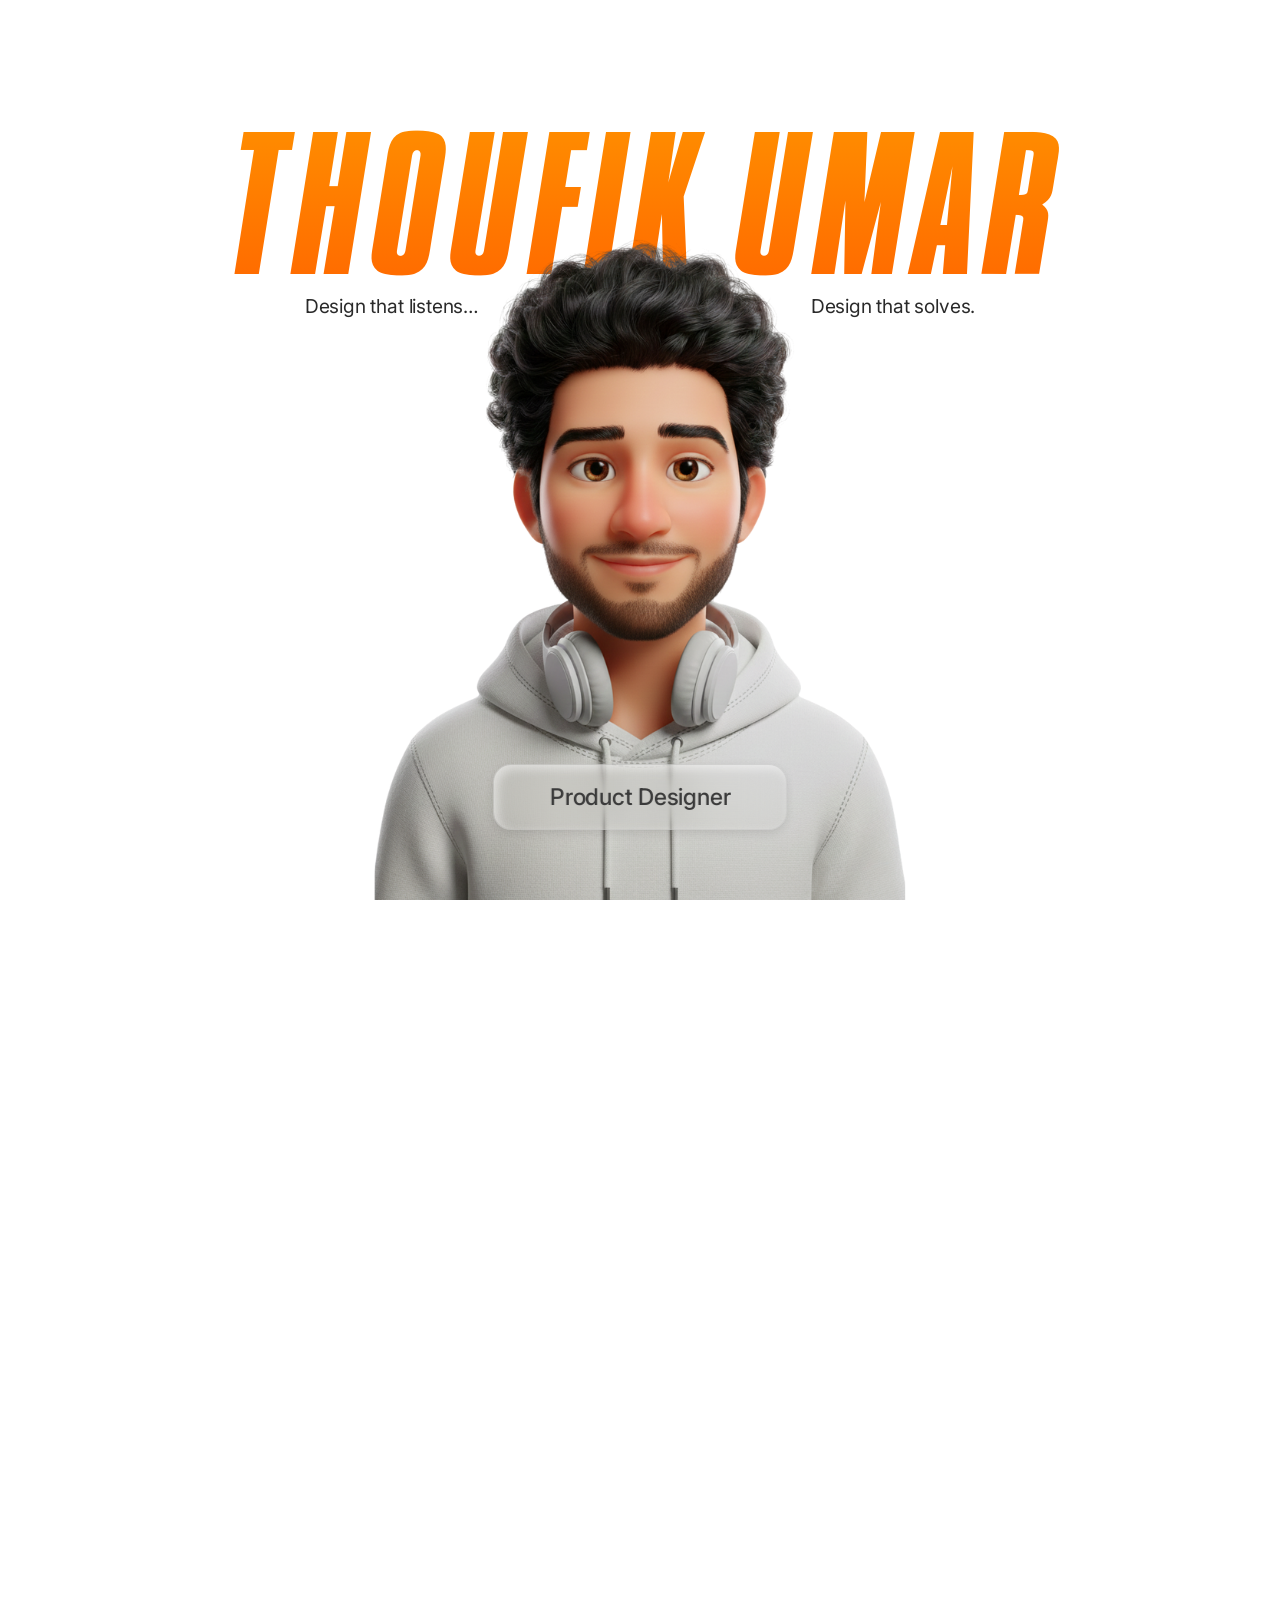
==== index.html @ 966cf832 "first commit" ====
<!DOCTYPE html>
<html lang="en">

<head>
    <meta charset="UTF-8">
    <meta name="viewport" content="width=device-width, initial-scale=1.0">
    <title>Thoufik Umar | Product Designer</title>
    <meta name="description"
        content="Thoufik Umar - Product Designer portfolio showcasing design work and creative projects.">
    <link rel="preconnect" href="https://fonts.googleapis.com">
    <link rel="preconnect" href="https://fonts.gstatic.com" crossorigin>
    <link
        href="https://fonts.googleapis.com/css2?family=Inter:wght@400;500;600&family=Manrope:wght@300;500;600&display=swap"
        rel="stylesheet">
    <link rel="stylesheet" href="styles.css">
</head>

<body>
    <section class="hero">
        <!-- LAYER 1: Base Background Content (z-index: 1) -->
        <div class="hero-background">
            <h1 class="hero-name">THOUFIK UMAR</h1>
            <div class="philosophy-container">
                <span class="philosophy-left">Design that listens…</span>
                <span class="philosophy-right">Design that solves.</span>
            </div>
        </div>

        <!-- LAYER 2: Avatar Content (z-index: 2) -->
        <div class="hero-avatar">
            <img src="assets/design_assets/hero_section_img/dphero.png" alt="Thoufik Umar Avatar">
        </div>

        <!-- LAYER 3: Role Pill (z-index: 3) -->
        <div class="role-pill">
            <span>Product Designer</span>
        </div>
    </section>

    <!-- ABOUT SECTION -->
    <section class="about" id="about">
        <div class="about-cards">
            <!-- Card 1: Who am I? -->
            <div class="about-card" data-card="whoami">
                <div class="card-collapsed">
                    <h2 class="card-heading">Who<br>am<br>I?</h2>
                    <p class="card-subtext">The story<br>behind me</p>
                    <button class="card-expand-btn" aria-label="Expand Who am I">
                        <svg width="24" height="24" viewBox="0 0 24 24" fill="none">
                            <path d="M7 17L17 7M17 7H7M17 7V17" stroke="currentColor" stroke-width="2"
                                stroke-linecap="round" stroke-linejoin="round" />
                        </svg>
                    </button>
                </div>
                <div class="card-expanded">
                    <div class="expanded-content">
                        <h3 class="expanded-heading">Who am I?</h3>
                        <p class="expanded-text">I'm a self-taught product designer who believes great design starts
                            with listening. My journey began with curiosity—tinkering with interfaces, studying user
                            behavior, and finding beauty in functional simplicity.</p>
                        <span class="expanded-hashtag">#QuietCuriosity</span>
                    </div>
                    <div class="expanded-image">
                        <img src="assets/design_assets/about_section_img/who_am_i.png" alt="Who am I illustration">
                    </div>
                    <button class="card-collapse-btn" aria-label="Collapse">
                        <svg width="24" height="24" viewBox="0 0 24 24" fill="none">
                            <path d="M18 6L6 18M6 6L18 18" stroke="currentColor" stroke-width="2"
                                stroke-linecap="round" />
                        </svg>
                    </button>
                </div>
            </div>

            <!-- Card 2: What I do? -->
            <div class="about-card" data-card="whatido">
                <div class="card-collapsed">
                    <h2 class="card-heading">What<br>I<br>do?</h2>
                    <p class="card-subtext">My design focus</p>
                    <button class="card-expand-btn" aria-label="Expand What I do">
                        <svg width="24" height="24" viewBox="0 0 24 24" fill="none">
                            <path d="M7 17L17 7M17 7H7M17 7V17" stroke="currentColor" stroke-width="2"
                                stroke-linecap="round" stroke-linejoin="round" />
                        </svg>
                    </button>
                </div>
                <div class="card-expanded">
                    <div class="expanded-content">
                        <h3 class="expanded-heading">What I do?</h3>
                        <p class="expanded-text">I focus on designing end-to-end user experiences—from research and
                            wireframing to high-fidelity prototypes. My skills span UI/UX design, interaction design,
                            and translating complex problems into purposeful solutions.</p>
                        <span class="expanded-hashtag">#DesignWithPurpose</span>
                    </div>
                    <div class="expanded-image">
                        <img src="assets/design_assets/about_section_img/what_i_do.png" alt="What I do illustration">
                    </div>
                    <button class="card-collapse-btn" aria-label="Collapse">
                        <svg width="24" height="24" viewBox="0 0 24 24" fill="none">
                            <path d="M18 6L6 18M6 6L18 18" stroke="currentColor" stroke-width="2"
                                stroke-linecap="round" />
                        </svg>
                    </button>
                </div>
            </div>

            <!-- Card 3: How I Work? -->
            <div class="about-card" data-card="howiwork">
                <div class="card-collapsed">
                    <h2 class="card-heading">How<br>I<br>Work?</h2>
                    <p class="card-subtext">Approach<br>& process</p>
                    <button class="card-expand-btn" aria-label="Expand How I Work">
                        <svg width="24" height="24" viewBox="0 0 24 24" fill="none">
                            <path d="M7 17L17 7M17 7H7M17 7V17" stroke="currentColor" stroke-width="2"
                                stroke-linecap="round" stroke-linejoin="round" />
                        </svg>
                    </button>
                </div>
                <div class="card-expanded">
                    <div class="expanded-content">
                        <h3 class="expanded-heading">How I Work?</h3>
                        <p class="expanded-text">I believe in collaborative, iterative design. I start with deep
                            listening, move into structured exploration, and refine through continuous feedback. Every
                            project is a partnership built on clarity and open communication.</p>
                        <span class="expanded-hashtag">#StructuredCreativity</span>
                    </div>
                    <div class="expanded-image">
                        <img src="assets/design_assets/about_section_img/how_i_work.png" alt="How I Work illustration">
                    </div>
                    <button class="card-collapse-btn" aria-label="Collapse">
                        <svg width="24" height="24" viewBox="0 0 24 24" fill="none">
                            <path d="M18 6L6 18M6 6L18 18" stroke="currentColor" stroke-width="2"
                                stroke-linecap="round" />
                        </svg>
                    </button>
                </div>
            </div>

            <!-- Card 4: Why me Fits? -->
            <div class="about-card" data-card="whymefits">
                <div class="card-collapsed">
                    <h2 class="card-heading">Why<br>Me<br>Fits?</h2>
                    <p class="card-subtext">What sets<br>me apart</p>
                    <button class="card-expand-btn" aria-label="Expand Why me Fits">
                        <svg width="24" height="24" viewBox="0 0 24 24" fill="none">
                            <path d="M7 17L17 7M17 7H7M17 7V17" stroke="currentColor" stroke-width="2"
                                stroke-linecap="round" stroke-linejoin="round" />
                        </svg>
                    </button>
                </div>
                <div class="card-expanded">
                    <div class="expanded-content">
                        <h3 class="expanded-heading">Why me Fits?</h3>
                        <p class="expanded-text">I bring reliability, creative problem-solving, and a genuine care for
                            craft. I'm not just designing screens—I'm invested in building products that truly serve
                            users and align with business goals.</p>
                        <span class="expanded-hashtag">#ReliablePartner</span>
                    </div>
                    <div class="expanded-image">
                        <img src="assets/design_assets/about_section_img/why_me_fits.png"
                            alt="Why me Fits illustration">
                    </div>
                    <button class="card-collapse-btn" aria-label="Collapse">
                        <svg width="24" height="24" viewBox="0 0 24 24" fill="none">
                            <path d="M18 6L6 18M6 6L18 18" stroke="currentColor" stroke-width="2"
                                stroke-linecap="round" />
                        </svg>
                    </button>
                </div>
            </div>
        </div>
    </section>

    <!-- NAVIGATION GATE SECTION -->
    <section class="nav-gate" id="nav-gate">
        <!-- Case Studies - Primary path (top-left) -->
        <a href="#case-studies" class="nav-gate-link nav-gate-case-studies" data-navigate="case-studies">
            <h2 class="nav-gate-heading">CASE STUDIES</h2>
            <span class="nav-gate-icon">
                <svg width="50" height="50" viewBox="0 0 24 24" fill="none">
                    <path d="M7 17L17 7M17 7H7M17 7V17" stroke="currentColor" stroke-width="2" stroke-linecap="round"
                        stroke-linejoin="round" />
                </svg>
            </span>
        </a>

        <!-- Supporting text with line -->
        <div class="nav-gate-divider">
            <div class="nav-gate-divider-line"></div>
            <p class="nav-gate-subtext">
                Selected works demonstrating problem awareness, constraint-driven thinking, and purposeful design.
            </p>
        </div>

        <!-- Projects - Secondary path (bottom-right) -->
        <a href="#projects" class="nav-gate-link nav-gate-projects" data-navigate="projects">
            <span class="nav-gate-icon">
                <svg width="50" height="50" viewBox="0 0 24 24" fill="none">
                    <path d="M7 17L17 7M17 7H7M17 7V17" stroke="currentColor" stroke-width="2" stroke-linecap="round"
                        stroke-linejoin="round" />
                </svg>
            </span>
            <h2 class="nav-gate-heading">PROJECTS</h2>
        </a>
    </section>

    <!-- MY PROJECTS LIST VIEW (D-04) -->
    <section class="projects-view" id="projects-view" style="display: none;">
        <header class="projects-header">
            <button class="projects-back-btn" id="projects-back-btn" aria-label="Go back to Home">
                <svg width="40" height="40" viewBox="0 0 40 40" fill="none">
                    <circle cx="20" cy="20" r="19" stroke="black" stroke-width="1.5" />
                    <path d="M24 20H16M16 20L20 24M16 20L20 16" stroke="black" stroke-width="1.5" stroke-linecap="round"
                        stroke-linejoin="round" />
                </svg>
            </button>
            <h1 class="projects-page-title">My Projects</h1>
        </header>

        <div class="projects-list-container">
            <!-- Project 1 -->
            <div class="project-item" data-project-id="smartmeet-ui">
                <div class="project-badge">1</div>
                <div class="project-info">
                    <h2 class="project-item-title">SmartMeet App UI Screens</h2>
                    <p class="project-item-desc">A dual-role meeting scheduler built for students and faculty.</p>
                    <div class="project-divider"></div>
                </div>
            </div>

            <!-- Project 2 -->
            <div class="project-item" data-project-id="teshart">
                <div class="project-badge">2</div>
                <div class="project-info">
                    <h2 class="project-item-title">Teshart – Art Order Management App</h2>
                    <p class="project-item-desc">A mobile app for artists to track orders, payments, and performance.
                    </p>
                    <div class="project-divider"></div>
                </div>
            </div>

            <!-- Project 3 -->
            <div class="project-item" data-project-id="walley">
                <div class="project-badge">3</div>
                <div class="project-info">
                    <h2 class="project-item-title">Walley – Personal Finance App</h2>
                    <p class="project-item-desc">A mobile app for expenses, splits, and calm money awareness.</p>
                    <div class="project-divider"></div>
                </div>
            </div>

            <!-- Project 4 -->
            <div class="project-item" data-project-id="tshirt">
                <div class="project-badge">4</div>
                <div class="project-info">
                    <h2 class="project-item-title">T-Shirt Design Projects</h2>
                    <p class="project-item-desc">Concept-led apparel designs built around typography and identity.</p>
                    <div class="project-divider"></div>
                </div>
            </div>
        </div>
    </section>

    <!-- PROJECT FULL VIEW: SMARTMEET (D-04.1) -->
    <section class="project-detail-view" id="project-full-view-smartmeet" style="display: none;">
        <header class="project-detail-header">
            <button class="project-detail-back-btn" id="project-smartmeet-back-btn"
                aria-label="Go back to Projects List">
                <svg width="40" height="40" viewBox="0 0 40 40" fill="none">
                    <circle cx="20" cy="20" r="19" stroke="black" stroke-width="1.5" />
                    <path d="M24 20H16M16 20L20 24M16 20L20 16" stroke="black" stroke-width="1.5" stroke-linecap="round"
                        stroke-linejoin="round" />
                </svg>
            </button>
            <h1 class="project-detail-page-title">My Projects</h1>
        </header>

        <div class="project-intro">
            <h2 class="project-detail-name">SmartMeet Application</h2>
            <p class="project-detail-desc">A dual-role meeting scheduler built for students and faculty.</p>
        </div>

        <div class="core-flow-section">
            <h3 class="detail-section-title">Core Flow</h3>
            <p class="detail-section-subtext">To understand the full flow, view the detailed case study.</p>
            <button class="detail-cta-btn" id="smartmeet-view-case-study">View Full Case Study &rarr;</button>
        </div>

        <div class="ui-screens-section">
            <h3 class="detail-section-title">UI Screens</h3>
            <p class="detail-section-subtext">Key screens mapped to user needs</p>

            <div class="ui-screens-list">
                <!-- Refined UI Screen Block -->
                <div class="ui-screen-block reveal-on-scroll">
                    <div class="ui-screen-image">
                        <img src="assets/design_assets/smartmeet_img/1.png" alt="SmartMeet Screen 1">
                    </div>
                    <div class="ui-screen-content">
                        <ul class="ui-bullets">
                            <li>
                                <svg class="check-icon" width="16" height="16" viewBox="0 0 16 16" fill="none">
                                    <path d="M13.3334 4L6.00008 11.3333L2.66675 8" stroke="#4CAF50" stroke-width="2"
                                        stroke-linecap="round" stroke-linejoin="round" />
                                </svg>
                                Today’s meeting clarity
                            </li>
                            <li>
                                <svg class="check-icon" width="16" height="16" viewBox="0 0 16 16" fill="none">
                                    <path d="M13.3334 4L6.00008 11.3333L2.66675 8" stroke="#4CAF50" stroke-width="2"
                                        stroke-linecap="round" stroke-linejoin="round" />
                                </svg>
                                Instant status overview
                            </li>
                        </ul>
                    </div>
                </div>
                <!-- Decorative Circle Node -->
                <div class="ui-screen-node reveal-on-scroll"></div>

            </div>
        </div>

        <div class="insight-section">
            <h3 class="detail-section-title">UX Insight</h3>
            <p class="insight-text">Reducing uncertainty in academic meeting workflows.</p>
        </div>
    </section>

    <!-- CASE STUDIES LIST VIEW -->
    <section class="case-studies-view" id="case-studies-view">
        <h1 class="cs-page-title">CASE STUDIES</h1>

        <div class="cs-timeline">
            <!-- Timeline Connector Layer (Background - bounded to content) -->
            <div class="timeline-layer" aria-hidden="true">
                <svg class="timeline-svg" viewBox="0 0 321 918" fill="none" preserveAspectRatio="xMidYMid meet"
                    xmlns="http://www.w3.org/2000/svg">
                    <path
                        d="M14.518 1.51698C14.5081 0.682103 15.1821 0 16.0171 0C16.8387 0 17.5072 0.661282 17.5162 1.48283L20 229L22.2346 437.268C22.3817 450.97 33.5307 462 47.2332 462H162.5H279C292.807 462 304 473.193 304 487V917C304 917.552 303.552 918 303 918C302.448 918 302 917.552 302 917V863V805V691V488.971C302 475.164 290.807 463.971 277 463.971H44.7054C31.0139 463.971 19.8694 452.958 19.7072 439.267L14.518 1.51698Z"
                        fill="#F2F2F2" />
                    <ellipse cx="18" cy="25.9602" rx="17.5" ry="19.3321" fill="white" stroke="#F2F2F2" />
                    <path d="M17.425 31.4657V22.6382L15.4 23.8757V21.8807L17.425 20.6657H19.27V31.4657H17.425Z"
                        fill="#616161" />
                    <ellipse cx="303" cy="543.332" rx="17.5" ry="19.3321" fill="white" stroke="#F2F2F2" />
                    <path
                        d="M300.25 548.822V547.247L304.87 543.13C305.23 542.81 305.48 542.507 305.62 542.222C305.76 541.937 305.83 541.662 305.83 541.397C305.83 541.037 305.753 540.717 305.598 540.437C305.443 540.152 305.228 539.927 304.953 539.762C304.683 539.597 304.37 539.515 304.015 539.515C303.64 539.515 303.308 539.602 303.018 539.777C302.733 539.947 302.51 540.175 302.35 540.46C302.19 540.745 302.115 541.052 302.125 541.382H300.265C300.265 540.662 300.425 540.035 300.745 539.5C301.07 538.965 301.515 538.55 302.08 538.255C302.65 537.96 303.308 537.812 304.053 537.812C304.743 537.812 305.363 537.967 305.913 538.277C306.463 538.582 306.895 539.007 307.21 539.552C307.525 540.092 307.683 540.715 307.683 541.42C307.683 541.935 307.613 542.367 307.473 542.717C307.333 543.067 307.123 543.39 306.843 543.685C306.568 543.98 306.225 544.307 305.815 544.667L302.538 547.57L302.373 547.12H307.683V548.822H300.25Z"
                        fill="#616161" />
                </svg>
            </div>
            <!-- Case Study 1: SmartMeet -->
            <article class="cs-item cs-item-left">
                <div class="cs-visual">
                    <div class="cs-folder">
                        <div class="cs-folder-tab"></div>
                        <div class="cs-folder-body">
                            <h3 class="cs-folder-title">SmartMeet</h3>
                            <p class="cs-folder-subtitle">Personal Case Study - Mobile</p>
                        </div>
                    </div>
                </div>

                <div class="cs-connector">
                    <span class="cs-number">1</span>
                    <div class="cs-line"></div>
                </div>

                <div class="cs-content">
                    <span class="cs-time">Jul 2025</span>
                    <h2 class="cs-title">Student–Faculty Appointment Scheduling</h2>
                    <p class="cs-description">Helping students and faculty schedule meetings without uncertainty or
                        waiting</p>
                    <span class="cs-role">UX / UI Designer</span>

                    <div class="cs-actions">
                        <button class="cs-btn cs-btn-secondary" data-action="preview" data-case="smartmeet">
                            Preview
                            <svg width="16" height="16" viewBox="0 0 24 24" fill="none">
                                <path d="M5 12H19M19 12L12 5M19 12L12 19" stroke="currentColor" stroke-width="2"
                                    stroke-linecap="round" stroke-linejoin="round" />
                            </svg>
                        </button>
                        <button class="cs-btn cs-btn-primary" data-action="view-full" data-case="smartmeet">
                            View Full Case Study
                            <svg width="16" height="16" viewBox="0 0 24 24" fill="none">
                                <path d="M5 12H19M19 12L12 5M19 12L12 19" stroke="currentColor" stroke-width="2"
                                    stroke-linecap="round" stroke-linejoin="round" />
                            </svg>
                        </button>
                    </div>
                </div>
            </article>

            <!-- Timeline Curve -->
            <div class="cs-timeline-curve"></div>

            <!-- Case Study 2: Uber -->
            <article class="cs-item cs-item-right">
                <div class="cs-content">
                    <span class="cs-time">Current</span>
                    <h2 class="cs-title">Uber Driver Confirmation Fix</h2>
                    <p class="cs-description">Reducing user uncertainty during the driver-finding stage of ride booking
                    </p>
                    <span class="cs-role">UX Case Study</span>

                    <div class="cs-actions">
                        <button class="cs-btn cs-btn-secondary" data-action="preview" data-case="uber">
                            Preview
                            <svg width="16" height="16" viewBox="0 0 24 24" fill="none">
                                <path d="M5 12H19M19 12L12 5M19 12L12 19" stroke="currentColor" stroke-width="2"
                                    stroke-linecap="round" stroke-linejoin="round" />
                            </svg>
                        </button>
                        <button class="cs-btn cs-btn-primary" data-action="view-full" data-case="uber">
                            UX problem exploration
                            <svg width="16" height="16" viewBox="0 0 24 24" fill="none">
                                <path d="M5 12H19M19 12L12 5M19 12L12 19" stroke="currentColor" stroke-width="2"
                                    stroke-linecap="round" stroke-linejoin="round" />
                            </svg>
                        </button>
                    </div>
                </div>

                <div class="cs-connector">
                    <span class="cs-number">2</span>
                    <div class="cs-line"></div>
                </div>

                <div class="cs-visual">
                    <div class="cs-folder">
                        <div class="cs-folder-tab"></div>
                        <div class="cs-folder-body">
                            <h3 class="cs-folder-title">Uber</h3>
                            <p class="cs-folder-subtitle">Concept Redesign - Mobile</p>
                        </div>
                    </div>
                </div>
            </article>
        </div>

        <!-- Back Button -->
        <button class="cs-back-btn" id="cs-back-btn">
            <svg width="24" height="24" viewBox="0 0 24 24" fill="none">
                <path d="M19 12H5M5 12L12 19M5 12L12 5" stroke="currentColor" stroke-width="2" stroke-linecap="round"
                    stroke-linejoin="round" />
            </svg>
        </button>
    </section>

    <!-- SMARTMEET PREVIEW SCREEN -->
    <section class="preview-screen" id="smartmeet-preview">
        <!-- Header -->
        <h1 class="preview-header">CASE STUDY 1</h1>

        <!-- Project Identity -->
        <div class="preview-identity">
            <h2 class="preview-project-name">SmartMeet</h2>
            <p class="preview-descriptor">Student–Faculty Appointment Scheduling App</p>
        </div>

        <!-- Problem Section -->
        <div class="preview-section">
            <h3 class="preview-section-title">Problem:</h3>
            <p class="preview-section-content">
                Students and faculty face uncertainty when trying to schedule appointments. Without a structured system,
                students often wait outside offices unsure if faculty are available, while faculty struggle to manage
                unscheduled drop-ins alongside their planned work.
            </p>
        </div>

        <!-- What I Did Section -->
        <div class="preview-section">
            <h3 class="preview-section-title">What I Did:</h3>
            <ul class="preview-list">
                <li>Designed a confirmation-based appointment flow</li>
                <li>Removed fixed time selection to reduce friction</li>
                <li>Built clarity around request status and responses</li>
            </ul>
        </div>

        <!-- Outcome Section -->
        <div class="preview-section">
            <h3 class="preview-section-title">Outcome:</h3>
            <p class="preview-section-content">
                The app reduced in-person waiting by giving students visibility into faculty availability. Faculty
                gained control over their schedules while students received clear confirmation of their requests.
            </p>
        </div>

        <!-- Mockup Preview -->
        <div class="preview-mockups">
            <div class="preview-mockup-container">
                <img src="assets/design_assets/smartmeet_img/cs1_sm1.png" alt="SmartMeet Screen 1"
                    class="preview-mockup preview-mockup-left">
                <img src="assets/design_assets/smartmeet_img/cs1_sm2.png" alt="SmartMeet Screen 2"
                    class="preview-mockup preview-mockup-center">
                <img src="assets/design_assets/smartmeet_img/cs1_sm3.png" alt="SmartMeet Screen 3"
                    class="preview-mockup preview-mockup-right">
            </div>
        </div>

        <!-- Gradient Overlay + CTA (Fixed Bottom) -->
        <div class="preview-gradient-overlay">
            <div class="preview-cta">
                <button class="preview-cta-btn" data-action="view-full-case" data-case="smartmeet">
                    View Full Case Study
                    <svg width="16" height="16" viewBox="0 0 24 24" fill="none">
                        <path d="M5 12H19M19 12L12 5M19 12L12 19" stroke="currentColor" stroke-width="2"
                            stroke-linecap="round" stroke-linejoin="round" />
                    </svg>
                </button>
                <p class="preview-cta-subtext">View screens and detailed workflow</p>
            </div>
        </div>

        <!-- Back Button -->
        <button class="preview-back-btn" id="preview-back-btn">
            <svg width="24" height="24" viewBox="0 0 24 24" fill="none">
                <path d="M19 12H5M5 12L12 19M5 12L12 5" stroke="currentColor" stroke-width="2" stroke-linecap="round"
                    stroke-linejoin="round" />
            </svg>
        </button>
    </section>


    <!-- UBER PREVIEW SCREEN -->
    <section class="preview-screen" id="uber-preview">
        <!-- Header -->
        <h1 class="preview-header">CASE STUDY 2</h1>

        <!-- Project Identity -->
        <div class="preview-identity">
            <h2 class="preview-project-name">Uber - Driver Confirmation Flow</h2>
            <p class="preview-descriptor">UX Problem Exploration - In Progress</p>
        </div>

        <!-- Problem Section -->
        <div class="preview-section">
            <h3 class="preview-section-title">Problem:</h3>
            <p class="preview-section-content">
                Users experience prolonged loading on the "Finding nearby drivers" screen with no feedback, leading to
                confusion, frustration, and app abandonment.
            </p>
        </div>

        <!-- What I Did Section -->
        <div class="preview-section">
            <h3 class="preview-section-title">What I Did:</h3>
            <ul class="preview-list">
                <li>Conducted user interviews with frequent ride-hailing users</li>
                <li>Analyzed app reviews and online discussions for recurring pain points</li>
                <li>Identified lack of feedback, timeout handling, and fallback responses</li>
            </ul>
        </div>

        <!-- Current Status Section -->
        <div class="preview-section">
            <h3 class="preview-section-title">Current Status:</h3>
            <p class="preview-section-content">
                This case study is an ongoing exploration focused on problem framing and flow ideation. Visual design
                and validation are currently in progress.
            </p>
        </div>

        <!-- Mockup Preview (Placeholders) -->
        <div class="preview-mockups">
            <div class="preview-mockup-container">
                <img src="assets/design_assets/smartmeet_img/cs1_sm1.png" alt="Uber Screen 1"
                    class="preview-mockup preview-mockup-left" style="opacity: 0.5; filter: grayscale(100%);">
                <img src="assets/design_assets/smartmeet_img/cs1_sm2.png" alt="Uber Screen 2"
                    class="preview-mockup preview-mockup-center" style="opacity: 1.0; filter: grayscale(100%);">
                <img src="assets/design_assets/smartmeet_img/cs1_sm3.png" alt="Uber Screen 3"
                    class="preview-mockup preview-mockup-right" style="opacity: 0.5; filter: grayscale(100%);">
            </div>
        </div>

        <!-- Gradient Overlay + CTA (Fixed Bottom) -->
        <div class="preview-gradient-overlay">
            <div class="preview-cta">
                <button class="preview-cta-btn" data-action="view-full-case" data-case="uber">
                    View Full Case Study
                    <svg width="16" height="16" viewBox="0 0 24 24" fill="none">
                        <path d="M5 12H19M19 12L12 5M19 12L12 19" stroke="currentColor" stroke-width="2"
                            stroke-linecap="round" stroke-linejoin="round" />
                    </svg>
                </button>
                <p class="preview-cta-subtext">View screens and detailed workflow</p>
            </div>
        </div>

        <!-- Back Button -->
        <button class="preview-back-btn" id="uber-preview-back-btn">
            <svg width="24" height="24" viewBox="0 0 24 24" fill="none">
                <path d="M19 12H5M5 12L12 19M5 12L12 5" stroke="currentColor" stroke-width="2" stroke-linecap="round"
                    stroke-linejoin="round" />
            </svg>
        </button>
    </section>

    <!-- FULL CASE STUDY VIEW (SMARTMEET) -->
    <section class="cs-full-view" id="full-case-study-smartmeet" style="display: none;">

        <!-- BLOCK 01: FIXED TOP NAVIGATION -->
        <header class="cs-fixed-header">
            <button class="cs-header-back-btn" id="cs-full-back-btn">
                <svg width="24" height="24" viewBox="0 0 24 24" fill="none">
                    <path d="M19 12H5M5 12L12 19M5 12L12 5" stroke="currentColor" stroke-width="2"
                        stroke-linecap="round" stroke-linejoin="round" />
                </svg>
            </button>

            <h1 class="cs-header-title">CASE STUDY 1</h1>

            <nav class="cs-progress-nav">
                <a href="#cs-overview" class="cs-progress-link active">Overview</a>
                <a href="#cs-problem" class="cs-progress-link">Problem</a>
                <a href="#cs-process" class="cs-progress-link">Process</a>
                <a href="#cs-design" class="cs-progress-link">Design</a>
                <a href="#cs-validation" class="cs-progress-link">Validation</a>
                <a href="#cs-outcome" class="cs-progress-link">Outcome</a>
            </nav>
        </header>

        <div class="cs-content-container">

            <!-- BLOCK 02 & 03: IDENTITY & META -->
            <div class="cs-intro-block" id="cs-overview">
                <div class="cs-identity-left">
                    <h2 class="cs-project-title">SmartMeet</h2>
                    <h3 class="cs-project-subtitle">Student–Faculty Appointment Scheduling App</h3>
                    <p class="cs-project-desc">Reducing uncertainty and waiting in academic meetings.</p>
                </div>

                <div class="cs-meta-right">
                    <ul class="cs-meta-list">
                        <li>UX / UI Designer</li>
                        <li>Mobile App</li>
                        <li>Nov 2024</li>
                        <li>Personal Case Study</li>
                    </ul>
                </div>
            </div>

            <!-- BLOCK 04: OVERVIEW -->
            <div class="cs-text-section">
                <h3 class="cs-section-heading">Overview</h3>
                <p class="cs-body-text">
                    SmartMeet is a scheduling platform that allows students to request and manage faculty meetings
                    without uncertainty, long waits, or manual coordination.
                </p>
            </div>

            <!-- BLOCK 05: PROBLEM -->
            <div class="cs-text-section" id="cs-problem">
                <h3 class="cs-section-heading">The problem</h3>
                <p class="cs-body-text">
                    Students struggled to meet faculty due to unclear availability and unstructured communication.
                </p>
            </div>

            <!-- BLOCK 06: WHY IT MATTERS -->
            <div class="cs-split-block">
                <div class="cs-split-content">
                    <h3 class="cs-section-heading">Why it matters ?</h3>
                    <ul class="cs-split-list">
                        <li>Wasted time – <span>Unclear faculty availability</span></li>
                        <li>Missed meetings – <span>Lack of confirmation flow</span></li>
                        <li>Anxiety around follow-ups – <span>No status visibility</span></li>
                    </ul>
                </div>
                <div class="cs-split-visual">
                    <img src="assets/design_assets/smartmeet_img/whyitmatters.png" alt="Why it matters illustration">
                </div>
            </div>

            <!-- BLOCK 07: WHO IT IMPACTS -->
            <div class="cs-split-block">
                <div class="cs-split-content">
                    <h3 class="cs-section-heading">Who it impacts ?</h3>
                    <ul class="cs-split-list">
                        <li>Students seeking guidance – <span>Unstructured meeting requests</span></li>
                        <li>Faculty managing requests – <span>Overlapping, unmanaged schedules</span></li>
                    </ul>
                </div>
                <div class="cs-split-visual">
                    <img src="assets/design_assets/smartmeet_img/whoitimpacts.png" alt="Who it impacts illustration">
                </div>
            </div>

            <!-- BLOCK 08: EXISTING APPROACHES -->
            <div class="cs-text-section" id="cs-existing-approaches">
                <h3 class="cs-section-heading">Existing Approaches</h3>

                <div class="cs-stats-container">
                    <!-- Left Column: The Ways Used -->
                    <div class="cs-stats-left">
                        <h4 class="cs-stats-subheading">The Ways used</h4>
                        <div class="cs-bars-wrapper" id="cs-bars-container">
                            <!-- Bars will be injected via JS -->
                        </div>
                    </div>

                    <!-- Right Column: Chances of a Successful Meet -->
                    <div class="cs-stats-right">
                        <h4 class="cs-stats-subheading">Chances of a Successful Meet</h4>

                        <div class="cs-circle-wrapper">
                            <div class="cs-circle-chart">
                                <svg class="cs-circle-svg" viewBox="0 0 200 200">
                                    <circle class="cs-circle-bg" cx="100" cy="100" r="90" />
                                    <circle class="cs-circle-progress" cx="100" cy="100" r="90" />
                                </svg>
                                <div class="cs-circle-content">
                                    <span class="cs-circle-percentage">0%</span>
                                    <span class="cs-circle-label">Meets were Successful</span>
                                </div>
                            </div>

                            <div class="cs-legend" id="cs-legend-container">
                                <!-- Legend items injected via JS -->
                            </div>
                        </div>
                    </div>
                </div>
            </div>
        </div>

        <!-- BLOCK 09: IDEATION & PROCESS -->
        <div class="cs-text-section" id="cs-process">
            <h3 class="cs-section-heading">Ideation & Process</h3>

            <div class="cs-process-cols">
                <!-- Left Column -->
                <div class="cs-process-col">
                    <h4 class="cs-process-subheading">How I approached it</h4>
                    <ul class="cs-process-list">
                        <li>Observed real student behavior</li>
                        <li>Studied existing scheduling patterns</li>
                        <li>Focused on reducing decision friction</li>
                    </ul>
                </div>

                <!-- Right Column -->
                <div class="cs-process-col">
                    <h4 class="cs-process-subheading">Key decisions Made</h4>
                    <ul class="cs-process-list">
                        <li>Removed fixed-time requirement</li>
                        <li>Made faculty the final confirmer</li>
                        <li>Prioritized status visibility</li>
                    </ul>
                </div>
            </div>
        </div>

        <!-- BLOCK 10: DESIGN EXECUTION -->
        <div class="cs-text-section" id="cs-design">
            <!-- Header spanning full width -->
            <h3 class="cs-section-heading">Design Execution</h3>
            <p class="cs-execution-subtext">Overall App is summarized to 3 main steps:</p>


            <div class="cs-exec-grid">
                <!-- Row 1: Mockups (Horizontal) -->
                <div class="cs-exec-col-mockups">
                    <div class="cs-mockup-wrapper">
                        <img src="assets/design_assets/smartmeet_img/cs1_sm1.png" alt="Step 1 Mockup"
                            class="cs-exec-mockup">
                    </div>
                    <div class="cs-mockup-wrapper">
                        <img src="assets/design_assets/smartmeet_img/cs1_sm2.png" alt="Step 2 Mockup"
                            class="cs-exec-mockup">
                    </div>
                    <div class="cs-mockup-wrapper">
                        <img src="assets/design_assets/smartmeet_img/cs1_sm3.png" alt="Step 3 Mockup"
                            class="cs-exec-mockup">
                    </div>
                </div>

                <!-- Row 2: Timeline (Horizontal) -->
                <div class="cs-exec-timeline-horizontal">
                    <div class="cs-timeline-track-horz"></div>
                    <div class="cs-timeline-wrapper">
                        <div class="cs-timeline-node-horz">1</div>
                    </div>
                    <div class="cs-timeline-wrapper">
                        <div class="cs-timeline-node-horz">2</div>
                    </div>
                    <div class="cs-timeline-wrapper">
                        <div class="cs-timeline-node-horz">3</div>
                    </div>
                </div>

                <!-- Row 3: Content (Horizontal Labels) -->
                <div class="cs-exec-row-content">
                    <div class="cs-content-wrapper">
                        <div class="cs-label-group">
                            <h4 class="cs-exec-label">New meeting request</h4>
                            <p class="cs-exec-sublabel">A Student can..</p>
                            <ul class="cs-exec-step-bullets">
                                <li>Search faculty – Apply filters</li>
                                <li>Choose reason for the meet</li>
                                <li>See Preview Card</li>
                                <li>Submit Request</li>
                            </ul>
                        </div>
                    </div>
                    <div class="cs-content-wrapper">
                        <div class="cs-label-group">
                            <h4 class="cs-exec-label">Faculty Receives the Request</h4>
                            <p class="cs-exec-sublabel">A Faculty can</p>
                            <ul class="cs-exec-step-bullets">
                                <li>View urgent, pending, and new requests</li>
                                <li>View today’s meetings</li>
                                <li>Set time & venue for the meet</li>
                            </ul>
                        </div>
                    </div>
                    <div class="cs-content-wrapper">
                        <div class="cs-label-group">
                            <h4 class="cs-exec-label">Student gets Notified</h4>
                            <p class="cs-exec-sublabel">A Student gets</p>
                            <ul class="cs-exec-step-bullets">
                                <li>Meeting scheduled details</li>
                                <li>Timely reminders</li>
                                <li>Option to cancel the meet</li>
                            </ul>
                        </div>
                    </div>
                </div>
            </div>
        </div>

        <!-- BLOCK 11: USABILITY TESTING -->
        <div class="cs-text-section" id="cs-validation">
            <h3 class="cs-usability-heading">Usability Testing & Validation</h3>
            <div class="cs-usability-group">
                <p class="cs-usability-question">Who tested it ?</p>
                <p class="cs-usability-description">Tested with a small group of college students and faculty members.
                </p>
            </div>
            <div class="cs-usability-group">
                <p class="cs-usability-question">What I observed ?</p>
                <p class="cs-usability-description">Early tests showed confusion around request status and response
                    expectations, especially after sending a meeting request.</p>
            </div>
            <div class="cs-usability-group">
                <p class="cs-usability-question">What changed ?</p>
                <p class="cs-usability-description">I introduced clearer status indicators, confirmation messages, and
                    improved feedback after faculty actions.</p>
            </div>
        </div>


        <!-- BLOCK 12: FINAL OUTCOME -->
        <div class="cs-outcome-section" id="cs-outcome">
            <div class="cs-outcome-container">
                <h3 class="cs-outcome-title">Final Outcome – The solution focused on clarity, not control.</h3>
                <ul class="cs-outcome-bullets">
                    <li>Reduced unnecessary in-person visits</li>
                    <li>Improved clarity around meeting status</li>
                    <li>Positive feedback from test users</li>
                </ul>
                <div class="cs-cta-row">
                    <h2 class="cs-cta-text">I’m glad you reached here !</h2>
                    <a href="#" class="cs-cta-button" id="next-case-study-btn">View Next Case Study</a>
                </div>
            </div>
        </div>

        </div>
    </section>

    <script src="script.js"></script>
</body>

</html>
---- styles.css ----
/* =============================================
   DESIGNER HERO SECTION - Screen 01
   Desktop Target: 1440px viewport
   Layer Model: Building Layer 1 First
   ============================================= */

/* CSS Reset & Base */
*,
*::before,
*::after {
    margin: 0;
    padding: 0;
    box-sizing: border-box;
}

html,
body {
    width: 100%;
    height: 100%;
    overflow-x: hidden;
}

body {
    font-family: 'Inter', -apple-system, BlinkMacSystemFont, sans-serif;
    background-color: #ffffff;
    color: #1a1a1a;
}

/* Custom Font for Hero Name */
@font-face {
    font-family: 'Designer';
    src: url('assets/fonts/designer.otf') format('opentype');
    font-weight: 900;
    font-style: italic;
    font-display: swap;
}

/* =============================================
   HERO SECTION - Container
   ============================================= */
.hero {
    position: relative;
    width: 100%;
    min-height: 100vh;
    display: flex;
    flex-direction: column;
    align-items: center;
    justify-content: flex-start;
    overflow: hidden;
}

/* =============================================
   LAYER 1: Base Background Content
   z-index: 1
   ============================================= */
.hero-background {
    position: relative;
    z-index: 1;
    width: 100%;
    display: flex;
    flex-direction: column;
    align-items: center;
    padding-top: 14vh;
}

/* Primary Name Text */
.hero-name {
    font-family: 'Designer', 'Inter', sans-serif;
    font-size: clamp(95px, 13.5vw, 195px);
    font-weight: 900;
    font-style: italic;
    letter-spacing: 0.03em;
    text-transform: uppercase;
    text-align: center;
    line-height: 0.9;
    white-space: nowrap;
    width: 100vw;
    max-width: none;
    /* Warm orange gradient matching design */
    background: linear-gradient(180deg, #FF8C00 0%, #FF6B00 100%);
    -webkit-background-clip: text;
    -webkit-text-fill-color: transparent;
    background-clip: text;
}

/* Philosophy Container */
.philosophy-container {
    display: flex;
    justify-content: center;
    align-items: center;
    gap: clamp(200px, 26vw, 400px);
    margin-top: 12px;
    width: 100%;
}

/* Philosophy Text - Left Node */
.philosophy-left {
    font-size: clamp(18px, 1.5vw, 24px);
    font-weight: 400;
    color: #2a2a2a;
    letter-spacing: -0.01em;
}

/* Philosophy Text - Right Node */
.philosophy-right {
    font-size: clamp(18px, 1.5vw, 24px);
    font-weight: 400;
    color: #2a2a2a;
    letter-spacing: -0.01em;
}

.philosophy-right strong {
    font-weight: 600;
}

/* =============================================
   LAYER 2: Avatar Content
   z-index: 2
   ============================================= */
.hero-avatar {
    position: absolute;
    z-index: 2;
    top: 4vh;
    bottom: 0;
    left: 50%;
    transform: translateX(-50%);
    display: flex;
    justify-content: center;
    align-items: flex-end;
    /* Animation on initial load */
    animation: avatarFadeIn 400ms ease-out forwards;
}

.hero-avatar img {
    width: auto;
    height: 125%;
    max-width: none;
    object-fit: contain;
    object-position: bottom center;
}

/* Avatar Animation */
@keyframes avatarFadeIn {
    0% {
        opacity: 0;
        transform: translateX(-50%) translateY(12px);
    }

    100% {
        opacity: 1;
        transform: translateX(-50%) translateY(0);
    }
}

/* =============================================
   LAYER 3: Role Pill
   z-index: 3
   ============================================= */
.role-pill {
    position: absolute;
    z-index: 3;
    bottom: calc(10vh - 20px);
    left: 50%;
    transform: translateX(-50%);
    /* Glass effect */
    background: rgba(255, 255, 255, 0.05);
    backdrop-filter: blur(20px);
    -webkit-backdrop-filter: blur(20px);
    border: 1px solid rgba(200, 200, 200, 0.35);
    border-radius: 18px;
    padding: 18px 56px;
    box-shadow: 0px 3px 10px rgba(0, 0, 0, 0.1), inset 4px 4px 10px rgba(255, 255, 255, 0.5);
    /* Animation - delayed after avatar */
    animation: pillFadeIn 350ms ease-out 400ms forwards;
    opacity: 0;
}

.role-pill span {
    font-size: clamp(20px, 1.8vw, 28px);
    font-weight: 500;
    color: #3a3a3a;
    letter-spacing: -0.01em;
}

/* Role Pill Animation */
@keyframes pillFadeIn {
    0% {
        opacity: 0;
        transform: translateX(-50%) scale(0.96);
    }

    100% {
        opacity: 1;
        transform: translateX(-50%) scale(1);
    }
}

/* =============================================
   ABOUT SECTION
   ============================================= */
.about {
    width: 100%;
    min-height: 100vh;
    padding: 80px 60px;
    background-color: #ffffff;
}

.about-cards {
    display: flex;
    justify-content: center;
    gap: 0;
    min-height: 638px;
    max-width: 1440px;
    margin: 0 auto;
}

/* =============================================
   COLLAPSED STATE - CARD STYLING
   ============================================= */
.about-card {
    width: 299px;
    height: 638px;
    position: relative;
    background: #ffffff;
    border-radius: 0;
    overflow: hidden;
    transition: all 0.6s cubic-bezier(0.4, 0, 0.2, 1), opacity 0.5s ease;
    box-shadow: -4px 0px 25px rgba(0, 0, 0, 0.1);
    flex-shrink: 0;
}

.about-card.is-hidden {
    width: 0;
    opacity: 0;
    overflow: hidden;
    padding: 0;
    margin: 0;
    flex-shrink: 1;
}

.card-collapsed {
    display: flex;
    flex-direction: column;
    justify-content: space-between;
    height: 100%;
    padding: 40px 32px;
    opacity: 1;
    transition: opacity 0.2s ease;
    background: #ffffff;
}

.about-card.is-expanded .card-collapsed {
    opacity: 0;
    pointer-events: none;
    position: absolute;
}

.card-heading {
    font-family: 'Manrope', sans-serif;
    font-size: 70px;
    font-weight: 600;
    line-height: 109px;
    letter-spacing: 0.5%;
    color: #616161;
    margin: 0;
}

.card-subtext {
    font-family: 'Manrope', sans-serif;
    font-size: 40px;
    font-weight: 400;
    line-height: 55px;
    letter-spacing: 0.5%;
    color: #616161;
    margin: 24px 0;
}

.card-expand-btn {
    width: 48px;
    height: 48px;
    border-radius: 50%;
    background: #1a1a1a;
    color: #fff;
    border: none;
    cursor: pointer;
    display: flex;
    align-items: center;
    justify-content: center;
    align-self: flex-end;
    transition: transform 0.2s ease, background 0.2s ease;
}

.card-expand-btn:hover {
    transform: scale(1.05);
    background: #333;
}

/* =============================================
   EXPANDED STATE - CARD STYLING
   ============================================= */
.card-expanded {
    display: none;
    height: 100%;
    padding: 40px;
    opacity: 0;
    transition: opacity 0.5s cubic-bezier(0.4, 0, 0.2, 1) 0.15s;
}

.about-card.is-expanded .card-expanded {
    display: grid;
    grid-template-columns: 1fr 1fr;
    gap: 40px;
    align-items: center;
    opacity: 1;
}

.about-card.is-expanded {
    flex: 4;
    transition: all 0.6s cubic-bezier(0.4, 0, 0.2, 1);
}

.expanded-content {
    display: flex;
    flex-direction: column;
    justify-content: center;
    height: 100%;
}

.expanded-heading {
    font-family: 'Manrope', sans-serif;
    font-size: 60px;
    font-weight: 600;
    letter-spacing: 0.5%;
    color: #616161;
    margin: 0 0 24px 0;
}

.expanded-text {
    font-family: 'Manrope', sans-serif;
    font-size: 25px;
    font-weight: 500;
    letter-spacing: 0.5%;
    color: rgba(97, 97, 97, 0.6);
    line-height: 1.5;
    margin: 0 0 32px 0;
    max-width: 528px;
}

.expanded-hashtag {
    font-family: 'Manrope', sans-serif;
    font-size: 25px;
    font-weight: 300;
    letter-spacing: 0.5%;
    color: #616161;
    font-style: normal;
}

.expanded-image {
    display: flex;
    align-items: center;
    justify-content: center;
    height: 100%;
}

.expanded-image img {
    max-width: 100%;
    max-height: 100%;
    object-fit: contain;
    border-radius: 12px;
}

/* Specific positioning for What I do image */
.about-card[data-card="whatido"] .expanded-image {
    position: relative;
    display: flex;
    align-items: center;
    justify-content: center;
    height: 100%;
    min-height: 400px;
}

.about-card[data-card="whatido"] .expanded-image img {
    position: absolute;
    top: 50%;
    left: 50%;
    transform: translate(-50%, -50%);
    max-width: 90%;
    max-height: 95%;
    object-fit: contain;
}

/* Specific positioning for Who am I image */
.about-card[data-card="whoami"] .expanded-image {
    position: relative;
    display: flex;
    align-items: center;
    justify-content: center;
    height: 100%;
}

.about-card[data-card="whoami"] .expanded-image img {
    position: absolute;
    top: 50%;
    left: 50%;
    transform: translate(-50%, -50%);
    max-width: 90%;
    max-height: 90%;
    object-fit: contain;
}

/* Specific positioning for How I Work image */
.about-card[data-card="howiwork"] .expanded-image {
    position: relative;
    display: flex;
    align-items: center;
    justify-content: center;
    height: 100%;
}

.about-card[data-card="howiwork"] .expanded-image img {
    position: absolute;
    top: 50%;
    left: 50%;
    transform: translate(-50%, -50%);
    max-width: 90%;
    max-height: 90%;
    object-fit: contain;
}

/* Specific positioning for Why Me Fits image */
.about-card[data-card="whymefits"] .expanded-image {
    position: relative;
    display: flex;
    align-items: center;
    justify-content: center;
    height: 100%;
}

.about-card[data-card="whymefits"] .expanded-image img {
    position: absolute;
    top: 50%;
    left: 50%;
    transform: translate(-50%, -50%);
    max-width: 90%;
    max-height: 90%;
    object-fit: contain;
}

.card-collapse-btn {
    position: absolute;
    top: 24px;
    right: 24px;
    width: 40px;
    height: 40px;
    border-radius: 50%;
    background: rgba(0, 0, 0, 0.1);
    color: #1a1a1a;
    border: none;
    cursor: pointer;
    display: flex;
    align-items: center;
    justify-content: center;
    opacity: 0;
    transition: opacity 0.2s ease, background 0.2s ease;
}

.about-card.is-expanded .card-collapse-btn {
    opacity: 1;
}

.card-collapse-btn:hover {
    background: rgba(0, 0, 0, 0.15);
}

/* =============================================
   NAVIGATION GATE SECTION - Screen 03
   ============================================= */
.nav-gate {
    position: relative;
    width: 100%;
    min-height: 100vh;
    background-color: #ffffff;
    display: flex;
    flex-direction: column;
    justify-content: center;
    align-items: center;
    padding: 80px 120px;
    overflow: hidden;
}

/* Decorative Diagonal Lines - REMOVED */
.nav-gate-line {
    display: none;
}

/* Navigation Links - Shared Styles */
.nav-gate-link {
    display: flex;
    align-items: center;
    gap: 24px;
    text-decoration: none;
    cursor: pointer;
    transition: opacity 0.3s ease;
}

.nav-gate-link:hover {
    opacity: 0.7;
}

/* Navigation Icon */
.nav-gate-icon {
    display: flex;
    align-items: center;
    justify-content: center;
    width: 50px;
    height: 50px;
    color: #1a1a1a;
    transition: transform 0.3s ease;
}

.nav-gate-icon svg {
    width: 50px;
    height: 50px;
}

/* Case Studies icon - rotate 180deg on hover */
.nav-gate-case-studies:hover .nav-gate-icon {
    transform: rotate(180deg);
}

/* Projects icon - rotate -90deg on hover */
.nav-gate-projects:hover .nav-gate-icon {
    transform: rotate(-90deg);
}

/* Navigation Headings */
.nav-gate-heading {
    font-family: 'Manrope', sans-serif;
    font-size: clamp(80px, 10vw, 140px);
    font-weight: 700;
    letter-spacing: -0.02em;
    color: #1a1a1a;
    margin: 0;
    text-transform: uppercase;
}

/* Case Studies - Top Left Position */
.nav-gate-case-studies {
    align-self: flex-start;
    margin-bottom: 20px;
}

/* Divider with Line */
.nav-gate-divider {
    position: relative;
    width: calc(100% + 240px);
    margin-left: -120px;
    margin-right: -120px;
    padding: 0 16px;
    display: flex;
    justify-content: center;
    align-items: center;
    margin-top: 40px;
    margin-bottom: 100px;
}

.nav-gate-divider-line {
    position: absolute;
    left: 151px;
    right: 151px;
    top: 50%;
    height: 0.5px;
    background-color: #c0c0c0;
}

/* Supporting Text */
.nav-gate-subtext {
    font-family: 'Manrope', sans-serif;
    font-size: clamp(16px, 1.4vw, 22px);
    font-weight: 400;
    color: #666666;
    letter-spacing: 0.01em;
    line-height: 1.5;
    max-width: 700px;
    text-align: center;
    background-color: #ffffff;
    padding: 0 40px;
    position: relative;
    z-index: 1;
    margin: 0;
}

/* Projects - Bottom Right Position */
.nav-gate-projects {
    align-self: flex-end;
    margin-right: 48px;
}

/* Case Studies - Position adjustment */
.nav-gate-case-studies {
    margin-left: 48px;
}

/* =============================================
   CASE STUDIES LIST VIEW - Screen 04
   ============================================= */
.case-studies-view {
    display: none;
    position: relative;
    width: 100%;
    height: 100vh;
    max-height: 100vh;
    background-color: #ffffff;
    padding: 20px 80px 40px;
    opacity: 0;
    overflow: hidden;
    transition: opacity 0.35s cubic-bezier(0.4, 0, 0.2, 1);
}

.case-studies-view.is-visible {
    display: block;
    opacity: 1;
}

/* Page Title */
.cs-page-title {
    font-family: 'Manrope', sans-serif;
    font-size: clamp(48px, 6vw, 72px);
    font-weight: 700;
    letter-spacing: -0.02em;
    color: #1a1a1a;
    text-align: center;
    margin: 0 0 40px 0;
    text-transform: uppercase;
}

/* Timeline Container */
.cs-timeline {
    max-width: 1200px;
    margin: 0 auto;
    position: relative;
}

/* Case Study Item */
.cs-item {
    display: grid;
    grid-template-columns: 1fr auto 1fr;
    gap: 40px;
    align-items: center;
    margin-bottom: 40px;
}

/* Visual Block - Folder Style */
.cs-visual {
    display: flex;
    justify-content: center;
}

.cs-item-left .cs-visual {
    justify-content: center;
    padding-left: 55px;
}

.cs-item-right .cs-visual {
    justify-content: center;
    padding-right: 55px;
}

.cs-folder {
    width: 280px;
    height: 264px;
    position: relative;
    filter: drop-shadow(0 8px 24px rgba(0, 0, 0, 0.08));
}

.cs-folder-tab {
    position: absolute;
    top: 0;
    left: 0;
    width: 100px;
    height: 17px;
    background: linear-gradient(135deg, #e8e8e8 0%, #d4d4d4 100%);
    border-radius: 8px 8px 0 0;
}

.cs-folder-body {
    position: absolute;
    top: 20px;
    left: 0;
    right: 0;
    bottom: 0;
    background: linear-gradient(180deg, #f5f5f5 0%, #e8e8e8 100%);
    border-radius: 16px;
    padding: 120px 24px 24px;
    display: flex;
    flex-direction: column;
    justify-content: flex-end;
}

.cs-folder-title {
    font-family: 'Manrope', sans-serif;
    font-size: 28px;
    font-weight: 600;
    color: #4a4a4a;
    margin: 0 0 8px 0;
}

.cs-folder-subtitle {
    font-family: 'Manrope', sans-serif;
    font-size: 14px;
    font-weight: 400;
    color: #888888;
    margin: 0;
}

/* Connector / Timeline */
.cs-connector {
    display: flex;
    flex-direction: column;
    align-items: center;
    gap: 8px;
}

.cs-number {
    display: none;
}

.cs-line {
    display: none;
}

/* Timeline Curve */
.cs-timeline-curve {
    display: none;
}

/* Content Block */
.cs-content {
    max-width: 400px;
}

.cs-item-left .cs-content {
    text-align: left;
}

.cs-item-right .cs-content {
    text-align: right;
    margin-left: auto;
}

.cs-time {
    font-family: 'Manrope', sans-serif;
    font-size: 16px;
    font-weight: 400;
    color: #888888;
    display: block;
    margin-bottom: 12px;
}

.cs-title {
    font-family: 'Manrope', sans-serif;
    font-size: clamp(20px, 2vw, 28px);
    font-weight: 700;
    color: #1a1a1a;
    margin: 0 0 16px 0;
    line-height: 1.3;
}

.cs-description {
    font-family: 'Manrope', sans-serif;
    font-size: 16px;
    font-weight: 400;
    color: #666666;
    line-height: 1.6;
    margin: 0 0 16px 0;
}

.cs-role {
    font-family: 'Manrope', sans-serif;
    font-size: 14px;
    font-weight: 500;
    color: #888888;
    display: block;
    margin-bottom: 24px;
}

/* Action Buttons */
.cs-actions {
    display: flex;
    flex-direction: row;
    width: 100%;
    gap: 16px;
}

.cs-item-right .cs-actions {
    justify-content: flex-end;
}

.cs-btn {
    flex: 1;
    display: inline-flex;
    align-items: center;
    justify-content: center;
    gap: 8px;
    padding: 12px 20px;
    border-radius: 24px;
    font-family: 'Manrope', sans-serif;
    font-size: 14px;
    font-weight: 500;
    cursor: pointer;
    transition: all 0.2s ease;
}

.cs-btn-primary {
    background-color: #4a4a4a;
    color: #ffffff;
    border: none;
}

.cs-btn-primary:hover {
    background-color: #333333;
}

.cs-btn-secondary {
    background-color: transparent;
    color: #4a4a4a;
    border: 1px solid #d0d0d0;
}

.cs-btn-secondary:hover {
    background-color: #f5f5f5;
    border-color: #aaaaaa;
}

/* Back Button */
.cs-back-btn {
    position: fixed;
    bottom: 40px;
    right: 40px;
    width: 56px;
    height: 56px;
    border-radius: 50%;
    background-color: #ffffff;
    border: 1px solid #e0e0e0;
    color: #1a1a1a;
    cursor: pointer;
    display: flex;
    align-items: center;
    justify-content: center;
    box-shadow: 0 4px 12px rgba(0, 0, 0, 0.1);
    transition: all 0.2s ease;
}

.cs-back-btn:hover {
    background-color: #f5f5f5;
    box-shadow: 0 6px 16px rgba(0, 0, 0, 0.15);
}

/* =============================================
   TIMELINE CONNECTOR LAYER (Background Layer)
   Bounded to .cs-timeline container, not viewport
   ============================================= */
.timeline-layer {
    position: absolute;
    top: 0;
    left: 50%;
    transform: translateX(-50%);
    width: 321px;
    height: 100%;
    z-index: 0;
    pointer-events: none;
}

.timeline-svg {
    width: 100%;
    height: 100%;
    /* Let SVG scale naturally to fit container height */
}

/* Number Nodes */
.timeline-node {
    fill: transparent;
    stroke: #c0c0c0;
    stroke-width: 1;
}

.timeline-node-text {
    font-family: 'Manrope', sans-serif;
    font-size: 14px;
    font-weight: 500;
    fill: #999999;
    text-anchor: middle;
    dominant-baseline: middle;
}

/* Connecting Path */
.timeline-path {
    fill: none;
    stroke: #c0c0c0;
    stroke-width: 1;
    stroke-dasharray: 1000;
    stroke-dashoffset: 1000;
    animation: timeline-reveal 0.6s ease-out forwards;
}

@keyframes timeline-reveal {
    to {
        stroke-dashoffset: 0;
    }
}

/* =============================================
   PREVIEW SCREEN - SmartMeet
   ============================================= */
/* =============================================
   PREVIEW SCREEN - SmartMeet
   Fixed Viewport, No Scroll
   ============================================= */
.preview-screen {
    display: none;
    position: relative;
    width: 100%;
    height: 100vh;
    overflow: hidden;
    background-color: #ffffff;
    padding: 30px 120px 0;
    opacity: 0;
    transition: opacity 0.35s cubic-bezier(0.4, 0, 0.2, 1);
    flex-direction: column;
}

.preview-screen.is-visible {
    display: flex;
    opacity: 1;
}

/* Header */
.preview-header {
    font-family: 'Manrope', sans-serif;
    font-size: clamp(24px, 3vw, 32px);
    font-weight: 700;
    letter-spacing: -0.02em;
    color: #1a1a1a;
    text-align: center;
    margin: 0 0 24px 0;
    text-transform: uppercase;
    flex-shrink: 0;
}

/* Project Identity */
.preview-identity {
    max-width: 800px;
    margin: 0 auto 24px;
    text-align: left;
    flex-shrink: 0;
}

.preview-project-name {
    font-family: 'Manrope', sans-serif;
    font-size: clamp(24px, 3vw, 32px);
    font-weight: 700;
    color: #1a1a1a;
    margin: 0 0 4px 0;
}

.preview-descriptor {
    font-family: 'Manrope', sans-serif;
    font-size: 16px;
    font-weight: 400;
    color: #666666;
    margin: 0;
}

/* Content Sections */
.preview-section {
    max-width: 800px;
    margin: 0 auto 20px;
    flex-shrink: 0;
}

.preview-section-title {
    font-family: 'Manrope', sans-serif;
    font-size: 14px;
    font-weight: 600;
    color: #888888;
    margin: 0 0 8px 0;
    text-transform: uppercase;
    letter-spacing: 0.05em;
}

.preview-section-content {
    font-family: 'Manrope', sans-serif;
    font-size: 15px;
    font-weight: 400;
    color: #4a4a4a;
    line-height: 1.6;
    margin: 0;
}

/* Bullet List */
.preview-list {
    font-family: 'Manrope', sans-serif;
    font-size: 15px;
    font-weight: 400;
    color: #4a4a4a;
    line-height: 1.6;
    margin: 0;
    padding-left: 20px;
}

.preview-list li {
    margin-bottom: 4px;
}

/* Mockup Preview */
.preview-mockups {
    margin: auto auto 0;
    display: flex;
    justify-content: center;
    margin-bottom: -40px;
    /* Tuck slightly */
    flex-shrink: 1;
    z-index: 1;
}

.preview-mockup-container {
    display: flex;
    align-items: flex-end;
    justify-content: center;
    gap: -40px;
    position: relative;
    transform: scale(0.9);
    /* Slight scale down to fit */
    transform-origin: bottom center;
}

.preview-mockup {
    width: 140px;
    /* Slightly smaller base size */
    height: auto;
    border-radius: 16px;
    box-shadow: 0 8px 32px rgba(0, 0, 0, 0.12);
}

.preview-mockup-left {
    transform: translateX(20px) rotate(-5deg);
    z-index: 1;
}

.preview-mockup-center {
    z-index: 3;
    transform: scale(1.1);
}

.preview-mockup-right {
    transform: translateX(-20px) rotate(5deg);
    z-index: 2;
}

/* Gradient Overlay & CTA */
.preview-gradient-overlay {
    position: absolute;
    bottom: 0;
    left: 0;
    width: 100%;
    height: 250px;
    background: linear-gradient(to bottom, rgba(255, 255, 255, 0) 0%, rgba(255, 255, 255, 1) 60%, rgba(255, 255, 255, 1) 100%);
    display: flex;
    align-items: flex-end;
    justify-content: center;
    padding-bottom: 40px;
    z-index: 10;
    pointer-events: none;
}

.preview-cta {
    text-align: center;
    pointer-events: auto;
    /* Re-enable clicks */
}

.preview-cta-btn {
    display: inline-flex;
    align-items: center;
    justify-content: center;
    gap: 10px;
    padding: 16px 32px;
    background-color: #1a1a1a;
    color: #ffffff;
    border: none;
    border-radius: 32px;
    font-family: 'Manrope', sans-serif;
    font-size: 16px;
    font-weight: 500;
    cursor: pointer;
    transition: all 0.2s ease;
    box-shadow: 0 4px 20px rgba(0, 0, 0, 0.15);
}

.preview-cta-btn:hover {
    background-color: #333333;
    transform: translateY(-2px);
    box-shadow: 0 8px 24px rgba(0, 0, 0, 0.2);
}

.preview-cta-subtext {
    font-family: 'Manrope', sans-serif;
    font-size: 14px;
    font-weight: 400;
    color: #888888;
    margin: 12px 0 0 0;
}

/* Back Button */
.preview-back-btn {
    position: fixed;
    bottom: 40px;
    left: 40px;
    width: 56px;
    height: 56px;
    border-radius: 50%;
    background-color: #ffffff;
    border: 1px solid #e0e0e0;
    color: #1a1a1a;
    cursor: pointer;
    display: flex;
    align-items: center;
    justify-content: center;
    box-shadow: 0 4px 12px rgba(0, 0, 0, 0.1);
    transition: all 0.2s ease;
    z-index: 30;
    /* Ensure on top */
}

.preview-back-btn:hover {
    background-color: #f5f5f5;
    box-shadow: 0 6px 16px rgba(0, 0, 0, 0.15);
}

/* =============================================
   FULL CASE STUDY VIEW - SmartMeet
   Block 01: Fixed Header & Intro
   ============================================= */
.cs-full-view {
    display: none;
    position: fixed;
    top: 0;
    left: 0;
    width: 100%;
    height: 100vh;
    background-color: #ffffff;
    z-index: 100;
    overflow-y: auto;
    overflow-x: hidden;
    scroll-behavior: smooth;
    opacity: 0;
    transition: opacity 0.4s ease;
}

.cs-full-view.is-visible {
    display: block;
    opacity: 1;
}

/* Fixed Header */
/* Fixed Header */
.cs-fixed-header {
    position: fixed;
    top: 30px;
    left: 50%;
    transform: translateX(-50%);
    width: fit-content;
    min-width: 600px;
    height: auto;
    display: flex;
    flex-direction: column;
    align-items: center;
    justify-content: center;
    background: transparent;
    padding: 0;
    z-index: 1000;
}

.cs-header-back-btn {
    position: absolute;
    left: -100px;
    /* Position relative to centered header */
    top: 50%;
    transform: translateY(-50%);
    width: 48px;
    height: 48px;
    border-radius: 50%;
    border: 1px solid #000000;
    background: transparent;
    cursor: pointer;
    display: flex;
    align-items: center;
    justify-content: center;
    color: #1a1a1a;
    transition: all 0.2s;
}

.cs-header-back-btn:hover {
    background-color: #f5f5f5;
}

.cs-header-title {
    font-family: 'Manrope', sans-serif;
    font-size: 32px;
    font-weight: 500;
    color: #000000;
    margin: 0 0 16px 0;
    text-align: center;
}

.cs-progress-nav {
    display: flex;
    gap: 0;
    background-color: #ffffff;
    padding: 4px;
    border-radius: 30px;
    border: 1px solid #e0e0e0;
    box-shadow: 0 2px 10px rgba(0, 0, 0, 0.02);
}

.cs-progress-link {
    font-family: 'Manrope', sans-serif;
    font-size: 14px;
    /* Smaller, cleaner */
    font-weight: 500;
    color: #666666;
    text-decoration: none;
    padding: 8px 20px;
    border-radius: 20px;
    transition: all 0.3s ease;
}

.cs-progress-link.active {
    background-color: #000000;
    color: #ffffff;
    border-radius: 20px;
}

/* Content Container */
.cs-content-container {
    padding-top: 220px;
    /* Increased for taller stacked header space */
    width: 100%;
    max-width: 1200px;
    /* Tighter width for editorial feel */
    margin: 0 auto;
    padding-left: 60px;
    padding-right: 60px;
    padding-bottom: 200px;
}

/* Identity & Meta Block */
.cs-intro-block {
    display: flex;
    justify-content: space-between;
    align-items: flex-start;
    margin-bottom: 80px;
    /* Reduced margin */
    gap: 60px;
    padding-top: 20px;
}

.cs-identity-left {
    flex: 1;
}

.cs-project-title {
    font-family: 'Manrope', sans-serif;
    font-size: 50px;
    font-weight: 600;
    color: #000000;
    margin: 0 0 12px 0;
    /* Tighter spacing */
}

.cs-project-subtitle {
    font-family: 'Manrope', sans-serif;
    font-size: 28px;
    /* Reduced from 35px */
    font-weight: 600;
    color: #000000;
    margin: 0 0 12px 0;
    /* Tighter spacing */
}

.cs-project-desc {
    font-family: 'Manrope', sans-serif;
    font-size: 24px;
    /* Reduced from 30px */
    font-weight: 600;
    color: rgba(0, 0, 0, 0.6);
    margin: 0;
    max-width: 700px;
}

.cs-meta-right {
    flex: 0 0 280px;
    text-align: left;
    padding-top: 8px;
    /* Visual alignment with title baseline */
}

.cs-meta-list {
    list-style: none;
    padding: 0;
    margin: 0;
}

.cs-meta-list li {
    font-family: 'Manrope', sans-serif;
    font-size: 20px;
    /* Reduced size */
    font-weight: 600;
    color: rgba(0, 0, 0, 0.6);
    margin-bottom: 6px;
    line-height: 1.4;
    display: flex;
    align-items: center;
    justify-content: flex-start;
    gap: 8px;
}

.cs-meta-list li::before {
    content: '';
    display: block;
    width: 4px;
    height: 4px;
    background-color: #000000;
    border-radius: 50%;
    opacity: 0.4;
}

/* Text Sections */
.cs-text-section {
    margin-bottom: 60px;
    /* Tighter spacing between sections */
    max-width: 800px;
    /* Reading width */
}

.cs-section-heading {
    font-family: 'Manrope', sans-serif;
    font-size: 24px;
    /* Significantly smaller per reference */
    font-weight: 500;
    color: #000000;
    margin: 0 0 16px 0;
}

.cs-body-text {
    font-family: 'Manrope', sans-serif;
    font-size: 20px;
    /* Reduced for better reading density */
    font-weight: 400;
    color: #4a4a4a;
    /* Slightly softer black */
    line-height: 1.6;
    /* Increased breathing room */
    margin: 0;
}

/* =============================================
   SPLIT BLOCKS - Why it Matters / Who it Impacts
   ============================================= */
.cs-split-block {
    display: flex;
    justify-content: space-between;
    align-items: center;
    /* Vertically centered */
    gap: 40px;
    margin-bottom: 60px;
    width: 100%;
    max-width: 1100px;
}

.cs-split-content {
    flex: 1;
    max-width: 600px;
}

.cs-split-visual {
    flex: 0 0 350px;
    display: flex;
    justify-content: center;
    align-items: center;
}

.cs-split-visual img {
    width: 100%;
    max-width: 300px;
    /* Fixed size assumption */
    height: auto;
    border-radius: 24px;
    /* Rounded corners */
    object-fit: contain;
}

.cs-split-list {
    list-style-type: disc;
    padding-left: 24px;
    margin: 0;
}

.cs-split-list li {
    font-family: 'Manrope', sans-serif;
    font-weight: 600;
    /* Semibold */
    font-size: 20px;
    /* Same as body bullets */
    color: rgba(0, 0, 0, 0.6);
    /* 60% opacity */
    line-height: 1.6;
    /* Relaxed */
    margin-bottom: 12px;
}

.cs-split-list li span {
    font-weight: 400;
    /* Regular */
}

.cs-split-list li::marker {
    color: rgba(0, 0, 0, 0.6);
}

/* =============================================
   EXISTING APPROACHES - Data Viz
   ============================================= */
#cs-existing-approaches {
    margin-bottom: 30px;
    /* Reduced to 50% */
}

.cs-stats-container {
    display: flex;
    justify-content: space-between;
    align-items: flex-start;
    gap: 60px;
    margin-top: 40px;
}

.cs-stats-left {
    flex: 1.2;
    /* ~60% */
}

.cs-stats-right {
    flex: 0.8;
    /* ~40% */
    transform: translateX(232px);
}

.cs-stats-subheading {
    font-family: 'Manrope', sans-serif;
    font-size: 20px;
    font-weight: 500;
    color: rgba(0, 0, 0, 0.8);
    margin: 0 0 32px 0;
}

/* Horizontal Bars */
.cs-bar-row {
    margin-bottom: 24px;
}

.cs-bar-label {
    font-family: 'Manrope', sans-serif;
    font-size: 16px;
    font-weight: 400;
    color: rgba(0, 0, 0, 0.7);
    margin-bottom: 8px;
    display: block;
}

.cs-bar-wrapper {
    display: flex;
    align-items: center;
    gap: 12px;
}

.cs-bar-track {
    width: 100%;
    height: 8px;
    background-color: #E6E6E6;
    border-radius: 4px;
    overflow: hidden;
    flex: 1;
    /* Take available space */
}

.cs-bar-fill {
    height: 100%;
    border-radius: 4px;
    width: 0%;
    /* Start at 0 for animation */
    transition: width 1.2s cubic-bezier(0.22, 1, 0.36, 1);
}

.cs-bar-value {
    font-family: 'Manrope', sans-serif;
    font-size: 13px;
    /* 12-14px range */
    font-weight: 400;
    color: rgba(0, 0, 0, 0.6);
    min-width: 30px;
    /* Prevent jitter */
}

/* Circular Chart */
.cs-circle-wrapper {
    display: flex;
    align-items: center;
    gap: 32px;
}

.cs-circle-chart {
    position: relative;
    width: 210px;
    /* Increased by ~30% */
    height: 210px;
}

.cs-circle-svg {
    transform: rotate(-90deg);
    width: 100%;
    height: 100%;
}

.cs-circle-bg {
    fill: none;
    stroke: #E6E6E6;
    stroke-width: 12;
    /* Thicker stroke matching visual */
}

.cs-circle-progress {
    fill: none;
    stroke-width: 12;
    stroke-linecap: round;
    stroke-dasharray: 565;
    /* 2 * PI * 90 */
    stroke-dashoffset: 565;
    /* Start full offset (empty) */
    transition: stroke-dashoffset 1.2s cubic-bezier(0.22, 1, 0.36, 1);
}

.cs-circle-content {
    position: absolute;
    top: 50%;
    left: 50%;
    transform: translate(-50%, -50%);
    text-align: center;
    width: 100%;
    /* Ensure centering works for block text */
}

.cs-circle-percentage {
    display: block;
    font-family: 'Manrope', sans-serif;
    font-size: 42px;
    /* Increased from 32px */
    font-weight: 600;
    color: #000000;
    line-height: 1;
    margin-bottom: 4px;
}

.cs-circle-label {
    display: block;
    font-family: 'Manrope', sans-serif;
    font-size: 12px;
    /* Explicit 12px */
    font-weight: 400;
    /* Regular */
    color: rgba(0, 0, 0, 0.6);
    /* Implicit 60% opacity based on gray color used before, or explicit? User said "color #0000..." for BARS. For circle, just "manrope, regular, size of 12px". I'll use soft black. */
    white-space: normal;
    /* Allow wrap if needed, though short */
}

/* Legend */
.cs-legend {
    display: flex;
    flex-direction: column;
    gap: 12px;
}

.cs-legend-item {
    display: flex;
    align-items: center;
    gap: 10px;
    font-family: 'Manrope', sans-serif;
    font-size: 14px;
    color: #4a4a4a;
}

.cs-legend-dot {
    width: 10px;
    height: 10px;
    border-radius: 50%;
}

.cs-legend-val {
    margin-left: auto;
    /* Push to right */
    font-weight: 600;
    color: #000000;
    padding-left: 12px;
}

/* =============================================
   IDEATION & PROCESS
   ============================================= */
#cs-process {
    margin-top: -170px;
    /* Moved up 200px from 30px */
}

#cs-process .cs-section-heading {
    padding-left: 213px;
    /* 193px + 20px */
}

.cs-process-cols {
    display: grid;
    grid-template-columns: 1fr 1fr;
    gap: 120px;
    /* Increased by 100% from 60px */
    margin-top: 0;
    /* logic moved to container #cs-ideation */
    width: 100%;
    align-items: center;
    /* Vertically align columns */
    padding-left: 213px;
    /* 223px - 10px */
}

.cs-process-subheading {
    font-family: 'Manrope', sans-serif;
    font-size: 20px;
    font-weight: 500;
    color: rgba(0, 0, 0, 0.8);
    margin: 0 0 24px 0;
    letter-spacing: -0.01em;
}

.cs-process-list {
    list-style-type: none;
    /* Custom bullets */
    padding: 0;
    margin: 0;
}

.cs-process-list li {
    font-family: 'Manrope', sans-serif;
    font-size: 20px;
    font-weight: 400;
    color: rgba(0, 0, 0, 0.6);
    line-height: 1.7;
    margin-bottom: 12px;
    display: flex;
    align-items: flex-start;
    gap: 12px;
    position: relative;
    white-space: nowrap;
    /* Prevent wrapping */
}

.cs-process-list li::before {
    content: '○';
    /* Hollow circle bullet */
    font-size: 16px;
    line-height: 1.7;
    color: rgba(0, 0, 0, 0.6);
    flex-shrink: 0;
}

@media (max-width: 768px) {
    .cs-process-cols {
        grid-template-columns: 1fr;
        gap: 40px;
    }
}

/* =============================================
   DESIGN EXECUTION
   ============================================= */
#cs-design {
    margin-top: 60px;
    position: relative;
    width: 100%;
    margin-bottom: 28px;
    /* Further reduced by 30% from 40px */
    padding-left: 0;
    max-width: 1440px;
    margin-left: auto;
    margin-right: auto;
}

#cs-design .cs-section-heading {
    margin-left: 165px;
    font-size: 24px;
    font-weight: 500;
    letter-spacing: -1px;
    color: #000000;
    margin-bottom: 24px;
}

.cs-execution-subtext {
    margin-left: 165px;
    font-family: 'Manrope', sans-serif;
    font-size: 18px;
    font-weight: 600;
    color: rgba(0, 0, 0, 0.6);
    margin-bottom: 28px;
    /* Further reduced by 30% from 40px */
}

#cs-validation {
    padding-top: 18px;
    /* Further reduced by 30% from 26px */
    padding-left: 218px;
    width: 100%;
}

.cs-usability-group {
    padding-bottom: 30px;
    /* Spacing between groups */
}

.cs-usability-heading {
    font-family: 'Manrope', sans-serif;
    font-size: 24px;
    font-weight: 500;
    letter-spacing: -1px;
    color: #000000;
    padding-bottom: 20px;
    margin: 0;
    text-align: left;
}

.cs-usability-question {
    font-family: 'Manrope', sans-serif;
    font-size: 18px;
    font-weight: 600;
    color: rgba(0, 0, 0, 1.0);
    /* Changed from 0.6 to 100% opacity */
    padding-bottom: 5px;
    /* Reduced from 15 to make room for description */
    margin: 0;
    text-align: left;
}

.cs-usability-description {
    padding-left: 30px;
    /* Additional left padding */
    font-family: 'Manrope', sans-serif;
    font-size: 16px;
    font-weight: 400;
    color: rgba(0, 0, 0, 0.6);
    /* Description usually has lower emphasis */
    margin: 0;
    text-align: left;
    padding-bottom: 5px;
    /* Reduced to 5px as per request */
}

/* BLOCK 12: FINAL OUTCOME */
.cs-outcome-section {
    background-color: #FFFFFF;
    width: 100%;
    margin-top: 80px;
    /* Standard section spacing */
    padding-bottom: 120px;
}

.cs-outcome-container {
    max-width: 960px;
    margin-left: 198px;
    /* 168px + 30px additional padding */
    text-align: left;
}

.cs-outcome-title {
    font-family: 'Manrope', sans-serif;
    font-size: 24px;
    font-weight: 600;
    color: #000000;
    letter-spacing: -1px;
    padding-top: 60px;
    margin: 0;
}

.cs-outcome-bullets {
    list-style: none;
    padding: 0;
    margin: 20px 0 0 0;
    /* 20px gap below title */
    display: flex;
    flex-direction: column;
    gap: 14px;
    /* 14px gap between bullets */
}

.cs-outcome-bullets li {
    font-family: 'Manrope', sans-serif;
    font-size: 20px;
    font-weight: 400;
    color: rgba(0, 0, 0, 0.6);
    letter-spacing: -1px;
    position: relative;
    padding-left: 1.25em;
}

.cs-outcome-bullets li::before {
    content: "•";
    position: absolute;
    left: 0;
    color: rgba(0, 0, 0, 0.6);
}

.cs-cta-row {
    margin-top: 60px;
    display: flex;
    justify-content: space-between;
    align-items: center;
}

.cs-cta-text {
    font-family: 'Manrope', sans-serif;
    font-size: 28px;
    font-weight: 600;
    color: #000000;
    letter-spacing: -1px;
    margin: 0;
}

.cs-cta-button {
    text-decoration: none;
    font-family: 'Manrope', sans-serif;
    font-size: 16px;
    font-weight: 600;
    color: #FFFFFF;
    background-color: #000000;
    padding: 12px 20px;
    border-radius: 999px;
    display: inline-block;
}

.cs-cta-button:hover {
    opacity: 0.8;
}

/* 3-Column Grid Layout */
.cs-exec-grid {
    display: grid;
    grid-template-columns: minmax(300px, 420px) 120px 1fr;
    gap: 0;
    width: 100%;
    max-width: 1200px;
    margin: 0 auto;
    align-items: start;
    position: relative;
}

/* Column 1: Mockups */
/* Column 1: Mockups (Now Horizontal Row) */
.cs-exec-col-mockups {
    grid-column: 1 / -1;
    /* Span full width */
    display: flex;
    flex-direction: row;
    /* Horizontal alignment */
    justify-content: space-between;
    /* Equal spacing */
    align-items: center;
    gap: 40px;
    padding-top: 20px;
}

.cs-mockup-wrapper {
    width: auto;
    /* Allow shrink */
    display: flex;
    justify-content: center;
    position: relative;
    flex: 1;
    /* Distribute space */
}

.cs-exec-mockup {
    width: 100%;
    max-width: 225px;
    /* 300px * 0.75 = 225px */
    height: auto;
    border-radius: 20px;
    box-shadow: 0px 20px 40px rgba(0, 0, 0, 0.1);
    /* Initial state for animation */
    opacity: 1;
    transform: translateY(0);
    transition: opacity 0.8s ease, transform 0.8s ease;
}

/* Row 2: Timeline (Horizontal) */
.cs-exec-timeline-horizontal {
    grid-column: 1 / -1;
    display: flex;
    flex-direction: row;
    justify-content: space-between;
    align-items: flex-start;
    gap: 40px;
    /* Same gap as mockups */
    position: relative;
    padding-top: 40px;
    margin-bottom: 60px;
}

.cs-timeline-wrapper {
    flex: 1;
    /* Match mockup wrappers */
    display: flex;
    justify-content: center;
    position: relative;
    z-index: 1;
}

.cs-timeline-node-horz {
    width: 40px;
    height: 40px;
    border-radius: 50%;
    background-color: #FFFFFF;
    border: 2px solid #E6E6E6;
    display: flex;
    justify-content: center;
    align-items: center;
    font-family: 'Manrope', sans-serif;
    font-size: 18px;
    font-weight: 600;
    color: #1a1a1a;
    z-index: 2;
}

.cs-timeline-track-horz {
    position: absolute;
    top: 59px;
    /* Centered relative to node height (40px) + padding-top (40px). Center = 40+20=60. 2px height -> 59px. */
    left: 0;
    right: 0;
    height: 2px;
    background-color: #E6E6E6;
    z-index: 0;
}

/* Row 3: Content (Horizontal) */
.cs-exec-row-content {
    grid-column: 1 / -1;
    display: flex;
    flex-direction: row;
    justify-content: space-between;
    align-items: flex-start;
    gap: 40px;
    /* Same gap */
    margin-bottom: 80px;
}

.cs-content-wrapper {
    flex: 1;
    display: flex;
    justify-content: center;
    /* Center the block relative to the column */
}

/* Reuse existing .cs-step-block styles, but maybe adjust width if needed */
.cs-step-block {
    width: 100%;
    max-width: 300px;
    /* Limit width for readability, similar to mockups */
    text-align: left;
    /* Keep text left aligned inside the block */
}

.cs-exec-label {
    font-family: 'Manrope', sans-serif;
    font-size: 24px;
    font-weight: 600;
    /* Semibold */
    color: #000000;
    letter-spacing: -1px;
    margin: 0;
    text-align: left;
    /* Left align */
}

.cs-label-group {
    display: flex;
    flex-direction: column;
    align-items: flex-start;
    /* Left align flex items */
}

.cs-exec-sublabel {
    font-family: 'Manrope', sans-serif;
    font-size: 20px;
    font-weight: 600;
    /* Semibold */
    color: #000000;
    opacity: 0.6;
    margin: 0;
    padding-top: 15px;
    /* User request */
    text-align: left;
    /* Left align */
}

.cs-exec-step-bullets {
    padding: 0;
    margin: 15px 0 0 0;
    list-style: none;
    text-align: left;
    /* Left align */
}

.cs-exec-step-bullets li {
    font-family: 'Manrope', sans-serif;
    font-size: 16px;
    /* Reduced to 16px */
    font-weight: 400;
    /* Regular */
    color: #000000;
    opacity: 0.6;
    /* Added 60% opacity */
    margin-bottom: 8px;
}

/* Specific Node Positioning - Calculated to align with Mockup Centers
   Mockup approx height is ~600-800px depending on scaling. 
   Assuming consistent stack. 
   We will use Flex/Grid gap logic or simple nth-child positioning if height is fluid.
   Better approach: Use sticky positioning or just let JS align them? 
   User said "Timeline nodes ... aligned horizontally with Center of interaction".
   
   SIMPLER PURE CSS APPROACH: 
   The mockups define the flow. 
   Actually, the Node should probably be IN the grid row if we did row-based grid. 
   But user asked for Column-based Grid.
   
   We'll use CSS spacing to match the Mockup gap. 
   If Mockup wrapper is flexible height, this is tricky specifically in CSS only without subgrid.
   However, we can assume the images correspond to the steps.
   
   Let's use `calc` based on typical mockup aspect ratio?
   Or better: Change layout to distinct ROWS?
   User asked: "COLUMN 1 ..., COLUMN 2 ..., COLUMN 3 ...".
   But visual alignment is row-based.
   
   Safe bet: Use simple top offsets percentages or calc if we know the size.
   Images are variable.
   
   Alternative: Make .cs-exec-grid have 3 rows?
   No, user specifically described "COLUMN 1 (Left - Mockups)... Vertically stack 3 mockups".
   
   I will use `top` percentages for nodes as a close approximation, or standard spacing if images are uniform height.
   Images are cs1_sm1.png (709x1439). They are uniform.
   
   Let's assume the mockups render at a consistent height (e.g. 600px).
   Gap is 64px.
   Center of 1st = 300px.
   Center of 2nd = 600 + 64 + 300 = 964px.
   Center of 3rd = 600 + 64 + 600 + 64 + 300 = 1628px.
   
   Since images are responsive, pixel values fail.
   
   REVISED STRATEGY for Timeline Dots:
   I will put the dots inside the HTML structure next to the mockups or use JS to align them perfectly if CSS fails.
   But to respect "3 Column Grid" request strictly:
   I'll set the Timeline Col to `display: flex; flex-direction: column; justify-content: space-between; padding: [half-mockup-height] 0`.
*/
.cs-exec-col-timeline {
    display: flex;
    flex-direction: column;
    align-items: center;
    padding-top: 0;
}

/* We need to match the mockups exactly. 
   Since `.cs-exec-col-mockups` has `gap: 64px`.
   We'll make the discrete nodes match that spacing.
*/
.cs-timeline-node {
    position: relative;
    /* Not absolute */
    left: auto;
    transform: none;
    margin-bottom: 64px;

    /* Matches mockup gap */
    /* Add top spacing to align with first mockup center.
       Mockup max-height is variable. 
       Let's try to center strictly by making the nodes flex items with large vertical padding 
       that matches the mockup height? No.
       
       Let's use a Grid for the ITEMS effectively, even if defined as columns.
       Actually, `display: grid` on the container allows strictly aligned rows if we simply put items in order:
       M1 T1 C1
       M2 T2 C2
       M3 T3 C3
       
       User said: "COLUMN 1... Stack 3 mockups. COLUMN 2... Timeline. COLUMN 3... Content".
       This implies the HTML structure I wrote (Columns).
       
       If I stick to 3 separate container columns, alignment is hard responsive-wise.
       I will use CSS Grid `display: contents` or just make the `.cs-exec-grid` 
       actually be the container of the ITEMS directly, and style them to LOOK like columns 
       but physically be 3x3 cells.
       
       BUT I already wrote the HTML with 3 wrapper divs.
       
       Correction: I will use `display: flex` on the timeline nodes with `height` matching the mockups?
       Images are `width: 100%`. Height varies by width.
       
       Solution: 
       I will set `.cs-timeline-node` to have `flex: 0 0 auto` and use `margin-top` calculated or large.
       
       Actually, the most robust way with the current HTML is to make `.cs-exec-col-timeline` 
       Use `justify-content: space-around` or similar? No.
       
       I will add a helper class `.cs-node-spacer` or simply rely on the fact that if I give the nodes 
       `height: calc(mockup-height + gap)` effectively, it works.
       
       Let's try a tricky Grid Hack on the PARENT CSS?
       No, `subgrid` isn't fully supported everywhere properly.
       
       I will trust that consistent margins on both Mockup Col and Timeline Col 
       will keep them aligned if images don't load unexpectedly.
       
       Mockups: mb-64px.
       Nodes: mb-something?
       
       Let's align them via `margin-top` on the nodes to push them down to the center.
       Mockup ~ 600px height. Center ~300px.
       Node Top ~ 300px.
       
       Better yet: `cs-timeline-node` wrapper that matches the mockup height exactly?
       
       Let's stick to the simplest visual approximation first.
       Mockups are `max-width: 300px`. Aspect ratio ~0.5. Height ~600px.
       I will give `.cs-timeline-node` a `margin-top: calc(300px - 12px)` roughly? 
       And `margin-bottom: calc(300px + 64px - 12px)`?
       
       Wait, this is fragile.
       
       I'll use a `display: grid` with `grid-template-rows` on the Mockup column 
       and try to match it in Timeline column.
       
       Actually, the USER requested "Layout Structure: Use a 3-column grid layout".
       I can interpret this as the *visual result*.
       I can easily re-write the HTML to be a flat list of 9 items if that guarantees alignment.
       But I just wrote the HTML as 3 columns.
       
       I will style `.cs-mockup-wrapper` to have a consistent aspect ratio height if possible?
       Or, use `display: flex` in the timeline column and spacers.
       
       Let's try this:
       .cs-exec-col-timeline { display: flex; flex-direction: column; }
       .cs-timeline-node-wrapper { height: [matches mockup]; display: flex; align-items: center; justify-content: center; margin-bottom: 64px; }
       
       I need to update HTML to add wrappers or just style the nodes.
       
       Let's assume the user is okay with me adjusting the HTML slightly if needed, 
       BUT I just finished the HTML tool.
       
       I will use `justify-content: space-between` on the timeline content, 
       and ensure the Mockup column has a fixed height total? No.
       
       Let's try standardizing the mockup heights.
       `cs-exec-mockup { height: 600px; object-fit: cover; }`
*/
    .cs-exec-col-timeline {
        display: flex;
        flex-direction: column;
        align-items: center;
        /* To distribute nodes exactly like mockups */
        gap: 64px;
        /* Matches mockup gap */
        padding-top: 0;
    }

    /* We need to position the dots at the CENTER of the mockups.
   If mockup is flow content, we need to push the dot down.
*/
    .cs-timeline-node {
        /* Use margin to separate them */
        /* If we assume mockup is ~600px tall, center is 300px. */
        /* So first node needs top margin of ~300px? */
        /* Let's use a spacer div methodology or relative top. */

        position: relative;
        top: 300px;
        /* Approximately center of 600px mockup */
        /* This implies Mockups are rendered at ~600px height. */
    }

    /* Column 3: Content */
    .cs-exec-col-content {
        display: flex;
        flex-direction: column;
        gap: 30px;
        /* Matches user request */
        padding-top: 250px;
        /* Align text block center with mockup center approximately */
    }

    .cs-step-block {
        min-height: 600px;
        /* Match mockup height for rhythm */
        display: flex;
        flex-direction: column;
        justify-content: center;
    }

    .cs-exec-title {
        font-family: 'Manrope', sans-serif;
        font-size: 35px;
        font-weight: 600;
        /* Semibold */
        color: #1a1a1a;
        letter-spacing: -1px;
        margin-bottom: 35px;
        line-height: 1.2;
    }

    .cs-exec-subtitle {
        font-family: 'Manrope', sans-serif;
        font-size: 30px;
        font-weight: 600;
        /* Semibold */
        color: rgba(0, 0, 0, 0.6);
        /* 60% opacity roughly on black base, or stick to rgba */
        letter-spacing: -1px;
        margin-bottom: 35px;
    }

    .cs-exec-list {
        list-style: none;
        padding: 0;
    }

    .cs-exec-list li {
        font-family: 'Manrope', sans-serif;
        font-size: 30px;
        font-weight: 400;
        /* Regular */
        color: rgba(0, 0, 0, 0.6);
        /* 60% opacity */
        letter-spacing: -1px;
        line-height: 1.5;
        margin-bottom: 12px;
        display: flex;
        align-items: flex-start;
        gap: 16px;
        position: relative;
    }

    .cs-exec-list li::before {
        content: '○';
        font-size: 30px;
        /* Match text size */
        line-height: 1.5;
        color: rgba(0, 0, 0, 0.6);
        flex-shrink: 0;
        width: auto;
        height: auto;
        background-color: transparent;
        border-radius: 0;
    }

    /* Mobile Responsive */
    @media (max-width: 1024px) {
        .cs-exec-grid {
            grid-template-columns: 1fr;
            gap: 60px;
        }

        .cs-exec-col-timeline {
            display: none;
            /* Hide timeline on tablet/mobile */
        }

        .cs-exec-col-mockups {
            display: none;
            /* Hide separate mockups col, maybe interleave them? */
            /* User's request was desktop centric. 
           Mobile usually stacks. 
           I will hide the complex 3-col and show a simplified stack if needed, 
           or just let them stack naturally.
           
           With current HTML (3 separate cols), stacking them means:
           All Mockups -> All Timeline -> All Text. 
           This is bad for mobile reading order.
           
           However, I am instructed to "Use a 3-column grid layout".
           For mobile, I will display: none the timeline 
           and maybe just let mockups and text stack?
           
           Actually, the proper way would be to change HTML to be Item-based grid.
           But I am stuck with the HTML I just wrote (Col-based).
           
           I will simple stack the columns: Mockups first (visuals), then Text.
        */
        }

        .cs-exec-col-mockups {
            display: flex;
        }

        .cs-exec-col-content {
            padding-top: 0;
        }

        .cs-step-block {
            min-height: auto;
            margin-bottom: 40px;
        }
    }
}

/* =============================================
   MY PROJECTS SCREEN (D-04)
   ============================================= */
.projects-view {
    background-color: #FFFFFF;
    min-height: 100vh;
    width: 100%;
    padding: 40px 20px 120px 20px;
    z-index: 900;
    position: relative;
}

.projects-header {
    max-width: 960px;
    margin: 0 auto 80px auto;
    position: relative;
    display: flex;
    justify-content: center;
    align-items: center;
}

.projects-back-btn {
    position: absolute;
    left: 0;
    background: none;
    border: none;
    cursor: pointer;
    padding: 0;
    display: flex;
    align-items: center;
    justify-content: center;
    transition: opacity 0.3s ease;
}

.projects-back-btn:hover {
    opacity: 0.6;
}

.projects-page-title {
    font-family: 'Manrope', sans-serif;
    font-size: 32px;
    font-weight: 600;
    color: #000000;
    letter-spacing: -1px;
    margin: 0;
}

.projects-list-container {
    max-width: 960px;
    margin: 0 auto;
    display: flex;
    flex-direction: column;
}

.project-item {
    display: flex;
    align-items: flex-start;
    gap: 30px;
    padding: 24px 0;
    cursor: pointer;
    transition: opacity 0.3s ease;
    /* Animation base state */
    opacity: 0;
    transform: translateY(20px);
}

.project-item.is-animated {
    opacity: 1;
    transform: translateY(0);
    transition: opacity 0.4s ease, transform 0.4s ease;
}

.project-item:hover {
    opacity: 0.6;
}

.project-badge {
    width: 36px;
    height: 36px;
    border: 1px solid #000000;
    border-radius: 50%;
    display: flex;
    align-items: center;
    justify-content: center;
    font-family: 'Manrope', sans-serif;
    font-size: 18px;
    font-weight: 500;
    color: #000000;
    flex-shrink: 0;
    margin-top: 4px;
}

.project-info {
    flex: 1;
}

.project-item-title {
    font-family: 'Manrope', sans-serif;
    font-size: 24px;
    font-weight: 600;
    color: #000000;
    letter-spacing: -1px;
    margin: 0 0 8px 0;
}

.project-item-desc {
    font-family: 'Manrope', sans-serif;
    font-size: 18px;
    font-weight: 400;
    color: rgba(0, 0, 0, 0.6);
    line-height: 1.4;
    margin: 0;
}

.project-divider {
    height: 1px;
    background-color: rgba(0, 0, 0, 0.2);
    margin-top: 24px;
    width: 100%;
}

/* =============================================
   PROJECT DETAIL VIEW (D-04.1)
   ============================================= */
.project-detail-view {
    background-color: #FFFFFF;
    min-height: 100vh;
    width: 100%;
    padding-bottom: 0;
    z-index: 950;
    position: relative;
}

.project-detail-header {
    max-width: 960px;
    margin: 0 auto;
    padding-top: 32px;
    position: relative;
    display: flex;
    justify-content: center;
    align-items: center;
}

.project-detail-back-btn {
    position: absolute;
    left: 0;
    background: none;
    border: none;
    cursor: pointer;
    padding: 0;
    display: flex;
    align-items: center;
    justify-content: center;
    transition: opacity 0.3s ease;
}

.project-detail-back-btn:hover {
    opacity: 0.6;
}

.project-detail-page-title {
    font-family: 'Manrope', sans-serif;
    font-size: 28px;
    font-weight: 600;
    color: #000000;
    letter-spacing: -1px;
    margin: 0;
    text-align: center;
}

.project-intro {
    text-align: center;
    margin-top: 48px;
    padding: 0 20px;
}

.project-detail-name {
    font-family: 'Manrope', sans-serif;
    font-size: 26px;
    font-weight: 600;
    color: #000000;
    letter-spacing: -1px;
    margin: 0;
}

.project-detail-desc {
    font-family: 'Manrope', sans-serif;
    font-size: 18px;
    font-weight: 400;
    color: rgba(0, 0, 0, 0.6);
    margin: 12px 0 0 0;
}

.core-flow-section {
    text-align: center;
    margin-top: 64px;
    padding: 0 20px;
}

.detail-section-title {
    font-family: 'Manrope', sans-serif;
    font-size: 22px;
    font-weight: 600;
    color: #000000;
    letter-spacing: -1px;
    margin: 0;
}

.detail-section-subtext {
    font-family: 'Manrope', sans-serif;
    font-size: 16px;
    font-weight: 400;
    color: rgba(0, 0, 0, 0.6);
    margin: 8px 0 0 0;
}

.detail-cta-btn {
    background-color: #000000;
    color: #FFFFFF;
    font-family: 'Manrope', sans-serif;
    font-size: 16px;
    font-weight: 600;
    padding: 14px 22px;
    border-radius: 999px;
    border: none;
    cursor: pointer;
    margin-top: 20px;
    transition: opacity 0.3s ease, transform 0.3s ease;
}

.detail-cta-btn:hover {
    opacity: 0.8;
    transform: translateY(-2px);
}

.ui-screens-section {
    text-align: center;
    margin-top: 96px;
}

.ui-screens-list {
    max-width: 1080px;
    margin: 64px auto 0 auto;
    padding: 0 40px;
    display: flex;
    flex-direction: column;
    gap: 120px;
    /* Large vertical spacing */
}

.ui-screen-block {
    display: flex;
    align-items: flex-start;
    /* Align to the top of the content column */
    justify-content: center;
    gap: 30px;
    /* Horizontal gap between image and text */
    width: 100%;
    /* Animation base state */
    opacity: 0;
    transform: translateY(30px);
    transition: opacity 0.8s cubic-bezier(0.16, 1, 0.3, 1), transform 0.8s cubic-bezier(0.16, 1, 0.3, 1);
}

.ui-screen-block.is-visible {
    opacity: 1;
    transform: translateY(0);
}

.zigzag-right {
    flex-direction: row;
}

.zigzag-left {
    flex-direction: row;
}

.ui-screen-image {
    flex: 1;
    max-width: 45%;
    display: flex;
    justify-content: center;
}

.ui-screen-image img {
    width: 100%;
    max-width: 224px;
    /* Reduced original 320px by 30% */
    height: auto;
    /* Maintain aspect ratio */
    border-radius: 24px;
    box-shadow: 0 -2px 15px rgba(0, 0, 0, 0.1);
    /* Precisely as specified x:0, y:-2, blur:15 */
}

.ui-screen-content {
    flex: 1;
    display: flex;
    flex-direction: column;
    align-items: flex-start;
    text-align: left;
    background-color: #ffffff;
    /* Added white fill color */
    padding: 20px;
    /* Added some padding for the background */
    border-radius: 12px;
}

/* Decorative circle node below the screen block */
.ui-screen-node {
    width: 60px;
    height: 60px;
    border-radius: 50%;
    background-color: #ffffff;
    border: 0.5px solid rgba(161, 161, 161, 0.6);
    /* 0.5px grey stroke with 60% opacity */
    margin: 40px auto 0 auto;
    /* Centered under the block and lines */
    display: flex;
    align-items: center;
    justify-content: center;
}

.zigzag-right .ui-screen-content {
    align-items: flex-start;
}

.ui-bullets {
    list-style: none;
    padding: 0;
    margin: 0;
    display: flex;
    flex-direction: column;
    gap: 16px;
}

.ui-bullets li {
    font-family: 'Manrope', sans-serif;
    font-size: 16px;
    font-weight: 500;
    /* Medium */
    color: rgba(0, 0, 0, 0.6);
    line-height: 1.6;
    letter-spacing: normal;
    display: flex;
    align-items: flex-start;
    gap: 12px;
}

.check-icon {
    flex-shrink: 0;
    margin-top: 4px;
}

.insight-section {
    text-align: center;
    margin-top: 120px;
}

.insight-text {
    font-family: 'Manrope', sans-serif;
    font-size: 16px;
    font-weight: 400;
    color: rgba(0, 0, 0, 0.6);
    margin: 12px 0 120px 0;
}

@media (max-width: 768px) {
    .ui-screen-block {
        flex-direction: column !important;
        gap: 40px;
    }

    .ui-screen-image {
        max-width: 80%;
    }

    .ui-screen-content {
        align-items: center !important;
        text-align: center;
    }

    .ui-bullets li {
        justify-content: center;
    }
}
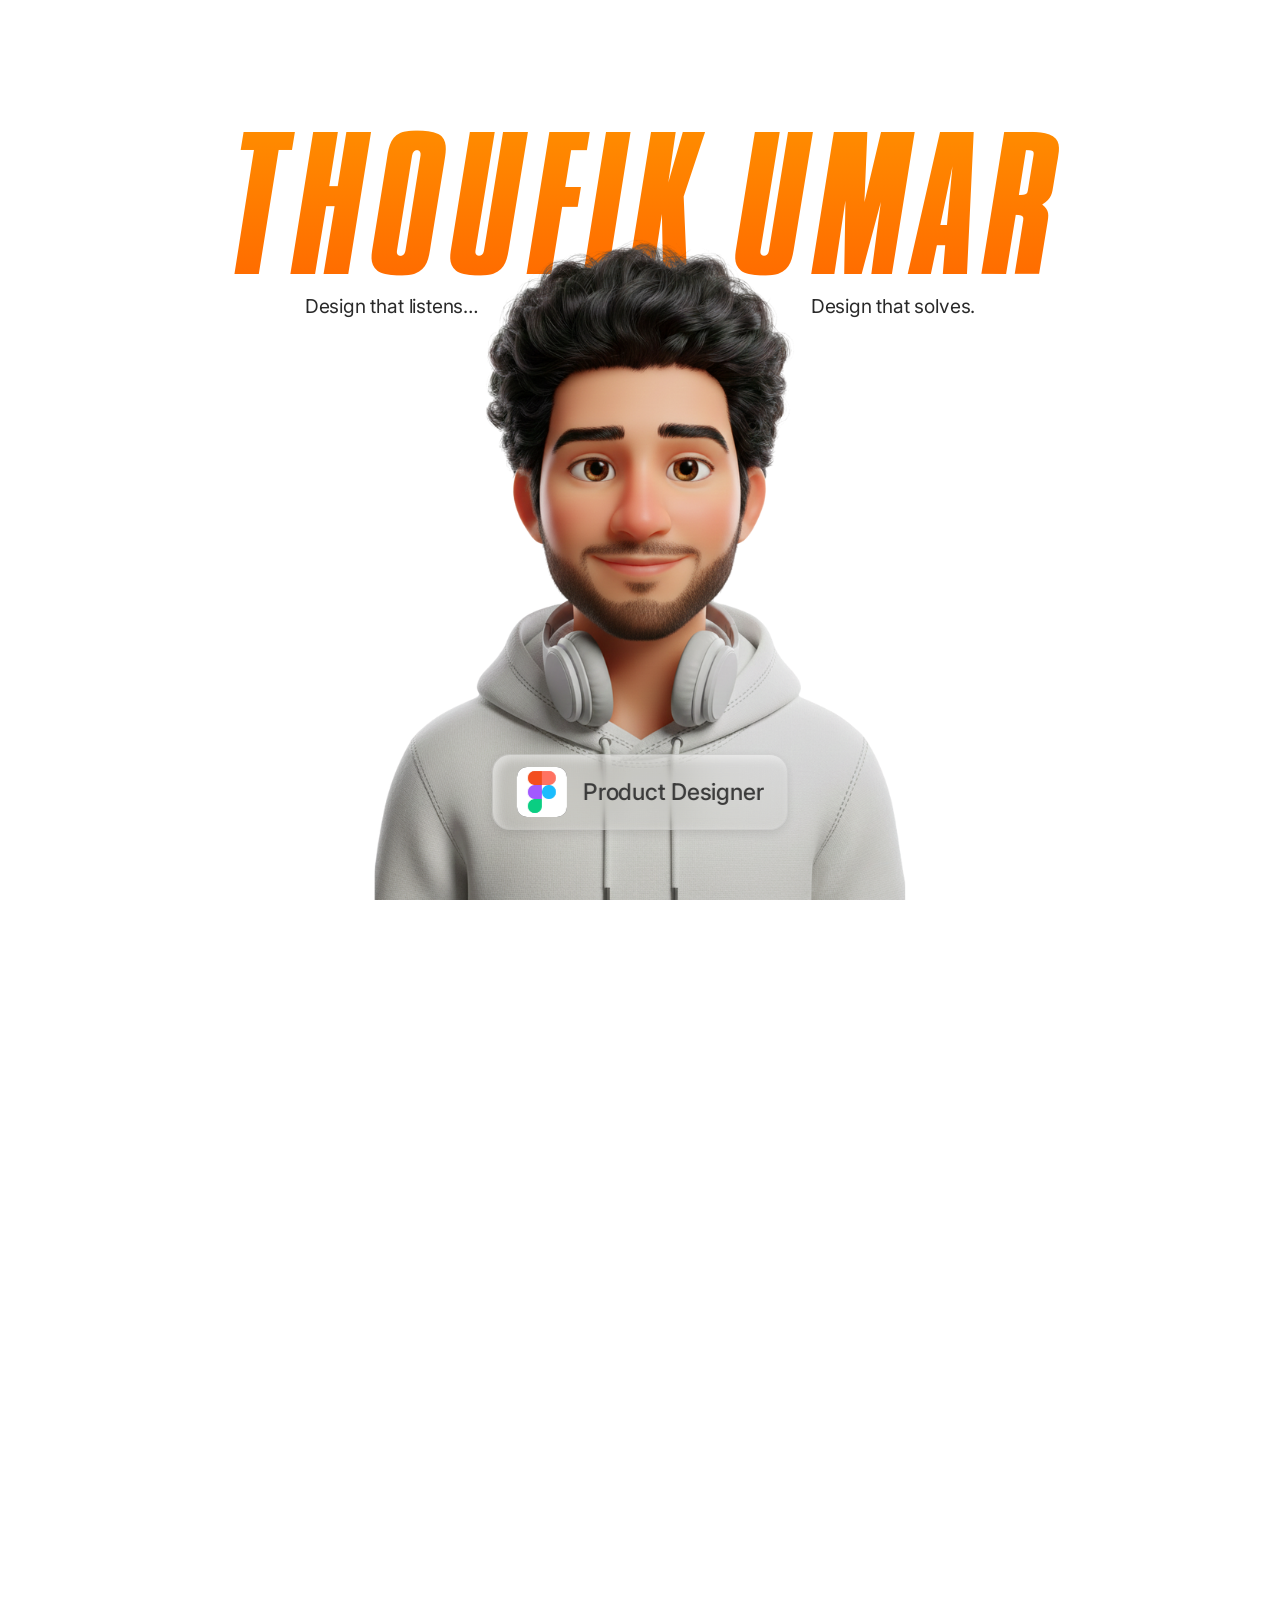
==== commit 4ac6694d: "Design Portfolio Completed" ====
--- a/index.html
+++ b/index.html
@@ -10,7 +10,7 @@
     <link rel="preconnect" href="https://fonts.googleapis.com">
     <link rel="preconnect" href="https://fonts.gstatic.com" crossorigin>
     <link
-        href="https://fonts.googleapis.com/css2?family=Inter:wght@400;500;600&family=Manrope:wght@300;500;600&display=swap"
+        href="https://fonts.googleapis.com/css2?family=Inter:wght@400;500;600&family=Manrope:wght@300;500;600&family=Artifika&family=Orbitron:wght@700&display=swap"
         rel="stylesheet">
     <link rel="stylesheet" href="styles.css">
 </head>
@@ -33,6 +33,10 @@
 
         <!-- LAYER 3: Role Pill (z-index: 3) -->
         <div class="role-pill">
+            <div class="role-icon">
+                <img src="assets/design_assets/hero_section_img/figma_icon.jpg" alt="Figma Icon"
+                    style="width: 100%; height: 100%; object-fit: contain; border-radius: 6px;">
+            </div>
             <span>Product Designer</span>
         </div>
     </section>
@@ -204,6 +208,95 @@
         </a>
     </section>
 
+    <!-- SECTION 1 — Creative Extensions (Gateway) -->
+    <section class="creative-extensions">
+        <h2 class="ce-section-title">Creative Extensions</h2>
+        <div class="ce-container">
+            <!-- CARD 1 — Museum of Art -->
+            <div class="ce-card ce-museum" id="gate-museum">
+                <div class="ce-card-bg">
+                    <img src="assets/design_assets/creative_extension_img/ce1.png" alt="Museum of Art Background">
+                </div>
+                <div class="ce-card-content">
+                    <h2 class="ce-card-title museum-title">Museum<br>of<br>Art</h2>
+                    <button class="ce-explore-btn" id="explore-museum">
+                        <span>Explore</span>
+                        <div class="ce-btn-icon">
+                            <svg width="20" height="20" viewBox="0 0 24 24" fill="none">
+                                <path d="M7 17L17 7M17 7H7M17 7V17" stroke="currentColor" stroke-width="2"
+                                    stroke-linecap="round" stroke-linejoin="round" />
+                            </svg>
+                        </div>
+                    </button>
+                </div>
+            </div>
+
+            <!-- CARD 2 — Flutter Interface Collection -->
+            <div class="ce-card ce-flutter" id="gate-flutter">
+                <div class="ce-card-bg">
+                    <img src="assets/design_assets/creative_extension_img/ce2.png"
+                        alt="Flutter Interface Collection Background">
+                </div>
+                <div class="ce-card-content">
+                    <h2 class="ce-card-title flutter-title">Flutter<br>Interface<br>Collection</h2>
+                    <button class="ce-explore-btn" id="explore-flutter">
+                        <span>Explore</span>
+                        <div class="ce-btn-icon">
+                            <svg width="20" height="20" viewBox="0 0 24 24" fill="none">
+                                <path d="M7 17L17 7M17 7H7M17 7V17" stroke="currentColor" stroke-width="2"
+                                    stroke-linecap="round" stroke-linejoin="round" />
+                            </svg>
+                        </div>
+                    </button>
+                </div>
+            </div>
+        </div>
+    </section>
+
+    <!-- SECTION 2 — Footer (Contact Closure) -->
+    <footer class="site-footer">
+        <div class="footer-container">
+            <h2 class="footer-title">Get in touch</h2>
+            <p class="footer-contact-text">If my work resonates, feel free to reach out.</p>
+            <div class="footer-social-row">
+                <a href="https://www.linkedin.com/in/thoufikumar/" target="_blank" class="footer-social-link"
+                    aria-label="LinkedIn">
+                    <svg width="40" height="40" viewBox="0 0 24 24" fill="none" stroke="#888" stroke-width="1.5"
+                        stroke-linecap="round" stroke-linejoin="round">
+                        <path d="M16 8a6 6 0 0 1 6 6v7h-4v-7a2 2 0 0 0-2-2 2 2 0 0 0-2 2v7h-4v-7a6 6 0 0 1 6-6z"></path>
+                        <rect x="2" y="9" width="4" height="12"></rect>
+                        <circle cx="4" cy="4" r="2"></circle>
+                    </svg>
+                </a>
+                <a href="https://github.com/thoufikumar" target="_blank" class="footer-social-link" aria-label="GitHub">
+                    <svg width="40" height="40" viewBox="0 0 24 24" fill="none" stroke="#888" stroke-width="1.5"
+                        stroke-linecap="round" stroke-linejoin="round">
+                        <path
+                            d="M9 19c-5 1.5-5-2.5-7-3m14 6v-3.87a3.37 3.37 0 0 0-.94-2.61c3.14-.35 6.44-1.54 6.44-7A5.44 5.44 0 0 0 20 4.77 5.07 5.07 0 0 0 19.91 1S18.73.65 16 2.48a13.38 13.38 0 0 0-7 0C6.27.65 5.09 1 5.09 1A5.07 5.07 0 0 0 5 4.77a5.44 5.44 0 0 0-1.5 3.78c0 5.42 3.3 6.61 6.44 7A3.37 3.37 0 0 0 9 18.13V22">
+                        </path>
+                    </svg>
+                </a>
+                <a href="mailto:sjartistic3422@gmail.com" class="footer-social-link" aria-label="Email">
+                    <svg width="40" height="40" viewBox="0 0 24 24" fill="none" stroke="#888" stroke-width="1.5"
+                        stroke-linecap="round" stroke-linejoin="round">
+                        <path d="M4 4h16c1.1 0 2 .9 2 2v12c0 1.1-.9 2-2 2H4c-1.1 0-2-.9-2-2V6c0-1.1.9-2 2-2z"></path>
+                        <polyline points="22,6 12,13 2,6"></polyline>
+                    </svg>
+                </a>
+                <a href="https://www.instagram.com/teshart._/" target="_blank" class="footer-social-link"
+                    aria-label="Instagram">
+                    <svg width="40" height="40" viewBox="0 0 24 24" fill="none" stroke="#888" stroke-width="1.5"
+                        stroke-linecap="round" stroke-linejoin="round">
+                        <rect x="2" y="2" width="20" height="20" rx="5" ry="5"></rect>
+                        <path d="M16 11.37A4 4 0 1 1 12.63 8 4 4 0 0 1 16 11.37z"></path>
+                        <line x1="17.5" y1="6.5" x2="17.51" y2="6.5"></line>
+                    </svg>
+                </a>
+            </div>
+        </div>
+    </footer>
+
+
     <!-- MY PROJECTS LIST VIEW (D-04) -->
     <section class="projects-view" id="projects-view" style="display: none;">
         <header class="projects-header">
@@ -263,73 +356,750 @@
 
     <!-- PROJECT FULL VIEW: SMARTMEET (D-04.1) -->
     <section class="project-detail-view" id="project-full-view-smartmeet" style="display: none;">
-        <header class="project-detail-header">
-            <button class="project-detail-back-btn" id="project-smartmeet-back-btn"
-                aria-label="Go back to Projects List">
-                <svg width="40" height="40" viewBox="0 0 40 40" fill="none">
-                    <circle cx="20" cy="20" r="19" stroke="black" stroke-width="1.5" />
-                    <path d="M24 20H16M16 20L20 24M16 20L20 16" stroke="black" stroke-width="1.5" stroke-linecap="round"
-                        stroke-linejoin="round" />
+        <header class="preview-header-bar">
+            <button class="preview-header-back-btn" id="project-smartmeet-back-btn" aria-label="Back">
+                <svg width="24" height="24" viewBox="0 0 24 24" fill="none">
+                    <path d="M19 12H5M5 12L12 19M5 12L12 5" stroke="currentColor" stroke-width="2"
+                        stroke-linecap="round" stroke-linejoin="round" />
                 </svg>
             </button>
-            <h1 class="project-detail-page-title">My Projects</h1>
+            <h1 class="preview-header">PROJECT 1 - SMARTMEET</h1>
         </header>
 
         <div class="project-intro">
             <h2 class="project-detail-name">SmartMeet Application</h2>
-            <p class="project-detail-desc">A dual-role meeting scheduler built for students and faculty.</p>
+            <p class="project-detail-desc">A dual-role meeting scheduler designed to streamline appointment booking
+                between students and faculty with clear availability, status updates, and structured communication.</p>
         </div>
 
         <div class="core-flow-section">
             <h3 class="detail-section-title">Core Flow</h3>
-            <p class="detail-section-subtext">To understand the full flow, view the detailed case study.</p>
+            <p class="detail-section-subtext">Represents the complete scheduling journey, from raising a meeting request
+                to faculty review, approval, and final confirmation.</p>
             <button class="detail-cta-btn" id="smartmeet-view-case-study">View Full Case Study &rarr;</button>
         </div>
 
         <div class="ui-screens-section">
             <h3 class="detail-section-title">UI Screens</h3>
-            <p class="detail-section-subtext">Key screens mapped to user needs</p>
+            <p class="detail-section-subtext">A set of essential screens mapped to user actions, designed to support
+                smooth navigation and reduce decision friction.</p>
 
             <div class="ui-screens-list">
-                <!-- Refined UI Screen Block -->
-                <div class="ui-screen-block reveal-on-scroll">
-                    <div class="ui-screen-image">
-                        <img src="assets/design_assets/smartmeet_img/1.png" alt="SmartMeet Screen 1">
-                    </div>
-                    <div class="ui-screen-content">
-                        <ul class="ui-bullets">
-                            <li>
-                                <svg class="check-icon" width="16" height="16" viewBox="0 0 16 16" fill="none">
-                                    <path d="M13.3334 4L6.00008 11.3333L2.66675 8" stroke="#4CAF50" stroke-width="2"
-                                        stroke-linecap="round" stroke-linejoin="round" />
-                                </svg>
-                                Today’s meeting clarity
-                            </li>
-                            <li>
-                                <svg class="check-icon" width="16" height="16" viewBox="0 0 16 16" fill="none">
-                                    <path d="M13.3334 4L6.00008 11.3333L2.66675 8" stroke="#4CAF50" stroke-width="2"
-                                        stroke-linecap="round" stroke-linejoin="round" />
-                                </svg>
-                                Instant status overview
-                            </li>
-                        </ul>
-                    </div>
-                </div>
-                <!-- Decorative Circle Node -->
-                <div class="ui-screen-node reveal-on-scroll"></div>
-
-            </div>
+                <!-- UI Screen Block Group 1 -->
+                <div class="ui-screen-block-group">
+                    <!-- UI Screen Block 1 - Left Aligned -->
+                    <div class="ui-screen-highlight-block">
+                        <!-- Layer 1: Anchor Circle -->
+                        <div class="ui-anchor-circle"></div>
+
+                        <!-- Layer 2: Feature Text Lines -->
+                        <div class="ui-feature-text">
+                            <div class="ui-feature-line">
+                                <svg class="ui-tick-icon" width="20" height="20" viewBox="0 0 20 20" fill="none">
+                                    <circle cx="10" cy="10" r="10" fill="#4CAF50" />
+                                    <path d="M14 7L8.5 12.5L6 10" stroke="white" stroke-width="2" stroke-linecap="round"
+                                        stroke-linejoin="round" />
+                                </svg>
+                                <span>Today's meeting clarity</span>
+                            </div>
+                            <div class="ui-feature-line">
+                                <svg class="ui-tick-icon" width="20" height="20" viewBox="0 0 20 20" fill="none">
+                                    <circle cx="10" cy="10" r="10" fill="#4CAF50" />
+                                    <path d="M14 7L8.5 12.5L6 10" stroke="white" stroke-width="2" stroke-linecap="round"
+                                        stroke-linejoin="round" />
+                                </svg>
+                                <span>Instant status overview</span>
+                            </div>
+                        </div>
+
+                        <!-- Layer 3: Mobile Mockup -->
+                        <div class="ui-mockup-container">
+                            <img src="assets/design_assets/smartmeet_img/1.png" alt="SmartMeet UI Screen"
+                                class="ui-mockup-image">
+                        </div>
+
+                        <!-- Layer 4: Numbered Label -->
+                        <div class="ui-number-label">1</div>
+                    </div>
+
+                    <!-- UI Screen Block 2 - Mirrored (Right Aligned) -->
+                    <div class="ui-screen-highlight-block ui-screen-mirrored">
+                        <!-- Layer 1: Anchor Circle -->
+                        <div class="ui-anchor-circle"></div>
+
+                        <!-- Layer 2: Feature Text Lines -->
+                        <div class="ui-feature-text">
+                            <div class="ui-feature-line">
+                                <svg class="ui-tick-icon" width="20" height="20" viewBox="0 0 20 20" fill="none">
+                                    <circle cx="10" cy="10" r="10" fill="#4CAF50" />
+                                    <path d="M14 7L8.5 12.5L6 10" stroke="white" stroke-width="2" stroke-linecap="round"
+                                        stroke-linejoin="round" />
+                                </svg>
+                                <span>Smart faculty filtering</span>
+                            </div>
+                            <div class="ui-feature-line">
+                                <svg class="ui-tick-icon" width="20" height="20" viewBox="0 0 20 20" fill="none">
+                                    <circle cx="10" cy="10" r="10" fill="#4CAF50" />
+                                    <path d="M14 7L8.5 12.5L6 10" stroke="white" stroke-width="2" stroke-linecap="round"
+                                        stroke-linejoin="round" />
+                                </svg>
+                                <span>Guided request flow</span>
+                            </div>
+                        </div>
+
+                        <!-- Layer 3: Mobile Mockup -->
+                        <div class="ui-mockup-container">
+                            <img src="assets/design_assets/smartmeet_img/2.png" alt="SmartMeet UI Screen 2"
+                                class="ui-mockup-image">
+                        </div>
+
+                        <!-- Layer 4: Numbered Label -->
+                        <div class="ui-number-label">2</div>
+                    </div>
+                </div>
+
+                <!-- UI Screen Block Group 2 -->
+                <div class="ui-screen-block-group">
+                    <!-- UI Screen Block 3 - Left Aligned -->
+                    <div class="ui-screen-highlight-block">
+                        <!-- Layer 1: Anchor Circle -->
+                        <div class="ui-anchor-circle"></div>
+
+                        <!-- Layer 2: Feature Text Lines -->
+                        <div class="ui-feature-text">
+                            <div class="ui-feature-line">
+                                <svg class="ui-tick-icon" width="20" height="20" viewBox="0 0 20 20" fill="none">
+                                    <circle cx="10" cy="10" r="10" fill="#4CAF50" />
+                                    <path d="M14 7L8.5 12.5L6 10" stroke="white" stroke-width="2" stroke-linecap="round"
+                                        stroke-linejoin="round" />
+                                </svg>
+                                <span>Urgent requests focus</span>
+                            </div>
+                            <div class="ui-feature-line">
+                                <svg class="ui-tick-icon" width="20" height="20" viewBox="0 0 20 20" fill="none">
+                                    <circle cx="10" cy="10" r="10" fill="#4CAF50" />
+                                    <path d="M14 7L8.5 12.5L6 10" stroke="white" stroke-width="2" stroke-linecap="round"
+                                        stroke-linejoin="round" />
+                                </svg>
+                                <span>Quick accept actions</span>
+                            </div>
+                        </div>
+
+                        <!-- Layer 3: Mobile Mockup -->
+                        <div class="ui-mockup-container">
+                            <img src="assets/design_assets/smartmeet_img/3.png" alt="SmartMeet UI Screen 3"
+                                class="ui-mockup-image">
+                        </div>
+
+                        <!-- Layer 4: Numbered Label -->
+                        <div class="ui-number-label">3</div>
+                    </div>
+
+                    <!-- UI Screen Block 4 - Mirrored (Right Aligned) -->
+                    <div class="ui-screen-highlight-block ui-screen-mirrored">
+                        <!-- Layer 1: Anchor Circle -->
+                        <div class="ui-anchor-circle"></div>
+
+                        <!-- Layer 2: Feature Text Lines -->
+                        <div class="ui-feature-text">
+                            <div class="ui-feature-line">
+                                <svg class="ui-tick-icon" width="20" height="20" viewBox="0 0 20 20" fill="none">
+                                    <circle cx="10" cy="10" r="10" fill="#4CAF50" />
+                                    <path d="M14 7L8.5 12.5L6 10" stroke="white" stroke-width="2" stroke-linecap="round"
+                                        stroke-linejoin="round" />
+                                </svg>
+                                <span>Time-based reminders</span>
+                            </div>
+                            <div class="ui-feature-line">
+                                <svg class="ui-tick-icon" width="20" height="20" viewBox="0 0 20 20" fill="none">
+                                    <circle cx="10" cy="10" r="10" fill="#4CAF50" />
+                                    <path d="M14 7L8.5 12.5L6 10" stroke="white" stroke-width="2" stroke-linecap="round"
+                                        stroke-linejoin="round" />
+                                </svg>
+                                <span>Priority-aware alerts</span>
+                            </div>
+                        </div>
+
+                        <!-- Layer 3: Mobile Mockup -->
+                        <div class="ui-mockup-container">
+                            <img src="assets/design_assets/smartmeet_img/4.png" alt="SmartMeet UI Screen 4"
+                                class="ui-mockup-image">
+                        </div>
+
+                        <!-- Layer 4: Numbered Label -->
+                        <div class="ui-number-label">4</div>
+                    </div>
+                </div>
+
+                <!-- UI Screen Block Group 3 -->
+                <div class="ui-screen-block-group">
+                    <!-- UI Screen Block 5 - Left Aligned -->
+                    <div class="ui-screen-highlight-block">
+                        <!-- Layer 1: Anchor Circle -->
+                        <div class="ui-anchor-circle"></div>
+
+                        <!-- Layer 2: Feature Text Lines -->
+                        <div class="ui-feature-text">
+                            <div class="ui-feature-line">
+                                <svg class="ui-tick-icon" width="20" height="20" viewBox="0 0 20 20" fill="none">
+                                    <circle cx="10" cy="10" r="10" fill="#4CAF50" />
+                                    <path d="M14 7L8.5 12.5L6 10" stroke="white" stroke-width="2" stroke-linecap="round"
+                                        stroke-linejoin="round" />
+                                </svg>
+                                <span>Request status sorting</span>
+                            </div>
+                            <div class="ui-feature-line">
+                                <svg class="ui-tick-icon" width="20" height="20" viewBox="0 0 20 20" fill="none">
+                                    <circle cx="10" cy="10" r="10" fill="#4CAF50" />
+                                    <path d="M14 7L8.5 12.5L6 10" stroke="white" stroke-width="2" stroke-linecap="round"
+                                        stroke-linejoin="round" />
+                                </svg>
+                                <span>Priority-based handling</span>
+                            </div>
+                        </div>
+
+                        <!-- Layer 3: Mobile Mockup -->
+                        <div class="ui-mockup-container">
+                            <img src="assets/design_assets/smartmeet_img/5.png" alt="SmartMeet UI Screen 5"
+                                class="ui-mockup-image">
+                        </div>
+
+                        <!-- Layer 4: Numbered Label -->
+                        <div class="ui-number-label">5</div>
+                    </div>
+
+                    <!-- UI Screen Block 6 - Mirrored (Right Aligned) -->
+                    <div class="ui-screen-highlight-block ui-screen-mirrored">
+                        <!-- Layer 1: Anchor Circle -->
+                        <div class="ui-anchor-circle"></div>
+
+                        <!-- Layer 2: Feature Text Lines -->
+                        <div class="ui-feature-text">
+                            <div class="ui-feature-line">
+                                <svg class="ui-tick-icon" width="20" height="20" viewBox="0 0 20 20" fill="none">
+                                    <circle cx="10" cy="10" r="10" fill="#4CAF50" />
+                                    <path d="M14 7L8.5 12.5L6 10" stroke="white" stroke-width="2" stroke-linecap="round"
+                                        stroke-linejoin="round" />
+                                </svg>
+                                <span>Meeting history timeline</span>
+                            </div>
+                            <div class="ui-feature-line">
+                                <svg class="ui-tick-icon" width="20" height="20" viewBox="0 0 20 20" fill="none">
+                                    <circle cx="10" cy="10" r="10" fill="#4CAF50" />
+                                    <path d="M14 7L8.5 12.5L6 10" stroke="white" stroke-width="2" stroke-linecap="round"
+                                        stroke-linejoin="round" />
+                                </svg>
+                                <span>Past meeting records</span>
+                            </div>
+                        </div>
+
+                        <!-- Layer 3: Mobile Mockup -->
+                        <div class="ui-mockup-container">
+                            <img src="assets/design_assets/smartmeet_img/6.png" alt="SmartMeet UI Screen 6"
+                                class="ui-mockup-image">
+                        </div>
+
+                        <!-- Layer 4: Numbered Label -->
+                        <div class="ui-number-label">6</div>
+                    </div>
+                </div>
+            </div>
+        </div>
         </div>
 
         <div class="insight-section">
             <h3 class="detail-section-title">UX Insight</h3>
-            <p class="insight-text">Reducing uncertainty in academic meeting workflows.</p>
+            <p class="insight-text">Students needed a faster way to request meetings without uncertainty around faculty
+                availability. Clear request states and approval feedback reduced follow-ups and improved scheduling
+                confidence.</p>
+        </div>
+    </section>
+
+    <!-- PROJECT FULL VIEW: TESHART -->
+    <section class="project-detail-view" id="project-full-view-teshart" style="display: none;">
+        <header class="preview-header-bar">
+            <button class="preview-header-back-btn" id="back-to-projects-teshart" aria-label="Back">
+                <svg width="24" height="24" viewBox="0 0 24 24" fill="none">
+                    <path d="M19 12H5M5 12L12 19M5 12L12 5" stroke="currentColor" stroke-width="2"
+                        stroke-linecap="round" stroke-linejoin="round" />
+                </svg>
+            </button>
+            <h1 class="preview-header">PROJECT 2 - TESHART</h1>
+        </header>
+
+        <div class="project-intro">
+            <h2 class="project-detail-name">Teshart Art Order Management</h2>
+            <p class="project-detail-desc">An internal order management application built to organize custom art
+                requests, track payments, and manage order progress efficiently.</p>
+        </div>
+
+        <div class="core-flow-section">
+            <h3 class="detail-section-title">Core Flow</h3>
+            <p class="detail-section-subtext">Demonstrates how art orders move through defined stages, from initial
+                request and approval to completion and delivery.</p>
+            <p class="detail-section-subtext" style="font-size: 14px; opacity: 0.5; margin-top: 8px;">Avatar images are
+                placeholders; actual order images will replace them.</p>
+        </div>
+
+        <div class="ui-screens-section">
+            <h3 class="detail-section-title">UI Screens</h3>
+            <p class="detail-section-subtext">Screens structured to provide quick access to order details, customer
+                information, and payment status.</p>
+
+            <div class="ui-screens-list">
+                <!-- UI Screen Block Group 1 -->
+                <div class="ui-screen-block-group">
+                    <!-- UI Screen Block 1 - Left Aligned -->
+                    <div class="ui-screen-highlight-block">
+                        <div class="ui-anchor-circle"></div>
+                        <div class="ui-feature-text">
+                            <div class="ui-feature-line">
+                                <svg class="ui-tick-icon" width="20" height="20" viewBox="0 0 20 20" fill="none">
+                                    <circle cx="10" cy="10" r="10" fill="#4CAF50" />
+                                    <path d="M14 7L8.5 12.5L6 10" stroke="white" stroke-width="2" stroke-linecap="round"
+                                        stroke-linejoin="round" />
+                                </svg>
+                                <span>Order request states</span>
+                            </div>
+                            <div class="ui-feature-line">
+                                <svg class="ui-tick-icon" width="20" height="20" viewBox="0 0 20 20" fill="none">
+                                    <circle cx="10" cy="10" r="10" fill="#4CAF50" />
+                                    <path d="M14 7L8.5 12.5L6 10" stroke="white" stroke-width="2" stroke-linecap="round"
+                                        stroke-linejoin="round" />
+                                </svg>
+                                <span>Quick status updates</span>
+                            </div>
+                        </div>
+                        <div class="ui-mockup-container">
+                            <img src="assets/design_assets/teshart_proj_screen_img/1.png" alt="Teshart UI Screen 1"
+                                class="ui-mockup-image">
+                        </div>
+                        <div class="ui-number-label">1</div>
+                    </div>
+
+                    <!-- UI Screen Block 2 - Mirrored -->
+                    <div class="ui-screen-highlight-block ui-screen-mirrored">
+                        <div class="ui-anchor-circle"></div>
+                        <div class="ui-feature-text">
+                            <div class="ui-feature-line">
+                                <svg class="ui-tick-icon" width="20" height="20" viewBox="0 0 20 20" fill="none">
+                                    <circle cx="10" cy="10" r="10" fill="#4CAF50" />
+                                    <path d="M14 7L8.5 12.5L6 10" stroke="white" stroke-width="2" stroke-linecap="round"
+                                        stroke-linejoin="round" />
+                                </svg>
+                                <span>Advance payment confirmation</span>
+                            </div>
+                            <div class="ui-feature-line">
+                                <svg class="ui-tick-icon" width="20" height="20" viewBox="0 0 20 20" fill="none">
+                                    <circle cx="10" cy="10" r="10" fill="#4CAF50" />
+                                    <path d="M14 7L8.5 12.5L6 10" stroke="white" stroke-width="2" stroke-linecap="round"
+                                        stroke-linejoin="round" />
+                                </svg>
+                                <span>Error-free payment flow</span>
+                            </div>
+                        </div>
+                        <div class="ui-mockup-container">
+                            <img src="assets/design_assets/teshart_proj_screen_img/2.png" alt="Teshart UI Screen 2"
+                                class="ui-mockup-image">
+                        </div>
+                        <div class="ui-number-label">2</div>
+                    </div>
+                </div>
+
+                <!-- UI Screen Block Group 2 -->
+                <div class="ui-screen-block-group">
+                    <!-- UI Screen Block 3 - Left Aligned -->
+                    <div class="ui-screen-highlight-block">
+                        <div class="ui-anchor-circle"></div>
+                        <div class="ui-feature-text">
+                            <div class="ui-feature-line">
+                                <svg class="ui-tick-icon" width="20" height="20" viewBox="0 0 20 20" fill="none">
+                                    <circle cx="10" cy="10" r="10" fill="#4CAF50" />
+                                    <path d="M14 7L8.5 12.5L6 10" stroke="white" stroke-width="2" stroke-linecap="round"
+                                        stroke-linejoin="round" />
+                                </svg>
+                                <span>Quick status control</span>
+                            </div>
+                            <div class="ui-feature-line">
+                                <svg class="ui-tick-icon" width="20" height="20" viewBox="0 0 20 20" fill="none">
+                                    <circle cx="10" cy="10" r="10" fill="#4CAF50" />
+                                    <path d="M14 7L8.5 12.5L6 10" stroke="white" stroke-width="2" stroke-linecap="round"
+                                        stroke-linejoin="round" />
+                                </svg>
+                                <span>Inline decision actions</span>
+                            </div>
+                        </div>
+                        <div class="ui-mockup-container">
+                            <img src="assets/design_assets/teshart_proj_screen_img/3.png" alt="Teshart UI Screen 3"
+                                class="ui-mockup-image">
+                        </div>
+                        <div class="ui-number-label">3</div>
+                    </div>
+
+                    <!-- UI Screen Block 4 - Mirrored -->
+                    <div class="ui-screen-highlight-block ui-screen-mirrored">
+                        <div class="ui-anchor-circle"></div>
+                        <div class="ui-feature-text">
+                            <div class="ui-feature-line">
+                                <svg class="ui-tick-icon" width="20" height="20" viewBox="0 0 20 20" fill="none">
+                                    <circle cx="10" cy="10" r="10" fill="#4CAF50" />
+                                    <path d="M14 7L8.5 12.5L6 10" stroke="white" stroke-width="2" stroke-linecap="round"
+                                        stroke-linejoin="round" />
+                                </svg>
+                                <span>Order status visibility</span>
+                            </div>
+                            <div class="ui-feature-line">
+                                <svg class="ui-tick-icon" width="20" height="20" viewBox="0 0 20 20" fill="none">
+                                    <circle cx="10" cy="10" r="10" fill="#4CAF50" />
+                                    <path d="M14 7L8.5 12.5L6 10" stroke="white" stroke-width="2" stroke-linecap="round"
+                                        stroke-linejoin="round" />
+                                </svg>
+                                <span>Payment progress clarity</span>
+                            </div>
+                        </div>
+                        <div class="ui-mockup-container">
+                            <img src="assets/design_assets/teshart_proj_screen_img/4.png" alt="Teshart UI Screen 4"
+                                class="ui-mockup-image">
+                        </div>
+                        <div class="ui-number-label">4</div>
+                    </div>
+                </div>
+
+                <!-- UI Screen Block Group 3 -->
+                <div class="ui-screen-block-group">
+                    <!-- UI Screen Block 5 - Left Aligned -->
+                    <div class="ui-screen-highlight-block">
+                        <div class="ui-anchor-circle"></div>
+                        <div class="ui-feature-text">
+                            <div class="ui-feature-line">
+                                <svg class="ui-tick-icon" width="20" height="20" viewBox="0 0 20 20" fill="none">
+                                    <circle cx="10" cy="10" r="10" fill="#4CAF50" />
+                                    <path d="M14 7L8.5 12.5L6 10" stroke="white" stroke-width="2" stroke-linecap="round"
+                                        stroke-linejoin="round" />
+                                </svg>
+                                <span>Completed order records</span>
+                            </div>
+                            <div class="ui-feature-line">
+                                <svg class="ui-tick-icon" width="20" height="20" viewBox="0 0 20 20" fill="none">
+                                    <circle cx="10" cy="10" r="10" fill="#4CAF50" />
+                                    <path d="M14 7L8.5 12.5L6 10" stroke="white" stroke-width="2" stroke-linecap="round"
+                                        stroke-linejoin="round" />
+                                </svg>
+                                <span>Post-order reference</span>
+                            </div>
+                        </div>
+                        <div class="ui-mockup-container">
+                            <img src="assets/design_assets/teshart_proj_screen_img/5.png" alt="Teshart UI Screen 5"
+                                class="ui-mockup-image">
+                        </div>
+                        <div class="ui-number-label">5</div>
+                    </div>
+
+                    <!-- UI Screen Block 6 - Mirrored -->
+                    <div class="ui-screen-highlight-block ui-screen-mirrored">
+                        <div class="ui-anchor-circle"></div>
+                        <div class="ui-feature-text">
+                            <div class="ui-feature-line">
+                                <svg class="ui-tick-icon" width="20" height="20" viewBox="0 0 20 20" fill="none">
+                                    <circle cx="10" cy="10" r="10" fill="#4CAF50" />
+                                    <path d="M14 7L8.5 12.5L6 10" stroke="white" stroke-width="2" stroke-linecap="round"
+                                        stroke-linejoin="round" />
+                                </svg>
+                                <span>Dropped order clarity</span>
+                            </div>
+                            <div class="ui-feature-line">
+                                <svg class="ui-tick-icon" width="20" height="20" viewBox="0 0 20 20" fill="none">
+                                    <circle cx="10" cy="10" r="10" fill="#4CAF50" />
+                                    <path d="M14 7L8.5 12.5L6 10" stroke="white" stroke-width="2" stroke-linecap="round"
+                                        stroke-linejoin="round" />
+                                </svg>
+                                <span>Refund status visibility</span>
+                            </div>
+                        </div>
+                        <div class="ui-mockup-container">
+                            <img src="assets/design_assets/teshart_proj_screen_img/6.png" alt="Teshart UI Screen 6"
+                                class="ui-mockup-image">
+                        </div>
+                        <div class="ui-number-label">6</div>
+                    </div>
+                </div>
+            </div>
+        </div>
+
+        <div class="insight-section">
+            <h3 class="detail-section-title">UX Insight</h3>
+            <p class="insight-text">Artists struggled to track multiple custom orders and payment stages across
+                conversations. A structured order flow improved visibility, reduced manual errors, and simplified client
+                coordination.</p>
+        </div>
+    </section>
+
+    <!-- PROJECT FULL VIEW: WALLEY -->
+    <section class="project-detail-view" id="project-full-view-walley" style="display: none;">
+        <header class="preview-header-bar">
+            <button class="preview-header-back-btn" id="back-to-projects-walley" aria-label="Back">
+                <svg width="24" height="24" viewBox="0 0 24 24" fill="none">
+                    <path d="M19 12H5M5 12L12 19M5 12L12 5" stroke="currentColor" stroke-width="2"
+                        stroke-linecap="round" stroke-linejoin="round" />
+                </svg>
+            </button>
+            <h1 class="preview-header">PROJECT 3 - WALLEY</h1>
+        </header>
+
+        <div class="project-intro">
+            <h2 class="project-detail-name">Walley Application</h2>
+            <p class="project-detail-desc">A personal finance application designed to help users track expenses,
+                understand spending habits, and maintain financial clarity.</p>
+        </div>
+
+        <div class="core-flow-section">
+            <h3 class="detail-section-title">Core Flow</h3>
+            <p class="detail-section-subtext">Outlines the process of adding transactions, categorizing expenses, and
+                reviewing spending summaries over time.</p>
+        </div>
+
+        <div class="ui-screens-section">
+            <h3 class="detail-section-title">UI Screens</h3>
+            <p class="detail-section-subtext">Interfaces designed with clear hierarchy and minimal clutter to help users
+                understand financial data at a glance.</p>
+
+            <div class="ui-screens-list">
+                <!-- UI Screen Block Group 1 -->
+                <div class="ui-screen-block-group">
+                    <!-- UI Screen Block 1 - Left Aligned -->
+                    <div class="ui-screen-highlight-block">
+                        <div class="ui-anchor-circle"></div>
+                        <div class="ui-feature-text">
+                            <div class="ui-feature-line">
+                                <svg class="ui-tick-icon" width="20" height="20" viewBox="0 0 20 20" fill="none">
+                                    <circle cx="10" cy="10" r="10" fill="#4CAF50" />
+                                    <path d="M14 7L8.5 12.5L6 10" stroke="white" stroke-width="2" stroke-linecap="round"
+                                        stroke-linejoin="round" />
+                                </svg>
+                                <span>Personalized financial context</span>
+                            </div>
+                            <div class="ui-feature-line">
+                                <svg class="ui-tick-icon" width="20" height="20" viewBox="0 0 20 20" fill="none">
+                                    <circle cx="10" cy="10" r="10" fill="#4CAF50" />
+                                    <path d="M14 7L8.5 12.5L6 10" stroke="white" stroke-width="2" stroke-linecap="round"
+                                        stroke-linejoin="round" />
+                                </svg>
+                                <span>Relevant insight setup</span>
+                            </div>
+                        </div>
+                        <div class="ui-mockup-container">
+                            <img src="assets/design_assets/walley_proj_screen_img/1.png" alt="Walley UI Screen 1"
+                                class="ui-mockup-image">
+                        </div>
+                        <div class="ui-number-label">1</div>
+                    </div>
+
+                    <!-- UI Screen Block 2 - Mirrored -->
+                    <div class="ui-screen-highlight-block ui-screen-mirrored">
+                        <div class="ui-anchor-circle"></div>
+                        <div class="ui-feature-text">
+                            <div class="ui-feature-line">
+                                <svg class="ui-tick-icon" width="20" height="20" viewBox="0 0 20 20" fill="none">
+                                    <circle cx="10" cy="10" r="10" fill="#4CAF50" />
+                                    <path d="M14 7L8.5 12.5L6 10" stroke="white" stroke-width="2" stroke-linecap="round"
+                                        stroke-linejoin="round" />
+                                </svg>
+                                <span>Manual - automatic entry</span>
+                            </div>
+                            <div class="ui-feature-line">
+                                <svg class="ui-tick-icon" width="20" height="20" viewBox="0 0 20 20" fill="none">
+                                    <circle cx="10" cy="10" r="10" fill="#4CAF50" />
+                                    <path d="M14 7L8.5 12.5L6 10" stroke="white" stroke-width="2" stroke-linecap="round"
+                                        stroke-linejoin="round" />
+                                </svg>
+                                <span>Judgment-free tracking</span>
+                            </div>
+                        </div>
+                        <div class="ui-mockup-container">
+                            <img src="assets/design_assets/walley_proj_screen_img/2.png" alt="Walley UI Screen 2"
+                                class="ui-mockup-image">
+                        </div>
+                        <div class="ui-number-label">2</div>
+                    </div>
+                </div>
+
+                <!-- UI Screen Block Group 2 -->
+                <div class="ui-screen-block-group">
+                    <!-- UI Screen Block 3 - Left Aligned -->
+                    <div class="ui-screen-highlight-block">
+                        <div class="ui-anchor-circle"></div>
+                        <div class="ui-feature-text">
+                            <div class="ui-feature-line">
+                                <svg class="ui-tick-icon" width="20" height="20" viewBox="0 0 20 20" fill="none">
+                                    <circle cx="10" cy="10" r="10" fill="#4CAF50" />
+                                    <path d="M14 7L8.5 12.5L6 10" stroke="white" stroke-width="2" stroke-linecap="round"
+                                        stroke-linejoin="round" />
+                                </svg>
+                                <span>Explainable spending insights</span>
+                            </div>
+                            <div class="ui-feature-line">
+                                <svg class="ui-tick-icon" width="20" height="20" viewBox="0 0 20 20" fill="none">
+                                    <circle cx="10" cy="10" r="10" fill="#4CAF50" />
+                                    <path d="M14 7L8.5 12.5L6 10" stroke="white" stroke-width="2" stroke-linecap="round"
+                                        stroke-linejoin="round" />
+                                </svg>
+                                <span>Behavioral trend awareness</span>
+                            </div>
+                        </div>
+                        <div class="ui-mockup-container">
+                            <img src="assets/design_assets/walley_proj_screen_img/3.png" alt="Walley UI Screen 3"
+                                class="ui-mockup-image">
+                        </div>
+                        <div class="ui-number-label">3</div>
+                    </div>
+
+                    <!-- UI Screen Block 4 - Mirrored -->
+                    <div class="ui-screen-highlight-block ui-screen-mirrored">
+                        <div class="ui-anchor-circle"></div>
+                        <div class="ui-feature-text">
+                            <div class="ui-feature-line">
+                                <svg class="ui-tick-icon" width="20" height="20" viewBox="0 0 20 20" fill="none">
+                                    <circle cx="10" cy="10" r="10" fill="#4CAF50" />
+                                    <path d="M14 7L8.5 12.5L6 10" stroke="white" stroke-width="2" stroke-linecap="round"
+                                        stroke-linejoin="round" />
+                                </svg>
+                                <span>Explain not decide</span>
+                            </div>
+                            <div class="ui-feature-line">
+                                <svg class="ui-tick-icon" width="20" height="20" viewBox="0 0 20 20" fill="none">
+                                    <circle cx="10" cy="10" r="10" fill="#4CAF50" />
+                                    <path d="M14 7L8.5 12.5L6 10" stroke="white" stroke-width="2" stroke-linecap="round"
+                                        stroke-linejoin="round" />
+                                </svg>
+                                <span>You stay in-control</span>
+                            </div>
+                        </div>
+                        <div class="ui-mockup-container">
+                            <img src="assets/design_assets/walley_proj_screen_img/4.png" alt="Walley UI Screen 4"
+                                class="ui-mockup-image">
+                        </div>
+                        <div class="ui-number-label">4</div>
+                    </div>
+                </div>
+
+                <!-- UI Screen Block Group 3 -->
+                <div class="ui-screen-block-group">
+                    <!-- UI Screen Block 5 - Left Aligned -->
+                    <div class="ui-screen-highlight-block">
+                        <div class="ui-anchor-circle"></div>
+                        <div class="ui-feature-text">
+                            <div class="ui-feature-line">
+                                <svg class="ui-tick-icon" width="20" height="20" viewBox="0 0 20 20" fill="none">
+                                    <circle cx="10" cy="10" r="10" fill="#4CAF50" />
+                                    <path d="M14 7L8.5 12.5L6 10" stroke="white" stroke-width="2" stroke-linecap="round"
+                                        stroke-linejoin="round" />
+                                </svg>
+                                <span>Calm financial explanations</span>
+                            </div>
+                            <div class="ui-feature-line">
+                                <svg class="ui-tick-icon" width="20" height="20" viewBox="0 0 20 20" fill="none">
+                                    <circle cx="10" cy="10" r="10" fill="#4CAF50" />
+                                    <path d="M14 7L8.5 12.5L6 10" stroke="white" stroke-width="2" stroke-linecap="round"
+                                        stroke-linejoin="round" />
+                                </svg>
+                                <span>Guidance without judgment</span>
+                            </div>
+                        </div>
+                        <div class="ui-mockup-container">
+                            <img src="assets/design_assets/walley_proj_screen_img/5.png" alt="Walley UI Screen 5"
+                                class="ui-mockup-image">
+                        </div>
+                        <div class="ui-number-label">5</div>
+                    </div>
+
+                    <!-- UI Screen Block 6 - Mirrored -->
+                    <div class="ui-screen-highlight-block ui-screen-mirrored">
+                        <div class="ui-anchor-circle"></div>
+                        <div class="ui-feature-text">
+                            <div class="ui-feature-line">
+                                <svg class="ui-tick-icon" width="20" height="20" viewBox="0 0 20 20" fill="none">
+                                    <circle cx="10" cy="10" r="10" fill="#4CAF50" />
+                                    <path d="M14 7L8.5 12.5L6 10" stroke="white" stroke-width="2" stroke-linecap="round"
+                                        stroke-linejoin="round" />
+                                </svg>
+                                <span>Conflict-free expense splitting</span>
+                            </div>
+                            <div class="ui-feature-line">
+                                <svg class="ui-tick-icon" width="20" height="20" viewBox="0 0 20 20" fill="none">
+                                    <circle cx="10" cy="10" r="10" fill="#4CAF50" />
+                                    <path d="M14 7L8.5 12.5L6 10" stroke="white" stroke-width="2" stroke-linecap="round"
+                                        stroke-linejoin="round" />
+                                </svg>
+                                <span>Relationships over reminders</span>
+                            </div>
+                        </div>
+                        <div class="ui-mockup-container">
+                            <img src="assets/design_assets/walley_proj_screen_img/6.png" alt="Walley UI Screen 6"
+                                class="ui-mockup-image">
+                        </div>
+                        <div class="ui-number-label">6</div>
+                    </div>
+                </div>
+            </div>
+        </div>
+
+        <div class="insight-section">
+            <h3 class="detail-section-title">UX Insight</h3>
+            <p class="insight-text">Users found it difficult to consistently track expenses due to complex financial
+                interfaces. A minimal input flow and clear categorization encouraged regular usage and better spending
+                awareness.</p>
+        </div>
+    </section>
+
+    <!-- PROJECT FULL VIEW: T-SHIRT DESIGNS -->
+    <section class="project-detail-view tshirt-project-view" id="project-full-view-tshirt" style="display: none;">
+        <header class="preview-header-bar">
+            <button class="preview-header-back-btn" id="back-to-projects-tshirt" aria-label="Back">
+                <svg width="24" height="24" viewBox="0 0 24 24" fill="none">
+                    <path d="M19 12H5M5 12L12 19M5 12L12 5" stroke="currentColor" stroke-width="2"
+                        stroke-linecap="round" stroke-linejoin="round" />
+                </svg>
+            </button>
+            <h1 class="preview-header">PROJECT 4 - T-SHIRT DESIGNS</h1>
+        </header>
+
+        <div class="tshirt-content">
+            <!-- <h2 class="tshirt-section-title">T-Shirt Design Projects</h2> (Removed) -->
+            <p class="tshirt-subtitle">Concept-driven apparel focused on typography and identity</p>
+
+            <div class="tshirt-quote-container">
+                <p class="tshirt-quote">"I couldn’t find what I wanted - so I designed it."</p>
+            </div>
+
+            <div class="tshirt-visuals-container">
+                <div class="tshirt-product tshirt-left">
+                    <img src="assets/design_assets/tshirt_proj_img/2.png" alt="T-Shirt Design Left">
+                </div>
+                <div class="tshirt-product tshirt-center">
+                    <img src="assets/design_assets/tshirt_proj_img/1.png" alt="Hoodie Design Center">
+                </div>
+                <div class="tshirt-product tshirt-right">
+                    <img src="assets/design_assets/tshirt_proj_img/3.png" alt="T-Shirt Design Right">
+                </div>
+            </div>
+
+            <div class="tshirt-footer">
+                <p>Conceptual designs created for visual exploration, not commercial release.</p>
+            </div>
         </div>
     </section>
 
     <!-- CASE STUDIES LIST VIEW -->
     <section class="case-studies-view" id="case-studies-view">
-        <h1 class="cs-page-title">CASE STUDIES</h1>
+        <header class="preview-header-bar">
+            <button class="preview-header-back-btn" id="cs-list-back-btn" aria-label="Back to Home">
+                <svg width="24" height="24" viewBox="0 0 24 24" fill="none">
+                    <path d="M19 12H5M5 12L12 19M5 12L12 5" stroke="currentColor" stroke-width="2"
+                        stroke-linecap="round" stroke-linejoin="round" />
+                </svg>
+            </button>
+            <h1 class="preview-header">CASE STUDIES</h1>
+        </header>
 
         <div class="cs-timeline">
             <!-- Timeline Connector Layer (Background - bounded to content) -->
@@ -438,71 +1208,76 @@
             </article>
         </div>
 
-        <!-- Back Button -->
-        <button class="cs-back-btn" id="cs-back-btn">
-            <svg width="24" height="24" viewBox="0 0 24 24" fill="none">
-                <path d="M19 12H5M5 12L12 19M5 12L12 5" stroke="currentColor" stroke-width="2" stroke-linecap="round"
-                    stroke-linejoin="round" />
-            </svg>
-        </button>
     </section>
 
     <!-- SMARTMEET PREVIEW SCREEN -->
     <section class="preview-screen" id="smartmeet-preview">
-        <!-- Header -->
-        <h1 class="preview-header">CASE STUDY 1</h1>
-
-        <!-- Project Identity -->
-        <div class="preview-identity">
-            <h2 class="preview-project-name">SmartMeet</h2>
-            <p class="preview-descriptor">Student–Faculty Appointment Scheduling App</p>
-        </div>
-
-        <!-- Problem Section -->
-        <div class="preview-section">
-            <h3 class="preview-section-title">Problem:</h3>
-            <p class="preview-section-content">
-                Students and faculty face uncertainty when trying to schedule appointments. Without a structured system,
-                students often wait outside offices unsure if faculty are available, while faculty struggle to manage
-                unscheduled drop-ins alongside their planned work.
-            </p>
-        </div>
-
-        <!-- What I Did Section -->
-        <div class="preview-section">
-            <h3 class="preview-section-title">What I Did:</h3>
-            <ul class="preview-list">
-                <li>Designed a confirmation-based appointment flow</li>
-                <li>Removed fixed time selection to reduce friction</li>
-                <li>Built clarity around request status and responses</li>
-            </ul>
-        </div>
-
-        <!-- Outcome Section -->
-        <div class="preview-section">
-            <h3 class="preview-section-title">Outcome:</h3>
-            <p class="preview-section-content">
-                The app reduced in-person waiting by giving students visibility into faculty availability. Faculty
-                gained control over their schedules while students received clear confirmation of their requests.
-            </p>
-        </div>
-
-        <!-- Mockup Preview -->
-        <div class="preview-mockups">
-            <div class="preview-mockup-container">
-                <img src="assets/design_assets/smartmeet_img/cs1_sm1.png" alt="SmartMeet Screen 1"
-                    class="preview-mockup preview-mockup-left">
-                <img src="assets/design_assets/smartmeet_img/cs1_sm2.png" alt="SmartMeet Screen 2"
-                    class="preview-mockup preview-mockup-center">
-                <img src="assets/design_assets/smartmeet_img/cs1_sm3.png" alt="SmartMeet Screen 3"
-                    class="preview-mockup preview-mockup-right">
+        <!-- New Standard Header -->
+        <header class="preview-header-bar">
+            <button class="preview-header-back-btn" id="preview-back-btn" aria-label="Back to Case Studies">
+                <svg width="24" height="24" viewBox="0 0 24 24" fill="none">
+                    <path d="M19 12H5M5 12L12 19M5 12L12 5" stroke="currentColor" stroke-width="2"
+                        stroke-linecap="round" stroke-linejoin="round" />
+                </svg>
+            </button>
+            <h1 class="preview-header">CASE STUDY 1</h1>
+        </header>
+
+        <div class="preview-content-wrapper">
+            <!-- Project Identity -->
+            <div class="preview-identity">
+                <h2 class="preview-project-name">SmartMeet</h2>
+                <p class="preview-descriptor">Student–Faculty Appointment Scheduling App</p>
+            </div>
+
+            <!-- Problem Section -->
+            <div class="preview-section">
+                <h3 class="preview-section-title">Problem:</h3>
+                <p class="preview-section-content">
+                    Students and faculty face uncertainty when trying to schedule appointments. Without a structured
+                    system,
+                    students often wait outside offices unsure if faculty are available, while faculty struggle to
+                    manage
+                    unscheduled drop-ins alongside their planned work.
+                </p>
+            </div>
+
+            <!-- What I Did Section -->
+            <div class="preview-section">
+                <h3 class="preview-section-title">What I Did:</h3>
+                <ul class="preview-list">
+                    <li>Designed a confirmation-based appointment flow</li>
+                    <li>Removed fixed time selection to reduce friction</li>
+                    <li>Built clarity around request status and responses</li>
+                </ul>
+            </div>
+
+            <!-- Outcome Section -->
+            <div class="preview-section">
+                <h3 class="preview-section-title">Outcome:</h3>
+                <p class="preview-section-content">
+                    The app reduced in-person waiting by giving students visibility into faculty availability. Faculty
+                    gained control over their schedules while students received clear confirmation of their requests.
+                </p>
+            </div>
+
+            <!-- Mockup Preview -->
+            <div class="preview-mockups">
+                <div class="preview-mockup-container">
+                    <img src="assets/design_assets/smartmeet_img/cs1_sm1.png" alt="SmartMeet Screen 1"
+                        class="preview-mockup preview-mockup-left">
+                    <img src="assets/design_assets/smartmeet_img/cs1_sm2.png" alt="SmartMeet Screen 2"
+                        class="preview-mockup preview-mockup-center">
+                    <img src="assets/design_assets/smartmeet_img/cs1_sm3.png" alt="SmartMeet Screen 3"
+                        class="preview-mockup preview-mockup-right">
+                </div>
             </div>
         </div>
 
         <!-- Gradient Overlay + CTA (Fixed Bottom) -->
         <div class="preview-gradient-overlay">
             <div class="preview-cta">
-                <button class="preview-cta-btn" data-action="view-full-case" data-case="smartmeet">
+                <button class="preview-cta-btn" data-action="view-full" data-case="smartmeet">
                     View Full Case Study
                     <svg width="16" height="16" viewBox="0 0 24 24" fill="none">
                         <path d="M5 12H19M19 12L12 5M19 12L12 19" stroke="currentColor" stroke-width="2"
@@ -512,72 +1287,76 @@
                 <p class="preview-cta-subtext">View screens and detailed workflow</p>
             </div>
         </div>
-
-        <!-- Back Button -->
-        <button class="preview-back-btn" id="preview-back-btn">
-            <svg width="24" height="24" viewBox="0 0 24 24" fill="none">
-                <path d="M19 12H5M5 12L12 19M5 12L12 5" stroke="currentColor" stroke-width="2" stroke-linecap="round"
-                    stroke-linejoin="round" />
-            </svg>
-        </button>
     </section>
 
 
     <!-- UBER PREVIEW SCREEN -->
     <section class="preview-screen" id="uber-preview">
-        <!-- Header -->
-        <h1 class="preview-header">CASE STUDY 2</h1>
-
-        <!-- Project Identity -->
-        <div class="preview-identity">
-            <h2 class="preview-project-name">Uber - Driver Confirmation Flow</h2>
-            <p class="preview-descriptor">UX Problem Exploration - In Progress</p>
-        </div>
-
-        <!-- Problem Section -->
-        <div class="preview-section">
-            <h3 class="preview-section-title">Problem:</h3>
-            <p class="preview-section-content">
-                Users experience prolonged loading on the "Finding nearby drivers" screen with no feedback, leading to
-                confusion, frustration, and app abandonment.
-            </p>
-        </div>
-
-        <!-- What I Did Section -->
-        <div class="preview-section">
-            <h3 class="preview-section-title">What I Did:</h3>
-            <ul class="preview-list">
-                <li>Conducted user interviews with frequent ride-hailing users</li>
-                <li>Analyzed app reviews and online discussions for recurring pain points</li>
-                <li>Identified lack of feedback, timeout handling, and fallback responses</li>
-            </ul>
-        </div>
-
-        <!-- Current Status Section -->
-        <div class="preview-section">
-            <h3 class="preview-section-title">Current Status:</h3>
-            <p class="preview-section-content">
-                This case study is an ongoing exploration focused on problem framing and flow ideation. Visual design
-                and validation are currently in progress.
-            </p>
-        </div>
-
-        <!-- Mockup Preview (Placeholders) -->
-        <div class="preview-mockups">
-            <div class="preview-mockup-container">
-                <img src="assets/design_assets/smartmeet_img/cs1_sm1.png" alt="Uber Screen 1"
-                    class="preview-mockup preview-mockup-left" style="opacity: 0.5; filter: grayscale(100%);">
-                <img src="assets/design_assets/smartmeet_img/cs1_sm2.png" alt="Uber Screen 2"
-                    class="preview-mockup preview-mockup-center" style="opacity: 1.0; filter: grayscale(100%);">
-                <img src="assets/design_assets/smartmeet_img/cs1_sm3.png" alt="Uber Screen 3"
-                    class="preview-mockup preview-mockup-right" style="opacity: 0.5; filter: grayscale(100%);">
+        <!-- New Standard Header -->
+        <header class="preview-header-bar">
+            <button class="preview-header-back-btn" id="uber-preview-back-btn" aria-label="Back to Case Studies">
+                <svg width="24" height="24" viewBox="0 0 24 24" fill="none">
+                    <path d="M19 12H5M5 12L12 19M5 12L12 5" stroke="currentColor" stroke-width="2"
+                        stroke-linecap="round" stroke-linejoin="round" />
+                </svg>
+            </button>
+            <h1 class="preview-header">CASE STUDY 2</h1>
+        </header>
+
+        <div class="preview-content-wrapper">
+            <!-- Project Identity -->
+            <div class="preview-identity">
+                <h2 class="preview-project-name">Uber - Driver Confirmation Flow</h2>
+                <p class="preview-descriptor">UX Problem Exploration - In Progress</p>
+            </div>
+
+            <!-- Problem Section -->
+            <div class="preview-section">
+                <h3 class="preview-section-title">Problem:</h3>
+                <p class="preview-section-content">
+                    Users experience prolonged loading on the "Finding nearby drivers" screen with no feedback, leading
+                    to
+                    confusion, frustration, and app abandonment.
+                </p>
+            </div>
+
+            <!-- What I Did Section -->
+            <div class="preview-section">
+                <h3 class="preview-section-title">What I Did:</h3>
+                <ul class="preview-list">
+                    <li>Conducted user interviews with frequent ride-hailing users</li>
+                    <li>Analyzed app reviews and online discussions for recurring pain points</li>
+                    <li>Identified lack of feedback, timeout handling, and fallback responses</li>
+                </ul>
+            </div>
+
+            <!-- Current Status Section -->
+            <div class="preview-section">
+                <h3 class="preview-section-title">Current Status:</h3>
+                <p class="preview-section-content">
+                    This case study is an ongoing exploration focused on problem framing and flow ideation. Visual
+                    design
+                    and validation are currently in progress.
+                </p>
+            </div>
+
+            <!-- Mockup Preview (Placeholders) -->
+            <div class="preview-mockups">
+                <div class="preview-mockup-container">
+                    <img src="assets/design_assets/smartmeet_img/cs1_sm1.png" alt="Uber Screen 1"
+                        class="preview-mockup preview-mockup-left" style="opacity: 0.5; filter: grayscale(100%);">
+                    <img src="assets/design_assets/smartmeet_img/cs1_sm2.png" alt="Uber Screen 2"
+                        class="preview-mockup preview-mockup-center" style="opacity: 1.0; filter: grayscale(100%);">
+                    <img src="assets/design_assets/smartmeet_img/cs1_sm3.png" alt="Uber Screen 3"
+                        class="preview-mockup preview-mockup-right" style="opacity: 0.5; filter: grayscale(100%);">
+                </div>
             </div>
         </div>
 
         <!-- Gradient Overlay + CTA (Fixed Bottom) -->
         <div class="preview-gradient-overlay">
             <div class="preview-cta">
-                <button class="preview-cta-btn" data-action="view-full-case" data-case="uber">
+                <button class="preview-cta-btn" data-action="view-full" data-case="uber">
                     View Full Case Study
                     <svg width="16" height="16" viewBox="0 0 24 24" fill="none">
                         <path d="M5 12H19M19 12L12 5M19 12L12 19" stroke="currentColor" stroke-width="2"
@@ -587,29 +1366,21 @@
                 <p class="preview-cta-subtext">View screens and detailed workflow</p>
             </div>
         </div>
-
-        <!-- Back Button -->
-        <button class="preview-back-btn" id="uber-preview-back-btn">
-            <svg width="24" height="24" viewBox="0 0 24 24" fill="none">
-                <path d="M19 12H5M5 12L12 19M5 12L12 5" stroke="currentColor" stroke-width="2" stroke-linecap="round"
-                    stroke-linejoin="round" />
-            </svg>
-        </button>
     </section>
 
+    <!-- FULL CASE STUDY VIEW (SMARTMEET) -->
     <!-- FULL CASE STUDY VIEW (SMARTMEET) -->
     <section class="cs-full-view" id="full-case-study-smartmeet" style="display: none;">
 
         <!-- BLOCK 01: FIXED TOP NAVIGATION -->
-        <header class="cs-fixed-header">
-            <button class="cs-header-back-btn" id="cs-full-back-btn">
+        <header class="preview-header-bar cs-fixed-header">
+            <button class="preview-header-back-btn cs-header-back-btn" id="cs-full-back-btn" aria-label="Back">
                 <svg width="24" height="24" viewBox="0 0 24 24" fill="none">
                     <path d="M19 12H5M5 12L12 19M5 12L12 5" stroke="currentColor" stroke-width="2"
                         stroke-linecap="round" stroke-linejoin="round" />
                 </svg>
             </button>
-
-            <h1 class="cs-header-title">CASE STUDY 1</h1>
+            <h1 class="preview-header">CASE STUDY 1</h1>
 
             <nav class="cs-progress-nav">
                 <a href="#cs-overview" class="cs-progress-link active">Overview</a>
@@ -870,6 +1641,245 @@
         </div>
     </section>
 
+    <!-- FULL CASE STUDY VIEW (UBER) [DUPLICATED] -->
+    <section class="cs-full-view" id="full-case-study-uber" style="display: none;">
+
+        <!-- BLOCK 01: FIXED TOP NAVIGATION -->
+        <header class="preview-header-bar cs-fixed-header">
+            <button class="preview-header-back-btn cs-header-back-btn" id="uber-cs-full-back-btn" aria-label="Back">
+                <svg width="24" height="24" viewBox="0 0 24 24" fill="none">
+                    <path d="M19 12H5M5 12L12 19M5 12L12 5" stroke="currentColor" stroke-width="2"
+                        stroke-linecap="round" stroke-linejoin="round" />
+                </svg>
+            </button>
+            <h1 class="preview-header">CASE STUDY 2</h1>
+
+            <nav class="cs-progress-nav">
+                <a href="#uber-overview" class="cs-progress-link active">Overview</a>
+                <a href="#uber-problem" class="cs-progress-link">Problem</a>
+                <a href="#uber-process" class="cs-progress-link">Process</a>
+                <a href="#uber-design" class="cs-progress-link">Design</a>
+                <a href="#uber-validation" class="cs-progress-link">Validation</a>
+                <a href="#uber-outcome" class="cs-progress-link">Outcome</a>
+            </nav>
+        </header>
+
+        <div class="cs-content-container">
+
+            <!-- BLOCK 02 & 03: IDENTITY & META -->
+            <div class="cs-intro-block" id="uber-overview">
+                <div class="cs-identity-left">
+                    <h2 class="cs-project-title">Uber - Driver Confirmation Flow</h2>
+                    <h3 class="cs-project-subtitle">UX Problem Exploration - In Progress</h3>
+                    <p class="cs-project-desc">Reducing user uncertainty during the driver-finding stage of ride
+                        booking.</p>
+                </div>
+
+                <div class="cs-meta-right">
+                    <ul class="cs-meta-list">
+                        <li>UX Researcher</li>
+                        <li>Mobile App</li>
+                        <li>Feb 2025</li>
+                        <li>Concept Exploration</li>
+                    </ul>
+                </div>
+            </div>
+
+            <!-- BLOCK 04: OVERVIEW -->
+            <div class="cs-text-section">
+                <h3 class="cs-section-heading">Overview</h3>
+                <p class="cs-body-text">
+                    This case study explores the friction users experience while waiting for driver confirmation in the
+                    Uber app, specifically focusing on the "Finding nearby drivers" state.
+                </p>
+            </div>
+
+            <!-- BLOCK 05: PROBLEM -->
+            <div class="cs-text-section" id="uber-problem">
+                <h3 class="cs-section-heading">The problem</h3>
+                <p class="cs-body-text">
+                    Users experience prolonged loading on the "Finding nearby drivers" screen with no feedback, leading
+                    to
+                    confusion, frustration, and app abandonment.
+                </p>
+            </div>
+
+            <!-- BLOCK 06: WHY IT MATTERS -->
+            <div class="cs-split-block">
+                <div class="cs-split-content">
+                    <h3 class="cs-section-heading">Why it matters ?</h3>
+                    <ul class="cs-split-list">
+                        <li>High Drop-off – <span>Users cancel due to perceived inactivity</span></li>
+                        <li>Brand Trust – <span>Lack of transparency reduces confidence</span></li>
+                        <li>Anxiety – <span>No feedback on search progress</span></li>
+                    </ul>
+                </div>
+                <div class="cs-split-visual">
+                    <img src="assets/design_assets/smartmeet_img/whyitmatters.png" alt="Uber Why it matters"
+                        style="filter: grayscale(100%);">
+                </div>
+            </div>
+
+            <!-- BLOCK 07: WHO IT IMPACTS -->
+            <div class="cs-split-block">
+                <div class="cs-split-content">
+                    <h3 class="cs-section-heading">Who it impacts ?</h3>
+                    <ul class="cs-split-list">
+                        <li>Time-sensitive users – <span>Need immediate assurance</span></li>
+                        <li>New app users – <span>Unfamiliar with long wait times</span></li>
+                    </ul>
+                </div>
+                <div class="cs-split-visual">
+                    <img src="assets/design_assets/smartmeet_img/whoitimpacts.png" alt="Uber Who it impacts"
+                        style="filter: grayscale(100%);">
+                </div>
+            </div>
+
+            <!-- BLOCK 08: EXISTING APPROACHES -->
+            <div class="cs-text-section" id="uber-existing-approaches">
+                <h3 class="cs-section-heading">Existing Approaches</h3>
+                <p class="cs-body-text">
+                    Current ride-hailing apps mostly rely on a generic spinning loader or a map with moving dots, which
+                    often fails to communicate the actual difficulty or progress of the search.
+                </p>
+            </div>
+        </div>
+
+        <!-- BLOCK 09: IDEATION & PROCESS -->
+        <div class="cs-text-section" id="uber-process">
+            <h3 class="cs-section-heading">Ideation & Process</h3>
+
+            <div class="cs-process-cols">
+                <!-- Left Column -->
+                <div class="cs-process-col">
+                    <h4 class="cs-process-subheading">How I approached it</h4>
+                    <ul class="cs-process-list">
+                        <li>Conducted 5 user interviews</li>
+                        <li>Analyzed 50+ App Store reviews</li>
+                        <li>Mapped out current emotional journey</li>
+                    </ul>
+                </div>
+
+                <!-- Right Column -->
+                <div class="cs-process-col">
+                    <h4 class="cs-process-subheading">Key insights found</h4>
+                    <ul class="cs-process-list">
+                        <li>Lack of feedback = App failure</li>
+                        <li>Timeouts are too abrupt</li>
+                        <li>Visual cues are too generic</li>
+                    </ul>
+                </div>
+            </div>
+        </div>
+
+        <!-- BLOCK 10: DESIGN EXECUTION -->
+        <div class="cs-text-section" id="uber-design">
+            <!-- Header spanning full width -->
+            <h3 class="cs-section-heading">Design Execution</h3>
+            <p class="cs-execution-subtext">Process is currently in progress (ideation phase):</p>
+
+
+            <div class="cs-exec-grid">
+                <!-- Row 1: Mockups (Horizontal) -->
+                <div class="cs-exec-col-mockups">
+                    <div class="cs-mockup-wrapper">
+                        <img src="assets/design_assets/smartmeet_img/cs1_sm1.png" alt="Uber Step 1"
+                            class="cs-exec-mockup" style="opacity: 0.5; filter: grayscale(100%);">
+                    </div>
+                    <div class="cs-mockup-wrapper">
+                        <img src="assets/design_assets/smartmeet_img/cs1_sm2.png" alt="Uber Step 2"
+                            class="cs-exec-mockup" style="opacity: 0.8; filter: grayscale(100%);">
+                    </div>
+                    <div class="cs-mockup-wrapper">
+                        <img src="assets/design_assets/smartmeet_img/cs1_sm3.png" alt="Uber Step 3"
+                            class="cs-exec-mockup" style="opacity: 0.5; filter: grayscale(100%);">
+                    </div>
+                </div>
+
+                <!-- Row 2: Timeline (Horizontal) -->
+                <div class="cs-exec-timeline-horizontal">
+                    <div class="cs-timeline-track-horz"></div>
+                    <div class="cs-timeline-wrapper">
+                        <div class="cs-timeline-node-horz">1</div>
+                    </div>
+                    <div class="cs-timeline-wrapper">
+                        <div class="cs-timeline-node-horz">2</div>
+                    </div>
+                    <div class="cs-timeline-wrapper">
+                        <div class="cs-timeline-node-horz">3</div>
+                    </div>
+                </div>
+
+                <!-- Row 3: Content (Horizontal Labels) -->
+                <div class="cs-exec-row-content">
+                    <div class="cs-content-wrapper">
+                        <div class="cs-label-group">
+                            <h4 class="cs-exec-label">Problem Framing</h4>
+                            <p class="cs-exec-sublabel">Defining the gap..</p>
+                            <ul class="cs-exec-step-bullets">
+                                <li>Research synthesis</li>
+                                <li>Persona creation</li>
+                                <li>Journey mapping</li>
+                            </ul>
+                        </div>
+                    </div>
+                    <div class="cs-content-wrapper">
+                        <div class="cs-label-group">
+                            <h4 class="cs-exec-label">Flow Ideation</h4>
+                            <p class="cs-exec-sublabel">Exploring solutions</p>
+                            <ul class="cs-exec-step-bullets">
+                                <li>Wireframing feedback cues</li>
+                                <li>Testing progress states</li>
+                                <li>Refining timeout logic</li>
+                            </ul>
+                        </div>
+                    </div>
+                    <div class="cs-content-wrapper">
+                        <div class="cs-label-group">
+                            <h4 class="cs-exec-label">Visual Design</h4>
+                            <p class="cs-exec-sublabel">In Progress</p>
+                            <ul class="cs-exec-step-bullets">
+                                <li>High-fidelity mockups</li>
+                                <li>Micro-interactions</li>
+                                <li>Accessibility review</li>
+                            </ul>
+                        </div>
+                    </div>
+                </div>
+            </div>
+        </div>
+
+        <!-- BLOCK 11: USABILITY TESTING -->
+        <div class="cs-text-section" id="uber-validation">
+            <h3 class="cs-usability-heading">Validation Plan</h3>
+            <div class="cs-usability-group">
+                <p class="cs-usability-question">Status</p>
+                <p class="cs-usability-description">Validation phase to be scheduled after high-fidelity prototyping.
+                </p>
+            </div>
+        </div>
+
+
+        <!-- BLOCK 12: FINAL OUTCOME -->
+        <div class="cs-outcome-section" id="uber-outcome">
+            <div class="cs-outcome-container">
+                <h3 class="cs-outcome-title">Outcome – Ongoing exploration focused on problem framing and flow
+                    ideation.</h3>
+                <ul class="cs-outcome-bullets">
+                    <li>Comprehensive problem analysis</li>
+                    <li>Evidence-based flow redesign</li>
+                    <li>Foundation for visual execution</li>
+                </ul>
+                <div class="cs-cta-row">
+                    <h2 class="cs-cta-text">I’m glad you reached here !</h2>
+                    <a href="#" class="cs-cta-button" id="uber-next-case-study-btn">View Next Case Study</a>
+                </div>
+            </div>
+        </div>
+
+        </div>
+    </section>
+
     <script src="script.js"></script>
 </body>
 
--- a/styles.css
+++ b/styles.css
@@ -168,7 +168,12 @@
     -webkit-backdrop-filter: blur(20px);
     border: 1px solid rgba(200, 200, 200, 0.35);
     border-radius: 18px;
-    padding: 18px 56px;
+    padding: 12px 24px;
+    /* Adjusted padding for layout */
+    display: flex;
+    align-items: center;
+    gap: 16px;
+    /* Space between icon and text */
     box-shadow: 0px 3px 10px rgba(0, 0, 0, 0.1), inset 4px 4px 10px rgba(255, 255, 255, 0.5);
     /* Animation - delayed after avatar */
     animation: pillFadeIn 350ms ease-out 400ms forwards;
@@ -180,6 +185,22 @@
     font-weight: 500;
     color: #3a3a3a;
     letter-spacing: -0.01em;
+}
+
+.role-icon {
+    width: 50px;
+    height: 50px;
+    background-color: #2c2c2c;
+    /* Dark background for icon container */
+    border-radius: 10px;
+    /* 10px corner radius */
+    display: flex;
+    align-items: center;
+    justify-content: center;
+    padding: 0;
+    /* Removed padding for full image fit */
+    overflow: hidden;
+    /* Ensure image respects border radius */
 }
 
 /* Role Pill Animation */
@@ -635,6 +656,11 @@
 }
 
 /* Timeline Container */
+/* Case Studies View Container */
+.case-studies-view {
+    padding-top: 140px;
+}
+
 .cs-timeline {
     max-width: 1200px;
     margin: 0 auto;
@@ -923,7 +949,7 @@
     height: 100vh;
     overflow: hidden;
     background-color: #ffffff;
-    padding: 30px 120px 0;
+    padding: 140px 120px 0;
     opacity: 0;
     transition: opacity 0.35s cubic-bezier(0.4, 0, 0.2, 1);
     flex-direction: column;
@@ -934,23 +960,46 @@
     opacity: 1;
 }
 
-/* Header */
+/* Header Bar */
+.preview-header-bar {
+    width: 100%;
+    max-width: 1200px;
+    margin: 0 auto;
+    padding: 60px 0 40px;
+    display: flex;
+    justify-content: flex-start;
+    align-items: center;
+    position: relative;
+    z-index: 20;
+}
+
 .preview-header {
     font-family: 'Manrope', sans-serif;
-    font-size: clamp(24px, 3vw, 32px);
+    font-size: clamp(21.6px, 2.7vw, 28.8px);
+    /* Reduced 10% from 24px-32px */
     font-weight: 700;
     letter-spacing: -0.02em;
     color: #1a1a1a;
+    text-transform: uppercase;
+    margin: 0;
+    flex: 1;
     text-align: center;
-    margin: 0 0 24px 0;
-    text-transform: uppercase;
-    flex-shrink: 0;
+}
+
+.preview-content-wrapper {
+    display: flex;
+    flex-direction: column;
+    width: 100%;
+    transform: translateY(-10px);
+    /* Move 10px upward */
 }
 
 /* Project Identity */
 .preview-identity {
-    max-width: 800px;
-    margin: 0 auto 24px;
+    max-width: 1300px;
+    margin: 0 0 24px 0;
+    padding-left: 50px;
+    /* Additional Padding */
     text-align: left;
     flex-shrink: 0;
 }
@@ -973,8 +1022,10 @@
 
 /* Content Sections */
 .preview-section {
-    max-width: 800px;
-    margin: 0 auto 20px;
+    max-width: 1300px;
+    margin: 0 0 20px 0;
+    padding-left: 50px;
+    /* Additional Padding */
     flex-shrink: 0;
 }
 
@@ -1111,30 +1162,25 @@
     margin: 12px 0 0 0;
 }
 
-/* Back Button */
-.preview-back-btn {
-    position: fixed;
-    bottom: 40px;
-    left: 40px;
-    width: 56px;
-    height: 56px;
+/* Standard Circular Back Button (Preview) */
+.preview-header-back-btn {
+    width: 40px;
+    height: 40px;
     border-radius: 50%;
-    background-color: #ffffff;
-    border: 1px solid #e0e0e0;
+    border: 1.5px solid #000000;
+    background: transparent;
+    cursor: pointer;
+    display: flex;
+    align-items: center;
+    justify-content: center;
     color: #1a1a1a;
-    cursor: pointer;
-    display: flex;
-    align-items: center;
-    justify-content: center;
-    box-shadow: 0 4px 12px rgba(0, 0, 0, 0.1);
-    transition: all 0.2s ease;
-    z-index: 30;
-    /* Ensure on top */
-}
-
-.preview-back-btn:hover {
+    transition: all 0.2s;
+    position: absolute;
+    left: 200px;
+}
+
+.preview-header-back-btn:hover {
     background-color: #f5f5f5;
-    box-shadow: 0 6px 16px rgba(0, 0, 0, 0.15);
 }
 
 /* =============================================
@@ -1163,45 +1209,49 @@
 }
 
 /* Fixed Header */
-/* Fixed Header */
 .cs-fixed-header {
     position: fixed;
-    top: 30px;
-    left: 50%;
-    transform: translateX(-50%);
-    width: fit-content;
-    min-width: 600px;
+    top: 0;
+    left: 0;
+    width: 100%;
     height: auto;
-    display: flex;
-    flex-direction: column;
-    align-items: center;
-    justify-content: center;
-    background: transparent;
-    padding: 0;
+    /* Allow preview-header-bar padding to define height */
+    background-color: #ffffff;
     z-index: 1000;
+    border-bottom: 1px solid #f0f0f0;
+    transform: none;
+    padding: 20px 40px !important;
+    /* Allow full width */
+    max-width: none !important;
+}
+
+/* Specific Fix for Full Case Study View (Prevents wrapping) */
+.cs-fixed-header .preview-header {
+    white-space: nowrap;
+    /* Prevent title from breaking into multiple lines */
+    padding-left: 0;
+    /* Reset extra padding since container is full width */
+    text-align: center;
+}
+
+/* Match list view centering by keeping flex: 1 on header */
+.cs-fixed-header .preview-header {
+    flex: 1;
+    text-align: center;
+    padding-left: 25px;
+    /* Adjusted to 25px (20px + 5px) as requested */
+}
+
+/* Nav on right, balanced by back button on left */
+.cs-fixed-header .cs-progress-nav {
+    margin-right: 40px;
+    z-index: 21;
 }
 
 .cs-header-back-btn {
-    position: absolute;
-    left: -100px;
-    /* Position relative to centered header */
-    top: 50%;
-    transform: translateY(-50%);
-    width: 48px;
-    height: 48px;
-    border-radius: 50%;
-    border: 1px solid #000000;
-    background: transparent;
-    cursor: pointer;
-    display: flex;
-    align-items: center;
-    justify-content: center;
-    color: #1a1a1a;
-    transition: all 0.2s;
-}
-
-.cs-header-back-btn:hover {
-    background-color: #f5f5f5;
+    margin-left: 25px;
+    /* Reduced by 15px from 40px */
+    z-index: 21;
 }
 
 .cs-header-title {
@@ -1243,8 +1293,8 @@
 
 /* Content Container */
 .cs-content-container {
-    padding-top: 220px;
-    /* Increased for taller stacked header space */
+    padding-top: 130px;
+    /* Reduced by additional 30% from 180px */
     width: 100%;
     max-width: 1200px;
     /* Tighter width for editorial feel */
@@ -1290,12 +1340,14 @@
 
 .cs-project-desc {
     font-family: 'Manrope', sans-serif;
-    font-size: 24px;
-    /* Reduced from 30px */
-    font-weight: 600;
+    font-size: 16px;
+    /* Standardized to matching usability testing */
+    font-weight: 400;
+    /* Standardized */
     color: rgba(0, 0, 0, 0.6);
     margin: 0;
     max-width: 700px;
+    line-height: 1.6;
 }
 
 .cs-meta-right {
@@ -1346,21 +1398,21 @@
 .cs-section-heading {
     font-family: 'Manrope', sans-serif;
     font-size: 24px;
-    /* Significantly smaller per reference */
-    font-weight: 500;
+    font-weight: 600;
+    /* Standardized to 600 weight */
     color: #000000;
     margin: 0 0 16px 0;
+    letter-spacing: -1px;
 }
 
 .cs-body-text {
     font-family: 'Manrope', sans-serif;
-    font-size: 20px;
-    /* Reduced for better reading density */
+    font-size: 16px;
+    /* Standardized to matching usability testing */
     font-weight: 400;
-    color: #4a4a4a;
-    /* Slightly softer black */
+    color: rgba(0, 0, 0, 0.6);
+    /* Standardized softness */
     line-height: 1.6;
-    /* Increased breathing room */
     margin: 0;
 }
 
@@ -1410,8 +1462,8 @@
     font-family: 'Manrope', sans-serif;
     font-weight: 600;
     /* Semibold */
-    font-size: 20px;
-    /* Same as body bullets */
+    font-size: 17px;
+    /* Reduced by 15% from 20px */
     color: rgba(0, 0, 0, 0.6);
     /* 60% opacity */
     line-height: 1.6;
@@ -1658,7 +1710,8 @@
 
 .cs-process-list li {
     font-family: 'Manrope', sans-serif;
-    font-size: 20px;
+    font-size: 17px;
+    /* Reduced by 15% from 20px */
     font-weight: 400;
     color: rgba(0, 0, 0, 0.6);
     line-height: 1.7;
@@ -1722,12 +1775,22 @@
 }
 
 #cs-validation {
+    margin-top: -60px;
+    /* Adjusted from -75px to move 15px downward */
     padding-top: 18px;
     /* Further reduced by 30% from 26px */
     padding-left: 218px;
     width: 100%;
 }
 
+#uber-validation {
+    margin-top: -60px;
+    /* Adjusted from -75px to move 15px downward */
+    padding-top: 18px;
+    padding-left: 218px;
+    width: 100%;
+}
+
 .cs-usability-group {
     padding-bottom: 30px;
     /* Spacing between groups */
@@ -1736,7 +1799,8 @@
 .cs-usability-heading {
     font-family: 'Manrope', sans-serif;
     font-size: 24px;
-    font-weight: 500;
+    font-weight: 600;
+    /* Standardized to 600 */
     letter-spacing: -1px;
     color: #000000;
     padding-bottom: 20px;
@@ -1774,9 +1838,10 @@
 .cs-outcome-section {
     background-color: #FFFFFF;
     width: 100%;
-    margin-top: 80px;
-    /* Standard section spacing */
-    padding-bottom: 120px;
+    margin-top: -55px;
+    /* Adjusted from 5px to move 20px upward */
+    padding-bottom: 70px;
+    /* Standardized to 70px */
 }
 
 .cs-outcome-container {
@@ -1809,10 +1874,12 @@
 
 .cs-outcome-bullets li {
     font-family: 'Manrope', sans-serif;
-    font-size: 20px;
+    font-size: 16.8px;
+    /* Increased by 5% from 16px */
     font-weight: 400;
     color: rgba(0, 0, 0, 0.6);
-    letter-spacing: -1px;
+    letter-spacing: -0.9px;
+    /* Increased by 0.5% from -1px */
     position: relative;
     padding-left: 1.25em;
 }
@@ -1914,9 +1981,11 @@
     justify-content: space-between;
     align-items: flex-start;
     gap: 40px;
-    /* Same gap as mockups */
-    position: relative;
-    padding-top: 40px;
+    /* Same gap    width: 100%; */
+    position: relative;
+    overflow: hidden;
+    /* Lock scroll explicitly */
+    padding-top: 110px;
     margin-bottom: 60px;
 }
 
@@ -2062,7 +2131,7 @@
    Images are variable.
    
    Alternative: Make .cs-exec-grid have 3 rows?
-   No, user specifically described "COLUMN 1 (Left - Mockups)... Vertically stack 3 mockups".
+   No, user specifically described "COLUMN 1... Stack 3 mockups. COLUMN 2... Timeline. COLUMN 3... Content".
    
    I will use `top` percentages for nodes as a close approximation, or standard spacing if images are uniform height.
    Images are cs1_sm1.png (709x1439). They are uniform.
@@ -2084,217 +2153,117 @@
     display: flex;
     flex-direction: column;
     align-items: center;
+    /* To distribute nodes exactly like mockups */
+    gap: 64px;
+    /* Matches mockup gap */
     padding-top: 0;
 }
 
-/* We need to match the mockups exactly. 
-   Since `.cs-exec-col-mockups` has `gap: 64px`.
-   We'll make the discrete nodes match that spacing.
+/* We need to position the dots at the CENTER of the mockups.
+   If mockup is flow content, we need to push the dot down.
 */
 .cs-timeline-node {
-    position: relative;
-    /* Not absolute */
-    left: auto;
-    transform: none;
-    margin-bottom: 64px;
-
-    /* Matches mockup gap */
-    /* Add top spacing to align with first mockup center.
-       Mockup max-height is variable. 
-       Let's try to center strictly by making the nodes flex items with large vertical padding 
-       that matches the mockup height? No.
-       
-       Let's use a Grid for the ITEMS effectively, even if defined as columns.
-       Actually, `display: grid` on the container allows strictly aligned rows if we simply put items in order:
-       M1 T1 C1
-       M2 T2 C2
-       M3 T3 C3
-       
-       User said: "COLUMN 1... Stack 3 mockups. COLUMN 2... Timeline. COLUMN 3... Content".
-       This implies the HTML structure I wrote (Columns).
-       
-       If I stick to 3 separate container columns, alignment is hard responsive-wise.
-       I will use CSS Grid `display: contents` or just make the `.cs-exec-grid` 
-       actually be the container of the ITEMS directly, and style them to LOOK like columns 
-       but physically be 3x3 cells.
-       
-       BUT I already wrote the HTML with 3 wrapper divs.
-       
-       Correction: I will use `display: flex` on the timeline nodes with `height` matching the mockups?
-       Images are `width: 100%`. Height varies by width.
-       
-       Solution: 
-       I will set `.cs-timeline-node` to have `flex: 0 0 auto` and use `margin-top` calculated or large.
-       
-       Actually, the most robust way with the current HTML is to make `.cs-exec-col-timeline` 
-       Use `justify-content: space-around` or similar? No.
-       
-       I will add a helper class `.cs-node-spacer` or simply rely on the fact that if I give the nodes 
-       `height: calc(mockup-height + gap)` effectively, it works.
-       
-       Let's try a tricky Grid Hack on the PARENT CSS?
-       No, `subgrid` isn't fully supported everywhere properly.
-       
-       I will trust that consistent margins on both Mockup Col and Timeline Col 
-       will keep them aligned if images don't load unexpectedly.
-       
-       Mockups: mb-64px.
-       Nodes: mb-something?
-       
-       Let's align them via `margin-top` on the nodes to push them down to the center.
-       Mockup ~ 600px height. Center ~300px.
-       Node Top ~ 300px.
-       
-       Better yet: `cs-timeline-node` wrapper that matches the mockup height exactly?
-       
-       Let's stick to the simplest visual approximation first.
-       Mockups are `max-width: 300px`. Aspect ratio ~0.5. Height ~600px.
-       I will give `.cs-timeline-node` a `margin-top: calc(300px - 12px)` roughly? 
-       And `margin-bottom: calc(300px + 64px - 12px)`?
-       
-       Wait, this is fragile.
-       
-       I'll use a `display: grid` with `grid-template-rows` on the Mockup column 
-       and try to match it in Timeline column.
-       
-       Actually, the USER requested "Layout Structure: Use a 3-column grid layout".
-       I can interpret this as the *visual result*.
-       I can easily re-write the HTML to be a flat list of 9 items if that guarantees alignment.
-       But I just wrote the HTML as 3 columns.
-       
-       I will style `.cs-mockup-wrapper` to have a consistent aspect ratio height if possible?
-       Or, use `display: flex` in the timeline column and spacers.
-       
-       Let's try this:
-       .cs-exec-col-timeline { display: flex; flex-direction: column; }
-       .cs-timeline-node-wrapper { height: [matches mockup]; display: flex; align-items: center; justify-content: center; margin-bottom: 64px; }
-       
-       I need to update HTML to add wrappers or just style the nodes.
-       
-       Let's assume the user is okay with me adjusting the HTML slightly if needed, 
-       BUT I just finished the HTML tool.
-       
-       I will use `justify-content: space-between` on the timeline content, 
-       and ensure the Mockup column has a fixed height total? No.
-       
-       Let's try standardizing the mockup heights.
-       `cs-exec-mockup { height: 600px; object-fit: cover; }`
-*/
+    /* Use margin to separate them */
+    /* If we assume mockup is ~600px tall, center is 300px. */
+    /* So first node needs top margin of ~300px? */
+    /* Let's use a spacer div methodology or relative top. */
+
+    position: relative;
+    top: 300px;
+    /* Approximately center of 600px mockup */
+    /* This implies Mockups are rendered at ~600px height. */
+}
+
+/* Column 3: Content */
+.cs-exec-col-content {
+    display: flex;
+    flex-direction: column;
+    gap: 30px;
+    /* Matches user request */
+    padding-top: 250px;
+    /* Align text block center with mockup center approximately */
+}
+
+.cs-step-block {
+    min-height: 600px;
+    /* Match mockup height for rhythm */
+    display: flex;
+    flex-direction: column;
+    justify-content: center;
+}
+
+.cs-exec-title {
+    font-family: 'Manrope', sans-serif;
+    font-size: 35px;
+    font-weight: 600;
+    /* Semibold */
+    color: #1a1a1a;
+    letter-spacing: -1px;
+    margin-bottom: 35px;
+    line-height: 1.2;
+}
+
+.cs-exec-subtitle {
+    font-family: 'Manrope', sans-serif;
+    font-size: 30px;
+    font-weight: 600;
+    /* Semibold */
+    color: rgba(0, 0, 0, 0.6);
+    /* 60% opacity roughly on black base, or stick to rgba */
+    letter-spacing: -1px;
+    margin-bottom: 35px;
+}
+
+.cs-exec-list {
+    list-style: none;
+    padding: 0;
+}
+
+.cs-exec-list li {
+    font-family: 'Manrope', sans-serif;
+    font-size: 30px;
+    font-weight: 400;
+    /* Regular */
+    color: rgba(0, 0, 0, 0.6);
+    /* 60% opacity */
+    letter-spacing: -1px;
+    line-height: 1.5;
+    margin-bottom: 12px;
+    display: flex;
+    align-items: flex-start;
+    gap: 16px;
+    position: relative;
+}
+
+.cs-exec-list li::before {
+    content: '○';
+    font-size: 30px;
+    /* Match text size */
+    line-height: 1.5;
+    color: rgba(0, 0, 0, 0.6);
+    flex-shrink: 0;
+    width: auto;
+    height: auto;
+    background-color: transparent;
+    border-radius: 0;
+}
+
+/* Mobile Responsive */
+@media (max-width: 1024px) {
+    .cs-exec-grid {
+        grid-template-columns: 1fr;
+        gap: 60px;
+    }
+
     .cs-exec-col-timeline {
-        display: flex;
-        flex-direction: column;
-        align-items: center;
-        /* To distribute nodes exactly like mockups */
-        gap: 64px;
-        /* Matches mockup gap */
-        padding-top: 0;
+        display: none;
+        /* Hide timeline on tablet/mobile */
     }
 
-    /* We need to position the dots at the CENTER of the mockups.
-   If mockup is flow content, we need to push the dot down.
-*/
-    .cs-timeline-node {
-        /* Use margin to separate them */
-        /* If we assume mockup is ~600px tall, center is 300px. */
-        /* So first node needs top margin of ~300px? */
-        /* Let's use a spacer div methodology or relative top. */
-
-        position: relative;
-        top: 300px;
-        /* Approximately center of 600px mockup */
-        /* This implies Mockups are rendered at ~600px height. */
-    }
-
-    /* Column 3: Content */
-    .cs-exec-col-content {
-        display: flex;
-        flex-direction: column;
-        gap: 30px;
-        /* Matches user request */
-        padding-top: 250px;
-        /* Align text block center with mockup center approximately */
-    }
-
-    .cs-step-block {
-        min-height: 600px;
-        /* Match mockup height for rhythm */
-        display: flex;
-        flex-direction: column;
-        justify-content: center;
-    }
-
-    .cs-exec-title {
-        font-family: 'Manrope', sans-serif;
-        font-size: 35px;
-        font-weight: 600;
-        /* Semibold */
-        color: #1a1a1a;
-        letter-spacing: -1px;
-        margin-bottom: 35px;
-        line-height: 1.2;
-    }
-
-    .cs-exec-subtitle {
-        font-family: 'Manrope', sans-serif;
-        font-size: 30px;
-        font-weight: 600;
-        /* Semibold */
-        color: rgba(0, 0, 0, 0.6);
-        /* 60% opacity roughly on black base, or stick to rgba */
-        letter-spacing: -1px;
-        margin-bottom: 35px;
-    }
-
-    .cs-exec-list {
-        list-style: none;
-        padding: 0;
-    }
-
-    .cs-exec-list li {
-        font-family: 'Manrope', sans-serif;
-        font-size: 30px;
-        font-weight: 400;
-        /* Regular */
-        color: rgba(0, 0, 0, 0.6);
-        /* 60% opacity */
-        letter-spacing: -1px;
-        line-height: 1.5;
-        margin-bottom: 12px;
-        display: flex;
-        align-items: flex-start;
-        gap: 16px;
-        position: relative;
-    }
-
-    .cs-exec-list li::before {
-        content: '○';
-        font-size: 30px;
-        /* Match text size */
-        line-height: 1.5;
-        color: rgba(0, 0, 0, 0.6);
-        flex-shrink: 0;
-        width: auto;
-        height: auto;
-        background-color: transparent;
-        border-radius: 0;
-    }
-
-    /* Mobile Responsive */
-    @media (max-width: 1024px) {
-        .cs-exec-grid {
-            grid-template-columns: 1fr;
-            gap: 60px;
-        }
-
-        .cs-exec-col-timeline {
-            display: none;
-            /* Hide timeline on tablet/mobile */
-        }
-
-        .cs-exec-col-mockups {
-            display: none;
-            /* Hide separate mockups col, maybe interleave them? */
-            /* User's request was desktop centric. 
+    .cs-exec-col-mockups {
+        display: none;
+        /* Hide separate mockups col, maybe interleave them? */
+        /* User's request was desktop centric. 
            Mobile usually stacks. 
            I will hide the complex 3-col and show a simplified stack if needed, 
            or just let them stack naturally.
@@ -2312,20 +2281,19 @@
            
            I will simple stack the columns: Mockups first (visuals), then Text.
         */
-        }
-
-        .cs-exec-col-mockups {
-            display: flex;
-        }
-
-        .cs-exec-col-content {
-            padding-top: 0;
-        }
-
-        .cs-step-block {
-            min-height: auto;
-            margin-bottom: 40px;
-        }
+    }
+
+    .cs-exec-col-mockups {
+        display: flex;
+    }
+
+    .cs-exec-col-content {
+        padding-top: 0;
+    }
+
+    .cs-step-block {
+        min-height: auto;
+        margin-bottom: 40px;
     }
 }
 
@@ -2334,11 +2302,12 @@
    ============================================= */
 .projects-view {
     background-color: #FFFFFF;
-    min-height: 100vh;
+    height: 100vh;
     width: 100%;
     padding: 40px 20px 120px 20px;
     z-index: 900;
     position: relative;
+    overflow: hidden;
 }
 
 .projects-header {
@@ -2460,33 +2429,92 @@
     padding-bottom: 0;
     z-index: 950;
     position: relative;
+    font-family: 'Manrope', sans-serif;
+    /* Forced for all content */
+}
+
+.project-detail-view *,
+.project-detail-view h1,
+.project-detail-view h2,
+.project-detail-view h3,
+.project-detail-view p,
+.project-detail-view span,
+.project-detail-view li {
+    font-family: 'Manrope', sans-serif !important;
 }
 
 .project-detail-header {
-    max-width: 960px;
-    margin: 0 auto;
-    padding-top: 32px;
-    position: relative;
-    display: flex;
-    justify-content: center;
-    align-items: center;
-}
-
-.project-detail-back-btn {
+    width: 100%;
+    padding: 32px 0 0 200px;
+    /* Left align with 200px padding */
+    position: relative;
+    display: flex;
+    justify-content: flex-start;
+    /* Aligned left */
+    align-items: center;
+    gap: 0;
+}
+
+.project-detail-back-btn,
+.back-btn {
     position: absolute;
     left: 0;
-    background: none;
-    border: none;
+    width: 40px;
+    height: 40px;
+    border-radius: 50%;
+    border: 1.5px solid #000000;
+    background: transparent;
     cursor: pointer;
+    display: flex;
+    align-items: center;
+    justify-content: center;
+    transition: opacity 0.3s ease;
     padding: 0;
-    display: flex;
-    align-items: center;
-    justify-content: center;
-    transition: opacity 0.3s ease;
-}
-
-.project-detail-back-btn:hover {
+}
+
+.project-detail-back-btn:hover,
+.back-btn:hover {
     opacity: 0.6;
+}
+
+/* Standardized Header Bar for Projects */
+.preview-header-bar {
+    display: flex;
+    justify-content: center;
+    align-items: center;
+    position: fixed;
+    /* Fixed positioning */
+    top: 0;
+    left: 0;
+    width: 100%;
+    background-color: #ffffff;
+    /* White fill for efficiency */
+    z-index: 1000;
+    padding: 20px 200px;
+    /* Standard padding with 200px sides */
+}
+
+/* Generic Header Padding (Preview Screens & Case Studies) */
+.preview-header-bar .preview-header {
+    padding-left: 300px;
+    /* Default 300px */
+}
+
+/* Specific Override for Project Full View (+50px) */
+.project-detail-view .preview-header {
+    padding-left: 350px;
+    /* 300px + 50px = 350px */
+}
+
+/* Specific Fix for Full Case Study View (Prevents wrapping) */
+.cs-fixed-header .preview-header {
+    white-space: nowrap;
+    /* Prevent title from breaking into multiple lines */
+}
+
+/* Add padding to container to prevent content hiding behind fixed header */
+.project-detail-view {
+    padding-top: 140px;
 }
 
 .project-detail-page-title {
@@ -2501,7 +2529,8 @@
 
 .project-intro {
     text-align: center;
-    margin-top: 48px;
+    margin-top: 30px;
+    /* Reduced by 50px from 80px */
     padding: 0 20px;
 }
 
@@ -2520,11 +2549,14 @@
     font-weight: 400;
     color: rgba(0, 0, 0, 0.6);
     margin: 12px 0 0 0;
+    padding: 0 200px;
+    /* Added 200px padding */
 }
 
 .core-flow-section {
     text-align: center;
-    margin-top: 64px;
+    margin-top: 80px;
+    /* Standardized spacing */
     padding: 0 20px;
 }
 
@@ -2566,7 +2598,8 @@
 
 .ui-screens-section {
     text-align: center;
-    margin-top: 96px;
+    margin-top: 80px;
+    /* Standardized spacing */
 }
 
 .ui-screens-list {
@@ -2685,7 +2718,10 @@
 
 .insight-section {
     text-align: center;
-    margin-top: 120px;
+    margin-top: -40px;
+    /* Moved up 40px (0px -> -40px) */
+    padding: 0 200px;
+    /* Added 200px left/right padding */
 }
 
 .insight-text {
@@ -2693,7 +2729,199 @@
     font-size: 16px;
     font-weight: 400;
     color: rgba(0, 0, 0, 0.6);
-    margin: 12px 0 120px 0;
+    margin: 12px 0 100px 0;
+}
+
+/* =============================================
+   T-SHIRT DESIGN PROJECTS SCREEN
+   ============================================= */
+
+.tshirt-project-view {
+    background-color: #FFFFFF;
+    height: 100vh;
+    /* Unscrollable as per request */
+    width: 100%;
+    position: relative;
+    /* Lock scroll */
+    padding-top: 110px;
+    /* Reduced from 140px to tighten gap */
+}
+
+.tshirt-content {
+    max-width: 1200px;
+    margin: 0 auto;
+    padding: 0 32px 64px 32px;
+    /* Top padding reduced to 0 (was 64px) for 70% total gap reduction */
+    text-align: center;
+}
+
+/* Typography */
+.tshirt-section-title {
+    font-family: 'Manrope', sans-serif;
+    font-size: 48px;
+    font-weight: 700;
+    color: #000000;
+    margin-bottom: 16px;
+    letter-spacing: -0.5px;
+}
+
+.tshirt-subtitle {
+    font-family: 'Manrope', sans-serif;
+    font-size: 18px;
+    font-weight: 400;
+    color: rgba(0, 0, 0, 0.6);
+    margin-bottom: 45px;
+    /* Reduced by 20% from 56px */
+}
+
+/* Quote Container */
+.tshirt-quote-container {
+    margin: 0 auto 56px auto;
+    /* Reduced by 20% from 70px */
+    max-width: 800px;
+}
+
+.tshirt-quote {
+    font-family: 'Manrope', sans-serif;
+    font-size: 28px;
+    font-weight: 500;
+    color: #000000;
+    font-style: italic;
+    line-height: 1.5;
+    opacity: 0;
+    transform: translateY(20px);
+}
+
+/* Product Visuals Container */
+.tshirt-visuals-container {
+    position: relative;
+    width: 100%;
+    height: 480px;
+    height: 350px;
+    /* Reduced height further (480->350px) to tighten layout */
+    margin: -40px auto 10px auto;
+    /* Reduced margin-bottom (28->10px) to pull footer up */
+    display: flex;
+    align-items: center;
+    justify-content: center;
+}
+
+.tshirt-product {
+    position: absolute;
+    transition: all 0.3s ease;
+}
+
+.tshirt-product img {
+    width: auto;
+    height: auto;
+    max-width: 100%;
+    display: block;
+    border-radius: 30px;
+    outline: 1px solid #FFFFFF;
+    outline-offset: -1px;
+}
+
+/* Center Hoodie - Primary Focus */
+.tshirt-center img {
+    height: 300px;
+    /* Reduced by additional 25% from 400px */
+}
+
+.tshirt-center {
+    z-index: 3;
+    opacity: 0;
+    transform: translateY(15px);
+    /* Moved up: 30px -> 15px (Y-15px) */
+}
+
+.tshirt-left {
+    left: 24%;
+    /* Moved out by 4% (28->24%) to shift ~10-15px away from center */
+    z-index: 1;
+    opacity: 0;
+    transform: translateY(15px) translateX(-20px);
+    /* Moved up: 30px -> 15px (Y-15px) */
+}
+
+.tshirt-left img {
+    height: 300px;
+    /* Matched to center image height */
+    transform: rotate(-8deg);
+}
+
+.tshirt-right {
+    right: 24%;
+    /* Moved out by 4% (28->24%) to shift ~10-15px away from center */
+    z-index: 1;
+    opacity: 0;
+    transform: translateY(15px) translateX(20px);
+    /* Moved up: 30px -> 15px (Y-15px) */
+}
+
+.tshirt-right img {
+    height: 300px;
+    /* Matched to center image height */
+    transform: rotate(8deg);
+}
+
+/* Footer */
+.tshirt-footer {
+    margin-top: 0px;
+    /* Reduced from 20px to 0 to minimize scroll risk */
+}
+
+.tshirt-footer p {
+    font-family: 'Manrope', sans-serif;
+    font-size: 14px;
+    font-weight: 400;
+    color: rgba(0, 0, 0, 0.5);
+    font-style: italic;
+}
+
+/* =============================================
+   TRANSITION ANIMATIONS
+   ============================================= */
+
+/* Entry Transition - Fade in + Translate Up */
+@keyframes tshirtFadeInUp {
+    from {
+        opacity: 0;
+        transform: translateY(20px);
+    }
+
+    to {
+        opacity: 1;
+        transform: translateY(0);
+    }
+}
+
+/* Quote Animation */
+.tshirt-quote.animate-in {
+    animation: tshirtFadeInUp 600ms ease-out forwards;
+}
+
+/* Product Sequential Animations */
+.tshirt-center.animate-in {
+    animation: tshirtFadeInUp 600ms ease-out 200ms forwards;
+}
+
+.tshirt-left.animate-in {
+    animation: tshirtFadeInUp 600ms ease-out 400ms forwards;
+}
+
+.tshirt-right.animate-in {
+    animation: tshirtFadeInUp 600ms ease-out 600ms forwards;
+}
+
+/* View Transition Classes */
+.tshirt-view-entering {
+    animation: tshirtFadeInUp 500ms ease-in-out forwards;
+}
+
+.tshirt-view-exiting {
+    opacity: 0.8;
+    transform: translateY(-16px);
+    transition: all 500ms ease-in-out;
 }
 
 @media (max-width: 768px) {
@@ -2714,4 +2942,364 @@
     .ui-bullets li {
         justify-content: center;
     }
+}
+
+/* =============================================
+   UI SCREEN HIGHLIGHT BLOCK - LAYERED COMPOSITION
+   ============================================= */
+
+/* Container for the entire block */
+.ui-screen-highlight-block {
+    position: relative;
+    width: 100%;
+    height: 440px;
+    margin: 80px 0;
+    padding-left: 200px;
+    /* No background, no card, no shadow */
+}
+
+/* Layer 1: Anchor Circle (Structural Base) */
+.ui-anchor-circle {
+    position: absolute;
+    width: 200px;
+    height: 200px;
+    border-radius: 50%;
+    background-color: #FFFFFF;
+    border: 2px solid rgba(207, 202, 202, 0.5);
+    top: 0;
+    left: 87px;
+    z-index: 1;
+}
+
+/* Layer 2: Feature Text Lines */
+.ui-feature-text {
+    position: absolute;
+    top: 30px;
+    left: 260px;
+    z-index: 2;
+    display: flex;
+    flex-direction: column;
+    gap: 16px;
+}
+
+.ui-feature-line {
+    display: flex;
+    align-items: center;
+    gap: 12px;
+    background-color: #FFFFFF;
+    padding: 12px 24px 12px 12px;
+    border-radius: 4px;
+}
+
+.ui-tick-icon {
+    flex-shrink: 0;
+    width: 20px;
+    height: 20px;
+}
+
+.ui-feature-line span {
+    font-family: 'Inter', sans-serif;
+    font-size: 16px;
+    font-weight: 500;
+    color: #000000;
+    white-space: nowrap;
+    letter-spacing: -0.01em;
+}
+
+
+/* Layer 3: Mobile Mockup (Primary Visual Focus) */
+.ui-mockup-container {
+    position: absolute;
+    top: 0;
+    left: 0;
+    z-index: 3;
+}
+
+.ui-mockup-image {
+    width: auto;
+    height: 420px;
+    object-fit: contain;
+    display: block;
+    filter: drop-shadow(0 2px 15px rgba(0, 0, 0, 0.1));
+}
+
+/* Layer 4: Numbered Label (Glass Morphism) */
+.ui-number-label {
+    position: absolute;
+    top: -15px;
+    left: 85px;
+    width: 30px;
+    height: 30px;
+    border-radius: 50%;
+    background-color: rgba(255, 255, 255, 0.2);
+    backdrop-filter: blur(15px);
+    -webkit-backdrop-filter: blur(15px);
+    border: 1px solid #D9D9D9;
+    z-index: 4;
+    display: flex;
+    align-items: center;
+    justify-content: center;
+    font-family: 'Inter', sans-serif;
+    font-size: 14px;
+    font-weight: 600;
+    color: rgba(151, 151, 151, 0.6);
+}
+
+/* =============================================
+   MIRRORED UI SCREEN BLOCK - RIGHT ALIGNED
+   ============================================= */
+
+.ui-screen-mirrored {
+    padding-left: 0;
+    padding-right: 200px;
+    margin-top: -380px;
+}
+
+.ui-screen-mirrored .ui-mockup-container {
+    left: auto;
+    right: 0;
+}
+
+.ui-screen-mirrored .ui-anchor-circle {
+    left: auto;
+    right: 90px;
+}
+
+.ui-screen-mirrored .ui-feature-text {
+    left: auto;
+    right: 275px;
+    top: calc(50% - 130px);
+    transform: translateY(-50%);
+}
+
+.ui-screen-mirrored .ui-number-label {
+    left: auto;
+    right: 85px;
+}
+
+/* Section Container Styling */
+.ui-screens-section {
+    background-color: #FFFFFF;
+    padding: 60px 40px 25px 40px;
+    /* Bottom padding reduced by 30% (36px -> 25px) */
+    margin-top: -10px;
+}
+
+.ui-screens-list {
+    /* Container for blocks - currently holds one */
+    width: 100%;
+}
+
+/* UI Screen Block Group Wrapper */
+.ui-screen-block-group {
+    margin-bottom: 0;
+}
+
+.ui-screen-block-group:first-child {
+    margin-top: -25px;
+}
+
+.ui-screen-block-group:nth-child(2),
+.ui-screen-block-group:nth-child(3) {
+    margin-top: -300px;
+}
+
+.ui-screen-block-group:last-child {
+    margin-bottom: 0;
+}
+
+/* =============================================
+   SECTION 1 — CREATIVE EXTENSIONS (GATEWAY)
+   ============================================= */
+.creative-extensions {
+    background-color: #ffffff;
+    padding: 120px 40px 160px 40px;
+    width: 100%;
+    margin-top: -100px;
+    /* Moved up 100px as requested */
+}
+
+.ce-section-title {
+    font-family: 'Inter', sans-serif;
+    font-size: 64px;
+    font-weight: 600;
+    color: #000000;
+    text-align: center;
+    margin-bottom: 80px;
+}
+
+.ce-container {
+    max-width: 960px;
+    /* Reduced by 20% from 1200px */
+    margin: 0 auto;
+    display: flex;
+    gap: 40px;
+}
+
+.ce-card {
+    flex: 1;
+    position: relative;
+    aspect-ratio: 1 / 1;
+    border-radius: 30px;
+    overflow: hidden;
+    cursor: pointer;
+    transition: transform 0.3s ease;
+}
+
+/* Card Noise Effect */
+.ce-card::after {
+    content: "";
+    position: absolute;
+    top: 0;
+    left: 0;
+    width: 100%;
+    height: 100%;
+    background-image: url("data:image/svg+xml,%3Csvg viewBox='0 0 200 200' xmlns='http://www.w3.org/2000/svg'%3E%3Cfilter id='noiseFilter'%3E%3CfeTurbulence type='fractalNoise' baseFrequency='0.65' numOctaves='3' stitchTiles='stitch'/%3E%3C/filter%3E%3Crect width='100%25' height='100%25' filter='url(%23noiseFilter)'/%3E%3C/svg%3E");
+    opacity: 0.05;
+    z-index: 2;
+    pointer-events: none;
+}
+
+.ce-card:hover {
+    transform: translateY(-8px);
+}
+
+.ce-museum {
+    background: linear-gradient(135deg, #FFA574 0%, #F9B590 32%, #FF9F6B 100%);
+}
+
+.ce-flutter {
+    background: linear-gradient(135deg, #823EFF 0%, #DDA5FF 100%);
+}
+
+.ce-card-bg {
+    position: absolute;
+    bottom: 0;
+    right: 0;
+    width: 80%;
+    height: 80%;
+    z-index: 1;
+    opacity: 0.9;
+}
+
+.ce-card-bg img {
+    width: 100%;
+    height: 100%;
+    object-fit: contain;
+    object-position: bottom right;
+}
+
+.ce-card-content {
+    position: relative;
+    z-index: 2;
+    width: 100%;
+    height: 100%;
+    padding: 40px;
+    display: flex;
+    flex-direction: column;
+    justify-content: space-between;
+    align-items: flex-start;
+}
+
+.ce-card-title {
+    line-height: 1.1;
+    letter-spacing: -0.01em;
+    color: #FFFFFF;
+    margin: 0;
+}
+
+.museum-title {
+    font-family: 'Artifika', serif;
+    font-weight: 400;
+    font-size: 69px;
+}
+
+.flutter-title {
+    font-family: 'Orbitron', sans-serif;
+    font-weight: 700;
+    font-size: 72px;
+}
+
+.ce-explore-btn {
+    background-color: rgba(255, 255, 255, 0.2);
+    backdrop-filter: blur(15px);
+    -webkit-backdrop-filter: blur(15px);
+    border: 1px solid rgba(255, 255, 255, 0.4);
+    color: #FFFFFF;
+    padding: 13.5px 27px;
+    border-radius: 15px;
+    display: flex;
+    align-items: center;
+    gap: 12px;
+    font-size: 20px;
+    font-weight: 500;
+    cursor: pointer;
+    transition: all 0.3s ease;
+}
+
+.ce-explore-btn:hover {
+    background-color: rgba(255, 255, 255, 0.3);
+    border-color: rgba(255, 255, 255, 0.6);
+}
+
+.ce-btn-icon {
+    width: 28px;
+    height: 28px;
+    background: #FFFFFF;
+    border-radius: 50%;
+    display: flex;
+    align-items: center;
+    justify-content: center;
+    color: #000000;
+}
+
+/* =============================================
+   SECTION 2 — FOOTER (CONTACT CLOSURE)
+   ============================================= */
+.site-footer {
+    background-color: #ffffff;
+    padding: 80px 40px 120px 40px;
+    text-align: center;
+    border-top: 1px solid rgba(0, 0, 0, 0.05);
+}
+
+.footer-container {
+    max-width: 1200px;
+    margin: 0 auto;
+}
+
+.footer-title {
+    font-family: 'Inter', sans-serif;
+    font-size: 56px;
+    font-weight: 600;
+    color: #000000;
+    margin-bottom: 24px;
+}
+
+.footer-contact-text {
+    font-family: 'Inter', sans-serif;
+    font-size: 20px;
+    font-weight: 400;
+    color: rgba(0, 0, 0, 0.5);
+    margin-top: 0;
+    margin-bottom: 48px;
+}
+
+.footer-social-row {
+    display: flex;
+    justify-content: center;
+    gap: 40px;
+}
+
+.footer-social-link {
+    color: #888;
+    transition: color 0.3s ease, transform 0.3s ease;
+    display: flex;
+    align-items: center;
+    justify-content: center;
+}
+
+.footer-social-link:hover {
+    color: #333;
+    transform: translateY(-4px);
 }
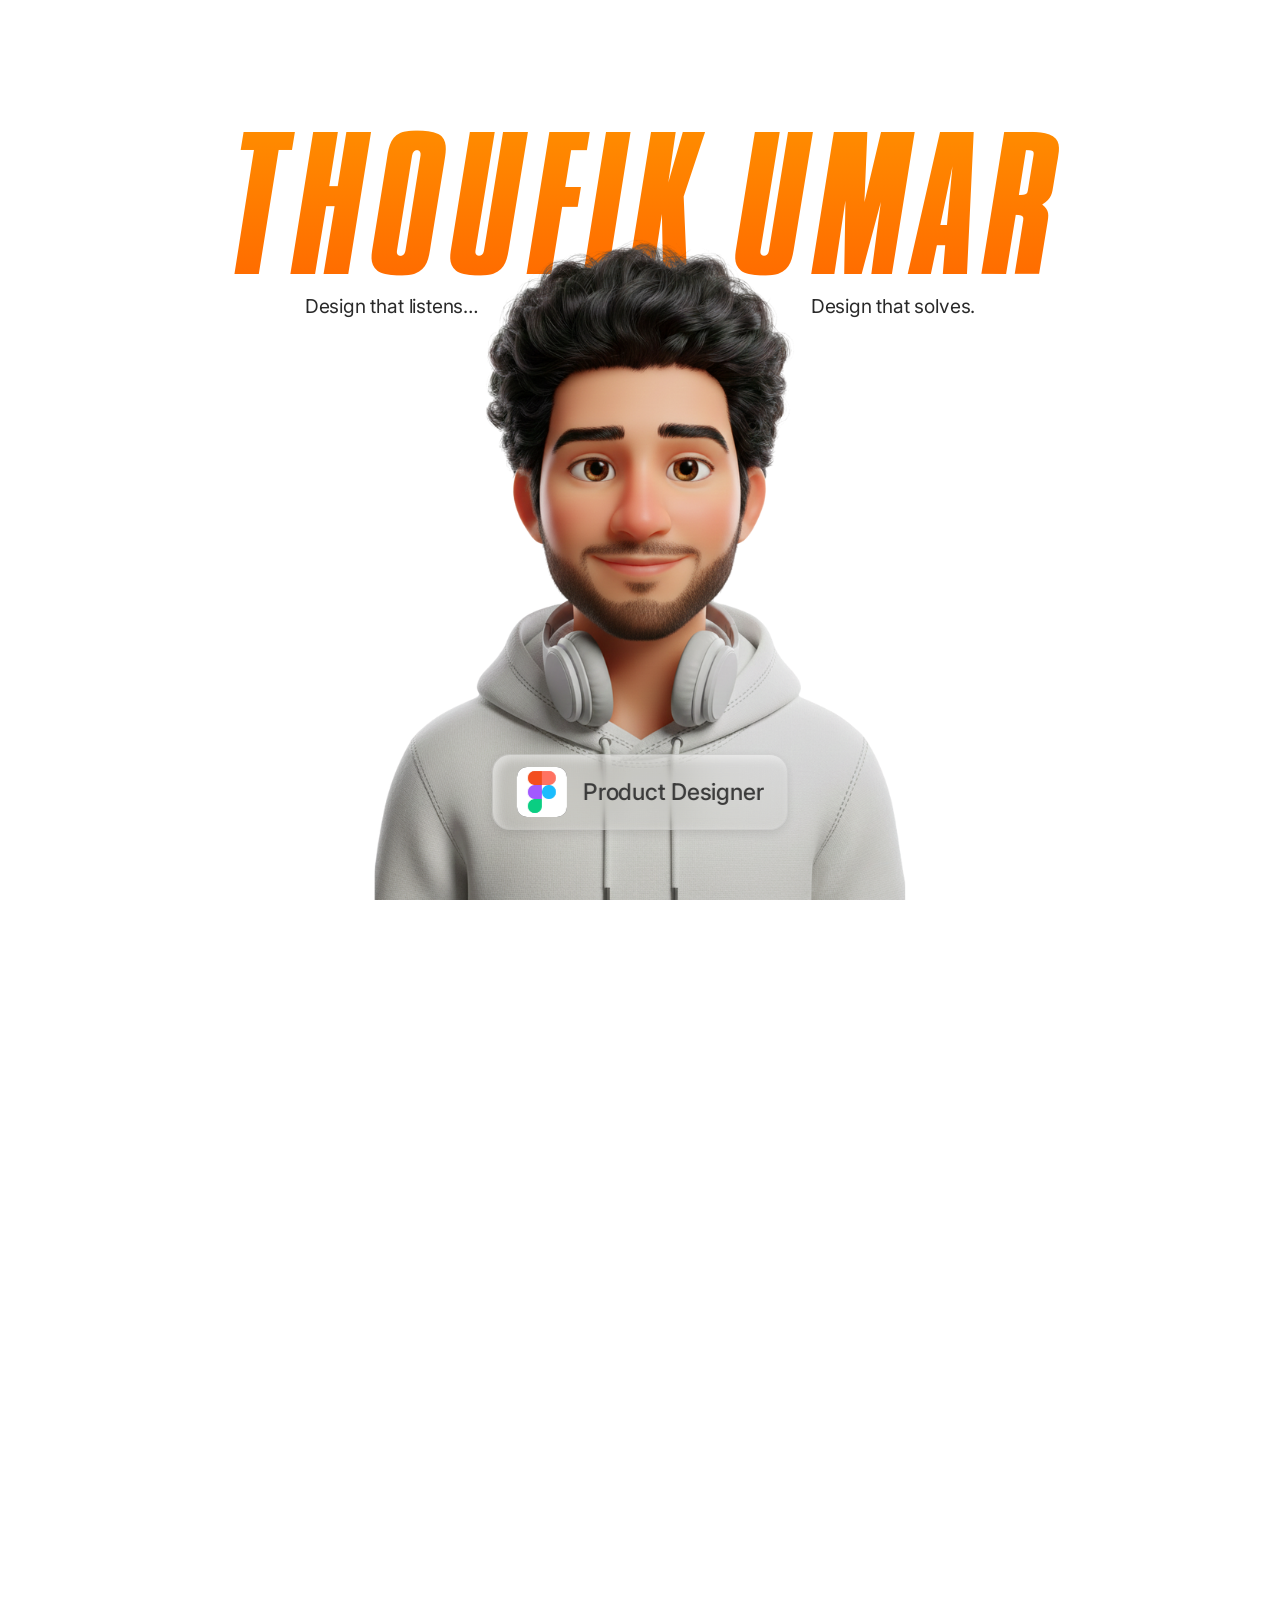
==== commit c0903988: "Flutter & Art Pf completed" ====
--- a/index.html
+++ b/index.html
@@ -65,7 +65,7 @@
                         <span class="expanded-hashtag">#QuietCuriosity</span>
                     </div>
                     <div class="expanded-image">
-                        <img src="assets/design_assets/about_section_img/who_am_i.png" alt="Who am I illustration">
+                        <img src="assets/design_assets/about_section_img/who_am_i1.png" alt="Who am I illustration">
                     </div>
                     <button class="card-collapse-btn" aria-label="Collapse">
                         <svg width="24" height="24" viewBox="0 0 24 24" fill="none">
@@ -97,7 +97,7 @@
                         <span class="expanded-hashtag">#DesignWithPurpose</span>
                     </div>
                     <div class="expanded-image">
-                        <img src="assets/design_assets/about_section_img/what_i_do.png" alt="What I do illustration">
+                        <img src="assets/design_assets/about_section_img/what_i_do1.png" alt="What I do illustration">
                     </div>
                     <button class="card-collapse-btn" aria-label="Collapse">
                         <svg width="24" height="24" viewBox="0 0 24 24" fill="none">
@@ -129,7 +129,7 @@
                         <span class="expanded-hashtag">#StructuredCreativity</span>
                     </div>
                     <div class="expanded-image">
-                        <img src="assets/design_assets/about_section_img/how_i_work.png" alt="How I Work illustration">
+                        <img src="assets/design_assets/about_section_img/how_i_work1.png" alt="How I Work illustration">
                     </div>
                     <button class="card-collapse-btn" aria-label="Collapse">
                         <svg width="24" height="24" viewBox="0 0 24 24" fill="none">
@@ -161,7 +161,7 @@
                         <span class="expanded-hashtag">#ReliablePartner</span>
                     </div>
                     <div class="expanded-image">
-                        <img src="assets/design_assets/about_section_img/why_me_fits.png"
+                        <img src="assets/design_assets/about_section_img/why_me_fits1.png"
                             alt="Why me Fits illustration">
                     </div>
                     <button class="card-collapse-btn" aria-label="Collapse">
--- a/styles.css
+++ b/styles.css
@@ -469,20 +469,21 @@
 
 .card-collapse-btn {
     position: absolute;
-    top: 24px;
+    top: 50%;
     right: 24px;
+    transform: translateY(-50%);
     width: 40px;
     height: 40px;
     border-radius: 50%;
-    background: rgba(0, 0, 0, 0.1);
-    color: #1a1a1a;
+    background: #000;
+    color: #fff;
     border: none;
     cursor: pointer;
     display: flex;
     align-items: center;
     justify-content: center;
     opacity: 0;
-    transition: opacity 0.2s ease, background 0.2s ease;
+    transition: opacity 0.2s ease, background 0.2s ease, transform 0.2s ease;
 }
 
 .about-card.is-expanded .card-collapse-btn {
@@ -963,9 +964,9 @@
 /* Header Bar */
 .preview-header-bar {
     width: 100%;
-    max-width: 1200px;
-    margin: 0 auto;
-    padding: 60px 0 40px;
+    margin: 0;
+    padding: 60px 24px 40px;
+    /* Reduced by 40% from 40px */
     display: flex;
     justify-content: flex-start;
     align-items: center;
@@ -1176,7 +1177,7 @@
     color: #1a1a1a;
     transition: all 0.2s;
     position: absolute;
-    left: 200px;
+    left: 180px;
 }
 
 .preview-header-back-btn:hover {
@@ -2490,20 +2491,21 @@
     background-color: #ffffff;
     /* White fill for efficiency */
     z-index: 1000;
-    padding: 20px 200px;
-    /* Standard padding with 200px sides */
+    padding: 20px 24px;
+    /* Reduced by 40% from 40px */
 }
 
 /* Generic Header Padding (Preview Screens & Case Studies) */
 .preview-header-bar .preview-header {
-    padding-left: 300px;
-    /* Default 300px */
+    padding-left: 0;
+    margin-left: -30px;
+    /* Reduced by additional 130px from 100px */
 }
 
 /* Specific Override for Project Full View (+50px) */
 .project-detail-view .preview-header {
-    padding-left: 350px;
-    /* 300px + 50px = 350px */
+    padding-left: 20px;
+    /* Reduced by additional 130px from 150px */
 }
 
 /* Specific Fix for Full Case Study View (Prevents wrapping) */
@@ -2514,7 +2516,7 @@
 
 /* Add padding to container to prevent content hiding behind fixed header */
 .project-detail-view {
-    padding-top: 140px;
+    padding-top: 100px;
 }
 
 .project-detail-page-title {
@@ -2529,8 +2531,8 @@
 
 .project-intro {
     text-align: center;
-    margin-top: 30px;
-    /* Reduced by 50px from 80px */
+    margin-top: 18px;
+    /* Reduced by 40% from 30px */
     padding: 0 20px;
 }
 
@@ -3260,7 +3262,21 @@
     background-color: #ffffff;
     padding: 80px 40px 120px 40px;
     text-align: center;
-    border-top: 1px solid rgba(0, 0, 0, 0.05);
+    position: relative;
+    /* For pseudo-element positioning */
+}
+
+.site-footer::before {
+    content: "";
+    display: block;
+    width: calc(100% - 400px);
+    /* 200px left + 200px right */
+    height: 1px;
+    background-color: rgba(0, 0, 0, 0.05);
+    position: absolute;
+    top: 0;
+    left: 50%;
+    transform: translateX(-50%);
 }
 
 .footer-container {
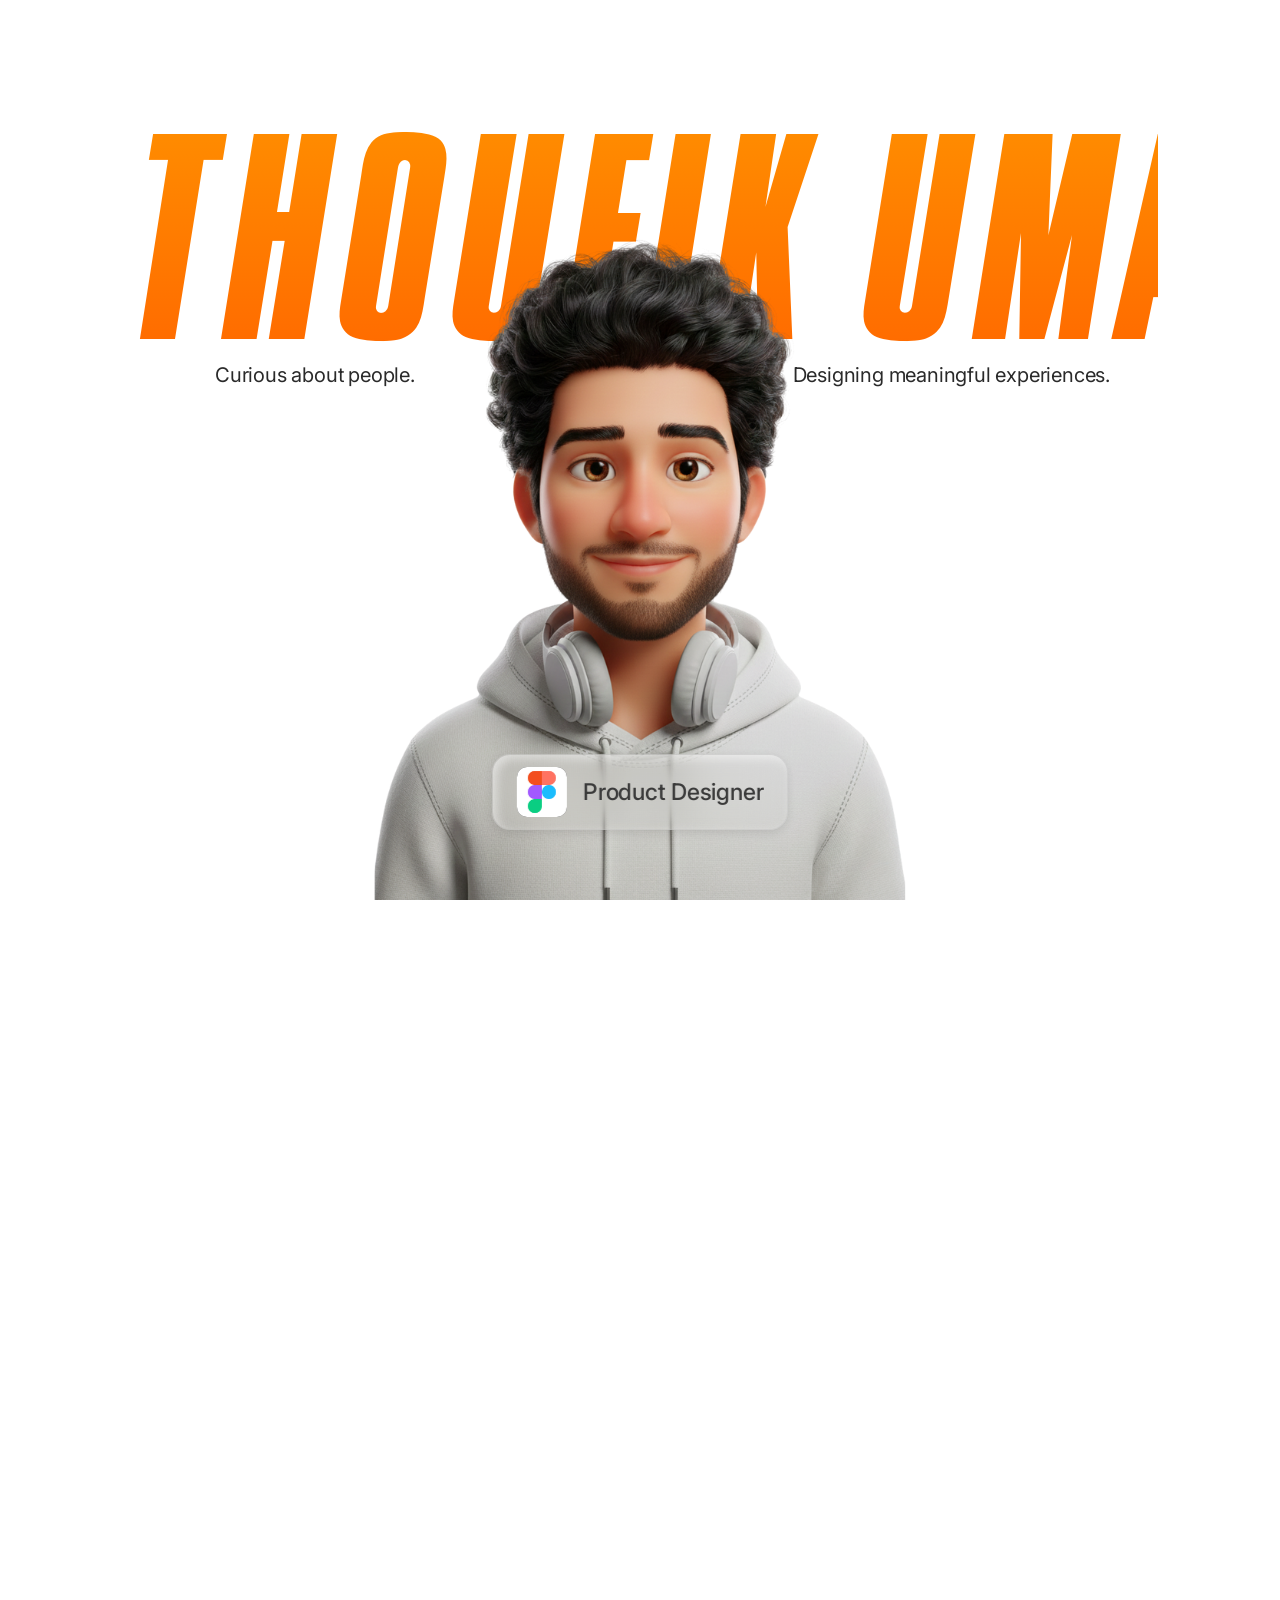
==== commit 51e219b7: "Responsiveness Update" ====
--- a/index.html
+++ b/index.html
@@ -1,1886 +1,1953 @@
-<!DOCTYPE html>
-<html lang="en">
-
-<head>
-    <meta charset="UTF-8">
-    <meta name="viewport" content="width=device-width, initial-scale=1.0">
-    <title>Thoufik Umar | Product Designer</title>
-    <meta name="description"
-        content="Thoufik Umar - Product Designer portfolio showcasing design work and creative projects.">
-    <link rel="preconnect" href="https://fonts.googleapis.com">
-    <link rel="preconnect" href="https://fonts.gstatic.com" crossorigin>
-    <link
-        href="https://fonts.googleapis.com/css2?family=Inter:wght@400;500;600&family=Manrope:wght@300;500;600&family=Artifika&family=Orbitron:wght@700&display=swap"
-        rel="stylesheet">
-    <link rel="stylesheet" href="styles.css">
-</head>
-
-<body>
-    <section class="hero">
-        <!-- LAYER 1: Base Background Content (z-index: 1) -->
-        <div class="hero-background">
-            <h1 class="hero-name">THOUFIK UMAR</h1>
-            <div class="philosophy-container">
-                <span class="philosophy-left">Design that listens…</span>
-                <span class="philosophy-right">Design that solves.</span>
-            </div>
-        </div>
-
-        <!-- LAYER 2: Avatar Content (z-index: 2) -->
-        <div class="hero-avatar">
-            <img src="assets/design_assets/hero_section_img/dphero.png" alt="Thoufik Umar Avatar">
-        </div>
-
-        <!-- LAYER 3: Role Pill (z-index: 3) -->
-        <div class="role-pill">
-            <div class="role-icon">
-                <img src="assets/design_assets/hero_section_img/figma_icon.jpg" alt="Figma Icon"
-                    style="width: 100%; height: 100%; object-fit: contain; border-radius: 6px;">
-            </div>
-            <span>Product Designer</span>
-        </div>
-    </section>
-
-    <!-- ABOUT SECTION -->
-    <section class="about" id="about">
-        <div class="about-cards">
-            <!-- Card 1: Who am I? -->
-            <div class="about-card" data-card="whoami">
-                <div class="card-collapsed">
-                    <h2 class="card-heading">Who<br>am<br>I?</h2>
-                    <p class="card-subtext">The story<br>behind me</p>
-                    <button class="card-expand-btn" aria-label="Expand Who am I">
-                        <svg width="24" height="24" viewBox="0 0 24 24" fill="none">
-                            <path d="M7 17L17 7M17 7H7M17 7V17" stroke="currentColor" stroke-width="2"
-                                stroke-linecap="round" stroke-linejoin="round" />
-                        </svg>
-                    </button>
-                </div>
-                <div class="card-expanded">
-                    <div class="expanded-content">
-                        <h3 class="expanded-heading">Who am I?</h3>
-                        <p class="expanded-text">I'm a self-taught product designer who believes great design starts
-                            with listening. My journey began with curiosity—tinkering with interfaces, studying user
-                            behavior, and finding beauty in functional simplicity.</p>
-                        <span class="expanded-hashtag">#QuietCuriosity</span>
-                    </div>
-                    <div class="expanded-image">
-                        <img src="assets/design_assets/about_section_img/who_am_i1.png" alt="Who am I illustration">
-                    </div>
-                    <button class="card-collapse-btn" aria-label="Collapse">
-                        <svg width="24" height="24" viewBox="0 0 24 24" fill="none">
-                            <path d="M18 6L6 18M6 6L18 18" stroke="currentColor" stroke-width="2"
-                                stroke-linecap="round" />
-                        </svg>
-                    </button>
-                </div>
-            </div>
-
-            <!-- Card 2: What I do? -->
-            <div class="about-card" data-card="whatido">
-                <div class="card-collapsed">
-                    <h2 class="card-heading">What<br>I<br>do?</h2>
-                    <p class="card-subtext">My design focus</p>
-                    <button class="card-expand-btn" aria-label="Expand What I do">
-                        <svg width="24" height="24" viewBox="0 0 24 24" fill="none">
-                            <path d="M7 17L17 7M17 7H7M17 7V17" stroke="currentColor" stroke-width="2"
-                                stroke-linecap="round" stroke-linejoin="round" />
-                        </svg>
-                    </button>
-                </div>
-                <div class="card-expanded">
-                    <div class="expanded-content">
-                        <h3 class="expanded-heading">What I do?</h3>
-                        <p class="expanded-text">I focus on designing end-to-end user experiences—from research and
-                            wireframing to high-fidelity prototypes. My skills span UI/UX design, interaction design,
-                            and translating complex problems into purposeful solutions.</p>
-                        <span class="expanded-hashtag">#DesignWithPurpose</span>
-                    </div>
-                    <div class="expanded-image">
-                        <img src="assets/design_assets/about_section_img/what_i_do1.png" alt="What I do illustration">
-                    </div>
-                    <button class="card-collapse-btn" aria-label="Collapse">
-                        <svg width="24" height="24" viewBox="0 0 24 24" fill="none">
-                            <path d="M18 6L6 18M6 6L18 18" stroke="currentColor" stroke-width="2"
-                                stroke-linecap="round" />
-                        </svg>
-                    </button>
-                </div>
-            </div>
-
-            <!-- Card 3: How I Work? -->
-            <div class="about-card" data-card="howiwork">
-                <div class="card-collapsed">
-                    <h2 class="card-heading">How<br>I<br>Work?</h2>
-                    <p class="card-subtext">Approach<br>& process</p>
-                    <button class="card-expand-btn" aria-label="Expand How I Work">
-                        <svg width="24" height="24" viewBox="0 0 24 24" fill="none">
-                            <path d="M7 17L17 7M17 7H7M17 7V17" stroke="currentColor" stroke-width="2"
-                                stroke-linecap="round" stroke-linejoin="round" />
-                        </svg>
-                    </button>
-                </div>
-                <div class="card-expanded">
-                    <div class="expanded-content">
-                        <h3 class="expanded-heading">How I Work?</h3>
-                        <p class="expanded-text">I believe in collaborative, iterative design. I start with deep
-                            listening, move into structured exploration, and refine through continuous feedback. Every
-                            project is a partnership built on clarity and open communication.</p>
-                        <span class="expanded-hashtag">#StructuredCreativity</span>
-                    </div>
-                    <div class="expanded-image">
-                        <img src="assets/design_assets/about_section_img/how_i_work1.png" alt="How I Work illustration">
-                    </div>
-                    <button class="card-collapse-btn" aria-label="Collapse">
-                        <svg width="24" height="24" viewBox="0 0 24 24" fill="none">
-                            <path d="M18 6L6 18M6 6L18 18" stroke="currentColor" stroke-width="2"
-                                stroke-linecap="round" />
-                        </svg>
-                    </button>
-                </div>
-            </div>
-
-            <!-- Card 4: Why me Fits? -->
-            <div class="about-card" data-card="whymefits">
-                <div class="card-collapsed">
-                    <h2 class="card-heading">Why<br>Me<br>Fits?</h2>
-                    <p class="card-subtext">What sets<br>me apart</p>
-                    <button class="card-expand-btn" aria-label="Expand Why me Fits">
-                        <svg width="24" height="24" viewBox="0 0 24 24" fill="none">
-                            <path d="M7 17L17 7M17 7H7M17 7V17" stroke="currentColor" stroke-width="2"
-                                stroke-linecap="round" stroke-linejoin="round" />
-                        </svg>
-                    </button>
-                </div>
-                <div class="card-expanded">
-                    <div class="expanded-content">
-                        <h3 class="expanded-heading">Why me Fits?</h3>
-                        <p class="expanded-text">I bring reliability, creative problem-solving, and a genuine care for
-                            craft. I'm not just designing screens—I'm invested in building products that truly serve
-                            users and align with business goals.</p>
-                        <span class="expanded-hashtag">#ReliablePartner</span>
-                    </div>
-                    <div class="expanded-image">
-                        <img src="assets/design_assets/about_section_img/why_me_fits1.png"
-                            alt="Why me Fits illustration">
-                    </div>
-                    <button class="card-collapse-btn" aria-label="Collapse">
-                        <svg width="24" height="24" viewBox="0 0 24 24" fill="none">
-                            <path d="M18 6L6 18M6 6L18 18" stroke="currentColor" stroke-width="2"
-                                stroke-linecap="round" />
-                        </svg>
-                    </button>
-                </div>
-            </div>
-        </div>
-    </section>
-
-    <!-- NAVIGATION GATE SECTION -->
-    <section class="nav-gate" id="nav-gate">
-        <!-- Case Studies - Primary path (top-left) -->
-        <a href="#case-studies" class="nav-gate-link nav-gate-case-studies" data-navigate="case-studies">
-            <h2 class="nav-gate-heading">CASE STUDIES</h2>
-            <span class="nav-gate-icon">
-                <svg width="50" height="50" viewBox="0 0 24 24" fill="none">
-                    <path d="M7 17L17 7M17 7H7M17 7V17" stroke="currentColor" stroke-width="2" stroke-linecap="round"
-                        stroke-linejoin="round" />
-                </svg>
-            </span>
-        </a>
-
-        <!-- Supporting text with line -->
-        <div class="nav-gate-divider">
-            <div class="nav-gate-divider-line"></div>
-            <p class="nav-gate-subtext">
-                Selected works demonstrating problem awareness, constraint-driven thinking, and purposeful design.
-            </p>
-        </div>
-
-        <!-- Projects - Secondary path (bottom-right) -->
-        <a href="#projects" class="nav-gate-link nav-gate-projects" data-navigate="projects">
-            <span class="nav-gate-icon">
-                <svg width="50" height="50" viewBox="0 0 24 24" fill="none">
-                    <path d="M7 17L17 7M17 7H7M17 7V17" stroke="currentColor" stroke-width="2" stroke-linecap="round"
-                        stroke-linejoin="round" />
-                </svg>
-            </span>
-            <h2 class="nav-gate-heading">PROJECTS</h2>
-        </a>
-    </section>
-
-    <!-- SECTION 1 — Creative Extensions (Gateway) -->
-    <section class="creative-extensions">
-        <h2 class="ce-section-title">Creative Extensions</h2>
-        <div class="ce-container">
-            <!-- CARD 1 — Museum of Art -->
-            <div class="ce-card ce-museum" id="gate-museum">
-                <div class="ce-card-bg">
-                    <img src="assets/design_assets/creative_extension_img/ce1.png" alt="Museum of Art Background">
-                </div>
-                <div class="ce-card-content">
-                    <h2 class="ce-card-title museum-title">Museum<br>of<br>Art</h2>
-                    <button class="ce-explore-btn" id="explore-museum">
-                        <span>Explore</span>
-                        <div class="ce-btn-icon">
-                            <svg width="20" height="20" viewBox="0 0 24 24" fill="none">
-                                <path d="M7 17L17 7M17 7H7M17 7V17" stroke="currentColor" stroke-width="2"
-                                    stroke-linecap="round" stroke-linejoin="round" />
-                            </svg>
-                        </div>
-                    </button>
-                </div>
-            </div>
-
-            <!-- CARD 2 — Flutter Interface Collection -->
-            <div class="ce-card ce-flutter" id="gate-flutter">
-                <div class="ce-card-bg">
-                    <img src="assets/design_assets/creative_extension_img/ce2.png"
-                        alt="Flutter Interface Collection Background">
-                </div>
-                <div class="ce-card-content">
-                    <h2 class="ce-card-title flutter-title">Flutter<br>Interface<br>Collection</h2>
-                    <button class="ce-explore-btn" id="explore-flutter">
-                        <span>Explore</span>
-                        <div class="ce-btn-icon">
-                            <svg width="20" height="20" viewBox="0 0 24 24" fill="none">
-                                <path d="M7 17L17 7M17 7H7M17 7V17" stroke="currentColor" stroke-width="2"
-                                    stroke-linecap="round" stroke-linejoin="round" />
-                            </svg>
-                        </div>
-                    </button>
-                </div>
-            </div>
-        </div>
-    </section>
-
-    <!-- SECTION 2 — Footer (Contact Closure) -->
-    <footer class="site-footer">
-        <div class="footer-container">
-            <h2 class="footer-title">Get in touch</h2>
-            <p class="footer-contact-text">If my work resonates, feel free to reach out.</p>
-            <div class="footer-social-row">
-                <a href="https://www.linkedin.com/in/thoufikumar/" target="_blank" class="footer-social-link"
-                    aria-label="LinkedIn">
-                    <svg width="40" height="40" viewBox="0 0 24 24" fill="none" stroke="#888" stroke-width="1.5"
-                        stroke-linecap="round" stroke-linejoin="round">
-                        <path d="M16 8a6 6 0 0 1 6 6v7h-4v-7a2 2 0 0 0-2-2 2 2 0 0 0-2 2v7h-4v-7a6 6 0 0 1 6-6z"></path>
-                        <rect x="2" y="9" width="4" height="12"></rect>
-                        <circle cx="4" cy="4" r="2"></circle>
-                    </svg>
-                </a>
-                <a href="https://github.com/thoufikumar" target="_blank" class="footer-social-link" aria-label="GitHub">
-                    <svg width="40" height="40" viewBox="0 0 24 24" fill="none" stroke="#888" stroke-width="1.5"
-                        stroke-linecap="round" stroke-linejoin="round">
-                        <path
-                            d="M9 19c-5 1.5-5-2.5-7-3m14 6v-3.87a3.37 3.37 0 0 0-.94-2.61c3.14-.35 6.44-1.54 6.44-7A5.44 5.44 0 0 0 20 4.77 5.07 5.07 0 0 0 19.91 1S18.73.65 16 2.48a13.38 13.38 0 0 0-7 0C6.27.65 5.09 1 5.09 1A5.07 5.07 0 0 0 5 4.77a5.44 5.44 0 0 0-1.5 3.78c0 5.42 3.3 6.61 6.44 7A3.37 3.37 0 0 0 9 18.13V22">
-                        </path>
-                    </svg>
-                </a>
-                <a href="mailto:sjartistic3422@gmail.com" class="footer-social-link" aria-label="Email">
-                    <svg width="40" height="40" viewBox="0 0 24 24" fill="none" stroke="#888" stroke-width="1.5"
-                        stroke-linecap="round" stroke-linejoin="round">
-                        <path d="M4 4h16c1.1 0 2 .9 2 2v12c0 1.1-.9 2-2 2H4c-1.1 0-2-.9-2-2V6c0-1.1.9-2 2-2z"></path>
-                        <polyline points="22,6 12,13 2,6"></polyline>
-                    </svg>
-                </a>
-                <a href="https://www.instagram.com/teshart._/" target="_blank" class="footer-social-link"
-                    aria-label="Instagram">
-                    <svg width="40" height="40" viewBox="0 0 24 24" fill="none" stroke="#888" stroke-width="1.5"
-                        stroke-linecap="round" stroke-linejoin="round">
-                        <rect x="2" y="2" width="20" height="20" rx="5" ry="5"></rect>
-                        <path d="M16 11.37A4 4 0 1 1 12.63 8 4 4 0 0 1 16 11.37z"></path>
-                        <line x1="17.5" y1="6.5" x2="17.51" y2="6.5"></line>
-                    </svg>
-                </a>
-            </div>
-        </div>
-    </footer>
-
-
-    <!-- MY PROJECTS LIST VIEW (D-04) -->
-    <section class="projects-view" id="projects-view" style="display: none;">
-        <header class="projects-header">
-            <button class="projects-back-btn" id="projects-back-btn" aria-label="Go back to Home">
-                <svg width="40" height="40" viewBox="0 0 40 40" fill="none">
-                    <circle cx="20" cy="20" r="19" stroke="black" stroke-width="1.5" />
-                    <path d="M24 20H16M16 20L20 24M16 20L20 16" stroke="black" stroke-width="1.5" stroke-linecap="round"
-                        stroke-linejoin="round" />
-                </svg>
-            </button>
-            <h1 class="projects-page-title">My Projects</h1>
-        </header>
-
-        <div class="projects-list-container">
-            <!-- Project 1 -->
-            <div class="project-item" data-project-id="smartmeet-ui">
-                <div class="project-badge">1</div>
-                <div class="project-info">
-                    <h2 class="project-item-title">SmartMeet App UI Screens</h2>
-                    <p class="project-item-desc">A dual-role meeting scheduler built for students and faculty.</p>
-                    <div class="project-divider"></div>
-                </div>
-            </div>
-
-            <!-- Project 2 -->
-            <div class="project-item" data-project-id="teshart">
-                <div class="project-badge">2</div>
-                <div class="project-info">
-                    <h2 class="project-item-title">Teshart – Art Order Management App</h2>
-                    <p class="project-item-desc">A mobile app for artists to track orders, payments, and performance.
-                    </p>
-                    <div class="project-divider"></div>
-                </div>
-            </div>
-
-            <!-- Project 3 -->
-            <div class="project-item" data-project-id="walley">
-                <div class="project-badge">3</div>
-                <div class="project-info">
-                    <h2 class="project-item-title">Walley – Personal Finance App</h2>
-                    <p class="project-item-desc">A mobile app for expenses, splits, and calm money awareness.</p>
-                    <div class="project-divider"></div>
-                </div>
-            </div>
-
-            <!-- Project 4 -->
-            <div class="project-item" data-project-id="tshirt">
-                <div class="project-badge">4</div>
-                <div class="project-info">
-                    <h2 class="project-item-title">T-Shirt Design Projects</h2>
-                    <p class="project-item-desc">Concept-led apparel designs built around typography and identity.</p>
-                    <div class="project-divider"></div>
-                </div>
-            </div>
-        </div>
-    </section>
-
-    <!-- PROJECT FULL VIEW: SMARTMEET (D-04.1) -->
-    <section class="project-detail-view" id="project-full-view-smartmeet" style="display: none;">
-        <header class="preview-header-bar">
-            <button class="preview-header-back-btn" id="project-smartmeet-back-btn" aria-label="Back">
-                <svg width="24" height="24" viewBox="0 0 24 24" fill="none">
-                    <path d="M19 12H5M5 12L12 19M5 12L12 5" stroke="currentColor" stroke-width="2"
-                        stroke-linecap="round" stroke-linejoin="round" />
-                </svg>
-            </button>
-            <h1 class="preview-header">PROJECT 1 - SMARTMEET</h1>
-        </header>
-
-        <div class="project-intro">
-            <h2 class="project-detail-name">SmartMeet Application</h2>
-            <p class="project-detail-desc">A dual-role meeting scheduler designed to streamline appointment booking
-                between students and faculty with clear availability, status updates, and structured communication.</p>
-        </div>
-
-        <div class="core-flow-section">
-            <h3 class="detail-section-title">Core Flow</h3>
-            <p class="detail-section-subtext">Represents the complete scheduling journey, from raising a meeting request
-                to faculty review, approval, and final confirmation.</p>
-            <button class="detail-cta-btn" id="smartmeet-view-case-study">View Full Case Study &rarr;</button>
-        </div>
-
-        <div class="ui-screens-section">
-            <h3 class="detail-section-title">UI Screens</h3>
-            <p class="detail-section-subtext">A set of essential screens mapped to user actions, designed to support
-                smooth navigation and reduce decision friction.</p>
-
-            <div class="ui-screens-list">
-                <!-- UI Screen Block Group 1 -->
-                <div class="ui-screen-block-group">
-                    <!-- UI Screen Block 1 - Left Aligned -->
-                    <div class="ui-screen-highlight-block">
-                        <!-- Layer 1: Anchor Circle -->
-                        <div class="ui-anchor-circle"></div>
-
-                        <!-- Layer 2: Feature Text Lines -->
-                        <div class="ui-feature-text">
-                            <div class="ui-feature-line">
-                                <svg class="ui-tick-icon" width="20" height="20" viewBox="0 0 20 20" fill="none">
-                                    <circle cx="10" cy="10" r="10" fill="#4CAF50" />
-                                    <path d="M14 7L8.5 12.5L6 10" stroke="white" stroke-width="2" stroke-linecap="round"
-                                        stroke-linejoin="round" />
-                                </svg>
-                                <span>Today's meeting clarity</span>
-                            </div>
-                            <div class="ui-feature-line">
-                                <svg class="ui-tick-icon" width="20" height="20" viewBox="0 0 20 20" fill="none">
-                                    <circle cx="10" cy="10" r="10" fill="#4CAF50" />
-                                    <path d="M14 7L8.5 12.5L6 10" stroke="white" stroke-width="2" stroke-linecap="round"
-                                        stroke-linejoin="round" />
-                                </svg>
-                                <span>Instant status overview</span>
-                            </div>
-                        </div>
-
-                        <!-- Layer 3: Mobile Mockup -->
-                        <div class="ui-mockup-container">
-                            <img src="assets/design_assets/smartmeet_img/1.png" alt="SmartMeet UI Screen"
-                                class="ui-mockup-image">
-                        </div>
-
-                        <!-- Layer 4: Numbered Label -->
-                        <div class="ui-number-label">1</div>
-                    </div>
-
-                    <!-- UI Screen Block 2 - Mirrored (Right Aligned) -->
-                    <div class="ui-screen-highlight-block ui-screen-mirrored">
-                        <!-- Layer 1: Anchor Circle -->
-                        <div class="ui-anchor-circle"></div>
-
-                        <!-- Layer 2: Feature Text Lines -->
-                        <div class="ui-feature-text">
-                            <div class="ui-feature-line">
-                                <svg class="ui-tick-icon" width="20" height="20" viewBox="0 0 20 20" fill="none">
-                                    <circle cx="10" cy="10" r="10" fill="#4CAF50" />
-                                    <path d="M14 7L8.5 12.5L6 10" stroke="white" stroke-width="2" stroke-linecap="round"
-                                        stroke-linejoin="round" />
-                                </svg>
-                                <span>Smart faculty filtering</span>
-                            </div>
-                            <div class="ui-feature-line">
-                                <svg class="ui-tick-icon" width="20" height="20" viewBox="0 0 20 20" fill="none">
-                                    <circle cx="10" cy="10" r="10" fill="#4CAF50" />
-                                    <path d="M14 7L8.5 12.5L6 10" stroke="white" stroke-width="2" stroke-linecap="round"
-                                        stroke-linejoin="round" />
-                                </svg>
-                                <span>Guided request flow</span>
-                            </div>
-                        </div>
-
-                        <!-- Layer 3: Mobile Mockup -->
-                        <div class="ui-mockup-container">
-                            <img src="assets/design_assets/smartmeet_img/2.png" alt="SmartMeet UI Screen 2"
-                                class="ui-mockup-image">
-                        </div>
-
-                        <!-- Layer 4: Numbered Label -->
-                        <div class="ui-number-label">2</div>
-                    </div>
-                </div>
-
-                <!-- UI Screen Block Group 2 -->
-                <div class="ui-screen-block-group">
-                    <!-- UI Screen Block 3 - Left Aligned -->
-                    <div class="ui-screen-highlight-block">
-                        <!-- Layer 1: Anchor Circle -->
-                        <div class="ui-anchor-circle"></div>
-
-                        <!-- Layer 2: Feature Text Lines -->
-                        <div class="ui-feature-text">
-                            <div class="ui-feature-line">
-                                <svg class="ui-tick-icon" width="20" height="20" viewBox="0 0 20 20" fill="none">
-                                    <circle cx="10" cy="10" r="10" fill="#4CAF50" />
-                                    <path d="M14 7L8.5 12.5L6 10" stroke="white" stroke-width="2" stroke-linecap="round"
-                                        stroke-linejoin="round" />
-                                </svg>
-                                <span>Urgent requests focus</span>
-                            </div>
-                            <div class="ui-feature-line">
-                                <svg class="ui-tick-icon" width="20" height="20" viewBox="0 0 20 20" fill="none">
-                                    <circle cx="10" cy="10" r="10" fill="#4CAF50" />
-                                    <path d="M14 7L8.5 12.5L6 10" stroke="white" stroke-width="2" stroke-linecap="round"
-                                        stroke-linejoin="round" />
-                                </svg>
-                                <span>Quick accept actions</span>
-                            </div>
-                        </div>
-
-                        <!-- Layer 3: Mobile Mockup -->
-                        <div class="ui-mockup-container">
-                            <img src="assets/design_assets/smartmeet_img/3.png" alt="SmartMeet UI Screen 3"
-                                class="ui-mockup-image">
-                        </div>
-
-                        <!-- Layer 4: Numbered Label -->
-                        <div class="ui-number-label">3</div>
-                    </div>
-
-                    <!-- UI Screen Block 4 - Mirrored (Right Aligned) -->
-                    <div class="ui-screen-highlight-block ui-screen-mirrored">
-                        <!-- Layer 1: Anchor Circle -->
-                        <div class="ui-anchor-circle"></div>
-
-                        <!-- Layer 2: Feature Text Lines -->
-                        <div class="ui-feature-text">
-                            <div class="ui-feature-line">
-                                <svg class="ui-tick-icon" width="20" height="20" viewBox="0 0 20 20" fill="none">
-                                    <circle cx="10" cy="10" r="10" fill="#4CAF50" />
-                                    <path d="M14 7L8.5 12.5L6 10" stroke="white" stroke-width="2" stroke-linecap="round"
-                                        stroke-linejoin="round" />
-                                </svg>
-                                <span>Time-based reminders</span>
-                            </div>
-                            <div class="ui-feature-line">
-                                <svg class="ui-tick-icon" width="20" height="20" viewBox="0 0 20 20" fill="none">
-                                    <circle cx="10" cy="10" r="10" fill="#4CAF50" />
-                                    <path d="M14 7L8.5 12.5L6 10" stroke="white" stroke-width="2" stroke-linecap="round"
-                                        stroke-linejoin="round" />
-                                </svg>
-                                <span>Priority-aware alerts</span>
-                            </div>
-                        </div>
-
-                        <!-- Layer 3: Mobile Mockup -->
-                        <div class="ui-mockup-container">
-                            <img src="assets/design_assets/smartmeet_img/4.png" alt="SmartMeet UI Screen 4"
-                                class="ui-mockup-image">
-                        </div>
-
-                        <!-- Layer 4: Numbered Label -->
-                        <div class="ui-number-label">4</div>
-                    </div>
-                </div>
-
-                <!-- UI Screen Block Group 3 -->
-                <div class="ui-screen-block-group">
-                    <!-- UI Screen Block 5 - Left Aligned -->
-                    <div class="ui-screen-highlight-block">
-                        <!-- Layer 1: Anchor Circle -->
-                        <div class="ui-anchor-circle"></div>
-
-                        <!-- Layer 2: Feature Text Lines -->
-                        <div class="ui-feature-text">
-                            <div class="ui-feature-line">
-                                <svg class="ui-tick-icon" width="20" height="20" viewBox="0 0 20 20" fill="none">
-                                    <circle cx="10" cy="10" r="10" fill="#4CAF50" />
-                                    <path d="M14 7L8.5 12.5L6 10" stroke="white" stroke-width="2" stroke-linecap="round"
-                                        stroke-linejoin="round" />
-                                </svg>
-                                <span>Request status sorting</span>
-                            </div>
-                            <div class="ui-feature-line">
-                                <svg class="ui-tick-icon" width="20" height="20" viewBox="0 0 20 20" fill="none">
-                                    <circle cx="10" cy="10" r="10" fill="#4CAF50" />
-                                    <path d="M14 7L8.5 12.5L6 10" stroke="white" stroke-width="2" stroke-linecap="round"
-                                        stroke-linejoin="round" />
-                                </svg>
-                                <span>Priority-based handling</span>
-                            </div>
-                        </div>
-
-                        <!-- Layer 3: Mobile Mockup -->
-                        <div class="ui-mockup-container">
-                            <img src="assets/design_assets/smartmeet_img/5.png" alt="SmartMeet UI Screen 5"
-                                class="ui-mockup-image">
-                        </div>
-
-                        <!-- Layer 4: Numbered Label -->
-                        <div class="ui-number-label">5</div>
-                    </div>
-
-                    <!-- UI Screen Block 6 - Mirrored (Right Aligned) -->
-                    <div class="ui-screen-highlight-block ui-screen-mirrored">
-                        <!-- Layer 1: Anchor Circle -->
-                        <div class="ui-anchor-circle"></div>
-
-                        <!-- Layer 2: Feature Text Lines -->
-                        <div class="ui-feature-text">
-                            <div class="ui-feature-line">
-                                <svg class="ui-tick-icon" width="20" height="20" viewBox="0 0 20 20" fill="none">
-                                    <circle cx="10" cy="10" r="10" fill="#4CAF50" />
-                                    <path d="M14 7L8.5 12.5L6 10" stroke="white" stroke-width="2" stroke-linecap="round"
-                                        stroke-linejoin="round" />
-                                </svg>
-                                <span>Meeting history timeline</span>
-                            </div>
-                            <div class="ui-feature-line">
-                                <svg class="ui-tick-icon" width="20" height="20" viewBox="0 0 20 20" fill="none">
-                                    <circle cx="10" cy="10" r="10" fill="#4CAF50" />
-                                    <path d="M14 7L8.5 12.5L6 10" stroke="white" stroke-width="2" stroke-linecap="round"
-                                        stroke-linejoin="round" />
-                                </svg>
-                                <span>Past meeting records</span>
-                            </div>
-                        </div>
-
-                        <!-- Layer 3: Mobile Mockup -->
-                        <div class="ui-mockup-container">
-                            <img src="assets/design_assets/smartmeet_img/6.png" alt="SmartMeet UI Screen 6"
-                                class="ui-mockup-image">
-                        </div>
-
-                        <!-- Layer 4: Numbered Label -->
-                        <div class="ui-number-label">6</div>
-                    </div>
-                </div>
-            </div>
-        </div>
-        </div>
-
-        <div class="insight-section">
-            <h3 class="detail-section-title">UX Insight</h3>
-            <p class="insight-text">Students needed a faster way to request meetings without uncertainty around faculty
-                availability. Clear request states and approval feedback reduced follow-ups and improved scheduling
-                confidence.</p>
-        </div>
-    </section>
-
-    <!-- PROJECT FULL VIEW: TESHART -->
-    <section class="project-detail-view" id="project-full-view-teshart" style="display: none;">
-        <header class="preview-header-bar">
-            <button class="preview-header-back-btn" id="back-to-projects-teshart" aria-label="Back">
-                <svg width="24" height="24" viewBox="0 0 24 24" fill="none">
-                    <path d="M19 12H5M5 12L12 19M5 12L12 5" stroke="currentColor" stroke-width="2"
-                        stroke-linecap="round" stroke-linejoin="round" />
-                </svg>
-            </button>
-            <h1 class="preview-header">PROJECT 2 - TESHART</h1>
-        </header>
-
-        <div class="project-intro">
-            <h2 class="project-detail-name">Teshart Art Order Management</h2>
-            <p class="project-detail-desc">An internal order management application built to organize custom art
-                requests, track payments, and manage order progress efficiently.</p>
-        </div>
-
-        <div class="core-flow-section">
-            <h3 class="detail-section-title">Core Flow</h3>
-            <p class="detail-section-subtext">Demonstrates how art orders move through defined stages, from initial
-                request and approval to completion and delivery.</p>
-            <p class="detail-section-subtext" style="font-size: 14px; opacity: 0.5; margin-top: 8px;">Avatar images are
-                placeholders; actual order images will replace them.</p>
-        </div>
-
-        <div class="ui-screens-section">
-            <h3 class="detail-section-title">UI Screens</h3>
-            <p class="detail-section-subtext">Screens structured to provide quick access to order details, customer
-                information, and payment status.</p>
-
-            <div class="ui-screens-list">
-                <!-- UI Screen Block Group 1 -->
-                <div class="ui-screen-block-group">
-                    <!-- UI Screen Block 1 - Left Aligned -->
-                    <div class="ui-screen-highlight-block">
-                        <div class="ui-anchor-circle"></div>
-                        <div class="ui-feature-text">
-                            <div class="ui-feature-line">
-                                <svg class="ui-tick-icon" width="20" height="20" viewBox="0 0 20 20" fill="none">
-                                    <circle cx="10" cy="10" r="10" fill="#4CAF50" />
-                                    <path d="M14 7L8.5 12.5L6 10" stroke="white" stroke-width="2" stroke-linecap="round"
-                                        stroke-linejoin="round" />
-                                </svg>
-                                <span>Order request states</span>
-                            </div>
-                            <div class="ui-feature-line">
-                                <svg class="ui-tick-icon" width="20" height="20" viewBox="0 0 20 20" fill="none">
-                                    <circle cx="10" cy="10" r="10" fill="#4CAF50" />
-                                    <path d="M14 7L8.5 12.5L6 10" stroke="white" stroke-width="2" stroke-linecap="round"
-                                        stroke-linejoin="round" />
-                                </svg>
-                                <span>Quick status updates</span>
-                            </div>
-                        </div>
-                        <div class="ui-mockup-container">
-                            <img src="assets/design_assets/teshart_proj_screen_img/1.png" alt="Teshart UI Screen 1"
-                                class="ui-mockup-image">
-                        </div>
-                        <div class="ui-number-label">1</div>
-                    </div>
-
-                    <!-- UI Screen Block 2 - Mirrored -->
-                    <div class="ui-screen-highlight-block ui-screen-mirrored">
-                        <div class="ui-anchor-circle"></div>
-                        <div class="ui-feature-text">
-                            <div class="ui-feature-line">
-                                <svg class="ui-tick-icon" width="20" height="20" viewBox="0 0 20 20" fill="none">
-                                    <circle cx="10" cy="10" r="10" fill="#4CAF50" />
-                                    <path d="M14 7L8.5 12.5L6 10" stroke="white" stroke-width="2" stroke-linecap="round"
-                                        stroke-linejoin="round" />
-                                </svg>
-                                <span>Advance payment confirmation</span>
-                            </div>
-                            <div class="ui-feature-line">
-                                <svg class="ui-tick-icon" width="20" height="20" viewBox="0 0 20 20" fill="none">
-                                    <circle cx="10" cy="10" r="10" fill="#4CAF50" />
-                                    <path d="M14 7L8.5 12.5L6 10" stroke="white" stroke-width="2" stroke-linecap="round"
-                                        stroke-linejoin="round" />
-                                </svg>
-                                <span>Error-free payment flow</span>
-                            </div>
-                        </div>
-                        <div class="ui-mockup-container">
-                            <img src="assets/design_assets/teshart_proj_screen_img/2.png" alt="Teshart UI Screen 2"
-                                class="ui-mockup-image">
-                        </div>
-                        <div class="ui-number-label">2</div>
-                    </div>
-                </div>
-
-                <!-- UI Screen Block Group 2 -->
-                <div class="ui-screen-block-group">
-                    <!-- UI Screen Block 3 - Left Aligned -->
-                    <div class="ui-screen-highlight-block">
-                        <div class="ui-anchor-circle"></div>
-                        <div class="ui-feature-text">
-                            <div class="ui-feature-line">
-                                <svg class="ui-tick-icon" width="20" height="20" viewBox="0 0 20 20" fill="none">
-                                    <circle cx="10" cy="10" r="10" fill="#4CAF50" />
-                                    <path d="M14 7L8.5 12.5L6 10" stroke="white" stroke-width="2" stroke-linecap="round"
-                                        stroke-linejoin="round" />
-                                </svg>
-                                <span>Quick status control</span>
-                            </div>
-                            <div class="ui-feature-line">
-                                <svg class="ui-tick-icon" width="20" height="20" viewBox="0 0 20 20" fill="none">
-                                    <circle cx="10" cy="10" r="10" fill="#4CAF50" />
-                                    <path d="M14 7L8.5 12.5L6 10" stroke="white" stroke-width="2" stroke-linecap="round"
-                                        stroke-linejoin="round" />
-                                </svg>
-                                <span>Inline decision actions</span>
-                            </div>
-                        </div>
-                        <div class="ui-mockup-container">
-                            <img src="assets/design_assets/teshart_proj_screen_img/3.png" alt="Teshart UI Screen 3"
-                                class="ui-mockup-image">
-                        </div>
-                        <div class="ui-number-label">3</div>
-                    </div>
-
-                    <!-- UI Screen Block 4 - Mirrored -->
-                    <div class="ui-screen-highlight-block ui-screen-mirrored">
-                        <div class="ui-anchor-circle"></div>
-                        <div class="ui-feature-text">
-                            <div class="ui-feature-line">
-                                <svg class="ui-tick-icon" width="20" height="20" viewBox="0 0 20 20" fill="none">
-                                    <circle cx="10" cy="10" r="10" fill="#4CAF50" />
-                                    <path d="M14 7L8.5 12.5L6 10" stroke="white" stroke-width="2" stroke-linecap="round"
-                                        stroke-linejoin="round" />
-                                </svg>
-                                <span>Order status visibility</span>
-                            </div>
-                            <div class="ui-feature-line">
-                                <svg class="ui-tick-icon" width="20" height="20" viewBox="0 0 20 20" fill="none">
-                                    <circle cx="10" cy="10" r="10" fill="#4CAF50" />
-                                    <path d="M14 7L8.5 12.5L6 10" stroke="white" stroke-width="2" stroke-linecap="round"
-                                        stroke-linejoin="round" />
-                                </svg>
-                                <span>Payment progress clarity</span>
-                            </div>
-                        </div>
-                        <div class="ui-mockup-container">
-                            <img src="assets/design_assets/teshart_proj_screen_img/4.png" alt="Teshart UI Screen 4"
-                                class="ui-mockup-image">
-                        </div>
-                        <div class="ui-number-label">4</div>
-                    </div>
-                </div>
-
-                <!-- UI Screen Block Group 3 -->
-                <div class="ui-screen-block-group">
-                    <!-- UI Screen Block 5 - Left Aligned -->
-                    <div class="ui-screen-highlight-block">
-                        <div class="ui-anchor-circle"></div>
-                        <div class="ui-feature-text">
-                            <div class="ui-feature-line">
-                                <svg class="ui-tick-icon" width="20" height="20" viewBox="0 0 20 20" fill="none">
-                                    <circle cx="10" cy="10" r="10" fill="#4CAF50" />
-                                    <path d="M14 7L8.5 12.5L6 10" stroke="white" stroke-width="2" stroke-linecap="round"
-                                        stroke-linejoin="round" />
-                                </svg>
-                                <span>Completed order records</span>
-                            </div>
-                            <div class="ui-feature-line">
-                                <svg class="ui-tick-icon" width="20" height="20" viewBox="0 0 20 20" fill="none">
-                                    <circle cx="10" cy="10" r="10" fill="#4CAF50" />
-                                    <path d="M14 7L8.5 12.5L6 10" stroke="white" stroke-width="2" stroke-linecap="round"
-                                        stroke-linejoin="round" />
-                                </svg>
-                                <span>Post-order reference</span>
-                            </div>
-                        </div>
-                        <div class="ui-mockup-container">
-                            <img src="assets/design_assets/teshart_proj_screen_img/5.png" alt="Teshart UI Screen 5"
-                                class="ui-mockup-image">
-                        </div>
-                        <div class="ui-number-label">5</div>
-                    </div>
-
-                    <!-- UI Screen Block 6 - Mirrored -->
-                    <div class="ui-screen-highlight-block ui-screen-mirrored">
-                        <div class="ui-anchor-circle"></div>
-                        <div class="ui-feature-text">
-                            <div class="ui-feature-line">
-                                <svg class="ui-tick-icon" width="20" height="20" viewBox="0 0 20 20" fill="none">
-                                    <circle cx="10" cy="10" r="10" fill="#4CAF50" />
-                                    <path d="M14 7L8.5 12.5L6 10" stroke="white" stroke-width="2" stroke-linecap="round"
-                                        stroke-linejoin="round" />
-                                </svg>
-                                <span>Dropped order clarity</span>
-                            </div>
-                            <div class="ui-feature-line">
-                                <svg class="ui-tick-icon" width="20" height="20" viewBox="0 0 20 20" fill="none">
-                                    <circle cx="10" cy="10" r="10" fill="#4CAF50" />
-                                    <path d="M14 7L8.5 12.5L6 10" stroke="white" stroke-width="2" stroke-linecap="round"
-                                        stroke-linejoin="round" />
-                                </svg>
-                                <span>Refund status visibility</span>
-                            </div>
-                        </div>
-                        <div class="ui-mockup-container">
-                            <img src="assets/design_assets/teshart_proj_screen_img/6.png" alt="Teshart UI Screen 6"
-                                class="ui-mockup-image">
-                        </div>
-                        <div class="ui-number-label">6</div>
-                    </div>
-                </div>
-            </div>
-        </div>
-
-        <div class="insight-section">
-            <h3 class="detail-section-title">UX Insight</h3>
-            <p class="insight-text">Artists struggled to track multiple custom orders and payment stages across
-                conversations. A structured order flow improved visibility, reduced manual errors, and simplified client
-                coordination.</p>
-        </div>
-    </section>
-
-    <!-- PROJECT FULL VIEW: WALLEY -->
-    <section class="project-detail-view" id="project-full-view-walley" style="display: none;">
-        <header class="preview-header-bar">
-            <button class="preview-header-back-btn" id="back-to-projects-walley" aria-label="Back">
-                <svg width="24" height="24" viewBox="0 0 24 24" fill="none">
-                    <path d="M19 12H5M5 12L12 19M5 12L12 5" stroke="currentColor" stroke-width="2"
-                        stroke-linecap="round" stroke-linejoin="round" />
-                </svg>
-            </button>
-            <h1 class="preview-header">PROJECT 3 - WALLEY</h1>
-        </header>
-
-        <div class="project-intro">
-            <h2 class="project-detail-name">Walley Application</h2>
-            <p class="project-detail-desc">A personal finance application designed to help users track expenses,
-                understand spending habits, and maintain financial clarity.</p>
-        </div>
-
-        <div class="core-flow-section">
-            <h3 class="detail-section-title">Core Flow</h3>
-            <p class="detail-section-subtext">Outlines the process of adding transactions, categorizing expenses, and
-                reviewing spending summaries over time.</p>
-        </div>
-
-        <div class="ui-screens-section">
-            <h3 class="detail-section-title">UI Screens</h3>
-            <p class="detail-section-subtext">Interfaces designed with clear hierarchy and minimal clutter to help users
-                understand financial data at a glance.</p>
-
-            <div class="ui-screens-list">
-                <!-- UI Screen Block Group 1 -->
-                <div class="ui-screen-block-group">
-                    <!-- UI Screen Block 1 - Left Aligned -->
-                    <div class="ui-screen-highlight-block">
-                        <div class="ui-anchor-circle"></div>
-                        <div class="ui-feature-text">
-                            <div class="ui-feature-line">
-                                <svg class="ui-tick-icon" width="20" height="20" viewBox="0 0 20 20" fill="none">
-                                    <circle cx="10" cy="10" r="10" fill="#4CAF50" />
-                                    <path d="M14 7L8.5 12.5L6 10" stroke="white" stroke-width="2" stroke-linecap="round"
-                                        stroke-linejoin="round" />
-                                </svg>
-                                <span>Personalized financial context</span>
-                            </div>
-                            <div class="ui-feature-line">
-                                <svg class="ui-tick-icon" width="20" height="20" viewBox="0 0 20 20" fill="none">
-                                    <circle cx="10" cy="10" r="10" fill="#4CAF50" />
-                                    <path d="M14 7L8.5 12.5L6 10" stroke="white" stroke-width="2" stroke-linecap="round"
-                                        stroke-linejoin="round" />
-                                </svg>
-                                <span>Relevant insight setup</span>
-                            </div>
-                        </div>
-                        <div class="ui-mockup-container">
-                            <img src="assets/design_assets/walley_proj_screen_img/1.png" alt="Walley UI Screen 1"
-                                class="ui-mockup-image">
-                        </div>
-                        <div class="ui-number-label">1</div>
-                    </div>
-
-                    <!-- UI Screen Block 2 - Mirrored -->
-                    <div class="ui-screen-highlight-block ui-screen-mirrored">
-                        <div class="ui-anchor-circle"></div>
-                        <div class="ui-feature-text">
-                            <div class="ui-feature-line">
-                                <svg class="ui-tick-icon" width="20" height="20" viewBox="0 0 20 20" fill="none">
-                                    <circle cx="10" cy="10" r="10" fill="#4CAF50" />
-                                    <path d="M14 7L8.5 12.5L6 10" stroke="white" stroke-width="2" stroke-linecap="round"
-                                        stroke-linejoin="round" />
-                                </svg>
-                                <span>Manual - automatic entry</span>
-                            </div>
-                            <div class="ui-feature-line">
-                                <svg class="ui-tick-icon" width="20" height="20" viewBox="0 0 20 20" fill="none">
-                                    <circle cx="10" cy="10" r="10" fill="#4CAF50" />
-                                    <path d="M14 7L8.5 12.5L6 10" stroke="white" stroke-width="2" stroke-linecap="round"
-                                        stroke-linejoin="round" />
-                                </svg>
-                                <span>Judgment-free tracking</span>
-                            </div>
-                        </div>
-                        <div class="ui-mockup-container">
-                            <img src="assets/design_assets/walley_proj_screen_img/2.png" alt="Walley UI Screen 2"
-                                class="ui-mockup-image">
-                        </div>
-                        <div class="ui-number-label">2</div>
-                    </div>
-                </div>
-
-                <!-- UI Screen Block Group 2 -->
-                <div class="ui-screen-block-group">
-                    <!-- UI Screen Block 3 - Left Aligned -->
-                    <div class="ui-screen-highlight-block">
-                        <div class="ui-anchor-circle"></div>
-                        <div class="ui-feature-text">
-                            <div class="ui-feature-line">
-                                <svg class="ui-tick-icon" width="20" height="20" viewBox="0 0 20 20" fill="none">
-                                    <circle cx="10" cy="10" r="10" fill="#4CAF50" />
-                                    <path d="M14 7L8.5 12.5L6 10" stroke="white" stroke-width="2" stroke-linecap="round"
-                                        stroke-linejoin="round" />
-                                </svg>
-                                <span>Explainable spending insights</span>
-                            </div>
-                            <div class="ui-feature-line">
-                                <svg class="ui-tick-icon" width="20" height="20" viewBox="0 0 20 20" fill="none">
-                                    <circle cx="10" cy="10" r="10" fill="#4CAF50" />
-                                    <path d="M14 7L8.5 12.5L6 10" stroke="white" stroke-width="2" stroke-linecap="round"
-                                        stroke-linejoin="round" />
-                                </svg>
-                                <span>Behavioral trend awareness</span>
-                            </div>
-                        </div>
-                        <div class="ui-mockup-container">
-                            <img src="assets/design_assets/walley_proj_screen_img/3.png" alt="Walley UI Screen 3"
-                                class="ui-mockup-image">
-                        </div>
-                        <div class="ui-number-label">3</div>
-                    </div>
-
-                    <!-- UI Screen Block 4 - Mirrored -->
-                    <div class="ui-screen-highlight-block ui-screen-mirrored">
-                        <div class="ui-anchor-circle"></div>
-                        <div class="ui-feature-text">
-                            <div class="ui-feature-line">
-                                <svg class="ui-tick-icon" width="20" height="20" viewBox="0 0 20 20" fill="none">
-                                    <circle cx="10" cy="10" r="10" fill="#4CAF50" />
-                                    <path d="M14 7L8.5 12.5L6 10" stroke="white" stroke-width="2" stroke-linecap="round"
-                                        stroke-linejoin="round" />
-                                </svg>
-                                <span>Explain not decide</span>
-                            </div>
-                            <div class="ui-feature-line">
-                                <svg class="ui-tick-icon" width="20" height="20" viewBox="0 0 20 20" fill="none">
-                                    <circle cx="10" cy="10" r="10" fill="#4CAF50" />
-                                    <path d="M14 7L8.5 12.5L6 10" stroke="white" stroke-width="2" stroke-linecap="round"
-                                        stroke-linejoin="round" />
-                                </svg>
-                                <span>You stay in-control</span>
-                            </div>
-                        </div>
-                        <div class="ui-mockup-container">
-                            <img src="assets/design_assets/walley_proj_screen_img/4.png" alt="Walley UI Screen 4"
-                                class="ui-mockup-image">
-                        </div>
-                        <div class="ui-number-label">4</div>
-                    </div>
-                </div>
-
-                <!-- UI Screen Block Group 3 -->
-                <div class="ui-screen-block-group">
-                    <!-- UI Screen Block 5 - Left Aligned -->
-                    <div class="ui-screen-highlight-block">
-                        <div class="ui-anchor-circle"></div>
-                        <div class="ui-feature-text">
-                            <div class="ui-feature-line">
-                                <svg class="ui-tick-icon" width="20" height="20" viewBox="0 0 20 20" fill="none">
-                                    <circle cx="10" cy="10" r="10" fill="#4CAF50" />
-                                    <path d="M14 7L8.5 12.5L6 10" stroke="white" stroke-width="2" stroke-linecap="round"
-                                        stroke-linejoin="round" />
-                                </svg>
-                                <span>Calm financial explanations</span>
-                            </div>
-                            <div class="ui-feature-line">
-                                <svg class="ui-tick-icon" width="20" height="20" viewBox="0 0 20 20" fill="none">
-                                    <circle cx="10" cy="10" r="10" fill="#4CAF50" />
-                                    <path d="M14 7L8.5 12.5L6 10" stroke="white" stroke-width="2" stroke-linecap="round"
-                                        stroke-linejoin="round" />
-                                </svg>
-                                <span>Guidance without judgment</span>
-                            </div>
-                        </div>
-                        <div class="ui-mockup-container">
-                            <img src="assets/design_assets/walley_proj_screen_img/5.png" alt="Walley UI Screen 5"
-                                class="ui-mockup-image">
-                        </div>
-                        <div class="ui-number-label">5</div>
-                    </div>
-
-                    <!-- UI Screen Block 6 - Mirrored -->
-                    <div class="ui-screen-highlight-block ui-screen-mirrored">
-                        <div class="ui-anchor-circle"></div>
-                        <div class="ui-feature-text">
-                            <div class="ui-feature-line">
-                                <svg class="ui-tick-icon" width="20" height="20" viewBox="0 0 20 20" fill="none">
-                                    <circle cx="10" cy="10" r="10" fill="#4CAF50" />
-                                    <path d="M14 7L8.5 12.5L6 10" stroke="white" stroke-width="2" stroke-linecap="round"
-                                        stroke-linejoin="round" />
-                                </svg>
-                                <span>Conflict-free expense splitting</span>
-                            </div>
-                            <div class="ui-feature-line">
-                                <svg class="ui-tick-icon" width="20" height="20" viewBox="0 0 20 20" fill="none">
-                                    <circle cx="10" cy="10" r="10" fill="#4CAF50" />
-                                    <path d="M14 7L8.5 12.5L6 10" stroke="white" stroke-width="2" stroke-linecap="round"
-                                        stroke-linejoin="round" />
-                                </svg>
-                                <span>Relationships over reminders</span>
-                            </div>
-                        </div>
-                        <div class="ui-mockup-container">
-                            <img src="assets/design_assets/walley_proj_screen_img/6.png" alt="Walley UI Screen 6"
-                                class="ui-mockup-image">
-                        </div>
-                        <div class="ui-number-label">6</div>
-                    </div>
-                </div>
-            </div>
-        </div>
-
-        <div class="insight-section">
-            <h3 class="detail-section-title">UX Insight</h3>
-            <p class="insight-text">Users found it difficult to consistently track expenses due to complex financial
-                interfaces. A minimal input flow and clear categorization encouraged regular usage and better spending
-                awareness.</p>
-        </div>
-    </section>
-
-    <!-- PROJECT FULL VIEW: T-SHIRT DESIGNS -->
-    <section class="project-detail-view tshirt-project-view" id="project-full-view-tshirt" style="display: none;">
-        <header class="preview-header-bar">
-            <button class="preview-header-back-btn" id="back-to-projects-tshirt" aria-label="Back">
-                <svg width="24" height="24" viewBox="0 0 24 24" fill="none">
-                    <path d="M19 12H5M5 12L12 19M5 12L12 5" stroke="currentColor" stroke-width="2"
-                        stroke-linecap="round" stroke-linejoin="round" />
-                </svg>
-            </button>
-            <h1 class="preview-header">PROJECT 4 - T-SHIRT DESIGNS</h1>
-        </header>
-
-        <div class="tshirt-content">
-            <!-- <h2 class="tshirt-section-title">T-Shirt Design Projects</h2> (Removed) -->
-            <p class="tshirt-subtitle">Concept-driven apparel focused on typography and identity</p>
-
-            <div class="tshirt-quote-container">
-                <p class="tshirt-quote">"I couldn’t find what I wanted - so I designed it."</p>
-            </div>
-
-            <div class="tshirt-visuals-container">
-                <div class="tshirt-product tshirt-left">
-                    <img src="assets/design_assets/tshirt_proj_img/2.png" alt="T-Shirt Design Left">
-                </div>
-                <div class="tshirt-product tshirt-center">
-                    <img src="assets/design_assets/tshirt_proj_img/1.png" alt="Hoodie Design Center">
-                </div>
-                <div class="tshirt-product tshirt-right">
-                    <img src="assets/design_assets/tshirt_proj_img/3.png" alt="T-Shirt Design Right">
-                </div>
-            </div>
-
-            <div class="tshirt-footer">
-                <p>Conceptual designs created for visual exploration, not commercial release.</p>
-            </div>
-        </div>
-    </section>
-
-    <!-- CASE STUDIES LIST VIEW -->
-    <section class="case-studies-view" id="case-studies-view">
-        <header class="preview-header-bar">
-            <button class="preview-header-back-btn" id="cs-list-back-btn" aria-label="Back to Home">
-                <svg width="24" height="24" viewBox="0 0 24 24" fill="none">
-                    <path d="M19 12H5M5 12L12 19M5 12L12 5" stroke="currentColor" stroke-width="2"
-                        stroke-linecap="round" stroke-linejoin="round" />
-                </svg>
-            </button>
-            <h1 class="preview-header">CASE STUDIES</h1>
-        </header>
-
-        <div class="cs-timeline">
-            <!-- Timeline Connector Layer (Background - bounded to content) -->
-            <div class="timeline-layer" aria-hidden="true">
-                <svg class="timeline-svg" viewBox="0 0 321 918" fill="none" preserveAspectRatio="xMidYMid meet"
-                    xmlns="http://www.w3.org/2000/svg">
-                    <path
-                        d="M14.518 1.51698C14.5081 0.682103 15.1821 0 16.0171 0C16.8387 0 17.5072 0.661282 17.5162 1.48283L20 229L22.2346 437.268C22.3817 450.97 33.5307 462 47.2332 462H162.5H279C292.807 462 304 473.193 304 487V917C304 917.552 303.552 918 303 918C302.448 918 302 917.552 302 917V863V805V691V488.971C302 475.164 290.807 463.971 277 463.971H44.7054C31.0139 463.971 19.8694 452.958 19.7072 439.267L14.518 1.51698Z"
-                        fill="#F2F2F2" />
-                    <ellipse cx="18" cy="25.9602" rx="17.5" ry="19.3321" fill="white" stroke="#F2F2F2" />
-                    <path d="M17.425 31.4657V22.6382L15.4 23.8757V21.8807L17.425 20.6657H19.27V31.4657H17.425Z"
-                        fill="#616161" />
-                    <ellipse cx="303" cy="543.332" rx="17.5" ry="19.3321" fill="white" stroke="#F2F2F2" />
-                    <path
-                        d="M300.25 548.822V547.247L304.87 543.13C305.23 542.81 305.48 542.507 305.62 542.222C305.76 541.937 305.83 541.662 305.83 541.397C305.83 541.037 305.753 540.717 305.598 540.437C305.443 540.152 305.228 539.927 304.953 539.762C304.683 539.597 304.37 539.515 304.015 539.515C303.64 539.515 303.308 539.602 303.018 539.777C302.733 539.947 302.51 540.175 302.35 540.46C302.19 540.745 302.115 541.052 302.125 541.382H300.265C300.265 540.662 300.425 540.035 300.745 539.5C301.07 538.965 301.515 538.55 302.08 538.255C302.65 537.96 303.308 537.812 304.053 537.812C304.743 537.812 305.363 537.967 305.913 538.277C306.463 538.582 306.895 539.007 307.21 539.552C307.525 540.092 307.683 540.715 307.683 541.42C307.683 541.935 307.613 542.367 307.473 542.717C307.333 543.067 307.123 543.39 306.843 543.685C306.568 543.98 306.225 544.307 305.815 544.667L302.538 547.57L302.373 547.12H307.683V548.822H300.25Z"
-                        fill="#616161" />
-                </svg>
-            </div>
-            <!-- Case Study 1: SmartMeet -->
-            <article class="cs-item cs-item-left">
-                <div class="cs-visual">
-                    <div class="cs-folder">
-                        <div class="cs-folder-tab"></div>
-                        <div class="cs-folder-body">
-                            <h3 class="cs-folder-title">SmartMeet</h3>
-                            <p class="cs-folder-subtitle">Personal Case Study - Mobile</p>
-                        </div>
-                    </div>
-                </div>
-
-                <div class="cs-connector">
-                    <span class="cs-number">1</span>
-                    <div class="cs-line"></div>
-                </div>
-
-                <div class="cs-content">
-                    <span class="cs-time">Jul 2025</span>
-                    <h2 class="cs-title">Student–Faculty Appointment Scheduling</h2>
-                    <p class="cs-description">Helping students and faculty schedule meetings without uncertainty or
-                        waiting</p>
-                    <span class="cs-role">UX / UI Designer</span>
-
-                    <div class="cs-actions">
-                        <button class="cs-btn cs-btn-secondary" data-action="preview" data-case="smartmeet">
-                            Preview
-                            <svg width="16" height="16" viewBox="0 0 24 24" fill="none">
-                                <path d="M5 12H19M19 12L12 5M19 12L12 19" stroke="currentColor" stroke-width="2"
-                                    stroke-linecap="round" stroke-linejoin="round" />
-                            </svg>
-                        </button>
-                        <button class="cs-btn cs-btn-primary" data-action="view-full" data-case="smartmeet">
-                            View Full Case Study
-                            <svg width="16" height="16" viewBox="0 0 24 24" fill="none">
-                                <path d="M5 12H19M19 12L12 5M19 12L12 19" stroke="currentColor" stroke-width="2"
-                                    stroke-linecap="round" stroke-linejoin="round" />
-                            </svg>
-                        </button>
-                    </div>
-                </div>
-            </article>
-
-            <!-- Timeline Curve -->
-            <div class="cs-timeline-curve"></div>
-
-            <!-- Case Study 2: Uber -->
-            <article class="cs-item cs-item-right">
-                <div class="cs-content">
-                    <span class="cs-time">Current</span>
-                    <h2 class="cs-title">Uber Driver Confirmation Fix</h2>
-                    <p class="cs-description">Reducing user uncertainty during the driver-finding stage of ride booking
-                    </p>
-                    <span class="cs-role">UX Case Study</span>
-
-                    <div class="cs-actions">
-                        <button class="cs-btn cs-btn-secondary" data-action="preview" data-case="uber">
-                            Preview
-                            <svg width="16" height="16" viewBox="0 0 24 24" fill="none">
-                                <path d="M5 12H19M19 12L12 5M19 12L12 19" stroke="currentColor" stroke-width="2"
-                                    stroke-linecap="round" stroke-linejoin="round" />
-                            </svg>
-                        </button>
-                        <button class="cs-btn cs-btn-primary" data-action="view-full" data-case="uber">
-                            UX problem exploration
-                            <svg width="16" height="16" viewBox="0 0 24 24" fill="none">
-                                <path d="M5 12H19M19 12L12 5M19 12L12 19" stroke="currentColor" stroke-width="2"
-                                    stroke-linecap="round" stroke-linejoin="round" />
-                            </svg>
-                        </button>
-                    </div>
-                </div>
-
-                <div class="cs-connector">
-                    <span class="cs-number">2</span>
-                    <div class="cs-line"></div>
-                </div>
-
-                <div class="cs-visual">
-                    <div class="cs-folder">
-                        <div class="cs-folder-tab"></div>
-                        <div class="cs-folder-body">
-                            <h3 class="cs-folder-title">Uber</h3>
-                            <p class="cs-folder-subtitle">Concept Redesign - Mobile</p>
-                        </div>
-                    </div>
-                </div>
-            </article>
-        </div>
-
-    </section>
-
-    <!-- SMARTMEET PREVIEW SCREEN -->
-    <section class="preview-screen" id="smartmeet-preview">
-        <!-- New Standard Header -->
-        <header class="preview-header-bar">
-            <button class="preview-header-back-btn" id="preview-back-btn" aria-label="Back to Case Studies">
-                <svg width="24" height="24" viewBox="0 0 24 24" fill="none">
-                    <path d="M19 12H5M5 12L12 19M5 12L12 5" stroke="currentColor" stroke-width="2"
-                        stroke-linecap="round" stroke-linejoin="round" />
-                </svg>
-            </button>
-            <h1 class="preview-header">CASE STUDY 1</h1>
-        </header>
-
-        <div class="preview-content-wrapper">
-            <!-- Project Identity -->
-            <div class="preview-identity">
-                <h2 class="preview-project-name">SmartMeet</h2>
-                <p class="preview-descriptor">Student–Faculty Appointment Scheduling App</p>
-            </div>
-
-            <!-- Problem Section -->
-            <div class="preview-section">
-                <h3 class="preview-section-title">Problem:</h3>
-                <p class="preview-section-content">
-                    Students and faculty face uncertainty when trying to schedule appointments. Without a structured
-                    system,
-                    students often wait outside offices unsure if faculty are available, while faculty struggle to
-                    manage
-                    unscheduled drop-ins alongside their planned work.
-                </p>
-            </div>
-
-            <!-- What I Did Section -->
-            <div class="preview-section">
-                <h3 class="preview-section-title">What I Did:</h3>
-                <ul class="preview-list">
-                    <li>Designed a confirmation-based appointment flow</li>
-                    <li>Removed fixed time selection to reduce friction</li>
-                    <li>Built clarity around request status and responses</li>
-                </ul>
-            </div>
-
-            <!-- Outcome Section -->
-            <div class="preview-section">
-                <h3 class="preview-section-title">Outcome:</h3>
-                <p class="preview-section-content">
-                    The app reduced in-person waiting by giving students visibility into faculty availability. Faculty
-                    gained control over their schedules while students received clear confirmation of their requests.
-                </p>
-            </div>
-
-            <!-- Mockup Preview -->
-            <div class="preview-mockups">
-                <div class="preview-mockup-container">
-                    <img src="assets/design_assets/smartmeet_img/cs1_sm1.png" alt="SmartMeet Screen 1"
-                        class="preview-mockup preview-mockup-left">
-                    <img src="assets/design_assets/smartmeet_img/cs1_sm2.png" alt="SmartMeet Screen 2"
-                        class="preview-mockup preview-mockup-center">
-                    <img src="assets/design_assets/smartmeet_img/cs1_sm3.png" alt="SmartMeet Screen 3"
-                        class="preview-mockup preview-mockup-right">
-                </div>
-            </div>
-        </div>
-
-        <!-- Gradient Overlay + CTA (Fixed Bottom) -->
-        <div class="preview-gradient-overlay">
-            <div class="preview-cta">
-                <button class="preview-cta-btn" data-action="view-full" data-case="smartmeet">
-                    View Full Case Study
-                    <svg width="16" height="16" viewBox="0 0 24 24" fill="none">
-                        <path d="M5 12H19M19 12L12 5M19 12L12 19" stroke="currentColor" stroke-width="2"
-                            stroke-linecap="round" stroke-linejoin="round" />
-                    </svg>
-                </button>
-                <p class="preview-cta-subtext">View screens and detailed workflow</p>
-            </div>
-        </div>
-    </section>
-
-
-    <!-- UBER PREVIEW SCREEN -->
-    <section class="preview-screen" id="uber-preview">
-        <!-- New Standard Header -->
-        <header class="preview-header-bar">
-            <button class="preview-header-back-btn" id="uber-preview-back-btn" aria-label="Back to Case Studies">
-                <svg width="24" height="24" viewBox="0 0 24 24" fill="none">
-                    <path d="M19 12H5M5 12L12 19M5 12L12 5" stroke="currentColor" stroke-width="2"
-                        stroke-linecap="round" stroke-linejoin="round" />
-                </svg>
-            </button>
-            <h1 class="preview-header">CASE STUDY 2</h1>
-        </header>
-
-        <div class="preview-content-wrapper">
-            <!-- Project Identity -->
-            <div class="preview-identity">
-                <h2 class="preview-project-name">Uber - Driver Confirmation Flow</h2>
-                <p class="preview-descriptor">UX Problem Exploration - In Progress</p>
-            </div>
-
-            <!-- Problem Section -->
-            <div class="preview-section">
-                <h3 class="preview-section-title">Problem:</h3>
-                <p class="preview-section-content">
-                    Users experience prolonged loading on the "Finding nearby drivers" screen with no feedback, leading
-                    to
-                    confusion, frustration, and app abandonment.
-                </p>
-            </div>
-
-            <!-- What I Did Section -->
-            <div class="preview-section">
-                <h3 class="preview-section-title">What I Did:</h3>
-                <ul class="preview-list">
-                    <li>Conducted user interviews with frequent ride-hailing users</li>
-                    <li>Analyzed app reviews and online discussions for recurring pain points</li>
-                    <li>Identified lack of feedback, timeout handling, and fallback responses</li>
-                </ul>
-            </div>
-
-            <!-- Current Status Section -->
-            <div class="preview-section">
-                <h3 class="preview-section-title">Current Status:</h3>
-                <p class="preview-section-content">
-                    This case study is an ongoing exploration focused on problem framing and flow ideation. Visual
-                    design
-                    and validation are currently in progress.
-                </p>
-            </div>
-
-            <!-- Mockup Preview (Placeholders) -->
-            <div class="preview-mockups">
-                <div class="preview-mockup-container">
-                    <img src="assets/design_assets/smartmeet_img/cs1_sm1.png" alt="Uber Screen 1"
-                        class="preview-mockup preview-mockup-left" style="opacity: 0.5; filter: grayscale(100%);">
-                    <img src="assets/design_assets/smartmeet_img/cs1_sm2.png" alt="Uber Screen 2"
-                        class="preview-mockup preview-mockup-center" style="opacity: 1.0; filter: grayscale(100%);">
-                    <img src="assets/design_assets/smartmeet_img/cs1_sm3.png" alt="Uber Screen 3"
-                        class="preview-mockup preview-mockup-right" style="opacity: 0.5; filter: grayscale(100%);">
-                </div>
-            </div>
-        </div>
-
-        <!-- Gradient Overlay + CTA (Fixed Bottom) -->
-        <div class="preview-gradient-overlay">
-            <div class="preview-cta">
-                <button class="preview-cta-btn" data-action="view-full" data-case="uber">
-                    View Full Case Study
-                    <svg width="16" height="16" viewBox="0 0 24 24" fill="none">
-                        <path d="M5 12H19M19 12L12 5M19 12L12 19" stroke="currentColor" stroke-width="2"
-                            stroke-linecap="round" stroke-linejoin="round" />
-                    </svg>
-                </button>
-                <p class="preview-cta-subtext">View screens and detailed workflow</p>
-            </div>
-        </div>
-    </section>
-
-    <!-- FULL CASE STUDY VIEW (SMARTMEET) -->
-    <!-- FULL CASE STUDY VIEW (SMARTMEET) -->
-    <section class="cs-full-view" id="full-case-study-smartmeet" style="display: none;">
-
-        <!-- BLOCK 01: FIXED TOP NAVIGATION -->
-        <header class="preview-header-bar cs-fixed-header">
-            <button class="preview-header-back-btn cs-header-back-btn" id="cs-full-back-btn" aria-label="Back">
-                <svg width="24" height="24" viewBox="0 0 24 24" fill="none">
-                    <path d="M19 12H5M5 12L12 19M5 12L12 5" stroke="currentColor" stroke-width="2"
-                        stroke-linecap="round" stroke-linejoin="round" />
-                </svg>
-            </button>
-            <h1 class="preview-header">CASE STUDY 1</h1>
-
-            <nav class="cs-progress-nav">
-                <a href="#cs-overview" class="cs-progress-link active">Overview</a>
-                <a href="#cs-problem" class="cs-progress-link">Problem</a>
-                <a href="#cs-process" class="cs-progress-link">Process</a>
-                <a href="#cs-design" class="cs-progress-link">Design</a>
-                <a href="#cs-validation" class="cs-progress-link">Validation</a>
-                <a href="#cs-outcome" class="cs-progress-link">Outcome</a>
-            </nav>
-        </header>
-
-        <div class="cs-content-container">
-
-            <!-- BLOCK 02 & 03: IDENTITY & META -->
-            <div class="cs-intro-block" id="cs-overview">
-                <div class="cs-identity-left">
-                    <h2 class="cs-project-title">SmartMeet</h2>
-                    <h3 class="cs-project-subtitle">Student–Faculty Appointment Scheduling App</h3>
-                    <p class="cs-project-desc">Reducing uncertainty and waiting in academic meetings.</p>
-                </div>
-
-                <div class="cs-meta-right">
-                    <ul class="cs-meta-list">
-                        <li>UX / UI Designer</li>
-                        <li>Mobile App</li>
-                        <li>Nov 2024</li>
-                        <li>Personal Case Study</li>
-                    </ul>
-                </div>
-            </div>
-
-            <!-- BLOCK 04: OVERVIEW -->
-            <div class="cs-text-section">
-                <h3 class="cs-section-heading">Overview</h3>
-                <p class="cs-body-text">
-                    SmartMeet is a scheduling platform that allows students to request and manage faculty meetings
-                    without uncertainty, long waits, or manual coordination.
-                </p>
-            </div>
-
-            <!-- BLOCK 05: PROBLEM -->
-            <div class="cs-text-section" id="cs-problem">
-                <h3 class="cs-section-heading">The problem</h3>
-                <p class="cs-body-text">
-                    Students struggled to meet faculty due to unclear availability and unstructured communication.
-                </p>
-            </div>
-
-            <!-- BLOCK 06: WHY IT MATTERS -->
-            <div class="cs-split-block">
-                <div class="cs-split-content">
-                    <h3 class="cs-section-heading">Why it matters ?</h3>
-                    <ul class="cs-split-list">
-                        <li>Wasted time – <span>Unclear faculty availability</span></li>
-                        <li>Missed meetings – <span>Lack of confirmation flow</span></li>
-                        <li>Anxiety around follow-ups – <span>No status visibility</span></li>
-                    </ul>
-                </div>
-                <div class="cs-split-visual">
-                    <img src="assets/design_assets/smartmeet_img/whyitmatters.png" alt="Why it matters illustration">
-                </div>
-            </div>
-
-            <!-- BLOCK 07: WHO IT IMPACTS -->
-            <div class="cs-split-block">
-                <div class="cs-split-content">
-                    <h3 class="cs-section-heading">Who it impacts ?</h3>
-                    <ul class="cs-split-list">
-                        <li>Students seeking guidance – <span>Unstructured meeting requests</span></li>
-                        <li>Faculty managing requests – <span>Overlapping, unmanaged schedules</span></li>
-                    </ul>
-                </div>
-                <div class="cs-split-visual">
-                    <img src="assets/design_assets/smartmeet_img/whoitimpacts.png" alt="Who it impacts illustration">
-                </div>
-            </div>
-
-            <!-- BLOCK 08: EXISTING APPROACHES -->
-            <div class="cs-text-section" id="cs-existing-approaches">
-                <h3 class="cs-section-heading">Existing Approaches</h3>
-
-                <div class="cs-stats-container">
-                    <!-- Left Column: The Ways Used -->
-                    <div class="cs-stats-left">
-                        <h4 class="cs-stats-subheading">The Ways used</h4>
-                        <div class="cs-bars-wrapper" id="cs-bars-container">
-                            <!-- Bars will be injected via JS -->
-                        </div>
-                    </div>
-
-                    <!-- Right Column: Chances of a Successful Meet -->
-                    <div class="cs-stats-right">
-                        <h4 class="cs-stats-subheading">Chances of a Successful Meet</h4>
-
-                        <div class="cs-circle-wrapper">
-                            <div class="cs-circle-chart">
-                                <svg class="cs-circle-svg" viewBox="0 0 200 200">
-                                    <circle class="cs-circle-bg" cx="100" cy="100" r="90" />
-                                    <circle class="cs-circle-progress" cx="100" cy="100" r="90" />
-                                </svg>
-                                <div class="cs-circle-content">
-                                    <span class="cs-circle-percentage">0%</span>
-                                    <span class="cs-circle-label">Meets were Successful</span>
-                                </div>
-                            </div>
-
-                            <div class="cs-legend" id="cs-legend-container">
-                                <!-- Legend items injected via JS -->
-                            </div>
-                        </div>
-                    </div>
-                </div>
-            </div>
-        </div>
-
-        <!-- BLOCK 09: IDEATION & PROCESS -->
-        <div class="cs-text-section" id="cs-process">
-            <h3 class="cs-section-heading">Ideation & Process</h3>
-
-            <div class="cs-process-cols">
-                <!-- Left Column -->
-                <div class="cs-process-col">
-                    <h4 class="cs-process-subheading">How I approached it</h4>
-                    <ul class="cs-process-list">
-                        <li>Observed real student behavior</li>
-                        <li>Studied existing scheduling patterns</li>
-                        <li>Focused on reducing decision friction</li>
-                    </ul>
-                </div>
-
-                <!-- Right Column -->
-                <div class="cs-process-col">
-                    <h4 class="cs-process-subheading">Key decisions Made</h4>
-                    <ul class="cs-process-list">
-                        <li>Removed fixed-time requirement</li>
-                        <li>Made faculty the final confirmer</li>
-                        <li>Prioritized status visibility</li>
-                    </ul>
-                </div>
-            </div>
-        </div>
-
-        <!-- BLOCK 10: DESIGN EXECUTION -->
-        <div class="cs-text-section" id="cs-design">
-            <!-- Header spanning full width -->
-            <h3 class="cs-section-heading">Design Execution</h3>
-            <p class="cs-execution-subtext">Overall App is summarized to 3 main steps:</p>
-
-
-            <div class="cs-exec-grid">
-                <!-- Row 1: Mockups (Horizontal) -->
-                <div class="cs-exec-col-mockups">
-                    <div class="cs-mockup-wrapper">
-                        <img src="assets/design_assets/smartmeet_img/cs1_sm1.png" alt="Step 1 Mockup"
-                            class="cs-exec-mockup">
-                    </div>
-                    <div class="cs-mockup-wrapper">
-                        <img src="assets/design_assets/smartmeet_img/cs1_sm2.png" alt="Step 2 Mockup"
-                            class="cs-exec-mockup">
-                    </div>
-                    <div class="cs-mockup-wrapper">
-                        <img src="assets/design_assets/smartmeet_img/cs1_sm3.png" alt="Step 3 Mockup"
-                            class="cs-exec-mockup">
-                    </div>
-                </div>
-
-                <!-- Row 2: Timeline (Horizontal) -->
-                <div class="cs-exec-timeline-horizontal">
-                    <div class="cs-timeline-track-horz"></div>
-                    <div class="cs-timeline-wrapper">
-                        <div class="cs-timeline-node-horz">1</div>
-                    </div>
-                    <div class="cs-timeline-wrapper">
-                        <div class="cs-timeline-node-horz">2</div>
-                    </div>
-                    <div class="cs-timeline-wrapper">
-                        <div class="cs-timeline-node-horz">3</div>
-                    </div>
-                </div>
-
-                <!-- Row 3: Content (Horizontal Labels) -->
-                <div class="cs-exec-row-content">
-                    <div class="cs-content-wrapper">
-                        <div class="cs-label-group">
-                            <h4 class="cs-exec-label">New meeting request</h4>
-                            <p class="cs-exec-sublabel">A Student can..</p>
-                            <ul class="cs-exec-step-bullets">
-                                <li>Search faculty – Apply filters</li>
-                                <li>Choose reason for the meet</li>
-                                <li>See Preview Card</li>
-                                <li>Submit Request</li>
-                            </ul>
-                        </div>
-                    </div>
-                    <div class="cs-content-wrapper">
-                        <div class="cs-label-group">
-                            <h4 class="cs-exec-label">Faculty Receives the Request</h4>
-                            <p class="cs-exec-sublabel">A Faculty can</p>
-                            <ul class="cs-exec-step-bullets">
-                                <li>View urgent, pending, and new requests</li>
-                                <li>View today’s meetings</li>
-                                <li>Set time & venue for the meet</li>
-                            </ul>
-                        </div>
-                    </div>
-                    <div class="cs-content-wrapper">
-                        <div class="cs-label-group">
-                            <h4 class="cs-exec-label">Student gets Notified</h4>
-                            <p class="cs-exec-sublabel">A Student gets</p>
-                            <ul class="cs-exec-step-bullets">
-                                <li>Meeting scheduled details</li>
-                                <li>Timely reminders</li>
-                                <li>Option to cancel the meet</li>
-                            </ul>
-                        </div>
-                    </div>
-                </div>
-            </div>
-        </div>
-
-        <!-- BLOCK 11: USABILITY TESTING -->
-        <div class="cs-text-section" id="cs-validation">
-            <h3 class="cs-usability-heading">Usability Testing & Validation</h3>
-            <div class="cs-usability-group">
-                <p class="cs-usability-question">Who tested it ?</p>
-                <p class="cs-usability-description">Tested with a small group of college students and faculty members.
-                </p>
-            </div>
-            <div class="cs-usability-group">
-                <p class="cs-usability-question">What I observed ?</p>
-                <p class="cs-usability-description">Early tests showed confusion around request status and response
-                    expectations, especially after sending a meeting request.</p>
-            </div>
-            <div class="cs-usability-group">
-                <p class="cs-usability-question">What changed ?</p>
-                <p class="cs-usability-description">I introduced clearer status indicators, confirmation messages, and
-                    improved feedback after faculty actions.</p>
-            </div>
-        </div>
-
-
-        <!-- BLOCK 12: FINAL OUTCOME -->
-        <div class="cs-outcome-section" id="cs-outcome">
-            <div class="cs-outcome-container">
-                <h3 class="cs-outcome-title">Final Outcome – The solution focused on clarity, not control.</h3>
-                <ul class="cs-outcome-bullets">
-                    <li>Reduced unnecessary in-person visits</li>
-                    <li>Improved clarity around meeting status</li>
-                    <li>Positive feedback from test users</li>
-                </ul>
-                <div class="cs-cta-row">
-                    <h2 class="cs-cta-text">I’m glad you reached here !</h2>
-                    <a href="#" class="cs-cta-button" id="next-case-study-btn">View Next Case Study</a>
-                </div>
-            </div>
-        </div>
-
-        </div>
-    </section>
-
-    <!-- FULL CASE STUDY VIEW (UBER) [DUPLICATED] -->
-    <section class="cs-full-view" id="full-case-study-uber" style="display: none;">
-
-        <!-- BLOCK 01: FIXED TOP NAVIGATION -->
-        <header class="preview-header-bar cs-fixed-header">
-            <button class="preview-header-back-btn cs-header-back-btn" id="uber-cs-full-back-btn" aria-label="Back">
-                <svg width="24" height="24" viewBox="0 0 24 24" fill="none">
-                    <path d="M19 12H5M5 12L12 19M5 12L12 5" stroke="currentColor" stroke-width="2"
-                        stroke-linecap="round" stroke-linejoin="round" />
-                </svg>
-            </button>
-            <h1 class="preview-header">CASE STUDY 2</h1>
-
-            <nav class="cs-progress-nav">
-                <a href="#uber-overview" class="cs-progress-link active">Overview</a>
-                <a href="#uber-problem" class="cs-progress-link">Problem</a>
-                <a href="#uber-process" class="cs-progress-link">Process</a>
-                <a href="#uber-design" class="cs-progress-link">Design</a>
-                <a href="#uber-validation" class="cs-progress-link">Validation</a>
-                <a href="#uber-outcome" class="cs-progress-link">Outcome</a>
-            </nav>
-        </header>
-
-        <div class="cs-content-container">
-
-            <!-- BLOCK 02 & 03: IDENTITY & META -->
-            <div class="cs-intro-block" id="uber-overview">
-                <div class="cs-identity-left">
-                    <h2 class="cs-project-title">Uber - Driver Confirmation Flow</h2>
-                    <h3 class="cs-project-subtitle">UX Problem Exploration - In Progress</h3>
-                    <p class="cs-project-desc">Reducing user uncertainty during the driver-finding stage of ride
-                        booking.</p>
-                </div>
-
-                <div class="cs-meta-right">
-                    <ul class="cs-meta-list">
-                        <li>UX Researcher</li>
-                        <li>Mobile App</li>
-                        <li>Feb 2025</li>
-                        <li>Concept Exploration</li>
-                    </ul>
-                </div>
-            </div>
-
-            <!-- BLOCK 04: OVERVIEW -->
-            <div class="cs-text-section">
-                <h3 class="cs-section-heading">Overview</h3>
-                <p class="cs-body-text">
-                    This case study explores the friction users experience while waiting for driver confirmation in the
-                    Uber app, specifically focusing on the "Finding nearby drivers" state.
-                </p>
-            </div>
-
-            <!-- BLOCK 05: PROBLEM -->
-            <div class="cs-text-section" id="uber-problem">
-                <h3 class="cs-section-heading">The problem</h3>
-                <p class="cs-body-text">
-                    Users experience prolonged loading on the "Finding nearby drivers" screen with no feedback, leading
-                    to
-                    confusion, frustration, and app abandonment.
-                </p>
-            </div>
-
-            <!-- BLOCK 06: WHY IT MATTERS -->
-            <div class="cs-split-block">
-                <div class="cs-split-content">
-                    <h3 class="cs-section-heading">Why it matters ?</h3>
-                    <ul class="cs-split-list">
-                        <li>High Drop-off – <span>Users cancel due to perceived inactivity</span></li>
-                        <li>Brand Trust – <span>Lack of transparency reduces confidence</span></li>
-                        <li>Anxiety – <span>No feedback on search progress</span></li>
-                    </ul>
-                </div>
-                <div class="cs-split-visual">
-                    <img src="assets/design_assets/smartmeet_img/whyitmatters.png" alt="Uber Why it matters"
-                        style="filter: grayscale(100%);">
-                </div>
-            </div>
-
-            <!-- BLOCK 07: WHO IT IMPACTS -->
-            <div class="cs-split-block">
-                <div class="cs-split-content">
-                    <h3 class="cs-section-heading">Who it impacts ?</h3>
-                    <ul class="cs-split-list">
-                        <li>Time-sensitive users – <span>Need immediate assurance</span></li>
-                        <li>New app users – <span>Unfamiliar with long wait times</span></li>
-                    </ul>
-                </div>
-                <div class="cs-split-visual">
-                    <img src="assets/design_assets/smartmeet_img/whoitimpacts.png" alt="Uber Who it impacts"
-                        style="filter: grayscale(100%);">
-                </div>
-            </div>
-
-            <!-- BLOCK 08: EXISTING APPROACHES -->
-            <div class="cs-text-section" id="uber-existing-approaches">
-                <h3 class="cs-section-heading">Existing Approaches</h3>
-                <p class="cs-body-text">
-                    Current ride-hailing apps mostly rely on a generic spinning loader or a map with moving dots, which
-                    often fails to communicate the actual difficulty or progress of the search.
-                </p>
-            </div>
-        </div>
-
-        <!-- BLOCK 09: IDEATION & PROCESS -->
-        <div class="cs-text-section" id="uber-process">
-            <h3 class="cs-section-heading">Ideation & Process</h3>
-
-            <div class="cs-process-cols">
-                <!-- Left Column -->
-                <div class="cs-process-col">
-                    <h4 class="cs-process-subheading">How I approached it</h4>
-                    <ul class="cs-process-list">
-                        <li>Conducted 5 user interviews</li>
-                        <li>Analyzed 50+ App Store reviews</li>
-                        <li>Mapped out current emotional journey</li>
-                    </ul>
-                </div>
-
-                <!-- Right Column -->
-                <div class="cs-process-col">
-                    <h4 class="cs-process-subheading">Key insights found</h4>
-                    <ul class="cs-process-list">
-                        <li>Lack of feedback = App failure</li>
-                        <li>Timeouts are too abrupt</li>
-                        <li>Visual cues are too generic</li>
-                    </ul>
-                </div>
-            </div>
-        </div>
-
-        <!-- BLOCK 10: DESIGN EXECUTION -->
-        <div class="cs-text-section" id="uber-design">
-            <!-- Header spanning full width -->
-            <h3 class="cs-section-heading">Design Execution</h3>
-            <p class="cs-execution-subtext">Process is currently in progress (ideation phase):</p>
-
-
-            <div class="cs-exec-grid">
-                <!-- Row 1: Mockups (Horizontal) -->
-                <div class="cs-exec-col-mockups">
-                    <div class="cs-mockup-wrapper">
-                        <img src="assets/design_assets/smartmeet_img/cs1_sm1.png" alt="Uber Step 1"
-                            class="cs-exec-mockup" style="opacity: 0.5; filter: grayscale(100%);">
-                    </div>
-                    <div class="cs-mockup-wrapper">
-                        <img src="assets/design_assets/smartmeet_img/cs1_sm2.png" alt="Uber Step 2"
-                            class="cs-exec-mockup" style="opacity: 0.8; filter: grayscale(100%);">
-                    </div>
-                    <div class="cs-mockup-wrapper">
-                        <img src="assets/design_assets/smartmeet_img/cs1_sm3.png" alt="Uber Step 3"
-                            class="cs-exec-mockup" style="opacity: 0.5; filter: grayscale(100%);">
-                    </div>
-                </div>
-
-                <!-- Row 2: Timeline (Horizontal) -->
-                <div class="cs-exec-timeline-horizontal">
-                    <div class="cs-timeline-track-horz"></div>
-                    <div class="cs-timeline-wrapper">
-                        <div class="cs-timeline-node-horz">1</div>
-                    </div>
-                    <div class="cs-timeline-wrapper">
-                        <div class="cs-timeline-node-horz">2</div>
-                    </div>
-                    <div class="cs-timeline-wrapper">
-                        <div class="cs-timeline-node-horz">3</div>
-                    </div>
-                </div>
-
-                <!-- Row 3: Content (Horizontal Labels) -->
-                <div class="cs-exec-row-content">
-                    <div class="cs-content-wrapper">
-                        <div class="cs-label-group">
-                            <h4 class="cs-exec-label">Problem Framing</h4>
-                            <p class="cs-exec-sublabel">Defining the gap..</p>
-                            <ul class="cs-exec-step-bullets">
-                                <li>Research synthesis</li>
-                                <li>Persona creation</li>
-                                <li>Journey mapping</li>
-                            </ul>
-                        </div>
-                    </div>
-                    <div class="cs-content-wrapper">
-                        <div class="cs-label-group">
-                            <h4 class="cs-exec-label">Flow Ideation</h4>
-                            <p class="cs-exec-sublabel">Exploring solutions</p>
-                            <ul class="cs-exec-step-bullets">
-                                <li>Wireframing feedback cues</li>
-                                <li>Testing progress states</li>
-                                <li>Refining timeout logic</li>
-                            </ul>
-                        </div>
-                    </div>
-                    <div class="cs-content-wrapper">
-                        <div class="cs-label-group">
-                            <h4 class="cs-exec-label">Visual Design</h4>
-                            <p class="cs-exec-sublabel">In Progress</p>
-                            <ul class="cs-exec-step-bullets">
-                                <li>High-fidelity mockups</li>
-                                <li>Micro-interactions</li>
-                                <li>Accessibility review</li>
-                            </ul>
-                        </div>
-                    </div>
-                </div>
-            </div>
-        </div>
-
-        <!-- BLOCK 11: USABILITY TESTING -->
-        <div class="cs-text-section" id="uber-validation">
-            <h3 class="cs-usability-heading">Validation Plan</h3>
-            <div class="cs-usability-group">
-                <p class="cs-usability-question">Status</p>
-                <p class="cs-usability-description">Validation phase to be scheduled after high-fidelity prototyping.
-                </p>
-            </div>
-        </div>
-
-
-        <!-- BLOCK 12: FINAL OUTCOME -->
-        <div class="cs-outcome-section" id="uber-outcome">
-            <div class="cs-outcome-container">
-                <h3 class="cs-outcome-title">Outcome – Ongoing exploration focused on problem framing and flow
-                    ideation.</h3>
-                <ul class="cs-outcome-bullets">
-                    <li>Comprehensive problem analysis</li>
-                    <li>Evidence-based flow redesign</li>
-                    <li>Foundation for visual execution</li>
-                </ul>
-                <div class="cs-cta-row">
-                    <h2 class="cs-cta-text">I’m glad you reached here !</h2>
-                    <a href="#" class="cs-cta-button" id="uber-next-case-study-btn">View Next Case Study</a>
-                </div>
-            </div>
-        </div>
-
-        </div>
-    </section>
-
-    <script src="script.js"></script>
-</body>
-
+<!DOCTYPE html>
+<html lang="en">
+
+<head>
+    <meta charset="UTF-8">
+    <meta name="viewport" content="width=device-width, initial-scale=1.0">
+    <script>
+        if (window.innerWidth <= 768) {
+            window.location.href = 'mobile/mobile_index.html';
+        }
+    </script>
+    <title>Thoufik Umar | Product Designer</title>
+    <meta name="description"
+        content="Thoufik Umar - Product Designer portfolio showcasing design work and creative projects.">
+    <link rel="preconnect" href="https://fonts.googleapis.com">
+    <link rel="preconnect" href="https://fonts.gstatic.com" crossorigin>
+    <link
+        href="https://fonts.googleapis.com/css2?family=Inter:wght@400;500;600&family=Manrope:wght@300;500;600&family=Artifika&family=Orbitron:wght@700&family=Beau+Rivage&family=Italiana&family=Kode+Mono:wght@400..700&display=swap"
+        rel="stylesheet">
+    <link rel="stylesheet" href="styles.css">
+</head>
+
+<body>
+    <section class="hero">
+        <!-- LAYER 1: Base Background Content (z-index: 1) -->
+        <div class="hero-background">
+            <h1 class="hero-name">THOUFIK UMAR</h1>
+            <div class="philosophy-container">
+                <span class="philosophy-left">Curious about people.</span>
+                <span class="philosophy-right">Designing meaningful experiences.</span>
+            </div>
+        </div>
+
+        <!-- LAYER 2: Avatar Content (z-index: 2) -->
+        <div class="hero-avatar">
+            <img src="assets/design_assets/hero_section_img/dphero.png" alt="Thoufik Umar Avatar">
+        </div>
+
+        <!-- LAYER 3: Role Pill (z-index: 3) -->
+        <div class="role-pill">
+            <div class="role-icon">
+                <img src="assets/design_assets/hero_section_img/figma_icon.jpg" alt="Figma Icon"
+                    style="width: 100%; height: 100%; object-fit: contain; border-radius: 6px;">
+            </div>
+            <span>Product Designer</span>
+        </div>
+    </section>
+
+    <!-- ABOUT SECTION -->
+    <section class="about" id="about">
+        <div class="about-cards">
+            <!-- Card 1: Who am I? -->
+            <div class="about-card" data-card="whoami">
+                <div class="card-collapsed">
+                    <h2 class="card-heading">Who<br>am<br>I?</h2>
+                    <p class="card-subtext">The story<br>behind me</p>
+                    <button class="card-expand-btn" aria-label="Expand Who am I">
+                        <svg width="24" height="24" viewBox="0 0 24 24" fill="none">
+                            <path d="M7 17L17 7M17 7H7M17 7V17" stroke="currentColor" stroke-width="2"
+                                stroke-linecap="round" stroke-linejoin="round" />
+                        </svg>
+                    </button>
+                </div>
+                <div class="card-expanded">
+                    <div class="expanded-content">
+                        <h3 class="expanded-heading">Who am I?</h3>
+                        <p class="expanded-text">I'm a self-taught product designer who believes great design starts
+                            with listening. My journey began with curiosity—tinkering with interfaces, studying user
+                            behavior, and finding beauty in functional simplicity.</p>
+                        <span class="expanded-hashtag">#QuietCuriosity</span>
+                    </div>
+                    <div class="expanded-image">
+                        <img src="assets/design_assets/about_section_img/who_am_i1.png" alt="Who am I illustration">
+                    </div>
+                    <button class="card-collapse-btn" aria-label="Collapse">
+                        <svg width="24" height="24" viewBox="0 0 24 24" fill="none">
+                            <path d="M18 6L6 18M6 6L18 18" stroke="currentColor" stroke-width="2"
+                                stroke-linecap="round" />
+                        </svg>
+                    </button>
+                </div>
+            </div>
+
+            <!-- Card 2: What I do? -->
+            <div class="about-card" data-card="whatido">
+                <div class="card-collapsed">
+                    <h2 class="card-heading">What<br>I<br>do?</h2>
+                    <p class="card-subtext">My design focus</p>
+                    <button class="card-expand-btn" aria-label="Expand What I do">
+                        <svg width="24" height="24" viewBox="0 0 24 24" fill="none">
+                            <path d="M7 17L17 7M17 7H7M17 7V17" stroke="currentColor" stroke-width="2"
+                                stroke-linecap="round" stroke-linejoin="round" />
+                        </svg>
+                    </button>
+                </div>
+                <div class="card-expanded">
+                    <div class="expanded-content">
+                        <h3 class="expanded-heading">What I do?</h3>
+                        <p class="expanded-text">I focus on designing end-to-end user experiences—from research and
+                            wireframing to high-fidelity prototypes. My skills span UI/UX design, interaction design,
+                            and translating complex problems into purposeful solutions.</p>
+                        <span class="expanded-hashtag">#DesignWithPurpose</span>
+                    </div>
+                    <div class="expanded-image">
+                        <img src="assets/design_assets/about_section_img/what_i_do1.png" alt="What I do illustration">
+                    </div>
+                    <button class="card-collapse-btn" aria-label="Collapse">
+                        <svg width="24" height="24" viewBox="0 0 24 24" fill="none">
+                            <path d="M18 6L6 18M6 6L18 18" stroke="currentColor" stroke-width="2"
+                                stroke-linecap="round" />
+                        </svg>
+                    </button>
+                </div>
+            </div>
+
+            <!-- Card 3: How I Work? -->
+            <div class="about-card" data-card="howiwork">
+                <div class="card-collapsed">
+                    <h2 class="card-heading">How<br>I<br>Work?</h2>
+                    <p class="card-subtext">Approach<br>& process</p>
+                    <button class="card-expand-btn" aria-label="Expand How I Work">
+                        <svg width="24" height="24" viewBox="0 0 24 24" fill="none">
+                            <path d="M7 17L17 7M17 7H7M17 7V17" stroke="currentColor" stroke-width="2"
+                                stroke-linecap="round" stroke-linejoin="round" />
+                        </svg>
+                    </button>
+                </div>
+                <div class="card-expanded">
+                    <div class="expanded-content">
+                        <h3 class="expanded-heading">How I Work?</h3>
+                        <p class="expanded-text">I believe in collaborative, iterative design. I start with deep
+                            listening, move into structured exploration, and refine through continuous feedback. Every
+                            project is a partnership built on clarity and open communication.</p>
+                        <span class="expanded-hashtag">#StructuredCreativity</span>
+                    </div>
+                    <div class="expanded-image">
+                        <img src="assets/design_assets/about_section_img/how_i_work1.png" alt="How I Work illustration">
+                    </div>
+                    <button class="card-collapse-btn" aria-label="Collapse">
+                        <svg width="24" height="24" viewBox="0 0 24 24" fill="none">
+                            <path d="M18 6L6 18M6 6L18 18" stroke="currentColor" stroke-width="2"
+                                stroke-linecap="round" />
+                        </svg>
+                    </button>
+                </div>
+            </div>
+
+            <!-- Card 4: Why me Fits? -->
+            <div class="about-card" data-card="whymefits">
+                <div class="card-collapsed">
+                    <h2 class="card-heading">Why<br>Me<br>Fits?</h2>
+                    <p class="card-subtext">What sets<br>me apart</p>
+                    <button class="card-expand-btn" aria-label="Expand Why me Fits">
+                        <svg width="24" height="24" viewBox="0 0 24 24" fill="none">
+                            <path d="M7 17L17 7M17 7H7M17 7V17" stroke="currentColor" stroke-width="2"
+                                stroke-linecap="round" stroke-linejoin="round" />
+                        </svg>
+                    </button>
+                </div>
+                <div class="card-expanded">
+                    <div class="expanded-content">
+                        <h3 class="expanded-heading">Why me Fits?</h3>
+                        <p class="expanded-text">I bring reliability, creative problem-solving, and a genuine care for
+                            craft. I'm not just designing screens—I'm invested in building products that truly serve
+                            users and align with business goals.</p>
+                        <span class="expanded-hashtag">#ReliablePartner</span>
+                    </div>
+                    <div class="expanded-image">
+                        <img src="assets/design_assets/about_section_img/why_me_fits1.png"
+                            alt="Why me Fits illustration">
+                    </div>
+                    <button class="card-collapse-btn" aria-label="Collapse">
+                        <svg width="24" height="24" viewBox="0 0 24 24" fill="none">
+                            <path d="M18 6L6 18M6 6L18 18" stroke="currentColor" stroke-width="2"
+                                stroke-linecap="round" />
+                        </svg>
+                    </button>
+                </div>
+            </div>
+        </div>
+    </section>
+
+    <!-- NAVIGATION GATE SECTION -->
+    <section class="nav-gate" id="nav-gate">
+        <!-- Case Studies - Primary path (top-left) -->
+        <a href="#case-studies" class="nav-gate-link nav-gate-case-studies" data-navigate="case-studies">
+            <h2 class="nav-gate-heading">CASE STUDIES</h2>
+            <span class="nav-gate-icon">
+                <svg width="50" height="50" viewBox="0 0 24 24" fill="none">
+                    <path d="M7 17L17 7M17 7H7M17 7V17" stroke="currentColor" stroke-width="2" stroke-linecap="round"
+                        stroke-linejoin="round" />
+                </svg>
+            </span>
+        </a>
+
+        <!-- Supporting text with line -->
+        <div class="nav-gate-divider">
+            <div class="nav-gate-divider-line"></div>
+            <p class="nav-gate-subtext">
+                Selected works demonstrating problem awareness, constraint-driven thinking, and purposeful design.
+            </p>
+        </div>
+
+        <!-- Projects - Secondary path (bottom-right) -->
+        <a href="#projects" class="nav-gate-link nav-gate-projects" data-navigate="projects">
+            <span class="nav-gate-icon">
+                <svg width="50" height="50" viewBox="0 0 24 24" fill="none">
+                    <path d="M7 17L17 7M17 7H7M17 7V17" stroke="currentColor" stroke-width="2" stroke-linecap="round"
+                        stroke-linejoin="round" />
+                </svg>
+            </span>
+            <h2 class="nav-gate-heading">PROJECTS</h2>
+        </a>
+    </section>
+
+    <!-- SECTION 1 — Creative Extensions (Gateway) -->
+    <section class="creative-extensions">
+        <h2 class="section-title">Creative Extensions</h2>
+        <div class="ce-split-container">
+            <!-- Left Card: Museum of Art -->
+            <a href="art_portfolio.html" class="ce-split-card left" id="gate-museum">
+                <div class="ce-card-content">
+                    <h2 class="ce-split-title">Museum<br>of art</h2>
+                    <div class="ce-split-btn">
+                        <svg width="24" height="24" viewBox="0 0 24 24" fill="none">
+                            <path d="M7 17L17 7M17 7H7M17 7V17" stroke="black" stroke-width="2" stroke-linecap="round"
+                                stroke-linejoin="round" />
+                        </svg>
+                    </div>
+                </div>
+                <!-- Mockup moved inside frame -->
+                <img src="assets/design_assets/creative_extension_img/CE_ART.png.png" alt="Museum of Art Mockup"
+                    class="ce-card-mockup ce-img-art">
+            </a>
+
+            <!-- Right Card: My Flutter Interfaces -->
+            <a href="flutter_hero.html" class="ce-split-card right" id="gate-flutter">
+                <div class="ce-card-content">
+                    <h2 class="ce-split-title">My Flutter<br>solutions</h2>
+                    <div class="ce-split-btn">
+                        <svg width="24" height="24" viewBox="0 0 24 24" fill="none">
+                            <path d="M7 17L17 7M17 7H7M17 7V17" stroke="currentColor" stroke-width="2"
+                                stroke-linecap="round" stroke-linejoin="round" />
+                        </svg>
+                    </div>
+                </div>
+                <!-- Mockup moved inside frame -->
+                <img src="assets/design_assets/creative_extension_img/CE_FLUTTER.png.png" alt="Flutter Solutions Mockup"
+                    class="ce-card-mockup ce-img-flutter">
+            </a>
+
+
+        </div>
+    </section>
+
+    <!-- SECTION 2 — Footer (Contact Closure) -->
+    <footer class="site-footer">
+        <div class="footer-container">
+            <h2 class="footer-title">Get in touch</h2>
+            <p class="footer-contact-text">If my work resonates, feel free to reach out.</p>
+            <div class="footer-social-row">
+                <a href="https://www.linkedin.com/in/thoufikumar/" target="_blank" class="footer-social-link"
+                    aria-label="LinkedIn">
+                    <svg width="40" height="40" viewBox="0 0 24 24" fill="none" stroke="#888" stroke-width="1.5"
+                        stroke-linecap="round" stroke-linejoin="round">
+                        <path d="M16 8a6 6 0 0 1 6 6v7h-4v-7a2 2 0 0 0-2-2 2 2 0 0 0-2 2v7h-4v-7a6 6 0 0 1 6-6z"></path>
+                        <rect x="2" y="9" width="4" height="12"></rect>
+                        <circle cx="4" cy="4" r="2"></circle>
+                    </svg>
+                </a>
+                <a href="https://github.com/thoufikumar" target="_blank" class="footer-social-link" aria-label="GitHub">
+                    <svg width="40" height="40" viewBox="0 0 24 24" fill="none" stroke="#888" stroke-width="1.5"
+                        stroke-linecap="round" stroke-linejoin="round">
+                        <path
+                            d="M9 19c-5 1.5-5-2.5-7-3m14 6v-3.87a3.37 3.37 0 0 0-.94-2.61c3.14-.35 6.44-1.54 6.44-7A5.44 5.44 0 0 0 20 4.77 5.07 5.07 0 0 0 19.91 1S18.73.65 16 2.48a13.38 13.38 0 0 0-7 0C6.27.65 5.09 1 5.09 1A5.07 5.07 0 0 0 5 4.77a5.44 5.44 0 0 0-1.5 3.78c0 5.42 3.3 6.61 6.44 7A3.37 3.37 0 0 0 9 18.13V22">
+                        </path>
+                    </svg>
+                </a>
+                <a href="mailto:sjartistic3422@gmail.com" class="footer-social-link" aria-label="Email">
+                    <svg width="40" height="40" viewBox="0 0 24 24" fill="none" stroke="#888" stroke-width="1.5"
+                        stroke-linecap="round" stroke-linejoin="round">
+                        <path d="M4 4h16c1.1 0 2 .9 2 2v12c0 1.1-.9 2-2 2H4c-1.1 0-2-.9-2-2V6c0-1.1.9-2 2-2z"></path>
+                        <polyline points="22,6 12,13 2,6"></polyline>
+                    </svg>
+                </a>
+                <a href="https://www.instagram.com/teshart._/" target="_blank" class="footer-social-link"
+                    aria-label="Instagram">
+                    <svg width="40" height="40" viewBox="0 0 24 24" fill="none" stroke="#888" stroke-width="1.5"
+                        stroke-linecap="round" stroke-linejoin="round">
+                        <rect x="2" y="2" width="20" height="20" rx="5" ry="5"></rect>
+                        <path d="M16 11.37A4 4 0 1 1 12.63 8 4 4 0 0 1 16 11.37z"></path>
+                        <line x1="17.5" y1="6.5" x2="17.51" y2="6.5"></line>
+                    </svg>
+                </a>
+            </div>
+        </div>
+    </footer>
+
+
+    <!-- MY PROJECTS LIST VIEW (D-04) -->
+    <section class="projects-view" id="projects-view" style="display: none;">
+        <header class="projects-header">
+            <button class="projects-back-btn" id="projects-back-btn" aria-label="Go back to Home">
+                <svg width="40" height="40" viewBox="0 0 40 40" fill="none">
+                    <circle cx="20" cy="20" r="19" stroke="black" stroke-width="1.5" />
+                    <path d="M24 20H16M16 20L20 24M16 20L20 16" stroke="black" stroke-width="1.5" stroke-linecap="round"
+                        stroke-linejoin="round" />
+                </svg>
+            </button>
+            <h1 class="projects-page-title">My Projects</h1>
+        </header>
+
+        <div class="projects-list-container">
+            <!-- Project 1 -->
+            <div class="project-item" data-project-id="smartmeet-ui">
+                <div class="project-badge">1</div>
+                <div class="project-info">
+                    <h2 class="project-item-title">SmartMeet App UI Screens</h2>
+                    <p class="project-item-desc">A dual-role meeting scheduler built for students and faculty.</p>
+                    <div class="project-divider"></div>
+                </div>
+            </div>
+
+            <!-- Project 2 -->
+            <div class="project-item" data-project-id="teshart">
+                <div class="project-badge">2</div>
+                <div class="project-info">
+                    <h2 class="project-item-title">Teshart – Art Order Management App</h2>
+                    <p class="project-item-desc">A mobile app for artists to track orders, payments, and performance.
+                    </p>
+                    <div class="project-divider"></div>
+                </div>
+            </div>
+
+            <!-- Project 3 -->
+            <div class="project-item" data-project-id="walley">
+                <div class="project-badge">3</div>
+                <div class="project-info">
+                    <h2 class="project-item-title">Walley – Personal Finance App</h2>
+                    <p class="project-item-desc">A mobile app for expenses, splits, and calm money awareness.</p>
+                    <div class="project-divider"></div>
+                </div>
+            </div>
+
+            <!-- Project 4 -->
+            <div class="project-item" data-project-id="tshirt">
+                <div class="project-badge">4</div>
+                <div class="project-info">
+                    <h2 class="project-item-title">T-Shirt Design Projects</h2>
+                    <p class="project-item-desc">Concept-led apparel designs built around typography and identity.</p>
+                    <div class="project-divider"></div>
+                </div>
+            </div>
+        </div>
+    </section>
+
+    <!-- PROJECT FULL VIEW: SMARTMEET (D-04.1) -->
+    <section class="project-detail-view" id="project-full-view-smartmeet" style="display: none;">
+        <header class="preview-header-bar">
+            <button class="preview-header-back-btn" id="project-smartmeet-back-btn" aria-label="Back">
+                <svg width="24" height="24" viewBox="0 0 24 24" fill="none">
+                    <path d="M19 12H5M5 12L12 19M5 12L12 5" stroke="currentColor" stroke-width="2"
+                        stroke-linecap="round" stroke-linejoin="round" />
+                </svg>
+            </button>
+            <h1 class="preview-header">PROJECT 1 - SMARTMEET</h1>
+        </header>
+
+        <div class="project-intro">
+            <h2 class="project-detail-name">SmartMeet Application</h2>
+            <p class="project-detail-desc">A dual-role meeting scheduler designed to streamline appointment booking
+                between students and faculty with clear availability, status updates, and structured communication.</p>
+        </div>
+
+        <div class="core-flow-section">
+            <h3 class="detail-section-title">Core Flow</h3>
+            <p class="detail-section-subtext">Represents the complete scheduling journey, from raising a meeting request
+                to faculty review, approval, and final confirmation.</p>
+            <button class="detail-cta-btn" id="smartmeet-view-case-study">View Full Case Study &rarr;</button>
+        </div>
+
+        <div class="ui-screens-section">
+            <h3 class="detail-section-title">UI Screens</h3>
+            <p class="detail-section-subtext">A set of essential screens mapped to user actions, designed to support
+                smooth navigation and reduce decision friction.</p>
+
+            <div class="ui-screens-list">
+                <!-- UI Screen Block Group 1 -->
+                <div class="ui-screen-block-group">
+                    <!-- UI Screen Block 1 - Left Aligned -->
+                    <div class="ui-screen-highlight-block">
+                        <!-- Layer 1: Anchor Circle -->
+                        <div class="ui-anchor-circle"></div>
+
+                        <!-- Layer 2: Feature Text Lines -->
+                        <div class="ui-feature-text">
+                            <div class="ui-feature-line">
+                                <svg class="ui-tick-icon" width="20" height="20" viewBox="0 0 20 20" fill="none">
+                                    <circle cx="10" cy="10" r="10" fill="#4CAF50" />
+                                    <path d="M14 7L8.5 12.5L6 10" stroke="white" stroke-width="2" stroke-linecap="round"
+                                        stroke-linejoin="round" />
+                                </svg>
+                                <span>Today's meeting clarity</span>
+                            </div>
+                            <div class="ui-feature-line">
+                                <svg class="ui-tick-icon" width="20" height="20" viewBox="0 0 20 20" fill="none">
+                                    <circle cx="10" cy="10" r="10" fill="#4CAF50" />
+                                    <path d="M14 7L8.5 12.5L6 10" stroke="white" stroke-width="2" stroke-linecap="round"
+                                        stroke-linejoin="round" />
+                                </svg>
+                                <span>Instant status overview</span>
+                            </div>
+                        </div>
+
+                        <!-- Layer 3: Mobile Mockup -->
+                        <div class="ui-mockup-container">
+                            <img src="assets/design_assets/smartmeet_img/1.png" alt="SmartMeet UI Screen"
+                                class="ui-mockup-image">
+                        </div>
+
+                        <!-- Layer 4: Numbered Label -->
+                        <div class="ui-number-label">1</div>
+                    </div>
+
+                    <!-- UI Screen Block 2 - Mirrored (Right Aligned) -->
+                    <div class="ui-screen-highlight-block ui-screen-mirrored">
+                        <!-- Layer 1: Anchor Circle -->
+                        <div class="ui-anchor-circle"></div>
+
+                        <!-- Layer 2: Feature Text Lines -->
+                        <div class="ui-feature-text">
+                            <div class="ui-feature-line">
+                                <svg class="ui-tick-icon" width="20" height="20" viewBox="0 0 20 20" fill="none">
+                                    <circle cx="10" cy="10" r="10" fill="#4CAF50" />
+                                    <path d="M14 7L8.5 12.5L6 10" stroke="white" stroke-width="2" stroke-linecap="round"
+                                        stroke-linejoin="round" />
+                                </svg>
+                                <span>Smart faculty filtering</span>
+                            </div>
+                            <div class="ui-feature-line">
+                                <svg class="ui-tick-icon" width="20" height="20" viewBox="0 0 20 20" fill="none">
+                                    <circle cx="10" cy="10" r="10" fill="#4CAF50" />
+                                    <path d="M14 7L8.5 12.5L6 10" stroke="white" stroke-width="2" stroke-linecap="round"
+                                        stroke-linejoin="round" />
+                                </svg>
+                                <span>Guided request flow</span>
+                            </div>
+                        </div>
+
+                        <!-- Layer 3: Mobile Mockup -->
+                        <div class="ui-mockup-container">
+                            <img src="assets/design_assets/smartmeet_img/2.png" alt="SmartMeet UI Screen 2"
+                                class="ui-mockup-image">
+                        </div>
+
+                        <!-- Layer 4: Numbered Label -->
+                        <div class="ui-number-label">2</div>
+                    </div>
+                </div>
+
+                <!-- UI Screen Block Group 2 -->
+                <div class="ui-screen-block-group">
+                    <!-- UI Screen Block 3 - Left Aligned -->
+                    <div class="ui-screen-highlight-block">
+                        <!-- Layer 1: Anchor Circle -->
+                        <div class="ui-anchor-circle"></div>
+
+                        <!-- Layer 2: Feature Text Lines -->
+                        <div class="ui-feature-text">
+                            <div class="ui-feature-line">
+                                <svg class="ui-tick-icon" width="20" height="20" viewBox="0 0 20 20" fill="none">
+                                    <circle cx="10" cy="10" r="10" fill="#4CAF50" />
+                                    <path d="M14 7L8.5 12.5L6 10" stroke="white" stroke-width="2" stroke-linecap="round"
+                                        stroke-linejoin="round" />
+                                </svg>
+                                <span>Urgent requests focus</span>
+                            </div>
+                            <div class="ui-feature-line">
+                                <svg class="ui-tick-icon" width="20" height="20" viewBox="0 0 20 20" fill="none">
+                                    <circle cx="10" cy="10" r="10" fill="#4CAF50" />
+                                    <path d="M14 7L8.5 12.5L6 10" stroke="white" stroke-width="2" stroke-linecap="round"
+                                        stroke-linejoin="round" />
+                                </svg>
+                                <span>Quick accept actions</span>
+                            </div>
+                        </div>
+
+                        <!-- Layer 3: Mobile Mockup -->
+                        <div class="ui-mockup-container">
+                            <img src="assets/design_assets/smartmeet_img/3.png" alt="SmartMeet UI Screen 3"
+                                class="ui-mockup-image">
+                        </div>
+
+                        <!-- Layer 4: Numbered Label -->
+                        <div class="ui-number-label">3</div>
+                    </div>
+
+                    <!-- UI Screen Block 4 - Mirrored (Right Aligned) -->
+                    <div class="ui-screen-highlight-block ui-screen-mirrored">
+                        <!-- Layer 1: Anchor Circle -->
+                        <div class="ui-anchor-circle"></div>
+
+                        <!-- Layer 2: Feature Text Lines -->
+                        <div class="ui-feature-text">
+                            <div class="ui-feature-line">
+                                <svg class="ui-tick-icon" width="20" height="20" viewBox="0 0 20 20" fill="none">
+                                    <circle cx="10" cy="10" r="10" fill="#4CAF50" />
+                                    <path d="M14 7L8.5 12.5L6 10" stroke="white" stroke-width="2" stroke-linecap="round"
+                                        stroke-linejoin="round" />
+                                </svg>
+                                <span>Time-based reminders</span>
+                            </div>
+                            <div class="ui-feature-line">
+                                <svg class="ui-tick-icon" width="20" height="20" viewBox="0 0 20 20" fill="none">
+                                    <circle cx="10" cy="10" r="10" fill="#4CAF50" />
+                                    <path d="M14 7L8.5 12.5L6 10" stroke="white" stroke-width="2" stroke-linecap="round"
+                                        stroke-linejoin="round" />
+                                </svg>
+                                <span>Priority-aware alerts</span>
+                            </div>
+                        </div>
+
+                        <!-- Layer 3: Mobile Mockup -->
+                        <div class="ui-mockup-container">
+                            <img src="assets/design_assets/smartmeet_img/4.png" alt="SmartMeet UI Screen 4"
+                                class="ui-mockup-image">
+                        </div>
+
+                        <!-- Layer 4: Numbered Label -->
+                        <div class="ui-number-label">4</div>
+                    </div>
+                </div>
+
+                <!-- UI Screen Block Group 3 -->
+                <div class="ui-screen-block-group">
+                    <!-- UI Screen Block 5 - Left Aligned -->
+                    <div class="ui-screen-highlight-block">
+                        <!-- Layer 1: Anchor Circle -->
+                        <div class="ui-anchor-circle"></div>
+
+                        <!-- Layer 2: Feature Text Lines -->
+                        <div class="ui-feature-text">
+                            <div class="ui-feature-line">
+                                <svg class="ui-tick-icon" width="20" height="20" viewBox="0 0 20 20" fill="none">
+                                    <circle cx="10" cy="10" r="10" fill="#4CAF50" />
+                                    <path d="M14 7L8.5 12.5L6 10" stroke="white" stroke-width="2" stroke-linecap="round"
+                                        stroke-linejoin="round" />
+                                </svg>
+                                <span>Request status sorting</span>
+                            </div>
+                            <div class="ui-feature-line">
+                                <svg class="ui-tick-icon" width="20" height="20" viewBox="0 0 20 20" fill="none">
+                                    <circle cx="10" cy="10" r="10" fill="#4CAF50" />
+                                    <path d="M14 7L8.5 12.5L6 10" stroke="white" stroke-width="2" stroke-linecap="round"
+                                        stroke-linejoin="round" />
+                                </svg>
+                                <span>Priority-based handling</span>
+                            </div>
+                        </div>
+
+                        <!-- Layer 3: Mobile Mockup -->
+                        <div class="ui-mockup-container">
+                            <img src="assets/design_assets/smartmeet_img/5.png" alt="SmartMeet UI Screen 5"
+                                class="ui-mockup-image">
+                        </div>
+
+                        <!-- Layer 4: Numbered Label -->
+                        <div class="ui-number-label">5</div>
+                    </div>
+
+                    <!-- UI Screen Block 6 - Mirrored (Right Aligned) -->
+                    <div class="ui-screen-highlight-block ui-screen-mirrored">
+                        <!-- Layer 1: Anchor Circle -->
+                        <div class="ui-anchor-circle"></div>
+
+                        <!-- Layer 2: Feature Text Lines -->
+                        <div class="ui-feature-text">
+                            <div class="ui-feature-line">
+                                <svg class="ui-tick-icon" width="20" height="20" viewBox="0 0 20 20" fill="none">
+                                    <circle cx="10" cy="10" r="10" fill="#4CAF50" />
+                                    <path d="M14 7L8.5 12.5L6 10" stroke="white" stroke-width="2" stroke-linecap="round"
+                                        stroke-linejoin="round" />
+                                </svg>
+                                <span>Meeting history timeline</span>
+                            </div>
+                            <div class="ui-feature-line">
+                                <svg class="ui-tick-icon" width="20" height="20" viewBox="0 0 20 20" fill="none">
+                                    <circle cx="10" cy="10" r="10" fill="#4CAF50" />
+                                    <path d="M14 7L8.5 12.5L6 10" stroke="white" stroke-width="2" stroke-linecap="round"
+                                        stroke-linejoin="round" />
+                                </svg>
+                                <span>Past meeting records</span>
+                            </div>
+                        </div>
+
+                        <!-- Layer 3: Mobile Mockup -->
+                        <div class="ui-mockup-container">
+                            <img src="assets/design_assets/smartmeet_img/6.png" alt="SmartMeet UI Screen 6"
+                                class="ui-mockup-image">
+                        </div>
+
+                        <!-- Layer 4: Numbered Label -->
+                        <div class="ui-number-label">6</div>
+                    </div>
+                </div>
+            </div>
+        </div>
+        </div>
+
+        <div class="insight-section">
+            <h3 class="detail-section-title">UX Insight</h3>
+            <p class="insight-text">Students needed a faster way to request meetings without uncertainty around faculty
+                availability. Clear request states and approval feedback reduced follow-ups and improved scheduling
+                confidence.</p>
+        </div>
+    </section>
+
+    <!-- PROJECT FULL VIEW: TESHART -->
+    <section class="project-detail-view" id="project-full-view-teshart" style="display: none;">
+        <header class="preview-header-bar">
+            <button class="preview-header-back-btn" id="back-to-projects-teshart" aria-label="Back">
+                <svg width="24" height="24" viewBox="0 0 24 24" fill="none">
+                    <path d="M19 12H5M5 12L12 19M5 12L12 5" stroke="currentColor" stroke-width="2"
+                        stroke-linecap="round" stroke-linejoin="round" />
+                </svg>
+            </button>
+            <h1 class="preview-header">PROJECT 2 - TESHART</h1>
+        </header>
+
+        <div class="project-intro">
+            <h2 class="project-detail-name">Teshart Art Order Management</h2>
+            <p class="project-detail-desc">An internal order management application built to organize custom art
+                requests, track payments, and manage order progress efficiently.</p>
+        </div>
+
+        <div class="core-flow-section">
+            <h3 class="detail-section-title">Core Flow</h3>
+            <p class="detail-section-subtext">Demonstrates how art orders move through defined stages, from initial
+                request and approval to completion and delivery.</p>
+            <p class="detail-section-subtext" style="font-size: 14px; opacity: 0.5; margin-top: 8px;">Avatar images are
+                placeholders; actual order images will replace them.</p>
+        </div>
+
+        <div class="ui-screens-section">
+            <h3 class="detail-section-title">UI Screens</h3>
+            <p class="detail-section-subtext">Screens structured to provide quick access to order details, customer
+                information, and payment status.</p>
+
+            <div class="ui-screens-list">
+                <!-- UI Screen Block Group 1 -->
+                <div class="ui-screen-block-group">
+                    <!-- UI Screen Block 1 - Left Aligned -->
+                    <div class="ui-screen-highlight-block">
+                        <div class="ui-anchor-circle"></div>
+                        <div class="ui-feature-text">
+                            <div class="ui-feature-line">
+                                <svg class="ui-tick-icon" width="20" height="20" viewBox="0 0 20 20" fill="none">
+                                    <circle cx="10" cy="10" r="10" fill="#4CAF50" />
+                                    <path d="M14 7L8.5 12.5L6 10" stroke="white" stroke-width="2" stroke-linecap="round"
+                                        stroke-linejoin="round" />
+                                </svg>
+                                <span>Order request states</span>
+                            </div>
+                            <div class="ui-feature-line">
+                                <svg class="ui-tick-icon" width="20" height="20" viewBox="0 0 20 20" fill="none">
+                                    <circle cx="10" cy="10" r="10" fill="#4CAF50" />
+                                    <path d="M14 7L8.5 12.5L6 10" stroke="white" stroke-width="2" stroke-linecap="round"
+                                        stroke-linejoin="round" />
+                                </svg>
+                                <span>Quick status updates</span>
+                            </div>
+                        </div>
+                        <div class="ui-mockup-container">
+                            <img src="assets/design_assets/teshart_proj_screen_img/1.png" alt="Teshart UI Screen 1"
+                                class="ui-mockup-image">
+                        </div>
+                        <div class="ui-number-label">1</div>
+                    </div>
+
+                    <!-- UI Screen Block 2 - Mirrored -->
+                    <div class="ui-screen-highlight-block ui-screen-mirrored">
+                        <div class="ui-anchor-circle"></div>
+                        <div class="ui-feature-text">
+                            <div class="ui-feature-line">
+                                <svg class="ui-tick-icon" width="20" height="20" viewBox="0 0 20 20" fill="none">
+                                    <circle cx="10" cy="10" r="10" fill="#4CAF50" />
+                                    <path d="M14 7L8.5 12.5L6 10" stroke="white" stroke-width="2" stroke-linecap="round"
+                                        stroke-linejoin="round" />
+                                </svg>
+                                <span>Advance payment confirmation</span>
+                            </div>
+                            <div class="ui-feature-line">
+                                <svg class="ui-tick-icon" width="20" height="20" viewBox="0 0 20 20" fill="none">
+                                    <circle cx="10" cy="10" r="10" fill="#4CAF50" />
+                                    <path d="M14 7L8.5 12.5L6 10" stroke="white" stroke-width="2" stroke-linecap="round"
+                                        stroke-linejoin="round" />
+                                </svg>
+                                <span>Error-free payment flow</span>
+                            </div>
+                        </div>
+                        <div class="ui-mockup-container">
+                            <img src="assets/design_assets/teshart_proj_screen_img/2.png" alt="Teshart UI Screen 2"
+                                class="ui-mockup-image">
+                        </div>
+                        <div class="ui-number-label">2</div>
+                    </div>
+                </div>
+
+                <!-- UI Screen Block Group 2 -->
+                <div class="ui-screen-block-group">
+                    <!-- UI Screen Block 3 - Left Aligned -->
+                    <div class="ui-screen-highlight-block">
+                        <div class="ui-anchor-circle"></div>
+                        <div class="ui-feature-text">
+                            <div class="ui-feature-line">
+                                <svg class="ui-tick-icon" width="20" height="20" viewBox="0 0 20 20" fill="none">
+                                    <circle cx="10" cy="10" r="10" fill="#4CAF50" />
+                                    <path d="M14 7L8.5 12.5L6 10" stroke="white" stroke-width="2" stroke-linecap="round"
+                                        stroke-linejoin="round" />
+                                </svg>
+                                <span>Quick status control</span>
+                            </div>
+                            <div class="ui-feature-line">
+                                <svg class="ui-tick-icon" width="20" height="20" viewBox="0 0 20 20" fill="none">
+                                    <circle cx="10" cy="10" r="10" fill="#4CAF50" />
+                                    <path d="M14 7L8.5 12.5L6 10" stroke="white" stroke-width="2" stroke-linecap="round"
+                                        stroke-linejoin="round" />
+                                </svg>
+                                <span>Inline decision actions</span>
+                            </div>
+                        </div>
+                        <div class="ui-mockup-container">
+                            <img src="assets/design_assets/teshart_proj_screen_img/3.png" alt="Teshart UI Screen 3"
+                                class="ui-mockup-image">
+                        </div>
+                        <div class="ui-number-label">3</div>
+                    </div>
+
+                    <!-- UI Screen Block 4 - Mirrored -->
+                    <div class="ui-screen-highlight-block ui-screen-mirrored">
+                        <div class="ui-anchor-circle"></div>
+                        <div class="ui-feature-text">
+                            <div class="ui-feature-line">
+                                <svg class="ui-tick-icon" width="20" height="20" viewBox="0 0 20 20" fill="none">
+                                    <circle cx="10" cy="10" r="10" fill="#4CAF50" />
+                                    <path d="M14 7L8.5 12.5L6 10" stroke="white" stroke-width="2" stroke-linecap="round"
+                                        stroke-linejoin="round" />
+                                </svg>
+                                <span>Order status visibility</span>
+                            </div>
+                            <div class="ui-feature-line">
+                                <svg class="ui-tick-icon" width="20" height="20" viewBox="0 0 20 20" fill="none">
+                                    <circle cx="10" cy="10" r="10" fill="#4CAF50" />
+                                    <path d="M14 7L8.5 12.5L6 10" stroke="white" stroke-width="2" stroke-linecap="round"
+                                        stroke-linejoin="round" />
+                                </svg>
+                                <span>Payment progress clarity</span>
+                            </div>
+                        </div>
+                        <div class="ui-mockup-container">
+                            <img src="assets/design_assets/teshart_proj_screen_img/4.png" alt="Teshart UI Screen 4"
+                                class="ui-mockup-image">
+                        </div>
+                        <div class="ui-number-label">4</div>
+                    </div>
+                </div>
+
+                <!-- UI Screen Block Group 3 -->
+                <div class="ui-screen-block-group">
+                    <!-- UI Screen Block 5 - Left Aligned -->
+                    <div class="ui-screen-highlight-block">
+                        <div class="ui-anchor-circle"></div>
+                        <div class="ui-feature-text">
+                            <div class="ui-feature-line">
+                                <svg class="ui-tick-icon" width="20" height="20" viewBox="0 0 20 20" fill="none">
+                                    <circle cx="10" cy="10" r="10" fill="#4CAF50" />
+                                    <path d="M14 7L8.5 12.5L6 10" stroke="white" stroke-width="2" stroke-linecap="round"
+                                        stroke-linejoin="round" />
+                                </svg>
+                                <span>Completed order records</span>
+                            </div>
+                            <div class="ui-feature-line">
+                                <svg class="ui-tick-icon" width="20" height="20" viewBox="0 0 20 20" fill="none">
+                                    <circle cx="10" cy="10" r="10" fill="#4CAF50" />
+                                    <path d="M14 7L8.5 12.5L6 10" stroke="white" stroke-width="2" stroke-linecap="round"
+                                        stroke-linejoin="round" />
+                                </svg>
+                                <span>Post-order reference</span>
+                            </div>
+                        </div>
+                        <div class="ui-mockup-container">
+                            <img src="assets/design_assets/teshart_proj_screen_img/5.png" alt="Teshart UI Screen 5"
+                                class="ui-mockup-image">
+                        </div>
+                        <div class="ui-number-label">5</div>
+                    </div>
+
+                    <!-- UI Screen Block 6 - Mirrored -->
+                    <div class="ui-screen-highlight-block ui-screen-mirrored">
+                        <div class="ui-anchor-circle"></div>
+                        <div class="ui-feature-text">
+                            <div class="ui-feature-line">
+                                <svg class="ui-tick-icon" width="20" height="20" viewBox="0 0 20 20" fill="none">
+                                    <circle cx="10" cy="10" r="10" fill="#4CAF50" />
+                                    <path d="M14 7L8.5 12.5L6 10" stroke="white" stroke-width="2" stroke-linecap="round"
+                                        stroke-linejoin="round" />
+                                </svg>
+                                <span>Dropped order clarity</span>
+                            </div>
+                            <div class="ui-feature-line">
+                                <svg class="ui-tick-icon" width="20" height="20" viewBox="0 0 20 20" fill="none">
+                                    <circle cx="10" cy="10" r="10" fill="#4CAF50" />
+                                    <path d="M14 7L8.5 12.5L6 10" stroke="white" stroke-width="2" stroke-linecap="round"
+                                        stroke-linejoin="round" />
+                                </svg>
+                                <span>Refund status visibility</span>
+                            </div>
+                        </div>
+                        <div class="ui-mockup-container">
+                            <img src="assets/design_assets/teshart_proj_screen_img/6.png" alt="Teshart UI Screen 6"
+                                class="ui-mockup-image">
+                        </div>
+                        <div class="ui-number-label">6</div>
+                    </div>
+                </div>
+            </div>
+        </div>
+
+        <div class="insight-section">
+            <h3 class="detail-section-title">UX Insight</h3>
+            <p class="insight-text">Artists struggled to track multiple custom orders and payment stages across
+                conversations. A structured order flow improved visibility, reduced manual errors, and simplified client
+                coordination.</p>
+        </div>
+    </section>
+
+    <!-- PROJECT FULL VIEW: WALLEY -->
+    <section class="project-detail-view" id="project-full-view-walley" style="display: none;">
+        <header class="preview-header-bar">
+            <button class="preview-header-back-btn" id="back-to-projects-walley" aria-label="Back">
+                <svg width="24" height="24" viewBox="0 0 24 24" fill="none">
+                    <path d="M19 12H5M5 12L12 19M5 12L12 5" stroke="currentColor" stroke-width="2"
+                        stroke-linecap="round" stroke-linejoin="round" />
+                </svg>
+            </button>
+            <h1 class="preview-header">PROJECT 3 - WALLEY</h1>
+        </header>
+
+        <div class="project-intro">
+            <h2 class="project-detail-name">Walley Application</h2>
+            <p class="project-detail-desc">A personal finance application designed to help users track expenses,
+                understand spending habits, and maintain financial clarity.</p>
+        </div>
+
+        <div class="core-flow-section">
+            <h3 class="detail-section-title">Core Flow</h3>
+            <p class="detail-section-subtext">Outlines the process of adding transactions, categorizing expenses, and
+                reviewing spending summaries over time.</p>
+        </div>
+
+        <div class="ui-screens-section">
+            <h3 class="detail-section-title">UI Screens</h3>
+            <p class="detail-section-subtext">Interfaces designed with clear hierarchy and minimal clutter to help users
+                understand financial data at a glance.</p>
+
+            <div class="ui-screens-list">
+                <!-- UI Screen Block Group 1 -->
+                <div class="ui-screen-block-group">
+                    <!-- UI Screen Block 1 - Left Aligned -->
+                    <div class="ui-screen-highlight-block">
+                        <div class="ui-anchor-circle"></div>
+                        <div class="ui-feature-text">
+                            <div class="ui-feature-line">
+                                <svg class="ui-tick-icon" width="20" height="20" viewBox="0 0 20 20" fill="none">
+                                    <circle cx="10" cy="10" r="10" fill="#4CAF50" />
+                                    <path d="M14 7L8.5 12.5L6 10" stroke="white" stroke-width="2" stroke-linecap="round"
+                                        stroke-linejoin="round" />
+                                </svg>
+                                <span>Personalized financial context</span>
+                            </div>
+                            <div class="ui-feature-line">
+                                <svg class="ui-tick-icon" width="20" height="20" viewBox="0 0 20 20" fill="none">
+                                    <circle cx="10" cy="10" r="10" fill="#4CAF50" />
+                                    <path d="M14 7L8.5 12.5L6 10" stroke="white" stroke-width="2" stroke-linecap="round"
+                                        stroke-linejoin="round" />
+                                </svg>
+                                <span>Relevant insight setup</span>
+                            </div>
+                        </div>
+                        <div class="ui-mockup-container">
+                            <img src="assets/design_assets/walley_proj_screen_img/1.png" alt="Walley UI Screen 1"
+                                class="ui-mockup-image">
+                        </div>
+                        <div class="ui-number-label">1</div>
+                    </div>
+
+                    <!-- UI Screen Block 2 - Mirrored -->
+                    <div class="ui-screen-highlight-block ui-screen-mirrored">
+                        <div class="ui-anchor-circle"></div>
+                        <div class="ui-feature-text">
+                            <div class="ui-feature-line">
+                                <svg class="ui-tick-icon" width="20" height="20" viewBox="0 0 20 20" fill="none">
+                                    <circle cx="10" cy="10" r="10" fill="#4CAF50" />
+                                    <path d="M14 7L8.5 12.5L6 10" stroke="white" stroke-width="2" stroke-linecap="round"
+                                        stroke-linejoin="round" />
+                                </svg>
+                                <span>Manual - automatic entry</span>
+                            </div>
+                            <div class="ui-feature-line">
+                                <svg class="ui-tick-icon" width="20" height="20" viewBox="0 0 20 20" fill="none">
+                                    <circle cx="10" cy="10" r="10" fill="#4CAF50" />
+                                    <path d="M14 7L8.5 12.5L6 10" stroke="white" stroke-width="2" stroke-linecap="round"
+                                        stroke-linejoin="round" />
+                                </svg>
+                                <span>Judgment-free tracking</span>
+                            </div>
+                        </div>
+                        <div class="ui-mockup-container">
+                            <img src="assets/design_assets/walley_proj_screen_img/2.png" alt="Walley UI Screen 2"
+                                class="ui-mockup-image">
+                        </div>
+                        <div class="ui-number-label">2</div>
+                    </div>
+                </div>
+
+                <!-- UI Screen Block Group 2 -->
+                <div class="ui-screen-block-group">
+                    <!-- UI Screen Block 3 - Left Aligned -->
+                    <div class="ui-screen-highlight-block">
+                        <div class="ui-anchor-circle"></div>
+                        <div class="ui-feature-text">
+                            <div class="ui-feature-line">
+                                <svg class="ui-tick-icon" width="20" height="20" viewBox="0 0 20 20" fill="none">
+                                    <circle cx="10" cy="10" r="10" fill="#4CAF50" />
+                                    <path d="M14 7L8.5 12.5L6 10" stroke="white" stroke-width="2" stroke-linecap="round"
+                                        stroke-linejoin="round" />
+                                </svg>
+                                <span>Explainable spending insights</span>
+                            </div>
+                            <div class="ui-feature-line">
+                                <svg class="ui-tick-icon" width="20" height="20" viewBox="0 0 20 20" fill="none">
+                                    <circle cx="10" cy="10" r="10" fill="#4CAF50" />
+                                    <path d="M14 7L8.5 12.5L6 10" stroke="white" stroke-width="2" stroke-linecap="round"
+                                        stroke-linejoin="round" />
+                                </svg>
+                                <span>Behavioral trend awareness</span>
+                            </div>
+                        </div>
+                        <div class="ui-mockup-container">
+                            <img src="assets/design_assets/walley_proj_screen_img/3.png" alt="Walley UI Screen 3"
+                                class="ui-mockup-image">
+                        </div>
+                        <div class="ui-number-label">3</div>
+                    </div>
+
+                    <!-- UI Screen Block 4 - Mirrored -->
+                    <div class="ui-screen-highlight-block ui-screen-mirrored">
+                        <div class="ui-anchor-circle"></div>
+                        <div class="ui-feature-text">
+                            <div class="ui-feature-line">
+                                <svg class="ui-tick-icon" width="20" height="20" viewBox="0 0 20 20" fill="none">
+                                    <circle cx="10" cy="10" r="10" fill="#4CAF50" />
+                                    <path d="M14 7L8.5 12.5L6 10" stroke="white" stroke-width="2" stroke-linecap="round"
+                                        stroke-linejoin="round" />
+                                </svg>
+                                <span>Explain not decide</span>
+                            </div>
+                            <div class="ui-feature-line">
+                                <svg class="ui-tick-icon" width="20" height="20" viewBox="0 0 20 20" fill="none">
+                                    <circle cx="10" cy="10" r="10" fill="#4CAF50" />
+                                    <path d="M14 7L8.5 12.5L6 10" stroke="white" stroke-width="2" stroke-linecap="round"
+                                        stroke-linejoin="round" />
+                                </svg>
+                                <span>You stay in-control</span>
+                            </div>
+                        </div>
+                        <div class="ui-mockup-container">
+                            <img src="assets/design_assets/walley_proj_screen_img/4.png" alt="Walley UI Screen 4"
+                                class="ui-mockup-image">
+                        </div>
+                        <div class="ui-number-label">4</div>
+                    </div>
+                </div>
+
+                <!-- UI Screen Block Group 3 -->
+                <div class="ui-screen-block-group">
+                    <!-- UI Screen Block 5 - Left Aligned -->
+                    <div class="ui-screen-highlight-block">
+                        <div class="ui-anchor-circle"></div>
+                        <div class="ui-feature-text">
+                            <div class="ui-feature-line">
+                                <svg class="ui-tick-icon" width="20" height="20" viewBox="0 0 20 20" fill="none">
+                                    <circle cx="10" cy="10" r="10" fill="#4CAF50" />
+                                    <path d="M14 7L8.5 12.5L6 10" stroke="white" stroke-width="2" stroke-linecap="round"
+                                        stroke-linejoin="round" />
+                                </svg>
+                                <span>Calm financial explanations</span>
+                            </div>
+                            <div class="ui-feature-line">
+                                <svg class="ui-tick-icon" width="20" height="20" viewBox="0 0 20 20" fill="none">
+                                    <circle cx="10" cy="10" r="10" fill="#4CAF50" />
+                                    <path d="M14 7L8.5 12.5L6 10" stroke="white" stroke-width="2" stroke-linecap="round"
+                                        stroke-linejoin="round" />
+                                </svg>
+                                <span>Guidance without judgment</span>
+                            </div>
+                        </div>
+                        <div class="ui-mockup-container">
+                            <img src="assets/design_assets/walley_proj_screen_img/5.png" alt="Walley UI Screen 5"
+                                class="ui-mockup-image">
+                        </div>
+                        <div class="ui-number-label">5</div>
+                    </div>
+
+                    <!-- UI Screen Block 6 - Mirrored -->
+                    <div class="ui-screen-highlight-block ui-screen-mirrored">
+                        <div class="ui-anchor-circle"></div>
+                        <div class="ui-feature-text">
+                            <div class="ui-feature-line">
+                                <svg class="ui-tick-icon" width="20" height="20" viewBox="0 0 20 20" fill="none">
+                                    <circle cx="10" cy="10" r="10" fill="#4CAF50" />
+                                    <path d="M14 7L8.5 12.5L6 10" stroke="white" stroke-width="2" stroke-linecap="round"
+                                        stroke-linejoin="round" />
+                                </svg>
+                                <span>Conflict-free expense splitting</span>
+                            </div>
+                            <div class="ui-feature-line">
+                                <svg class="ui-tick-icon" width="20" height="20" viewBox="0 0 20 20" fill="none">
+                                    <circle cx="10" cy="10" r="10" fill="#4CAF50" />
+                                    <path d="M14 7L8.5 12.5L6 10" stroke="white" stroke-width="2" stroke-linecap="round"
+                                        stroke-linejoin="round" />
+                                </svg>
+                                <span>Relationships over reminders</span>
+                            </div>
+                        </div>
+                        <div class="ui-mockup-container">
+                            <img src="assets/design_assets/walley_proj_screen_img/6.png" alt="Walley UI Screen 6"
+                                class="ui-mockup-image">
+                        </div>
+                        <div class="ui-number-label">6</div>
+                    </div>
+                </div>
+            </div>
+        </div>
+
+        <div class="insight-section">
+            <h3 class="detail-section-title">UX Insight</h3>
+            <p class="insight-text">Users found it difficult to consistently track expenses due to complex financial
+                interfaces. A minimal input flow and clear categorization encouraged regular usage and better spending
+                awareness.</p>
+        </div>
+    </section>
+
+    <!-- PROJECT FULL VIEW: T-SHIRT DESIGNS -->
+    <section class="project-detail-view tshirt-project-view" id="project-full-view-tshirt" style="display: none;">
+        <header class="preview-header-bar">
+            <button class="preview-header-back-btn" id="back-to-projects-tshirt" aria-label="Back">
+                <svg width="24" height="24" viewBox="0 0 24 24" fill="none">
+                    <path d="M19 12H5M5 12L12 19M5 12L12 5" stroke="currentColor" stroke-width="2"
+                        stroke-linecap="round" stroke-linejoin="round" />
+                </svg>
+            </button>
+            <h1 class="preview-header">PROJECT 4 - T-SHIRT DESIGNS</h1>
+        </header>
+
+        <div class="tshirt-content">
+            <!-- <h2 class="tshirt-section-title">T-Shirt Design Projects</h2> (Removed) -->
+            <p class="tshirt-subtitle">Concept-driven apparel focused on typography and identity</p>
+
+            <div class="tshirt-quote-container">
+                <p class="tshirt-quote">"I couldn’t find what I wanted - so I designed it."</p>
+            </div>
+
+            <div class="tshirt-visuals-container">
+                <div class="tshirt-product tshirt-left">
+                    <img src="assets/design_assets/tshirt_proj_img/2.png" alt="T-Shirt Design Left">
+                </div>
+                <div class="tshirt-product tshirt-center">
+                    <img src="assets/design_assets/tshirt_proj_img/1.png" alt="Hoodie Design Center">
+                </div>
+                <div class="tshirt-product tshirt-right">
+                    <img src="assets/design_assets/tshirt_proj_img/3.png" alt="T-Shirt Design Right">
+                </div>
+            </div>
+
+            <div class="tshirt-footer">
+                <p>Conceptual designs created for visual exploration, not commercial release.</p>
+            </div>
+        </div>
+    </section>
+
+    <!-- CASE STUDIES LIST VIEW -->
+    <section class="case-studies-view" id="case-studies-view">
+        <header class="preview-header-bar">
+            <button class="preview-header-back-btn" id="cs-list-back-btn" aria-label="Back to Home">
+                <svg width="24" height="24" viewBox="0 0 24 24" fill="none">
+                    <path d="M19 12H5M5 12L12 19M5 12L12 5" stroke="currentColor" stroke-width="2"
+                        stroke-linecap="round" stroke-linejoin="round" />
+                </svg>
+            </button>
+            <h1 class="preview-header">CASE STUDIES</h1>
+        </header>
+
+        <div class="cs-timeline">
+            <!-- Timeline Connector Layer (Background - bounded to content) -->
+            <div class="timeline-layer" aria-hidden="true">
+                <svg class="timeline-svg" viewBox="0 0 321 918" fill="none" preserveAspectRatio="xMidYMid meet"
+                    xmlns="http://www.w3.org/2000/svg">
+                    <path
+                        d="M14.518 1.51698C14.5081 0.682103 15.1821 0 16.0171 0C16.8387 0 17.5072 0.661282 17.5162 1.48283L20 229L22.2346 437.268C22.3817 450.97 33.5307 462 47.2332 462H162.5H279C292.807 462 304 473.193 304 487V917C304 917.552 303.552 918 303 918C302.448 918 302 917.552 302 917V863V805V691V488.971C302 475.164 290.807 463.971 277 463.971H44.7054C31.0139 463.971 19.8694 452.958 19.7072 439.267L14.518 1.51698Z"
+                        fill="#F2F2F2" />
+                    <ellipse cx="18" cy="25.9602" rx="17.5" ry="19.3321" fill="white" stroke="#F2F2F2" />
+                    <path d="M17.425 31.4657V22.6382L15.4 23.8757V21.8807L17.425 20.6657H19.27V31.4657H17.425Z"
+                        fill="#616161" />
+                    <ellipse cx="303" cy="543.332" rx="17.5" ry="19.3321" fill="white" stroke="#F2F2F2" />
+                    <path
+                        d="M300.25 548.822V547.247L304.87 543.13C305.23 542.81 305.48 542.507 305.62 542.222C305.76 541.937 305.83 541.662 305.83 541.397C305.83 541.037 305.753 540.717 305.598 540.437C305.443 540.152 305.228 539.927 304.953 539.762C304.683 539.597 304.37 539.515 304.015 539.515C303.64 539.515 303.308 539.602 303.018 539.777C302.733 539.947 302.51 540.175 302.35 540.46C302.19 540.745 302.115 541.052 302.125 541.382H300.265C300.265 540.662 300.425 540.035 300.745 539.5C301.07 538.965 301.515 538.55 302.08 538.255C302.65 537.96 303.308 537.812 304.053 537.812C304.743 537.812 305.363 537.967 305.913 538.277C306.463 538.582 306.895 539.007 307.21 539.552C307.525 540.092 307.683 540.715 307.683 541.42C307.683 541.935 307.613 542.367 307.473 542.717C307.333 543.067 307.123 543.39 306.843 543.685C306.568 543.98 306.225 544.307 305.815 544.667L302.538 547.57L302.373 547.12H307.683V548.822H300.25Z"
+                        fill="#616161" />
+                </svg>
+            </div>
+            <!-- Case Study 1: SmartMeet -->
+            <article class="cs-item cs-item-left">
+                <div class="cs-visual">
+                    <div class="cs-folder">
+                        <div class="cs-folder-tab"></div>
+                        <div class="cs-folder-body">
+                            <h3 class="cs-folder-title">SmartMeet</h3>
+                            <p class="cs-folder-subtitle">Personal Case Study - Mobile</p>
+                        </div>
+                    </div>
+                </div>
+
+                <div class="cs-connector">
+                    <span class="cs-number">1</span>
+                    <div class="cs-line"></div>
+                </div>
+
+                <div class="cs-content">
+                    <span class="cs-time">Jul 2025</span>
+                    <h2 class="cs-title">Student–Faculty Appointment Scheduling</h2>
+                    <p class="cs-description">Helping students and faculty schedule meetings without uncertainty or
+                        waiting</p>
+                    <span class="cs-role">UX / UI Designer</span>
+
+                    <div class="cs-actions">
+                        <button class="cs-btn cs-btn-secondary" data-action="preview" data-case="smartmeet">
+                            Preview
+                            <svg width="16" height="16" viewBox="0 0 24 24" fill="none">
+                                <path d="M5 12H19M19 12L12 5M19 12L12 19" stroke="currentColor" stroke-width="2"
+                                    stroke-linecap="round" stroke-linejoin="round" />
+                            </svg>
+                        </button>
+                        <button class="cs-btn cs-btn-primary" data-action="view-full" data-case="smartmeet">
+                            View in Detail
+                            <svg width="16" height="16" viewBox="0 0 24 24" fill="none">
+                                <path d="M5 12H19M19 12L12 5M19 12L12 19" stroke="currentColor" stroke-width="2"
+                                    stroke-linecap="round" stroke-linejoin="round" />
+                            </svg>
+                        </button>
+                    </div>
+                </div>
+            </article>
+
+            <!-- Timeline Curve -->
+            <div class="cs-timeline-curve"></div>
+
+            <!-- Case Study 2: Uber -->
+            <article class="cs-item cs-item-right">
+                <div class="cs-content">
+                    <span class="cs-time">Feb 2026</span>
+                    <h2 class="cs-title">Academic Companion</h2>
+                    <p class="cs-description">QR-based attendance and meal allowance management for academic programs
+                    </p>
+                    <span class="cs-role">UI/UX Case Study</span>
+
+                    <div class="cs-actions">
+                        <button class="cs-btn cs-btn-secondary" data-action="preview" data-case="uber">
+                            Preview
+                            <svg width="16" height="16" viewBox="0 0 24 24" fill="none">
+                                <path d="M5 12H19M19 12L12 5M19 12L12 19" stroke="currentColor" stroke-width="2"
+                                    stroke-linecap="round" stroke-linejoin="round" />
+                            </svg>
+                        </button>
+                        <button class="cs-btn cs-btn-primary" data-action="view-full" data-case="uber">
+                            View in Detail
+                            <svg width="16" height="16" viewBox="0 0 24 24" fill="none">
+                                <path d="M5 12H19M19 12L12 5M19 12L12 19" stroke="currentColor" stroke-width="2"
+                                    stroke-linecap="round" stroke-linejoin="round" />
+                            </svg>
+                        </button>
+                    </div>
+                </div>
+
+                <div class="cs-connector">
+                    <span class="cs-number">2</span>
+                    <div class="cs-line"></div>
+                </div>
+
+                <div class="cs-visual">
+                    <div class="cs-folder">
+                        <div class="cs-folder-tab"></div>
+                        <div class="cs-folder-body">
+                            <h3 class="cs-folder-title">AcadComp</h3>
+                            <p class="cs-folder-subtitle">Personal Case Study - Mobile</p>
+                        </div>
+                    </div>
+                </div>
+            </article>
+        </div>
+
+    </section>
+
+    <!-- SMARTMEET PREVIEW SCREEN -->
+    <section class="preview-screen" id="smartmeet-preview">
+        <!-- New Standard Header -->
+        <header class="preview-header-bar">
+            <button class="preview-header-back-btn" id="preview-back-btn" aria-label="Back to Case Studies">
+                <svg width="24" height="24" viewBox="0 0 24 24" fill="none">
+                    <path d="M19 12H5M5 12L12 19M5 12L12 5" stroke="currentColor" stroke-width="2"
+                        stroke-linecap="round" stroke-linejoin="round" />
+                </svg>
+            </button>
+            <h1 class="preview-header">CASE STUDY 1</h1>
+        </header>
+
+        <div class="preview-content-wrapper">
+            <!-- Project Identity -->
+            <div class="preview-identity">
+                <h2 class="preview-project-name">SmartMeet</h2>
+                <p class="preview-descriptor">Student–Faculty Appointment Scheduling App</p>
+            </div>
+
+            <!-- Problem Section -->
+            <div class="preview-section">
+                <h3 class="preview-section-title">Problem:</h3>
+                <p class="preview-section-content">
+                    Students and faculty face uncertainty when trying to schedule appointments. Without a structured
+                    system,
+                    students often wait outside offices unsure if faculty are available, while faculty struggle to
+                    manage
+                    unscheduled drop-ins alongside their planned work.
+                </p>
+            </div>
+
+            <!-- What I Did Section -->
+            <div class="preview-section">
+                <h3 class="preview-section-title">What I Did:</h3>
+                <ul class="preview-list">
+                    <li>Designed a confirmation-based appointment flow</li>
+                    <li>Removed fixed time selection to reduce friction</li>
+                    <li>Built clarity around request status and responses</li>
+                </ul>
+            </div>
+
+            <!-- Outcome Section -->
+            <div class="preview-section">
+                <h3 class="preview-section-title">Outcome:</h3>
+                <p class="preview-section-content">
+                    The app reduced in-person waiting by giving students visibility into faculty availability. Faculty
+                    gained control over their schedules while students received clear confirmation of their requests.
+                </p>
+            </div>
+
+            <!-- Mockup Preview -->
+            <div class="preview-mockups">
+                <div class="preview-mockup-container">
+                    <img src="assets/design_assets/smartmeet_img/cs1_sm1.png" alt="SmartMeet Screen 1"
+                        class="preview-mockup preview-mockup-left">
+                    <img src="assets/design_assets/smartmeet_img/cs1_sm2.png" alt="SmartMeet Screen 2"
+                        class="preview-mockup preview-mockup-center">
+                    <img src="assets/design_assets/smartmeet_img/cs1_sm3.png" alt="SmartMeet Screen 3"
+                        class="preview-mockup preview-mockup-right">
+                </div>
+            </div>
+        </div>
+
+        <!-- Gradient Overlay + CTA (Fixed Bottom) -->
+        <div class="preview-gradient-overlay">
+            <div class="preview-cta">
+                <button class="preview-cta-btn" data-action="view-full" data-case="smartmeet">
+                    View in detail
+                    <svg width="16" height="16" viewBox="0 0 24 24" fill="none">
+                        <path d="M5 12H19M19 12L12 5M19 12L12 19" stroke="currentColor" stroke-width="2"
+                            stroke-linecap="round" stroke-linejoin="round" />
+                    </svg>
+                </button>
+                <p class="preview-cta-subtext">View screens and detailed workflow</p>
+            </div>
+        </div>
+    </section>
+
+
+    <!-- UBER PREVIEW SCREEN -->
+    <section class="preview-screen" id="uber-preview">
+        <!-- New Standard Header -->
+        <header class="preview-header-bar">
+            <button class="preview-header-back-btn" id="uber-preview-back-btn" aria-label="Back to Case Studies">
+                <svg width="24" height="24" viewBox="0 0 24 24" fill="none">
+                    <path d="M19 12H5M5 12L12 19M5 12L12 5" stroke="currentColor" stroke-width="2"
+                        stroke-linecap="round" stroke-linejoin="round" />
+                </svg>
+            </button>
+            <h1 class="preview-header">CASE STUDY 2</h1>
+        </header>
+
+        <div class="preview-content-wrapper">
+            <!-- Project Identity -->
+            <div class="preview-identity">
+                <h2 class="preview-project-name">AcadComp – Academic Companion System</h2>
+                <p class="preview-descriptor">UX Case Study – Completed</p>
+            </div>
+
+            <!-- Problem Section -->
+            <div class="preview-section">
+                <h3 class="preview-section-title">Problem:</h3>
+                <p class="preview-section-content">
+                    Students, faculty, and operational staff experienced uncertainty and delays when performing
+                    time-sensitive tasks such as attendance validation and meal transactions. Lack of real-time
+                    feedback, unclear system responses, and navigation interruptions created operational friction during
+                    short but high-pressure interactions.
+                </p>
+            </div>
+
+            <!-- What I Did Section -->
+            <div class="preview-section">
+                <h3 class="preview-section-title">What I Did:</h3>
+                <ul class="preview-list">
+                    <li>Studied the operational workflows of the KAUST Academy program system to understand real-world
+                        constraints</li>
+                    <li>Mapped scenario-based journeys for students, faculty, and store staff during attendance and meal
+                        processes</li>
+                    <li>Created empathy maps and affinity clusters to identify recurring behavioral and emotional pain
+                        points</li>
+                    <li>Designed context-aware interaction flows focused on real-time feedback and minimal navigation
+                        during critical tasks</li>
+                </ul>
+            </div>
+
+            <!-- Current Status Section -->
+            <div class="preview-section">
+                <h3 class="preview-section-title">Current Status:</h3>
+                <p class="preview-section-content">
+                    The design exploration and interface prototypes for the system have been completed. The case study
+                    documents the full UX process including research, problem definition, and interaction design. User
+                    feedback and stakeholder testimonials are currently being collected as part of the final validation
+                    stage.
+                </p>
+            </div>
+
+            <!-- Mockup Preview (Placeholders) -->
+            <div class="preview-mockups">
+                <div class="preview-mockup-container">
+                    <img src="assets/design_assets/kaust_case_study/attendance_qr_stud.svg" alt="AcadComp Attendance QR"
+                        class="preview-mockup preview-mockup-left">
+                    <img src="assets/design_assets/kaust_case_study/meal_qr_stud.svg" alt="AcadComp Meal QR"
+                        class="preview-mockup preview-mockup-center">
+                    <img src="assets/design_assets/kaust_case_study/transaction_history_stud.svg"
+                        alt="AcadComp Transaction History" class="preview-mockup preview-mockup-right">
+                </div>
+            </div>
+        </div>
+
+        <!-- Gradient Overlay + CTA (Fixed Bottom) -->
+        <div class="preview-gradient-overlay">
+            <div class="preview-cta">
+                <button class="preview-cta-btn" data-action="view-full" data-case="uber">
+                    View in detail
+                    <svg width="16" height="16" viewBox="0 0 24 24" fill="none">
+                        <path d="M5 12H19M19 12L12 5M19 12L12 19" stroke="currentColor" stroke-width="2"
+                            stroke-linecap="round" stroke-linejoin="round" />
+                    </svg>
+                </button>
+                <p class="preview-cta-subtext">View screens and detailed workflow</p>
+            </div>
+        </div>
+    </section>
+
+    <!-- FULL CASE STUDY VIEW (SMARTMEET) -->
+    <!-- FULL CASE STUDY VIEW (SMARTMEET) -->
+    <section class="cs-full-view" id="full-case-study-smartmeet" style="display: none;">
+
+        <header class="cs-fixed-header">
+            <button class="cs-header-back-btn" id="cs-full-back-btn" aria-label="Back">
+                <svg width="24" height="24" viewBox="0 0 24 24" fill="none">
+                    <path d="M19 12H5M5 12L12 19M5 12L12 5" stroke="currentColor" stroke-width="2"
+                        stroke-linecap="round" stroke-linejoin="round" />
+                </svg>
+            </button>
+            <h1 class="preview-header">CASE STUDY 1</h1>
+
+            <nav class="cs-progress-nav">
+                <a href="#cs-overview" class="cs-progress-link active">Overview</a>
+                <a href="#cs-problem" class="cs-progress-link">Problem</a>
+                <a href="#cs-process" class="cs-progress-link">Process</a>
+                <a href="#cs-design" class="cs-progress-link">Design</a>
+                <a href="#cs-validation" class="cs-progress-link">Validation</a>
+                <a href="#cs-outcome" class="cs-progress-link">Outcome</a>
+            </nav>
+        </header>
+
+        <div class="cs-content-container">
+
+            <!-- BLOCK 02 & 03: IDENTITY & META -->
+            <div class="cs-intro-block" id="cs-overview">
+                <div class="cs-identity-left">
+                    <h2 class="cs-project-title">SmartMeet</h2>
+                    <h3 class="cs-project-subtitle">Academic Meeting Scheduler</h3>
+                    <p class="cs-project-desc">Reducing uncertainty and waiting in academic meetings.</p>
+                </div>
+
+                <div class="cs-meta-right">
+                    <ul class="cs-meta-list">
+                        <li>UX / UI Designer</li>
+                        <li>Mobile App</li>
+                        <li>Nov 2024</li>
+                        <li>Personal Case Study</li>
+                    </ul>
+                </div>
+            </div>
+
+            <!-- BLOCK 04: OVERVIEW -->
+            <div class="cs-text-section">
+                <h3 class="cs-section-heading">Overview</h3>
+                <p class="cs-body-text">
+                    SmartMeet is a scheduling platform that allows students to request and manage faculty meetings
+                    without uncertainty, long waits, or manual coordination.
+                </p>
+            </div>
+
+            <!-- BLOCK 05: PROBLEM -->
+            <div class="cs-text-section" id="cs-problem">
+                <h3 class="cs-section-heading">The problem</h3>
+                <p class="cs-body-text">
+                    Students struggled to meet faculty due to unclear availability and unstructured communication.
+                </p>
+            </div>
+
+            <!-- BLOCK 06: WHY IT MATTERS -->
+            <div class="cs-split-block">
+                <div class="cs-split-content">
+                    <h3 class="cs-section-heading">Why it matters ?</h3>
+                    <ul class="cs-split-list">
+                        <li><span class="cs-split-item-title">Wasted time —</span> <span
+                                class="cs-split-item-desc">Students repeatedly checked for faculty availability without
+                                a clear scheduling system</span></li>
+                        <li><span class="cs-split-item-title">Missed meetings —</span> <span
+                                class="cs-split-item-desc">Lack of structured confirmation caused confusion about
+                                approved meeting requests</span></li>
+                        <li><span class="cs-split-item-title">Follow-up anxiety —</span> <span
+                                class="cs-split-item-desc">Students were unsure whether faculty had seen or responded to
+                                requests</span></li>
+                    </ul>
+                </div>
+            </div>
+
+            <!-- BLOCK 07: WHO IT IMPACTS -->
+            <div class="cs-split-block">
+                <div class="cs-split-content">
+                    <h3 class="cs-section-heading">Who it impacts ?</h3>
+                    <ul class="cs-split-list">
+                        <li><span class="cs-split-item-title">Students seeking academic guidance —</span> <span
+                                class="cs-split-item-desc">Needed a reliable way to request and track faculty
+                                meetings</span></li>
+                        <li><span class="cs-split-item-title">Faculty managing requests —</span> <span
+                                class="cs-split-item-desc">Faced overlapping meeting requests and unstructured
+                                communication channels</span></li>
+                    </ul>
+                </div>
+            </div>
+
+            <!-- BLOCK 08: EXISTING APPROACHES -->
+            <div class="cs-text-section" id="cs-existing-approaches">
+                <h3 class="cs-section-heading">Existing Approaches</h3>
+
+                <div class="cs-stats-container">
+                    <!-- Left Column: The Ways Used -->
+                    <div class="cs-stats-left">
+                        <h4 class="cs-stats-subheading">The Ways used</h4>
+                        <div class="cs-bars-wrapper" id="cs-bars-container">
+                            <!-- Bars will be injected via JS -->
+                        </div>
+                    </div>
+
+                    <!-- Right Column: Chances of a Successful Meet -->
+                    <div class="cs-stats-right">
+                        <h4 class="cs-stats-subheading">Chances of a Successful Meet</h4>
+
+                        <div class="cs-circle-wrapper">
+                            <div class="cs-circle-chart">
+                                <svg class="cs-circle-svg" viewBox="0 0 200 200">
+                                    <circle class="cs-circle-bg" cx="100" cy="100" r="90" />
+                                    <circle class="cs-circle-progress" cx="100" cy="100" r="90" />
+                                </svg>
+                                <div class="cs-circle-content">
+                                    <span class="cs-circle-percentage">0%</span>
+                                    <span class="cs-circle-label">Meets were Successful</span>
+                                </div>
+                            </div>
+
+                            <div class="cs-legend" id="cs-legend-container">
+                                <!-- Legend items injected via JS -->
+                            </div>
+                        </div>
+                    </div>
+                </div>
+            </div>
+
+            <!-- BLOCK 09: IDEATION & PROCESS -->
+            <div class="cs-text-section" id="cs-process">
+                <h3 class="cs-section-heading">Ideation & Process</h3>
+
+                <div class="cs-process-cols">
+                    <!-- Left Column -->
+                    <div class="cs-process-col">
+                        <h4 class="cs-process-subheading">How I approached it</h4>
+                        <ul class="cs-process-list">
+                            <li>Observed real student behavior</li>
+                            <li>Studied existing scheduling patterns</li>
+                            <li>Focused on reducing decision friction</li>
+                        </ul>
+                    </div>
+
+                    <!-- Right Column -->
+                    <div class="cs-process-col">
+                        <h4 class="cs-process-subheading">Key decisions Made</h4>
+                        <ul class="cs-process-list">
+                            <li>Removed fixed-time requirement</li>
+                            <li>Made faculty the final confirmer</li>
+                            <li>Prioritized status visibility</li>
+                        </ul>
+                    </div>
+                </div>
+            </div>
+
+            <!-- BLOCK 10: DESIGN EXECUTION -->
+            <div class="cs-text-section" id="cs-design">
+                <!-- Header spanning full width -->
+                <h3 class="cs-section-heading">Design Execution</h3>
+                <p class="cs-execution-subtext">Overall App is summarized to 3 main steps:</p>
+
+
+                <div class="cs-exec-grid">
+                    <!-- Row 1: Mockups (Horizontal) -->
+                    <div class="cs-exec-col-mockups">
+                        <div class="cs-mockup-wrapper">
+                            <img src="assets/design_assets/smartmeet_img/cs1_sm1.png" alt="Step 1 Mockup"
+                                class="cs-exec-mockup">
+                        </div>
+                        <div class="cs-mockup-wrapper">
+                            <img src="assets/design_assets/smartmeet_img/cs1_sm2.png" alt="Step 2 Mockup"
+                                class="cs-exec-mockup">
+                        </div>
+                        <div class="cs-mockup-wrapper">
+                            <img src="assets/design_assets/smartmeet_img/cs1_sm3.png" alt="Step 3 Mockup"
+                                class="cs-exec-mockup">
+                        </div>
+                    </div>
+
+                    <!-- Row 2: Timeline (Horizontal) -->
+                    <div class="cs-exec-timeline-horizontal">
+                        <div class="cs-timeline-track-horz"></div>
+                        <div class="cs-timeline-wrapper">
+                            <div class="cs-timeline-node-horz">1</div>
+                        </div>
+                        <div class="cs-timeline-wrapper">
+                            <div class="cs-timeline-node-horz">2</div>
+                        </div>
+                        <div class="cs-timeline-wrapper">
+                            <div class="cs-timeline-node-horz">3</div>
+                        </div>
+                    </div>
+
+                    <!-- Row 3: Content (Horizontal Labels) -->
+                    <div class="cs-exec-row-content">
+                        <div class="cs-content-wrapper">
+                            <div class="cs-label-group">
+                                <h4 class="cs-exec-label">New meeting request</h4>
+                                <p class="cs-exec-sublabel">A Student can..</p>
+                                <ul class="cs-exec-step-bullets">
+                                    <li>Search faculty – Apply filters</li>
+                                    <li>Choose reason for the meet</li>
+                                    <li>See Preview Card</li>
+                                    <li>Submit Request</li>
+                                </ul>
+                            </div>
+                        </div>
+                        <div class="cs-content-wrapper">
+                            <div class="cs-label-group">
+                                <h4 class="cs-exec-label">Faculty Receives the Request</h4>
+                                <p class="cs-exec-sublabel">A Faculty can</p>
+                                <ul class="cs-exec-step-bullets">
+                                    <li>View urgent, pending, and new requests</li>
+                                    <li>View today’s meetings</li>
+                                    <li>Set time & venue for the meet</li>
+                                </ul>
+                            </div>
+                        </div>
+                        <div class="cs-content-wrapper">
+                            <div class="cs-label-group">
+                                <h4 class="cs-exec-label">Student gets Notified</h4>
+                                <p class="cs-exec-sublabel">A Student gets</p>
+                                <ul class="cs-exec-step-bullets">
+                                    <li>Meeting scheduled details</li>
+                                    <li>Timely reminders</li>
+                                    <li>Option to cancel the meet</li>
+                                </ul>
+                            </div>
+                        </div>
+                    </div>
+                </div>
+            </div>
+
+            <!-- BLOCK 11: USABILITY TESTING -->
+            <div class="cs-text-section" id="cs-validation">
+                <h3 class="cs-usability-heading">Usability Testing & Validation</h3>
+                <div class="cs-usability-group">
+                    <p class="cs-usability-question">Who tested it ?</p>
+                    <p class="cs-usability-description">Tested with a small group of college students and faculty
+                        members.
+                    </p>
+                </div>
+                <div class="cs-usability-group">
+                    <p class="cs-usability-question">What I observed ?</p>
+                    <p class="cs-usability-description">Early tests showed confusion around request status and response
+                        expectations, especially after sending a meeting request.</p>
+                </div>
+                <div class="cs-usability-group">
+                    <p class="cs-usability-question">What changed ?</p>
+                    <p class="cs-usability-description">I introduced clearer status indicators, confirmation messages,
+                        and
+                        improved feedback after faculty actions.</p>
+                </div>
+            </div>
+
+
+            <!-- BLOCK 12: FINAL OUTCOME -->
+            <div class="cs-outcome-section" id="cs-outcome">
+                <div class="cs-outcome-container">
+                    <h3 class="cs-outcome-title">Final Outcome – The solution focused on clarity, not control.</h3>
+                    <ul class="cs-outcome-bullets">
+                        <li>Reduced unnecessary in-person visits</li>
+                        <li>Improved clarity around meeting status</li>
+                        <li>Positive feedback from test users</li>
+                    </ul>
+                    <div class="cs-cta-row">
+                        <h2 class="cs-cta-text">I’m glad you reached here !</h2>
+                        <a href="#" class="cs-cta-button" id="next-case-study-btn">View Next Case Study</a>
+                    </div>
+                </div>
+            </div>
+
+        </div>
+    </section>
+
+
+
+
+
+    <!-- FULL CASE STUDY VIEW (ACADCOMP) -->
+    <section class="cs-full-view" id="full-case-study-uber" style="display: none;">
+
+        <header class="cs-fixed-header">
+            <button class="cs-header-back-btn" id="uber-cs-full-back-btn" aria-label="Back">
+                <svg width="24" height="24" viewBox="0 0 24 24" fill="none">
+                    <path d="M19 12H5M5 12L12 19M5 12L12 5" stroke="currentColor" stroke-width="2"
+                        stroke-linecap="round" stroke-linejoin="round" />
+                </svg>
+            </button>
+            <h1 class="preview-header">CASE STUDY 2</h1>
+
+            <nav class="cs-progress-nav">
+                <a href="#uber-overview" class="cs-progress-link active">Overview</a>
+                <a href="#uber-problem" class="cs-progress-link">Problem</a>
+                <a href="#uber-process" class="cs-progress-link">Process</a>
+                <a href="#uber-design" class="cs-progress-link">Design</a>
+                <a href="#uber-validation" class="cs-progress-link">Validation</a>
+                <a href="#uber-outcome" class="cs-progress-link">Outcome</a>
+            </nav>
+        </header>
+
+        <div class="cs-content-container">
+
+            <!-- BLOCK 02 & 03: IDENTITY & META -->
+            <div class="cs-intro-block" id="uber-overview">
+                <div class="cs-identity-left">
+                    <h2 class="cs-project-title">AcadComp</h2>
+                    <h3 class="cs-project-subtitle">KAUST Program Companion</h3>
+                    <p class="cs-project-desc">Reducing uncertainty in attendance validation and meal transactions.</p>
+                </div>
+
+                <div class="cs-meta-right">
+                    <ul class="cs-meta-list">
+                        <li>UX / UI Designer</li>
+                        <li>Mobile App</li>
+                        <li>Concept Exploration</li>
+                        <li>Personal Case Study</li>
+                    </ul>
+                </div>
+            </div>
+
+            <!-- BLOCK 04: OVERVIEW -->
+            <div class="cs-text-section">
+                <h3 class="cs-section-heading">Overview</h3>
+                <p class="cs-body-text">
+                    AcadComp is an operational system designed for KAUST Academy programs that helps students, faculty,
+                    and store staff manage attendance validation and meal transactions efficiently during short-term
+                    academic programs.
+                </p>
+            </div>
+
+            <!-- BLOCK 05: PROBLEM -->
+            <div class="cs-text-section" id="uber-problem">
+                <h3 class="cs-section-heading">The problem</h3>
+                <p class="cs-body-text">
+                    Students, faculty, and store staff experienced operational friction during attendance scanning and
+                    meal purchases due to unclear feedback, slow interactions, and navigation interruptions.
+                </p>
+            </div>
+
+            <!-- BLOCK 06: WHY IT MATTERS -->
+            <div class="cs-split-block">
+                <div class="cs-split-content">
+                    <h3 class="cs-section-heading">Why it matters ?</h3>
+                    <ul class="cs-split-list">
+                        <li><span class="cs-split-item-title">Attendance uncertainty —</span> <span
+                                class="cs-split-item-desc">Students lacked confirmation that their session attendance
+                                was successfully recorded</span></li>
+                        <li><span class="cs-split-item-title">Operational delays —</span> <span
+                                class="cs-split-item-desc">Manual verification slowed attendance tracking and meal
+                                service during busy program hours</span></li>
+                        <li><span class="cs-split-item-title">Balance confusion —</span> <span
+                                class="cs-split-item-desc">Students could not clearly track remaining meal allowance
+                                after transactions</span></li>
+                    </ul>
+                </div>
+            </div>
+
+            <!-- BLOCK 07: WHO IT IMPACTS -->
+            <div class="cs-split-block">
+                <div class="cs-split-content">
+                    <h3 class="cs-section-heading">Who it impacts ?</h3>
+                    <ul class="cs-split-list">
+                        <li><span class="cs-split-item-title">Students attending academy programs —</span> <span
+                                class="cs-split-item-desc">Needed quick QR validation for attendance and meal
+                                access</span></li>
+                        <li><span class="cs-split-item-title">Faculty conducting sessions —</span> <span
+                                class="cs-split-item-desc">Required uninterrupted scanning to record attendance for
+                                large student groups</span></li>
+                        <li><span class="cs-split-item-title">Store staff processing meals —</span> <span
+                                class="cs-split-item-desc">Needed fast QR transactions to handle high-volume meal
+                                purchases</span></li>
+                    </ul>
+                </div>
+            </div>
+
+            <!-- BLOCK 08: EXISTING APPROACHES (CUSTOM) -->
+            <div class="uber-existing-frame" id="uber-existing-approaches">
+                <h3 class="cs-section-heading">Existing Approaches</h3>
+                <ul class="uber-existing-list">
+                    <li class="uber-existing-item">
+                        <span class="uber-item-title">Manual Attendance –</span>
+                        <span class="uber-item-desc">Faculty recorded attendance manually or through spreadsheets,
+                            slowing the process and increasing errors.</span>
+                    </li>
+                    <li class="uber-existing-item">
+                        <span class="uber-item-title">Unstructured Meal Access –</span>
+                        <span class="uber-item-desc">Students relied on verbal confirmation or staff checks to access
+                            meal allowances.</span>
+                    </li>
+                    <li class="uber-existing-item">
+                        <span class="uber-item-title">Limited Balance Visibility –</span>
+                        <span class="uber-item-desc">Students could not clearly track remaining daily allowance or
+                            previous purchases.</span>
+                    </li>
+                    <li class="uber-existing-item">
+                        <span class="uber-item-title">Operational Delays –</span>
+                        <span class="uber-item-desc">Faculty and store staff experienced delays when managing large
+                            groups during sessions.</span>
+                    </li>
+                    <li class="uber-existing-item">
+                        <span class="uber-item-title">Lack of Real-time Feedback –</span>
+                        <span class="uber-item-desc">Students were unsure whether attendance scans or transactions
+                            were successfully recorded.</span>
+                    </li>
+                </ul>
+            </div>
+
+            <!-- BLOCK 09: IDEATION & PROCESS -->
+            <div class="cs-text-section" id="uber-process">
+                <h3 class="cs-section-heading">Ideation & Process</h3>
+
+                <div class="cs-process-cols">
+                    <!-- Left Column -->
+                    <div class="cs-process-col">
+                        <h4 class="cs-process-subheading">How I approached it</h4>
+                        <ul class="cs-process-list">
+                            <li>Studied the academy program workflow</li>
+                            <li>Mapped real-world operational scenarios</li>
+                            <li>Focused on reducing navigation during time-sensitive tasks</li>
+                        </ul>
+                    </div>
+
+                    <!-- Right Column -->
+                    <div class="cs-process-col">
+                        <h4 class="cs-process-subheading">Key decisions Made</h4>
+                        <ul class="cs-process-list">
+                            <li>Introduced context-aware home screen</li>
+                            <li>Made scanner the primary operational interface</li>
+                            <li>Added real-time feedback for validation and transactions</li>
+                        </ul>
+                    </div>
+                </div>
+            </div>
+
+            <!-- BLOCK 10: DESIGN EXECUTION -->
+            <div class="cs-execution-section" id="uber-design">
+                <h3 class="cs-section-heading">Design Execution</h3>
+                <p class="cs-execution-subtext">Overall App is summarized to 3 main steps:</p>
+
+                <div class="cs-exec-grid">
+                    <!-- Row 1: Mockups (Horizontal) -->
+                    <div class="cs-exec-col-mockups">
+                        <div class="cs-mockup-wrapper">
+                            <img src="assets/design_assets/kaust_case_study/attendance_qr_stud.svg" alt="Step 1 Mockup"
+                                class="cs-exec-mockup">
+                        </div>
+                        <div class="cs-mockup-wrapper">
+                            <img src="assets/design_assets/kaust_case_study/meal_qr_stud.svg" alt="Step 2 Mockup"
+                                class="cs-exec-mockup">
+                        </div>
+                        <div class="cs-mockup-wrapper">
+                            <img src="assets/design_assets/kaust_case_study/transaction_history_stud.svg"
+                                alt="Step 3 Mockup" class="cs-exec-mockup">
+                        </div>
+                    </div>
+
+                    <!-- Row 2: Timeline (Horizontal) -->
+                    <div class="cs-exec-timeline-horizontal">
+                        <div class="cs-timeline-track-horz"></div>
+                        <div class="cs-timeline-wrapper">
+                            <div class="cs-timeline-node-horz">1</div>
+                        </div>
+                        <div class="cs-timeline-wrapper">
+                            <div class="cs-timeline-node-horz">2</div>
+                        </div>
+                        <div class="cs-timeline-wrapper">
+                            <div class="cs-timeline-node-horz">3</div>
+                        </div>
+                    </div>
+
+                    <!-- Row 3: Content (Horizontal Labels) -->
+                    <div class="cs-exec-row-content">
+                        <div class="cs-content-wrapper">
+                            <div class="cs-label-group">
+                                <h4 class="cs-exec-label">Attendance Check-in</h4>
+                                <p class="cs-exec-sublabel">A Student can..</p>
+                                <ul class="cs-exec-step-bullets">
+                                    <li>Scan faculty-provided QR codes</li>
+                                    <li>Verify presence in real-time</li>
+                                    <li>View subject-wise attendance</li>
+                                </ul>
+                            </div>
+                        </div>
+                        <div class="cs-content-wrapper">
+                            <div class="cs-label-group">
+                                <h4 class="cs-exec-label">Meal Allowance Access</h4>
+                                <p class="cs-exec-sublabel">A Student can..</p>
+                                <ul class="cs-exec-step-bullets">
+                                    <li>Generate unique QR for meals</li>
+                                    <li>Check daily allowance status</li>
+                                    <li>View menu and transaction logs</li>
+                                </ul>
+                            </div>
+                        </div>
+                        <div class="cs-content-wrapper">
+                            <div class="cs-label-group">
+                                <h4 class="cs-exec-label">Transaction Tracking</h4>
+                                <p class="cs-exec-sublabel">A Student can..</p>
+                                <ul class="cs-exec-step-bullets">
+                                    <li>View detailed history of all logs</li>
+                                    <li>Monitor balance and usage</li>
+                                    <li>Get instant digital receipts</li>
+                                </ul>
+                            </div>
+                        </div>
+                    </div>
+                </div>
+            </div>
+
+            <!-- BLOCK 10.5: FACULTY FEATURES -->
+            <div class="cs-faculty-section" id="uber-faculty">
+                <h3 class="cs-section-heading">Also the features for Faculty & Store staff</h3>
+                <p class="cs-execution-subtext">The system also supports faculty and store staff with tools for scanning
+                    attendance, tracking sessions, and reviewing transaction summaries efficiently.</p>
+
+                <div class="cs-faculty-grid">
+                    <div class="cs-faculty-item left">
+                        <img src="assets/design_assets/kaust_case_study/attendance_tracking_faculty.svg"
+                            alt="Attendance Tracking" class="cs-faculty-mockup">
+                    </div>
+                    <div class="cs-faculty-item center">
+                        <img src="assets/design_assets/kaust_case_study/live_qr_faculty.png" alt="Live QR Scanning"
+                            class="cs-faculty-mockup">
+                    </div>
+                    <div class="cs-faculty-item right">
+                        <img src="assets/design_assets/kaust_case_study/eod_store.svg" alt="Daily Sales Summary"
+                            class="cs-faculty-mockup">
+                    </div>
+                </div>
+            </div>
+
+            <!-- BLOCK 11: USABILITY TESTING -->
+            <div class="cs-text-section" id="uber-validation">
+                <h3 class="cs-usability-heading">Usability Testing & Validation</h3>
+                <div class="cs-usability-group">
+                    <p class="cs-usability-question">Who tested it ?</p>
+                    <p class="cs-usability-description">Tested with a small group of students and faculty members in the
+                        acad program.</p>
+                </div>
+                <div class="cs-usability-group">
+                    <p class="cs-usability-question">What I observed ?</p>
+                    <p class="cs-usability-description">Early tests showed students sometimes struggled with
+                        understanding QR scanning success vs. meal allowance verification.</p>
+                </div>
+                <div class="cs-usability-group">
+                    <p class="cs-usability-question">What changed ?</p>
+                    <p class="cs-usability-description">I introduced explicit confirmation screens and haptic feedback
+                        for successful scans to improve confidence.</p>
+                </div>
+            </div>
+
+            <!-- BLOCK 12: FINAL OUTCOME -->
+            <div class="cs-outcome-section" id="uber-outcome">
+                <div class="cs-outcome-container">
+                    <h3 class="cs-outcome-title">Final Outcome – A unified operational ecosystem for campus life.</h3>
+                    <ul class="cs-outcome-bullets">
+                        <li>Replaced manual papers with automated QR check-ins</li>
+                        <li>Integrated meal allowance tracking into a single app</li>
+                        <li>Positive feedback from academy staff and students</li>
+                    </ul>
+                    <div class="cs-cta-row">
+                        <h2 class="cs-cta-text">I’m glad you reached here !</h2>
+                        <a href="#" class="cs-cta-button" id="uber-next-case-study-btn">View Next Case Study</a>
+                    </div>
+                </div>
+            </div>
+        </div>
+    </section>
+
+    <script src="script.js"></script>
+</body>
+
 </html>
--- a/styles.css
+++ b/styles.css
@@ -1,3321 +1,3578 @@
-/* =============================================
-   DESIGNER HERO SECTION - Screen 01
-   Desktop Target: 1440px viewport
-   Layer Model: Building Layer 1 First
-   ============================================= */
-
-/* CSS Reset & Base */
-*,
-*::before,
-*::after {
-    margin: 0;
-    padding: 0;
-    box-sizing: border-box;
-}
-
-html,
-body {
-    width: 100%;
-    height: 100%;
-    overflow-x: hidden;
-}
-
-body {
-    font-family: 'Inter', -apple-system, BlinkMacSystemFont, sans-serif;
-    background-color: #ffffff;
-    color: #1a1a1a;
-}
-
-/* Custom Font for Hero Name */
-@font-face {
-    font-family: 'Designer';
-    src: url('assets/fonts/designer.otf') format('opentype');
-    font-weight: 900;
-    font-style: italic;
-    font-display: swap;
-}
-
-/* =============================================
-   HERO SECTION - Container
-   ============================================= */
-.hero {
-    position: relative;
-    width: 100%;
-    min-height: 100vh;
-    display: flex;
-    flex-direction: column;
-    align-items: center;
-    justify-content: flex-start;
-    overflow: hidden;
-}
-
-/* =============================================
-   LAYER 1: Base Background Content
-   z-index: 1
-   ============================================= */
-.hero-background {
-    position: relative;
-    z-index: 1;
-    width: 100%;
-    display: flex;
-    flex-direction: column;
-    align-items: center;
-    padding-top: 14vh;
-}
-
-/* Primary Name Text */
-.hero-name {
-    font-family: 'Designer', 'Inter', sans-serif;
-    font-size: clamp(95px, 13.5vw, 195px);
-    font-weight: 900;
-    font-style: italic;
-    letter-spacing: 0.03em;
-    text-transform: uppercase;
-    text-align: center;
-    line-height: 0.9;
-    white-space: nowrap;
-    width: 100vw;
-    max-width: none;
-    /* Warm orange gradient matching design */
-    background: linear-gradient(180deg, #FF8C00 0%, #FF6B00 100%);
-    -webkit-background-clip: text;
-    -webkit-text-fill-color: transparent;
-    background-clip: text;
-}
-
-/* Philosophy Container */
-.philosophy-container {
-    display: flex;
-    justify-content: center;
-    align-items: center;
-    gap: clamp(200px, 26vw, 400px);
-    margin-top: 12px;
-    width: 100%;
-}
-
-/* Philosophy Text - Left Node */
-.philosophy-left {
-    font-size: clamp(18px, 1.5vw, 24px);
-    font-weight: 400;
-    color: #2a2a2a;
-    letter-spacing: -0.01em;
-}
-
-/* Philosophy Text - Right Node */
-.philosophy-right {
-    font-size: clamp(18px, 1.5vw, 24px);
-    font-weight: 400;
-    color: #2a2a2a;
-    letter-spacing: -0.01em;
-}
-
-.philosophy-right strong {
-    font-weight: 600;
-}
-
-/* =============================================
-   LAYER 2: Avatar Content
-   z-index: 2
-   ============================================= */
-.hero-avatar {
-    position: absolute;
-    z-index: 2;
-    top: 4vh;
-    bottom: 0;
-    left: 50%;
-    transform: translateX(-50%);
-    display: flex;
-    justify-content: center;
-    align-items: flex-end;
-    /* Animation on initial load */
-    animation: avatarFadeIn 400ms ease-out forwards;
-}
-
-.hero-avatar img {
-    width: auto;
-    height: 125%;
-    max-width: none;
-    object-fit: contain;
-    object-position: bottom center;
-}
-
-/* Avatar Animation */
-@keyframes avatarFadeIn {
-    0% {
-        opacity: 0;
-        transform: translateX(-50%) translateY(12px);
-    }
-
-    100% {
-        opacity: 1;
-        transform: translateX(-50%) translateY(0);
-    }
-}
-
-/* =============================================
-   LAYER 3: Role Pill
-   z-index: 3
-   ============================================= */
-.role-pill {
-    position: absolute;
-    z-index: 3;
-    bottom: calc(10vh - 20px);
-    left: 50%;
-    transform: translateX(-50%);
-    /* Glass effect */
-    background: rgba(255, 255, 255, 0.05);
-    backdrop-filter: blur(20px);
-    -webkit-backdrop-filter: blur(20px);
-    border: 1px solid rgba(200, 200, 200, 0.35);
-    border-radius: 18px;
-    padding: 12px 24px;
-    /* Adjusted padding for layout */
-    display: flex;
-    align-items: center;
-    gap: 16px;
-    /* Space between icon and text */
-    box-shadow: 0px 3px 10px rgba(0, 0, 0, 0.1), inset 4px 4px 10px rgba(255, 255, 255, 0.5);
-    /* Animation - delayed after avatar */
-    animation: pillFadeIn 350ms ease-out 400ms forwards;
-    opacity: 0;
-}
-
-.role-pill span {
-    font-size: clamp(20px, 1.8vw, 28px);
-    font-weight: 500;
-    color: #3a3a3a;
-    letter-spacing: -0.01em;
-}
-
-.role-icon {
-    width: 50px;
-    height: 50px;
-    background-color: #2c2c2c;
-    /* Dark background for icon container */
-    border-radius: 10px;
-    /* 10px corner radius */
-    display: flex;
-    align-items: center;
-    justify-content: center;
-    padding: 0;
-    /* Removed padding for full image fit */
-    overflow: hidden;
-    /* Ensure image respects border radius */
-}
-
-/* Role Pill Animation */
-@keyframes pillFadeIn {
-    0% {
-        opacity: 0;
-        transform: translateX(-50%) scale(0.96);
-    }
-
-    100% {
-        opacity: 1;
-        transform: translateX(-50%) scale(1);
-    }
-}
-
-/* =============================================
-   ABOUT SECTION
-   ============================================= */
-.about {
-    width: 100%;
-    min-height: 100vh;
-    padding: 80px 60px;
-    background-color: #ffffff;
-}
-
-.about-cards {
-    display: flex;
-    justify-content: center;
-    gap: 0;
-    min-height: 638px;
-    max-width: 1440px;
-    margin: 0 auto;
-}
-
-/* =============================================
-   COLLAPSED STATE - CARD STYLING
-   ============================================= */
-.about-card {
-    width: 299px;
-    height: 638px;
-    position: relative;
-    background: #ffffff;
-    border-radius: 0;
-    overflow: hidden;
-    transition: all 0.6s cubic-bezier(0.4, 0, 0.2, 1), opacity 0.5s ease;
-    box-shadow: -4px 0px 25px rgba(0, 0, 0, 0.1);
-    flex-shrink: 0;
-}
-
-.about-card.is-hidden {
-    width: 0;
-    opacity: 0;
-    overflow: hidden;
-    padding: 0;
-    margin: 0;
-    flex-shrink: 1;
-}
-
-.card-collapsed {
-    display: flex;
-    flex-direction: column;
-    justify-content: space-between;
-    height: 100%;
-    padding: 40px 32px;
-    opacity: 1;
-    transition: opacity 0.2s ease;
-    background: #ffffff;
-}
-
-.about-card.is-expanded .card-collapsed {
-    opacity: 0;
-    pointer-events: none;
-    position: absolute;
-}
-
-.card-heading {
-    font-family: 'Manrope', sans-serif;
-    font-size: 70px;
-    font-weight: 600;
-    line-height: 109px;
-    letter-spacing: 0.5%;
-    color: #616161;
-    margin: 0;
-}
-
-.card-subtext {
-    font-family: 'Manrope', sans-serif;
-    font-size: 40px;
-    font-weight: 400;
-    line-height: 55px;
-    letter-spacing: 0.5%;
-    color: #616161;
-    margin: 24px 0;
-}
-
-.card-expand-btn {
-    width: 48px;
-    height: 48px;
-    border-radius: 50%;
-    background: #1a1a1a;
-    color: #fff;
-    border: none;
-    cursor: pointer;
-    display: flex;
-    align-items: center;
-    justify-content: center;
-    align-self: flex-end;
-    transition: transform 0.2s ease, background 0.2s ease;
-}
-
-.card-expand-btn:hover {
-    transform: scale(1.05);
-    background: #333;
-}
-
-/* =============================================
-   EXPANDED STATE - CARD STYLING
-   ============================================= */
-.card-expanded {
-    display: none;
-    height: 100%;
-    padding: 40px;
-    opacity: 0;
-    transition: opacity 0.5s cubic-bezier(0.4, 0, 0.2, 1) 0.15s;
-}
-
-.about-card.is-expanded .card-expanded {
-    display: grid;
-    grid-template-columns: 1fr 1fr;
-    gap: 40px;
-    align-items: center;
-    opacity: 1;
-}
-
-.about-card.is-expanded {
-    flex: 4;
-    transition: all 0.6s cubic-bezier(0.4, 0, 0.2, 1);
-}
-
-.expanded-content {
-    display: flex;
-    flex-direction: column;
-    justify-content: center;
-    height: 100%;
-}
-
-.expanded-heading {
-    font-family: 'Manrope', sans-serif;
-    font-size: 60px;
-    font-weight: 600;
-    letter-spacing: 0.5%;
-    color: #616161;
-    margin: 0 0 24px 0;
-}
-
-.expanded-text {
-    font-family: 'Manrope', sans-serif;
-    font-size: 25px;
-    font-weight: 500;
-    letter-spacing: 0.5%;
-    color: rgba(97, 97, 97, 0.6);
-    line-height: 1.5;
-    margin: 0 0 32px 0;
-    max-width: 528px;
-}
-
-.expanded-hashtag {
-    font-family: 'Manrope', sans-serif;
-    font-size: 25px;
-    font-weight: 300;
-    letter-spacing: 0.5%;
-    color: #616161;
-    font-style: normal;
-}
-
-.expanded-image {
-    display: flex;
-    align-items: center;
-    justify-content: center;
-    height: 100%;
-}
-
-.expanded-image img {
-    max-width: 100%;
-    max-height: 100%;
-    object-fit: contain;
-    border-radius: 12px;
-}
-
-/* Specific positioning for What I do image */
-.about-card[data-card="whatido"] .expanded-image {
-    position: relative;
-    display: flex;
-    align-items: center;
-    justify-content: center;
-    height: 100%;
-    min-height: 400px;
-}
-
-.about-card[data-card="whatido"] .expanded-image img {
-    position: absolute;
-    top: 50%;
-    left: 50%;
-    transform: translate(-50%, -50%);
-    max-width: 90%;
-    max-height: 95%;
-    object-fit: contain;
-}
-
-/* Specific positioning for Who am I image */
-.about-card[data-card="whoami"] .expanded-image {
-    position: relative;
-    display: flex;
-    align-items: center;
-    justify-content: center;
-    height: 100%;
-}
-
-.about-card[data-card="whoami"] .expanded-image img {
-    position: absolute;
-    top: 50%;
-    left: 50%;
-    transform: translate(-50%, -50%);
-    max-width: 90%;
-    max-height: 90%;
-    object-fit: contain;
-}
-
-/* Specific positioning for How I Work image */
-.about-card[data-card="howiwork"] .expanded-image {
-    position: relative;
-    display: flex;
-    align-items: center;
-    justify-content: center;
-    height: 100%;
-}
-
-.about-card[data-card="howiwork"] .expanded-image img {
-    position: absolute;
-    top: 50%;
-    left: 50%;
-    transform: translate(-50%, -50%);
-    max-width: 90%;
-    max-height: 90%;
-    object-fit: contain;
-}
-
-/* Specific positioning for Why Me Fits image */
-.about-card[data-card="whymefits"] .expanded-image {
-    position: relative;
-    display: flex;
-    align-items: center;
-    justify-content: center;
-    height: 100%;
-}
-
-.about-card[data-card="whymefits"] .expanded-image img {
-    position: absolute;
-    top: 50%;
-    left: 50%;
-    transform: translate(-50%, -50%);
-    max-width: 90%;
-    max-height: 90%;
-    object-fit: contain;
-}
-
-.card-collapse-btn {
-    position: absolute;
-    top: 50%;
-    right: 24px;
-    transform: translateY(-50%);
-    width: 40px;
-    height: 40px;
-    border-radius: 50%;
-    background: #000;
-    color: #fff;
-    border: none;
-    cursor: pointer;
-    display: flex;
-    align-items: center;
-    justify-content: center;
-    opacity: 0;
-    transition: opacity 0.2s ease, background 0.2s ease, transform 0.2s ease;
-}
-
-.about-card.is-expanded .card-collapse-btn {
-    opacity: 1;
-}
-
-.card-collapse-btn:hover {
-    background: rgba(0, 0, 0, 0.15);
-}
-
-/* =============================================
-   NAVIGATION GATE SECTION - Screen 03
-   ============================================= */
-.nav-gate {
-    position: relative;
-    width: 100%;
-    min-height: 100vh;
-    background-color: #ffffff;
-    display: flex;
-    flex-direction: column;
-    justify-content: center;
-    align-items: center;
-    padding: 80px 120px;
-    overflow: hidden;
-}
-
-/* Decorative Diagonal Lines - REMOVED */
-.nav-gate-line {
-    display: none;
-}
-
-/* Navigation Links - Shared Styles */
-.nav-gate-link {
-    display: flex;
-    align-items: center;
-    gap: 24px;
-    text-decoration: none;
-    cursor: pointer;
-    transition: opacity 0.3s ease;
-}
-
-.nav-gate-link:hover {
-    opacity: 0.7;
-}
-
-/* Navigation Icon */
-.nav-gate-icon {
-    display: flex;
-    align-items: center;
-    justify-content: center;
-    width: 50px;
-    height: 50px;
-    color: #1a1a1a;
-    transition: transform 0.3s ease;
-}
-
-.nav-gate-icon svg {
-    width: 50px;
-    height: 50px;
-}
-
-/* Case Studies icon - rotate 180deg on hover */
-.nav-gate-case-studies:hover .nav-gate-icon {
-    transform: rotate(180deg);
-}
-
-/* Projects icon - rotate -90deg on hover */
-.nav-gate-projects:hover .nav-gate-icon {
-    transform: rotate(-90deg);
-}
-
-/* Navigation Headings */
-.nav-gate-heading {
-    font-family: 'Manrope', sans-serif;
-    font-size: clamp(80px, 10vw, 140px);
-    font-weight: 700;
-    letter-spacing: -0.02em;
-    color: #1a1a1a;
-    margin: 0;
-    text-transform: uppercase;
-}
-
-/* Case Studies - Top Left Position */
-.nav-gate-case-studies {
-    align-self: flex-start;
-    margin-bottom: 20px;
-}
-
-/* Divider with Line */
-.nav-gate-divider {
-    position: relative;
-    width: calc(100% + 240px);
-    margin-left: -120px;
-    margin-right: -120px;
-    padding: 0 16px;
-    display: flex;
-    justify-content: center;
-    align-items: center;
-    margin-top: 40px;
-    margin-bottom: 100px;
-}
-
-.nav-gate-divider-line {
-    position: absolute;
-    left: 151px;
-    right: 151px;
-    top: 50%;
-    height: 0.5px;
-    background-color: #c0c0c0;
-}
-
-/* Supporting Text */
-.nav-gate-subtext {
-    font-family: 'Manrope', sans-serif;
-    font-size: clamp(16px, 1.4vw, 22px);
-    font-weight: 400;
-    color: #666666;
-    letter-spacing: 0.01em;
-    line-height: 1.5;
-    max-width: 700px;
-    text-align: center;
-    background-color: #ffffff;
-    padding: 0 40px;
-    position: relative;
-    z-index: 1;
-    margin: 0;
-}
-
-/* Projects - Bottom Right Position */
-.nav-gate-projects {
-    align-self: flex-end;
-    margin-right: 48px;
-}
-
-/* Case Studies - Position adjustment */
-.nav-gate-case-studies {
-    margin-left: 48px;
-}
-
-/* =============================================
-   CASE STUDIES LIST VIEW - Screen 04
-   ============================================= */
-.case-studies-view {
-    display: none;
-    position: relative;
-    width: 100%;
-    height: 100vh;
-    max-height: 100vh;
-    background-color: #ffffff;
-    padding: 20px 80px 40px;
-    opacity: 0;
-    overflow: hidden;
-    transition: opacity 0.35s cubic-bezier(0.4, 0, 0.2, 1);
-}
-
-.case-studies-view.is-visible {
-    display: block;
-    opacity: 1;
-}
-
-/* Page Title */
-.cs-page-title {
-    font-family: 'Manrope', sans-serif;
-    font-size: clamp(48px, 6vw, 72px);
-    font-weight: 700;
-    letter-spacing: -0.02em;
-    color: #1a1a1a;
-    text-align: center;
-    margin: 0 0 40px 0;
-    text-transform: uppercase;
-}
-
-/* Timeline Container */
-/* Case Studies View Container */
-.case-studies-view {
-    padding-top: 140px;
-}
-
-.cs-timeline {
-    max-width: 1200px;
-    margin: 0 auto;
-    position: relative;
-}
-
-/* Case Study Item */
-.cs-item {
-    display: grid;
-    grid-template-columns: 1fr auto 1fr;
-    gap: 40px;
-    align-items: center;
-    margin-bottom: 40px;
-}
-
-/* Visual Block - Folder Style */
-.cs-visual {
-    display: flex;
-    justify-content: center;
-}
-
-.cs-item-left .cs-visual {
-    justify-content: center;
-    padding-left: 55px;
-}
-
-.cs-item-right .cs-visual {
-    justify-content: center;
-    padding-right: 55px;
-}
-
-.cs-folder {
-    width: 280px;
-    height: 264px;
-    position: relative;
-    filter: drop-shadow(0 8px 24px rgba(0, 0, 0, 0.08));
-}
-
-.cs-folder-tab {
-    position: absolute;
-    top: 0;
-    left: 0;
-    width: 100px;
-    height: 17px;
-    background: linear-gradient(135deg, #e8e8e8 0%, #d4d4d4 100%);
-    border-radius: 8px 8px 0 0;
-}
-
-.cs-folder-body {
-    position: absolute;
-    top: 20px;
-    left: 0;
-    right: 0;
-    bottom: 0;
-    background: linear-gradient(180deg, #f5f5f5 0%, #e8e8e8 100%);
-    border-radius: 16px;
-    padding: 120px 24px 24px;
-    display: flex;
-    flex-direction: column;
-    justify-content: flex-end;
-}
-
-.cs-folder-title {
-    font-family: 'Manrope', sans-serif;
-    font-size: 28px;
-    font-weight: 600;
-    color: #4a4a4a;
-    margin: 0 0 8px 0;
-}
-
-.cs-folder-subtitle {
-    font-family: 'Manrope', sans-serif;
-    font-size: 14px;
-    font-weight: 400;
-    color: #888888;
-    margin: 0;
-}
-
-/* Connector / Timeline */
-.cs-connector {
-    display: flex;
-    flex-direction: column;
-    align-items: center;
-    gap: 8px;
-}
-
-.cs-number {
-    display: none;
-}
-
-.cs-line {
-    display: none;
-}
-
-/* Timeline Curve */
-.cs-timeline-curve {
-    display: none;
-}
-
-/* Content Block */
-.cs-content {
-    max-width: 400px;
-}
-
-.cs-item-left .cs-content {
-    text-align: left;
-}
-
-.cs-item-right .cs-content {
-    text-align: right;
-    margin-left: auto;
-}
-
-.cs-time {
-    font-family: 'Manrope', sans-serif;
-    font-size: 16px;
-    font-weight: 400;
-    color: #888888;
-    display: block;
-    margin-bottom: 12px;
-}
-
-.cs-title {
-    font-family: 'Manrope', sans-serif;
-    font-size: clamp(20px, 2vw, 28px);
-    font-weight: 700;
-    color: #1a1a1a;
-    margin: 0 0 16px 0;
-    line-height: 1.3;
-}
-
-.cs-description {
-    font-family: 'Manrope', sans-serif;
-    font-size: 16px;
-    font-weight: 400;
-    color: #666666;
-    line-height: 1.6;
-    margin: 0 0 16px 0;
-}
-
-.cs-role {
-    font-family: 'Manrope', sans-serif;
-    font-size: 14px;
-    font-weight: 500;
-    color: #888888;
-    display: block;
-    margin-bottom: 24px;
-}
-
-/* Action Buttons */
-.cs-actions {
-    display: flex;
-    flex-direction: row;
-    width: 100%;
-    gap: 16px;
-}
-
-.cs-item-right .cs-actions {
-    justify-content: flex-end;
-}
-
-.cs-btn {
-    flex: 1;
-    display: inline-flex;
-    align-items: center;
-    justify-content: center;
-    gap: 8px;
-    padding: 12px 20px;
-    border-radius: 24px;
-    font-family: 'Manrope', sans-serif;
-    font-size: 14px;
-    font-weight: 500;
-    cursor: pointer;
-    transition: all 0.2s ease;
-}
-
-.cs-btn-primary {
-    background-color: #4a4a4a;
-    color: #ffffff;
-    border: none;
-}
-
-.cs-btn-primary:hover {
-    background-color: #333333;
-}
-
-.cs-btn-secondary {
-    background-color: transparent;
-    color: #4a4a4a;
-    border: 1px solid #d0d0d0;
-}
-
-.cs-btn-secondary:hover {
-    background-color: #f5f5f5;
-    border-color: #aaaaaa;
-}
-
-/* Back Button */
-.cs-back-btn {
-    position: fixed;
-    bottom: 40px;
-    right: 40px;
-    width: 56px;
-    height: 56px;
-    border-radius: 50%;
-    background-color: #ffffff;
-    border: 1px solid #e0e0e0;
-    color: #1a1a1a;
-    cursor: pointer;
-    display: flex;
-    align-items: center;
-    justify-content: center;
-    box-shadow: 0 4px 12px rgba(0, 0, 0, 0.1);
-    transition: all 0.2s ease;
-}
-
-.cs-back-btn:hover {
-    background-color: #f5f5f5;
-    box-shadow: 0 6px 16px rgba(0, 0, 0, 0.15);
-}
-
-/* =============================================
-   TIMELINE CONNECTOR LAYER (Background Layer)
-   Bounded to .cs-timeline container, not viewport
-   ============================================= */
-.timeline-layer {
-    position: absolute;
-    top: 0;
-    left: 50%;
-    transform: translateX(-50%);
-    width: 321px;
-    height: 100%;
-    z-index: 0;
-    pointer-events: none;
-}
-
-.timeline-svg {
-    width: 100%;
-    height: 100%;
-    /* Let SVG scale naturally to fit container height */
-}
-
-/* Number Nodes */
-.timeline-node {
-    fill: transparent;
-    stroke: #c0c0c0;
-    stroke-width: 1;
-}
-
-.timeline-node-text {
-    font-family: 'Manrope', sans-serif;
-    font-size: 14px;
-    font-weight: 500;
-    fill: #999999;
-    text-anchor: middle;
-    dominant-baseline: middle;
-}
-
-/* Connecting Path */
-.timeline-path {
-    fill: none;
-    stroke: #c0c0c0;
-    stroke-width: 1;
-    stroke-dasharray: 1000;
-    stroke-dashoffset: 1000;
-    animation: timeline-reveal 0.6s ease-out forwards;
-}
-
-@keyframes timeline-reveal {
-    to {
-        stroke-dashoffset: 0;
-    }
-}
-
-/* =============================================
-   PREVIEW SCREEN - SmartMeet
-   ============================================= */
-/* =============================================
-   PREVIEW SCREEN - SmartMeet
-   Fixed Viewport, No Scroll
-   ============================================= */
-.preview-screen {
-    display: none;
-    position: relative;
-    width: 100%;
-    height: 100vh;
-    overflow: hidden;
-    background-color: #ffffff;
-    padding: 140px 120px 0;
-    opacity: 0;
-    transition: opacity 0.35s cubic-bezier(0.4, 0, 0.2, 1);
-    flex-direction: column;
-}
-
-.preview-screen.is-visible {
-    display: flex;
-    opacity: 1;
-}
-
-/* Header Bar */
-.preview-header-bar {
-    width: 100%;
-    margin: 0;
-    padding: 60px 24px 40px;
-    /* Reduced by 40% from 40px */
-    display: flex;
-    justify-content: flex-start;
-    align-items: center;
-    position: relative;
-    z-index: 20;
-}
-
-.preview-header {
-    font-family: 'Manrope', sans-serif;
-    font-size: clamp(21.6px, 2.7vw, 28.8px);
-    /* Reduced 10% from 24px-32px */
-    font-weight: 700;
-    letter-spacing: -0.02em;
-    color: #1a1a1a;
-    text-transform: uppercase;
-    margin: 0;
-    flex: 1;
-    text-align: center;
-}
-
-.preview-content-wrapper {
-    display: flex;
-    flex-direction: column;
-    width: 100%;
-    transform: translateY(-10px);
-    /* Move 10px upward */
-}
-
-/* Project Identity */
-.preview-identity {
-    max-width: 1300px;
-    margin: 0 0 24px 0;
-    padding-left: 50px;
-    /* Additional Padding */
-    text-align: left;
-    flex-shrink: 0;
-}
-
-.preview-project-name {
-    font-family: 'Manrope', sans-serif;
-    font-size: clamp(24px, 3vw, 32px);
-    font-weight: 700;
-    color: #1a1a1a;
-    margin: 0 0 4px 0;
-}
-
-.preview-descriptor {
-    font-family: 'Manrope', sans-serif;
-    font-size: 16px;
-    font-weight: 400;
-    color: #666666;
-    margin: 0;
-}
-
-/* Content Sections */
-.preview-section {
-    max-width: 1300px;
-    margin: 0 0 20px 0;
-    padding-left: 50px;
-    /* Additional Padding */
-    flex-shrink: 0;
-}
-
-.preview-section-title {
-    font-family: 'Manrope', sans-serif;
-    font-size: 14px;
-    font-weight: 600;
-    color: #888888;
-    margin: 0 0 8px 0;
-    text-transform: uppercase;
-    letter-spacing: 0.05em;
-}
-
-.preview-section-content {
-    font-family: 'Manrope', sans-serif;
-    font-size: 15px;
-    font-weight: 400;
-    color: #4a4a4a;
-    line-height: 1.6;
-    margin: 0;
-}
-
-/* Bullet List */
-.preview-list {
-    font-family: 'Manrope', sans-serif;
-    font-size: 15px;
-    font-weight: 400;
-    color: #4a4a4a;
-    line-height: 1.6;
-    margin: 0;
-    padding-left: 20px;
-}
-
-.preview-list li {
-    margin-bottom: 4px;
-}
-
-/* Mockup Preview */
-.preview-mockups {
-    margin: auto auto 0;
-    display: flex;
-    justify-content: center;
-    margin-bottom: -40px;
-    /* Tuck slightly */
-    flex-shrink: 1;
-    z-index: 1;
-}
-
-.preview-mockup-container {
-    display: flex;
-    align-items: flex-end;
-    justify-content: center;
-    gap: -40px;
-    position: relative;
-    transform: scale(0.9);
-    /* Slight scale down to fit */
-    transform-origin: bottom center;
-}
-
-.preview-mockup {
-    width: 140px;
-    /* Slightly smaller base size */
-    height: auto;
-    border-radius: 16px;
-    box-shadow: 0 8px 32px rgba(0, 0, 0, 0.12);
-}
-
-.preview-mockup-left {
-    transform: translateX(20px) rotate(-5deg);
-    z-index: 1;
-}
-
-.preview-mockup-center {
-    z-index: 3;
-    transform: scale(1.1);
-}
-
-.preview-mockup-right {
-    transform: translateX(-20px) rotate(5deg);
-    z-index: 2;
-}
-
-/* Gradient Overlay & CTA */
-.preview-gradient-overlay {
-    position: absolute;
-    bottom: 0;
-    left: 0;
-    width: 100%;
-    height: 250px;
-    background: linear-gradient(to bottom, rgba(255, 255, 255, 0) 0%, rgba(255, 255, 255, 1) 60%, rgba(255, 255, 255, 1) 100%);
-    display: flex;
-    align-items: flex-end;
-    justify-content: center;
-    padding-bottom: 40px;
-    z-index: 10;
-    pointer-events: none;
-}
-
-.preview-cta {
-    text-align: center;
-    pointer-events: auto;
-    /* Re-enable clicks */
-}
-
-.preview-cta-btn {
-    display: inline-flex;
-    align-items: center;
-    justify-content: center;
-    gap: 10px;
-    padding: 16px 32px;
-    background-color: #1a1a1a;
-    color: #ffffff;
-    border: none;
-    border-radius: 32px;
-    font-family: 'Manrope', sans-serif;
-    font-size: 16px;
-    font-weight: 500;
-    cursor: pointer;
-    transition: all 0.2s ease;
-    box-shadow: 0 4px 20px rgba(0, 0, 0, 0.15);
-}
-
-.preview-cta-btn:hover {
-    background-color: #333333;
-    transform: translateY(-2px);
-    box-shadow: 0 8px 24px rgba(0, 0, 0, 0.2);
-}
-
-.preview-cta-subtext {
-    font-family: 'Manrope', sans-serif;
-    font-size: 14px;
-    font-weight: 400;
-    color: #888888;
-    margin: 12px 0 0 0;
-}
-
-/* Standard Circular Back Button (Preview) */
-.preview-header-back-btn {
-    width: 40px;
-    height: 40px;
-    border-radius: 50%;
-    border: 1.5px solid #000000;
-    background: transparent;
-    cursor: pointer;
-    display: flex;
-    align-items: center;
-    justify-content: center;
-    color: #1a1a1a;
-    transition: all 0.2s;
-    position: absolute;
-    left: 180px;
-}
-
-.preview-header-back-btn:hover {
-    background-color: #f5f5f5;
-}
-
-/* =============================================
-   FULL CASE STUDY VIEW - SmartMeet
-   Block 01: Fixed Header & Intro
-   ============================================= */
-.cs-full-view {
-    display: none;
-    position: fixed;
-    top: 0;
-    left: 0;
-    width: 100%;
-    height: 100vh;
-    background-color: #ffffff;
-    z-index: 100;
-    overflow-y: auto;
-    overflow-x: hidden;
-    scroll-behavior: smooth;
-    opacity: 0;
-    transition: opacity 0.4s ease;
-}
-
-.cs-full-view.is-visible {
-    display: block;
-    opacity: 1;
-}
-
-/* Fixed Header */
-.cs-fixed-header {
-    position: fixed;
-    top: 0;
-    left: 0;
-    width: 100%;
-    height: auto;
-    /* Allow preview-header-bar padding to define height */
-    background-color: #ffffff;
-    z-index: 1000;
-    border-bottom: 1px solid #f0f0f0;
-    transform: none;
-    padding: 20px 40px !important;
-    /* Allow full width */
-    max-width: none !important;
-}
-
-/* Specific Fix for Full Case Study View (Prevents wrapping) */
-.cs-fixed-header .preview-header {
-    white-space: nowrap;
-    /* Prevent title from breaking into multiple lines */
-    padding-left: 0;
-    /* Reset extra padding since container is full width */
-    text-align: center;
-}
-
-/* Match list view centering by keeping flex: 1 on header */
-.cs-fixed-header .preview-header {
-    flex: 1;
-    text-align: center;
-    padding-left: 25px;
-    /* Adjusted to 25px (20px + 5px) as requested */
-}
-
-/* Nav on right, balanced by back button on left */
-.cs-fixed-header .cs-progress-nav {
-    margin-right: 40px;
-    z-index: 21;
-}
-
-.cs-header-back-btn {
-    margin-left: 25px;
-    /* Reduced by 15px from 40px */
-    z-index: 21;
-}
-
-.cs-header-title {
-    font-family: 'Manrope', sans-serif;
-    font-size: 32px;
-    font-weight: 500;
-    color: #000000;
-    margin: 0 0 16px 0;
-    text-align: center;
-}
-
-.cs-progress-nav {
-    display: flex;
-    gap: 0;
-    background-color: #ffffff;
-    padding: 4px;
-    border-radius: 30px;
-    border: 1px solid #e0e0e0;
-    box-shadow: 0 2px 10px rgba(0, 0, 0, 0.02);
-}
-
-.cs-progress-link {
-    font-family: 'Manrope', sans-serif;
-    font-size: 14px;
-    /* Smaller, cleaner */
-    font-weight: 500;
-    color: #666666;
-    text-decoration: none;
-    padding: 8px 20px;
-    border-radius: 20px;
-    transition: all 0.3s ease;
-}
-
-.cs-progress-link.active {
-    background-color: #000000;
-    color: #ffffff;
-    border-radius: 20px;
-}
-
-/* Content Container */
-.cs-content-container {
-    padding-top: 130px;
-    /* Reduced by additional 30% from 180px */
-    width: 100%;
-    max-width: 1200px;
-    /* Tighter width for editorial feel */
-    margin: 0 auto;
-    padding-left: 60px;
-    padding-right: 60px;
-    padding-bottom: 200px;
-}
-
-/* Identity & Meta Block */
-.cs-intro-block {
-    display: flex;
-    justify-content: space-between;
-    align-items: flex-start;
-    margin-bottom: 80px;
-    /* Reduced margin */
-    gap: 60px;
-    padding-top: 20px;
-}
-
-.cs-identity-left {
-    flex: 1;
-}
-
-.cs-project-title {
-    font-family: 'Manrope', sans-serif;
-    font-size: 50px;
-    font-weight: 600;
-    color: #000000;
-    margin: 0 0 12px 0;
-    /* Tighter spacing */
-}
-
-.cs-project-subtitle {
-    font-family: 'Manrope', sans-serif;
-    font-size: 28px;
-    /* Reduced from 35px */
-    font-weight: 600;
-    color: #000000;
-    margin: 0 0 12px 0;
-    /* Tighter spacing */
-}
-
-.cs-project-desc {
-    font-family: 'Manrope', sans-serif;
-    font-size: 16px;
-    /* Standardized to matching usability testing */
-    font-weight: 400;
-    /* Standardized */
-    color: rgba(0, 0, 0, 0.6);
-    margin: 0;
-    max-width: 700px;
-    line-height: 1.6;
-}
-
-.cs-meta-right {
-    flex: 0 0 280px;
-    text-align: left;
-    padding-top: 8px;
-    /* Visual alignment with title baseline */
-}
-
-.cs-meta-list {
-    list-style: none;
-    padding: 0;
-    margin: 0;
-}
-
-.cs-meta-list li {
-    font-family: 'Manrope', sans-serif;
-    font-size: 20px;
-    /* Reduced size */
-    font-weight: 600;
-    color: rgba(0, 0, 0, 0.6);
-    margin-bottom: 6px;
-    line-height: 1.4;
-    display: flex;
-    align-items: center;
-    justify-content: flex-start;
-    gap: 8px;
-}
-
-.cs-meta-list li::before {
-    content: '';
-    display: block;
-    width: 4px;
-    height: 4px;
-    background-color: #000000;
-    border-radius: 50%;
-    opacity: 0.4;
-}
-
-/* Text Sections */
-.cs-text-section {
-    margin-bottom: 60px;
-    /* Tighter spacing between sections */
-    max-width: 800px;
-    /* Reading width */
-}
-
-.cs-section-heading {
-    font-family: 'Manrope', sans-serif;
-    font-size: 24px;
-    font-weight: 600;
-    /* Standardized to 600 weight */
-    color: #000000;
-    margin: 0 0 16px 0;
-    letter-spacing: -1px;
-}
-
-.cs-body-text {
-    font-family: 'Manrope', sans-serif;
-    font-size: 16px;
-    /* Standardized to matching usability testing */
-    font-weight: 400;
-    color: rgba(0, 0, 0, 0.6);
-    /* Standardized softness */
-    line-height: 1.6;
-    margin: 0;
-}
-
-/* =============================================
-   SPLIT BLOCKS - Why it Matters / Who it Impacts
-   ============================================= */
-.cs-split-block {
-    display: flex;
-    justify-content: space-between;
-    align-items: center;
-    /* Vertically centered */
-    gap: 40px;
-    margin-bottom: 60px;
-    width: 100%;
-    max-width: 1100px;
-}
-
-.cs-split-content {
-    flex: 1;
-    max-width: 600px;
-}
-
-.cs-split-visual {
-    flex: 0 0 350px;
-    display: flex;
-    justify-content: center;
-    align-items: center;
-}
-
-.cs-split-visual img {
-    width: 100%;
-    max-width: 300px;
-    /* Fixed size assumption */
-    height: auto;
-    border-radius: 24px;
-    /* Rounded corners */
-    object-fit: contain;
-}
-
-.cs-split-list {
-    list-style-type: disc;
-    padding-left: 24px;
-    margin: 0;
-}
-
-.cs-split-list li {
-    font-family: 'Manrope', sans-serif;
-    font-weight: 600;
-    /* Semibold */
-    font-size: 17px;
-    /* Reduced by 15% from 20px */
-    color: rgba(0, 0, 0, 0.6);
-    /* 60% opacity */
-    line-height: 1.6;
-    /* Relaxed */
-    margin-bottom: 12px;
-}
-
-.cs-split-list li span {
-    font-weight: 400;
-    /* Regular */
-}
-
-.cs-split-list li::marker {
-    color: rgba(0, 0, 0, 0.6);
-}
-
-/* =============================================
-   EXISTING APPROACHES - Data Viz
-   ============================================= */
-#cs-existing-approaches {
-    margin-bottom: 30px;
-    /* Reduced to 50% */
-}
-
-.cs-stats-container {
-    display: flex;
-    justify-content: space-between;
-    align-items: flex-start;
-    gap: 60px;
-    margin-top: 40px;
-}
-
-.cs-stats-left {
-    flex: 1.2;
-    /* ~60% */
-}
-
-.cs-stats-right {
-    flex: 0.8;
-    /* ~40% */
-    transform: translateX(232px);
-}
-
-.cs-stats-subheading {
-    font-family: 'Manrope', sans-serif;
-    font-size: 20px;
-    font-weight: 500;
-    color: rgba(0, 0, 0, 0.8);
-    margin: 0 0 32px 0;
-}
-
-/* Horizontal Bars */
-.cs-bar-row {
-    margin-bottom: 24px;
-}
-
-.cs-bar-label {
-    font-family: 'Manrope', sans-serif;
-    font-size: 16px;
-    font-weight: 400;
-    color: rgba(0, 0, 0, 0.7);
-    margin-bottom: 8px;
-    display: block;
-}
-
-.cs-bar-wrapper {
-    display: flex;
-    align-items: center;
-    gap: 12px;
-}
-
-.cs-bar-track {
-    width: 100%;
-    height: 8px;
-    background-color: #E6E6E6;
-    border-radius: 4px;
-    overflow: hidden;
-    flex: 1;
-    /* Take available space */
-}
-
-.cs-bar-fill {
-    height: 100%;
-    border-radius: 4px;
-    width: 0%;
-    /* Start at 0 for animation */
-    transition: width 1.2s cubic-bezier(0.22, 1, 0.36, 1);
-}
-
-.cs-bar-value {
-    font-family: 'Manrope', sans-serif;
-    font-size: 13px;
-    /* 12-14px range */
-    font-weight: 400;
-    color: rgba(0, 0, 0, 0.6);
-    min-width: 30px;
-    /* Prevent jitter */
-}
-
-/* Circular Chart */
-.cs-circle-wrapper {
-    display: flex;
-    align-items: center;
-    gap: 32px;
-}
-
-.cs-circle-chart {
-    position: relative;
-    width: 210px;
-    /* Increased by ~30% */
-    height: 210px;
-}
-
-.cs-circle-svg {
-    transform: rotate(-90deg);
-    width: 100%;
-    height: 100%;
-}
-
-.cs-circle-bg {
-    fill: none;
-    stroke: #E6E6E6;
-    stroke-width: 12;
-    /* Thicker stroke matching visual */
-}
-
-.cs-circle-progress {
-    fill: none;
-    stroke-width: 12;
-    stroke-linecap: round;
-    stroke-dasharray: 565;
-    /* 2 * PI * 90 */
-    stroke-dashoffset: 565;
-    /* Start full offset (empty) */
-    transition: stroke-dashoffset 1.2s cubic-bezier(0.22, 1, 0.36, 1);
-}
-
-.cs-circle-content {
-    position: absolute;
-    top: 50%;
-    left: 50%;
-    transform: translate(-50%, -50%);
-    text-align: center;
-    width: 100%;
-    /* Ensure centering works for block text */
-}
-
-.cs-circle-percentage {
-    display: block;
-    font-family: 'Manrope', sans-serif;
-    font-size: 42px;
-    /* Increased from 32px */
-    font-weight: 600;
-    color: #000000;
-    line-height: 1;
-    margin-bottom: 4px;
-}
-
-.cs-circle-label {
-    display: block;
-    font-family: 'Manrope', sans-serif;
-    font-size: 12px;
-    /* Explicit 12px */
-    font-weight: 400;
-    /* Regular */
-    color: rgba(0, 0, 0, 0.6);
-    /* Implicit 60% opacity based on gray color used before, or explicit? User said "color #0000..." for BARS. For circle, just "manrope, regular, size of 12px". I'll use soft black. */
-    white-space: normal;
-    /* Allow wrap if needed, though short */
-}
-
-/* Legend */
-.cs-legend {
-    display: flex;
-    flex-direction: column;
-    gap: 12px;
-}
-
-.cs-legend-item {
-    display: flex;
-    align-items: center;
-    gap: 10px;
-    font-family: 'Manrope', sans-serif;
-    font-size: 14px;
-    color: #4a4a4a;
-}
-
-.cs-legend-dot {
-    width: 10px;
-    height: 10px;
-    border-radius: 50%;
-}
-
-.cs-legend-val {
-    margin-left: auto;
-    /* Push to right */
-    font-weight: 600;
-    color: #000000;
-    padding-left: 12px;
-}
-
-/* =============================================
-   IDEATION & PROCESS
-   ============================================= */
-#cs-process {
-    margin-top: -170px;
-    /* Moved up 200px from 30px */
-}
-
-#cs-process .cs-section-heading {
-    padding-left: 213px;
-    /* 193px + 20px */
-}
-
-.cs-process-cols {
-    display: grid;
-    grid-template-columns: 1fr 1fr;
-    gap: 120px;
-    /* Increased by 100% from 60px */
-    margin-top: 0;
-    /* logic moved to container #cs-ideation */
-    width: 100%;
-    align-items: center;
-    /* Vertically align columns */
-    padding-left: 213px;
-    /* 223px - 10px */
-}
-
-.cs-process-subheading {
-    font-family: 'Manrope', sans-serif;
-    font-size: 20px;
-    font-weight: 500;
-    color: rgba(0, 0, 0, 0.8);
-    margin: 0 0 24px 0;
-    letter-spacing: -0.01em;
-}
-
-.cs-process-list {
-    list-style-type: none;
-    /* Custom bullets */
-    padding: 0;
-    margin: 0;
-}
-
-.cs-process-list li {
-    font-family: 'Manrope', sans-serif;
-    font-size: 17px;
-    /* Reduced by 15% from 20px */
-    font-weight: 400;
-    color: rgba(0, 0, 0, 0.6);
-    line-height: 1.7;
-    margin-bottom: 12px;
-    display: flex;
-    align-items: flex-start;
-    gap: 12px;
-    position: relative;
-    white-space: nowrap;
-    /* Prevent wrapping */
-}
-
-.cs-process-list li::before {
-    content: '○';
-    /* Hollow circle bullet */
-    font-size: 16px;
-    line-height: 1.7;
-    color: rgba(0, 0, 0, 0.6);
-    flex-shrink: 0;
-}
-
-@media (max-width: 768px) {
-    .cs-process-cols {
-        grid-template-columns: 1fr;
-        gap: 40px;
-    }
-}
-
-/* =============================================
-   DESIGN EXECUTION
-   ============================================= */
-#cs-design {
-    margin-top: 60px;
-    position: relative;
-    width: 100%;
-    margin-bottom: 28px;
-    /* Further reduced by 30% from 40px */
-    padding-left: 0;
-    max-width: 1440px;
-    margin-left: auto;
-    margin-right: auto;
-}
-
-#cs-design .cs-section-heading {
-    margin-left: 165px;
-    font-size: 24px;
-    font-weight: 500;
-    letter-spacing: -1px;
-    color: #000000;
-    margin-bottom: 24px;
-}
-
-.cs-execution-subtext {
-    margin-left: 165px;
-    font-family: 'Manrope', sans-serif;
-    font-size: 18px;
-    font-weight: 600;
-    color: rgba(0, 0, 0, 0.6);
-    margin-bottom: 28px;
-    /* Further reduced by 30% from 40px */
-}
-
-#cs-validation {
-    margin-top: -60px;
-    /* Adjusted from -75px to move 15px downward */
-    padding-top: 18px;
-    /* Further reduced by 30% from 26px */
-    padding-left: 218px;
-    width: 100%;
-}
-
-#uber-validation {
-    margin-top: -60px;
-    /* Adjusted from -75px to move 15px downward */
-    padding-top: 18px;
-    padding-left: 218px;
-    width: 100%;
-}
-
-.cs-usability-group {
-    padding-bottom: 30px;
-    /* Spacing between groups */
-}
-
-.cs-usability-heading {
-    font-family: 'Manrope', sans-serif;
-    font-size: 24px;
-    font-weight: 600;
-    /* Standardized to 600 */
-    letter-spacing: -1px;
-    color: #000000;
-    padding-bottom: 20px;
-    margin: 0;
-    text-align: left;
-}
-
-.cs-usability-question {
-    font-family: 'Manrope', sans-serif;
-    font-size: 18px;
-    font-weight: 600;
-    color: rgba(0, 0, 0, 1.0);
-    /* Changed from 0.6 to 100% opacity */
-    padding-bottom: 5px;
-    /* Reduced from 15 to make room for description */
-    margin: 0;
-    text-align: left;
-}
-
-.cs-usability-description {
-    padding-left: 30px;
-    /* Additional left padding */
-    font-family: 'Manrope', sans-serif;
-    font-size: 16px;
-    font-weight: 400;
-    color: rgba(0, 0, 0, 0.6);
-    /* Description usually has lower emphasis */
-    margin: 0;
-    text-align: left;
-    padding-bottom: 5px;
-    /* Reduced to 5px as per request */
-}
-
-/* BLOCK 12: FINAL OUTCOME */
-.cs-outcome-section {
-    background-color: #FFFFFF;
-    width: 100%;
-    margin-top: -55px;
-    /* Adjusted from 5px to move 20px upward */
-    padding-bottom: 70px;
-    /* Standardized to 70px */
-}
-
-.cs-outcome-container {
-    max-width: 960px;
-    margin-left: 198px;
-    /* 168px + 30px additional padding */
-    text-align: left;
-}
-
-.cs-outcome-title {
-    font-family: 'Manrope', sans-serif;
-    font-size: 24px;
-    font-weight: 600;
-    color: #000000;
-    letter-spacing: -1px;
-    padding-top: 60px;
-    margin: 0;
-}
-
-.cs-outcome-bullets {
-    list-style: none;
-    padding: 0;
-    margin: 20px 0 0 0;
-    /* 20px gap below title */
-    display: flex;
-    flex-direction: column;
-    gap: 14px;
-    /* 14px gap between bullets */
-}
-
-.cs-outcome-bullets li {
-    font-family: 'Manrope', sans-serif;
-    font-size: 16.8px;
-    /* Increased by 5% from 16px */
-    font-weight: 400;
-    color: rgba(0, 0, 0, 0.6);
-    letter-spacing: -0.9px;
-    /* Increased by 0.5% from -1px */
-    position: relative;
-    padding-left: 1.25em;
-}
-
-.cs-outcome-bullets li::before {
-    content: "•";
-    position: absolute;
-    left: 0;
-    color: rgba(0, 0, 0, 0.6);
-}
-
-.cs-cta-row {
-    margin-top: 60px;
-    display: flex;
-    justify-content: space-between;
-    align-items: center;
-}
-
-.cs-cta-text {
-    font-family: 'Manrope', sans-serif;
-    font-size: 28px;
-    font-weight: 600;
-    color: #000000;
-    letter-spacing: -1px;
-    margin: 0;
-}
-
-.cs-cta-button {
-    text-decoration: none;
-    font-family: 'Manrope', sans-serif;
-    font-size: 16px;
-    font-weight: 600;
-    color: #FFFFFF;
-    background-color: #000000;
-    padding: 12px 20px;
-    border-radius: 999px;
-    display: inline-block;
-}
-
-.cs-cta-button:hover {
-    opacity: 0.8;
-}
-
-/* 3-Column Grid Layout */
-.cs-exec-grid {
-    display: grid;
-    grid-template-columns: minmax(300px, 420px) 120px 1fr;
-    gap: 0;
-    width: 100%;
-    max-width: 1200px;
-    margin: 0 auto;
-    align-items: start;
-    position: relative;
-}
-
-/* Column 1: Mockups */
-/* Column 1: Mockups (Now Horizontal Row) */
-.cs-exec-col-mockups {
-    grid-column: 1 / -1;
-    /* Span full width */
-    display: flex;
-    flex-direction: row;
-    /* Horizontal alignment */
-    justify-content: space-between;
-    /* Equal spacing */
-    align-items: center;
-    gap: 40px;
-    padding-top: 20px;
-}
-
-.cs-mockup-wrapper {
-    width: auto;
-    /* Allow shrink */
-    display: flex;
-    justify-content: center;
-    position: relative;
-    flex: 1;
-    /* Distribute space */
-}
-
-.cs-exec-mockup {
-    width: 100%;
-    max-width: 225px;
-    /* 300px * 0.75 = 225px */
-    height: auto;
-    border-radius: 20px;
-    box-shadow: 0px 20px 40px rgba(0, 0, 0, 0.1);
-    /* Initial state for animation */
-    opacity: 1;
-    transform: translateY(0);
-    transition: opacity 0.8s ease, transform 0.8s ease;
-}
-
-/* Row 2: Timeline (Horizontal) */
-.cs-exec-timeline-horizontal {
-    grid-column: 1 / -1;
-    display: flex;
-    flex-direction: row;
-    justify-content: space-between;
-    align-items: flex-start;
-    gap: 40px;
-    /* Same gap    width: 100%; */
-    position: relative;
-    overflow: hidden;
-    /* Lock scroll explicitly */
-    padding-top: 110px;
-    margin-bottom: 60px;
-}
-
-.cs-timeline-wrapper {
-    flex: 1;
-    /* Match mockup wrappers */
-    display: flex;
-    justify-content: center;
-    position: relative;
-    z-index: 1;
-}
-
-.cs-timeline-node-horz {
-    width: 40px;
-    height: 40px;
-    border-radius: 50%;
-    background-color: #FFFFFF;
-    border: 2px solid #E6E6E6;
-    display: flex;
-    justify-content: center;
-    align-items: center;
-    font-family: 'Manrope', sans-serif;
-    font-size: 18px;
-    font-weight: 600;
-    color: #1a1a1a;
-    z-index: 2;
-}
-
-.cs-timeline-track-horz {
-    position: absolute;
-    top: 59px;
-    /* Centered relative to node height (40px) + padding-top (40px). Center = 40+20=60. 2px height -> 59px. */
-    left: 0;
-    right: 0;
-    height: 2px;
-    background-color: #E6E6E6;
-    z-index: 0;
-}
-
-/* Row 3: Content (Horizontal) */
-.cs-exec-row-content {
-    grid-column: 1 / -1;
-    display: flex;
-    flex-direction: row;
-    justify-content: space-between;
-    align-items: flex-start;
-    gap: 40px;
-    /* Same gap */
-    margin-bottom: 80px;
-}
-
-.cs-content-wrapper {
-    flex: 1;
-    display: flex;
-    justify-content: center;
-    /* Center the block relative to the column */
-}
-
-/* Reuse existing .cs-step-block styles, but maybe adjust width if needed */
-.cs-step-block {
-    width: 100%;
-    max-width: 300px;
-    /* Limit width for readability, similar to mockups */
-    text-align: left;
-    /* Keep text left aligned inside the block */
-}
-
-.cs-exec-label {
-    font-family: 'Manrope', sans-serif;
-    font-size: 24px;
-    font-weight: 600;
-    /* Semibold */
-    color: #000000;
-    letter-spacing: -1px;
-    margin: 0;
-    text-align: left;
-    /* Left align */
-}
-
-.cs-label-group {
-    display: flex;
-    flex-direction: column;
-    align-items: flex-start;
-    /* Left align flex items */
-}
-
-.cs-exec-sublabel {
-    font-family: 'Manrope', sans-serif;
-    font-size: 20px;
-    font-weight: 600;
-    /* Semibold */
-    color: #000000;
-    opacity: 0.6;
-    margin: 0;
-    padding-top: 15px;
-    /* User request */
-    text-align: left;
-    /* Left align */
-}
-
-.cs-exec-step-bullets {
-    padding: 0;
-    margin: 15px 0 0 0;
-    list-style: none;
-    text-align: left;
-    /* Left align */
-}
-
-.cs-exec-step-bullets li {
-    font-family: 'Manrope', sans-serif;
-    font-size: 16px;
-    /* Reduced to 16px */
-    font-weight: 400;
-    /* Regular */
-    color: #000000;
-    opacity: 0.6;
-    /* Added 60% opacity */
-    margin-bottom: 8px;
-}
-
-/* Specific Node Positioning - Calculated to align with Mockup Centers
-   Mockup approx height is ~600-800px depending on scaling. 
-   Assuming consistent stack. 
-   We will use Flex/Grid gap logic or simple nth-child positioning if height is fluid.
-   Better approach: Use sticky positioning or just let JS align them? 
-   User said "Timeline nodes ... aligned horizontally with Center of interaction".
-   
-   SIMPLER PURE CSS APPROACH: 
-   The mockups define the flow. 
-   Actually, the Node should probably be IN the grid row if we did row-based grid. 
-   But user asked for Column-based Grid.
-   
-   We'll use CSS spacing to match the Mockup gap. 
-   If Mockup wrapper is flexible height, this is tricky specifically in CSS only without subgrid.
-   However, we can assume the images correspond to the steps.
-   
-   Let's use `calc` based on typical mockup aspect ratio?
-   Or better: Change layout to distinct ROWS?
-   User asked: "COLUMN 1 ..., COLUMN 2 ..., COLUMN 3 ...".
-   But visual alignment is row-based.
-   
-   Safe bet: Use simple top offsets percentages or calc if we know the size.
-   Images are variable.
-   
-   Alternative: Make .cs-exec-grid have 3 rows?
-   No, user specifically described "COLUMN 1... Stack 3 mockups. COLUMN 2... Timeline. COLUMN 3... Content".
-   
-   I will use `top` percentages for nodes as a close approximation, or standard spacing if images are uniform height.
-   Images are cs1_sm1.png (709x1439). They are uniform.
-   
-   Let's assume the mockups render at a consistent height (e.g. 600px).
-   Gap is 64px.
-   Center of 1st = 300px.
-   Center of 2nd = 600 + 64 + 300 = 964px.
-   Center of 3rd = 600 + 64 + 600 + 64 + 300 = 1628px.
-   
-   Since images are responsive, pixel values fail.
-   
-   REVISED STRATEGY for Timeline Dots:
-   I will put the dots inside the HTML structure next to the mockups or use JS to align them perfectly if CSS fails.
-   But to respect "3 Column Grid" request strictly:
-   I'll set the Timeline Col to `display: flex; flex-direction: column; justify-content: space-between; padding: [half-mockup-height] 0`.
-*/
-.cs-exec-col-timeline {
-    display: flex;
-    flex-direction: column;
-    align-items: center;
-    /* To distribute nodes exactly like mockups */
-    gap: 64px;
-    /* Matches mockup gap */
-    padding-top: 0;
-}
-
-/* We need to position the dots at the CENTER of the mockups.
-   If mockup is flow content, we need to push the dot down.
-*/
-.cs-timeline-node {
-    /* Use margin to separate them */
-    /* If we assume mockup is ~600px tall, center is 300px. */
-    /* So first node needs top margin of ~300px? */
-    /* Let's use a spacer div methodology or relative top. */
-
-    position: relative;
-    top: 300px;
-    /* Approximately center of 600px mockup */
-    /* This implies Mockups are rendered at ~600px height. */
-}
-
-/* Column 3: Content */
-.cs-exec-col-content {
-    display: flex;
-    flex-direction: column;
-    gap: 30px;
-    /* Matches user request */
-    padding-top: 250px;
-    /* Align text block center with mockup center approximately */
-}
-
-.cs-step-block {
-    min-height: 600px;
-    /* Match mockup height for rhythm */
-    display: flex;
-    flex-direction: column;
-    justify-content: center;
-}
-
-.cs-exec-title {
-    font-family: 'Manrope', sans-serif;
-    font-size: 35px;
-    font-weight: 600;
-    /* Semibold */
-    color: #1a1a1a;
-    letter-spacing: -1px;
-    margin-bottom: 35px;
-    line-height: 1.2;
-}
-
-.cs-exec-subtitle {
-    font-family: 'Manrope', sans-serif;
-    font-size: 30px;
-    font-weight: 600;
-    /* Semibold */
-    color: rgba(0, 0, 0, 0.6);
-    /* 60% opacity roughly on black base, or stick to rgba */
-    letter-spacing: -1px;
-    margin-bottom: 35px;
-}
-
-.cs-exec-list {
-    list-style: none;
-    padding: 0;
-}
-
-.cs-exec-list li {
-    font-family: 'Manrope', sans-serif;
-    font-size: 30px;
-    font-weight: 400;
-    /* Regular */
-    color: rgba(0, 0, 0, 0.6);
-    /* 60% opacity */
-    letter-spacing: -1px;
-    line-height: 1.5;
-    margin-bottom: 12px;
-    display: flex;
-    align-items: flex-start;
-    gap: 16px;
-    position: relative;
-}
-
-.cs-exec-list li::before {
-    content: '○';
-    font-size: 30px;
-    /* Match text size */
-    line-height: 1.5;
-    color: rgba(0, 0, 0, 0.6);
-    flex-shrink: 0;
-    width: auto;
-    height: auto;
-    background-color: transparent;
-    border-radius: 0;
-}
-
-/* Mobile Responsive */
-@media (max-width: 1024px) {
-    .cs-exec-grid {
-        grid-template-columns: 1fr;
-        gap: 60px;
-    }
-
-    .cs-exec-col-timeline {
-        display: none;
-        /* Hide timeline on tablet/mobile */
-    }
-
-    .cs-exec-col-mockups {
-        display: none;
-        /* Hide separate mockups col, maybe interleave them? */
-        /* User's request was desktop centric. 
-           Mobile usually stacks. 
-           I will hide the complex 3-col and show a simplified stack if needed, 
-           or just let them stack naturally.
-           
-           With current HTML (3 separate cols), stacking them means:
-           All Mockups -> All Timeline -> All Text. 
-           This is bad for mobile reading order.
-           
-           However, I am instructed to "Use a 3-column grid layout".
-           For mobile, I will display: none the timeline 
-           and maybe just let mockups and text stack?
-           
-           Actually, the proper way would be to change HTML to be Item-based grid.
-           But I am stuck with the HTML I just wrote (Col-based).
-           
-           I will simple stack the columns: Mockups first (visuals), then Text.
-        */
-    }
-
-    .cs-exec-col-mockups {
-        display: flex;
-    }
-
-    .cs-exec-col-content {
-        padding-top: 0;
-    }
-
-    .cs-step-block {
-        min-height: auto;
-        margin-bottom: 40px;
-    }
-}
-
-/* =============================================
-   MY PROJECTS SCREEN (D-04)
-   ============================================= */
-.projects-view {
-    background-color: #FFFFFF;
-    height: 100vh;
-    width: 100%;
-    padding: 40px 20px 120px 20px;
-    z-index: 900;
-    position: relative;
-    overflow: hidden;
-}
-
-.projects-header {
-    max-width: 960px;
-    margin: 0 auto 80px auto;
-    position: relative;
-    display: flex;
-    justify-content: center;
-    align-items: center;
-}
-
-.projects-back-btn {
-    position: absolute;
-    left: 0;
-    background: none;
-    border: none;
-    cursor: pointer;
-    padding: 0;
-    display: flex;
-    align-items: center;
-    justify-content: center;
-    transition: opacity 0.3s ease;
-}
-
-.projects-back-btn:hover {
-    opacity: 0.6;
-}
-
-.projects-page-title {
-    font-family: 'Manrope', sans-serif;
-    font-size: 32px;
-    font-weight: 600;
-    color: #000000;
-    letter-spacing: -1px;
-    margin: 0;
-}
-
-.projects-list-container {
-    max-width: 960px;
-    margin: 0 auto;
-    display: flex;
-    flex-direction: column;
-}
-
-.project-item {
-    display: flex;
-    align-items: flex-start;
-    gap: 30px;
-    padding: 24px 0;
-    cursor: pointer;
-    transition: opacity 0.3s ease;
-    /* Animation base state */
-    opacity: 0;
-    transform: translateY(20px);
-}
-
-.project-item.is-animated {
-    opacity: 1;
-    transform: translateY(0);
-    transition: opacity 0.4s ease, transform 0.4s ease;
-}
-
-.project-item:hover {
-    opacity: 0.6;
-}
-
-.project-badge {
-    width: 36px;
-    height: 36px;
-    border: 1px solid #000000;
-    border-radius: 50%;
-    display: flex;
-    align-items: center;
-    justify-content: center;
-    font-family: 'Manrope', sans-serif;
-    font-size: 18px;
-    font-weight: 500;
-    color: #000000;
-    flex-shrink: 0;
-    margin-top: 4px;
-}
-
-.project-info {
-    flex: 1;
-}
-
-.project-item-title {
-    font-family: 'Manrope', sans-serif;
-    font-size: 24px;
-    font-weight: 600;
-    color: #000000;
-    letter-spacing: -1px;
-    margin: 0 0 8px 0;
-}
-
-.project-item-desc {
-    font-family: 'Manrope', sans-serif;
-    font-size: 18px;
-    font-weight: 400;
-    color: rgba(0, 0, 0, 0.6);
-    line-height: 1.4;
-    margin: 0;
-}
-
-.project-divider {
-    height: 1px;
-    background-color: rgba(0, 0, 0, 0.2);
-    margin-top: 24px;
-    width: 100%;
-}
-
-/* =============================================
-   PROJECT DETAIL VIEW (D-04.1)
-   ============================================= */
-.project-detail-view {
-    background-color: #FFFFFF;
-    min-height: 100vh;
-    width: 100%;
-    padding-bottom: 0;
-    z-index: 950;
-    position: relative;
-    font-family: 'Manrope', sans-serif;
-    /* Forced for all content */
-}
-
-.project-detail-view *,
-.project-detail-view h1,
-.project-detail-view h2,
-.project-detail-view h3,
-.project-detail-view p,
-.project-detail-view span,
-.project-detail-view li {
-    font-family: 'Manrope', sans-serif !important;
-}
-
-.project-detail-header {
-    width: 100%;
-    padding: 32px 0 0 200px;
-    /* Left align with 200px padding */
-    position: relative;
-    display: flex;
-    justify-content: flex-start;
-    /* Aligned left */
-    align-items: center;
-    gap: 0;
-}
-
-.project-detail-back-btn,
-.back-btn {
-    position: absolute;
-    left: 0;
-    width: 40px;
-    height: 40px;
-    border-radius: 50%;
-    border: 1.5px solid #000000;
-    background: transparent;
-    cursor: pointer;
-    display: flex;
-    align-items: center;
-    justify-content: center;
-    transition: opacity 0.3s ease;
-    padding: 0;
-}
-
-.project-detail-back-btn:hover,
-.back-btn:hover {
-    opacity: 0.6;
-}
-
-/* Standardized Header Bar for Projects */
-.preview-header-bar {
-    display: flex;
-    justify-content: center;
-    align-items: center;
-    position: fixed;
-    /* Fixed positioning */
-    top: 0;
-    left: 0;
-    width: 100%;
-    background-color: #ffffff;
-    /* White fill for efficiency */
-    z-index: 1000;
-    padding: 20px 24px;
-    /* Reduced by 40% from 40px */
-}
-
-/* Generic Header Padding (Preview Screens & Case Studies) */
-.preview-header-bar .preview-header {
-    padding-left: 0;
-    margin-left: -30px;
-    /* Reduced by additional 130px from 100px */
-}
-
-/* Specific Override for Project Full View (+50px) */
-.project-detail-view .preview-header {
-    padding-left: 20px;
-    /* Reduced by additional 130px from 150px */
-}
-
-/* Specific Fix for Full Case Study View (Prevents wrapping) */
-.cs-fixed-header .preview-header {
-    white-space: nowrap;
-    /* Prevent title from breaking into multiple lines */
-}
-
-/* Add padding to container to prevent content hiding behind fixed header */
-.project-detail-view {
-    padding-top: 100px;
-}
-
-.project-detail-page-title {
-    font-family: 'Manrope', sans-serif;
-    font-size: 28px;
-    font-weight: 600;
-    color: #000000;
-    letter-spacing: -1px;
-    margin: 0;
-    text-align: center;
-}
-
-.project-intro {
-    text-align: center;
-    margin-top: 18px;
-    /* Reduced by 40% from 30px */
-    padding: 0 20px;
-}
-
-.project-detail-name {
-    font-family: 'Manrope', sans-serif;
-    font-size: 26px;
-    font-weight: 600;
-    color: #000000;
-    letter-spacing: -1px;
-    margin: 0;
-}
-
-.project-detail-desc {
-    font-family: 'Manrope', sans-serif;
-    font-size: 18px;
-    font-weight: 400;
-    color: rgba(0, 0, 0, 0.6);
-    margin: 12px 0 0 0;
-    padding: 0 200px;
-    /* Added 200px padding */
-}
-
-.core-flow-section {
-    text-align: center;
-    margin-top: 80px;
-    /* Standardized spacing */
-    padding: 0 20px;
-}
-
-.detail-section-title {
-    font-family: 'Manrope', sans-serif;
-    font-size: 22px;
-    font-weight: 600;
-    color: #000000;
-    letter-spacing: -1px;
-    margin: 0;
-}
-
-.detail-section-subtext {
-    font-family: 'Manrope', sans-serif;
-    font-size: 16px;
-    font-weight: 400;
-    color: rgba(0, 0, 0, 0.6);
-    margin: 8px 0 0 0;
-}
-
-.detail-cta-btn {
-    background-color: #000000;
-    color: #FFFFFF;
-    font-family: 'Manrope', sans-serif;
-    font-size: 16px;
-    font-weight: 600;
-    padding: 14px 22px;
-    border-radius: 999px;
-    border: none;
-    cursor: pointer;
-    margin-top: 20px;
-    transition: opacity 0.3s ease, transform 0.3s ease;
-}
-
-.detail-cta-btn:hover {
-    opacity: 0.8;
-    transform: translateY(-2px);
-}
-
-.ui-screens-section {
-    text-align: center;
-    margin-top: 80px;
-    /* Standardized spacing */
-}
-
-.ui-screens-list {
-    max-width: 1080px;
-    margin: 64px auto 0 auto;
-    padding: 0 40px;
-    display: flex;
-    flex-direction: column;
-    gap: 120px;
-    /* Large vertical spacing */
-}
-
-.ui-screen-block {
-    display: flex;
-    align-items: flex-start;
-    /* Align to the top of the content column */
-    justify-content: center;
-    gap: 30px;
-    /* Horizontal gap between image and text */
-    width: 100%;
-    /* Animation base state */
-    opacity: 0;
-    transform: translateY(30px);
-    transition: opacity 0.8s cubic-bezier(0.16, 1, 0.3, 1), transform 0.8s cubic-bezier(0.16, 1, 0.3, 1);
-}
-
-.ui-screen-block.is-visible {
-    opacity: 1;
-    transform: translateY(0);
-}
-
-.zigzag-right {
-    flex-direction: row;
-}
-
-.zigzag-left {
-    flex-direction: row;
-}
-
-.ui-screen-image {
-    flex: 1;
-    max-width: 45%;
-    display: flex;
-    justify-content: center;
-}
-
-.ui-screen-image img {
-    width: 100%;
-    max-width: 224px;
-    /* Reduced original 320px by 30% */
-    height: auto;
-    /* Maintain aspect ratio */
-    border-radius: 24px;
-    box-shadow: 0 -2px 15px rgba(0, 0, 0, 0.1);
-    /* Precisely as specified x:0, y:-2, blur:15 */
-}
-
-.ui-screen-content {
-    flex: 1;
-    display: flex;
-    flex-direction: column;
-    align-items: flex-start;
-    text-align: left;
-    background-color: #ffffff;
-    /* Added white fill color */
-    padding: 20px;
-    /* Added some padding for the background */
-    border-radius: 12px;
-}
-
-/* Decorative circle node below the screen block */
-.ui-screen-node {
-    width: 60px;
-    height: 60px;
-    border-radius: 50%;
-    background-color: #ffffff;
-    border: 0.5px solid rgba(161, 161, 161, 0.6);
-    /* 0.5px grey stroke with 60% opacity */
-    margin: 40px auto 0 auto;
-    /* Centered under the block and lines */
-    display: flex;
-    align-items: center;
-    justify-content: center;
-}
-
-.zigzag-right .ui-screen-content {
-    align-items: flex-start;
-}
-
-.ui-bullets {
-    list-style: none;
-    padding: 0;
-    margin: 0;
-    display: flex;
-    flex-direction: column;
-    gap: 16px;
-}
-
-.ui-bullets li {
-    font-family: 'Manrope', sans-serif;
-    font-size: 16px;
-    font-weight: 500;
-    /* Medium */
-    color: rgba(0, 0, 0, 0.6);
-    line-height: 1.6;
-    letter-spacing: normal;
-    display: flex;
-    align-items: flex-start;
-    gap: 12px;
-}
-
-.check-icon {
-    flex-shrink: 0;
-    margin-top: 4px;
-}
-
-.insight-section {
-    text-align: center;
-    margin-top: -40px;
-    /* Moved up 40px (0px -> -40px) */
-    padding: 0 200px;
-    /* Added 200px left/right padding */
-}
-
-.insight-text {
-    font-family: 'Manrope', sans-serif;
-    font-size: 16px;
-    font-weight: 400;
-    color: rgba(0, 0, 0, 0.6);
-    margin: 12px 0 100px 0;
-}
-
-/* =============================================
-   T-SHIRT DESIGN PROJECTS SCREEN
-   ============================================= */
-
-.tshirt-project-view {
-    background-color: #FFFFFF;
-    height: 100vh;
-    /* Unscrollable as per request */
-    width: 100%;
-    position: relative;
-    /* Lock scroll */
-    padding-top: 110px;
-    /* Reduced from 140px to tighten gap */
-}
-
-.tshirt-content {
-    max-width: 1200px;
-    margin: 0 auto;
-    padding: 0 32px 64px 32px;
-    /* Top padding reduced to 0 (was 64px) for 70% total gap reduction */
-    text-align: center;
-}
-
-/* Typography */
-.tshirt-section-title {
-    font-family: 'Manrope', sans-serif;
-    font-size: 48px;
-    font-weight: 700;
-    color: #000000;
-    margin-bottom: 16px;
-    letter-spacing: -0.5px;
-}
-
-.tshirt-subtitle {
-    font-family: 'Manrope', sans-serif;
-    font-size: 18px;
-    font-weight: 400;
-    color: rgba(0, 0, 0, 0.6);
-    margin-bottom: 45px;
-    /* Reduced by 20% from 56px */
-}
-
-/* Quote Container */
-.tshirt-quote-container {
-    margin: 0 auto 56px auto;
-    /* Reduced by 20% from 70px */
-    max-width: 800px;
-}
-
-.tshirt-quote {
-    font-family: 'Manrope', sans-serif;
-    font-size: 28px;
-    font-weight: 500;
-    color: #000000;
-    font-style: italic;
-    line-height: 1.5;
-    opacity: 0;
-    transform: translateY(20px);
-}
-
-/* Product Visuals Container */
-.tshirt-visuals-container {
-    position: relative;
-    width: 100%;
-    height: 480px;
-    height: 350px;
-    /* Reduced height further (480->350px) to tighten layout */
-    margin: -40px auto 10px auto;
-    /* Reduced margin-bottom (28->10px) to pull footer up */
-    display: flex;
-    align-items: center;
-    justify-content: center;
-}
-
-.tshirt-product {
-    position: absolute;
-    transition: all 0.3s ease;
-}
-
-.tshirt-product img {
-    width: auto;
-    height: auto;
-    max-width: 100%;
-    display: block;
-    border-radius: 30px;
-    outline: 1px solid #FFFFFF;
-    outline-offset: -1px;
-}
-
-/* Center Hoodie - Primary Focus */
-.tshirt-center img {
-    height: 300px;
-    /* Reduced by additional 25% from 400px */
-}
-
-.tshirt-center {
-    z-index: 3;
-    opacity: 0;
-    transform: translateY(15px);
-    /* Moved up: 30px -> 15px (Y-15px) */
-}
-
-.tshirt-left {
-    left: 24%;
-    /* Moved out by 4% (28->24%) to shift ~10-15px away from center */
-    z-index: 1;
-    opacity: 0;
-    transform: translateY(15px) translateX(-20px);
-    /* Moved up: 30px -> 15px (Y-15px) */
-}
-
-.tshirt-left img {
-    height: 300px;
-    /* Matched to center image height */
-    transform: rotate(-8deg);
-}
-
-.tshirt-right {
-    right: 24%;
-    /* Moved out by 4% (28->24%) to shift ~10-15px away from center */
-    z-index: 1;
-    opacity: 0;
-    transform: translateY(15px) translateX(20px);
-    /* Moved up: 30px -> 15px (Y-15px) */
-}
-
-.tshirt-right img {
-    height: 300px;
-    /* Matched to center image height */
-    transform: rotate(8deg);
-}
-
-/* Footer */
-.tshirt-footer {
-    margin-top: 0px;
-    /* Reduced from 20px to 0 to minimize scroll risk */
-}
-
-.tshirt-footer p {
-    font-family: 'Manrope', sans-serif;
-    font-size: 14px;
-    font-weight: 400;
-    color: rgba(0, 0, 0, 0.5);
-    font-style: italic;
-}
-
-/* =============================================
-   TRANSITION ANIMATIONS
-   ============================================= */
-
-/* Entry Transition - Fade in + Translate Up */
-@keyframes tshirtFadeInUp {
-    from {
-        opacity: 0;
-        transform: translateY(20px);
-    }
-
-    to {
-        opacity: 1;
-        transform: translateY(0);
-    }
-}
-
-/* Quote Animation */
-.tshirt-quote.animate-in {
-    animation: tshirtFadeInUp 600ms ease-out forwards;
-}
-
-/* Product Sequential Animations */
-.tshirt-center.animate-in {
-    animation: tshirtFadeInUp 600ms ease-out 200ms forwards;
-}
-
-.tshirt-left.animate-in {
-    animation: tshirtFadeInUp 600ms ease-out 400ms forwards;
-}
-
-.tshirt-right.animate-in {
-    animation: tshirtFadeInUp 600ms ease-out 600ms forwards;
-}
-
-/* View Transition Classes */
-.tshirt-view-entering {
-    animation: tshirtFadeInUp 500ms ease-in-out forwards;
-}
-
-.tshirt-view-exiting {
-    opacity: 0.8;
-    transform: translateY(-16px);
-    transition: all 500ms ease-in-out;
-}
-
-@media (max-width: 768px) {
-    .ui-screen-block {
-        flex-direction: column !important;
-        gap: 40px;
-    }
-
-    .ui-screen-image {
-        max-width: 80%;
-    }
-
-    .ui-screen-content {
-        align-items: center !important;
-        text-align: center;
-    }
-
-    .ui-bullets li {
-        justify-content: center;
-    }
-}
-
-/* =============================================
-   UI SCREEN HIGHLIGHT BLOCK - LAYERED COMPOSITION
-   ============================================= */
-
-/* Container for the entire block */
-.ui-screen-highlight-block {
-    position: relative;
-    width: 100%;
-    height: 440px;
-    margin: 80px 0;
-    padding-left: 200px;
-    /* No background, no card, no shadow */
-}
-
-/* Layer 1: Anchor Circle (Structural Base) */
-.ui-anchor-circle {
-    position: absolute;
-    width: 200px;
-    height: 200px;
-    border-radius: 50%;
-    background-color: #FFFFFF;
-    border: 2px solid rgba(207, 202, 202, 0.5);
-    top: 0;
-    left: 87px;
-    z-index: 1;
-}
-
-/* Layer 2: Feature Text Lines */
-.ui-feature-text {
-    position: absolute;
-    top: 30px;
-    left: 260px;
-    z-index: 2;
-    display: flex;
-    flex-direction: column;
-    gap: 16px;
-}
-
-.ui-feature-line {
-    display: flex;
-    align-items: center;
-    gap: 12px;
-    background-color: #FFFFFF;
-    padding: 12px 24px 12px 12px;
-    border-radius: 4px;
-}
-
-.ui-tick-icon {
-    flex-shrink: 0;
-    width: 20px;
-    height: 20px;
-}
-
-.ui-feature-line span {
-    font-family: 'Inter', sans-serif;
-    font-size: 16px;
-    font-weight: 500;
-    color: #000000;
-    white-space: nowrap;
-    letter-spacing: -0.01em;
-}
-
-
-/* Layer 3: Mobile Mockup (Primary Visual Focus) */
-.ui-mockup-container {
-    position: absolute;
-    top: 0;
-    left: 0;
-    z-index: 3;
-}
-
-.ui-mockup-image {
-    width: auto;
-    height: 420px;
-    object-fit: contain;
-    display: block;
-    filter: drop-shadow(0 2px 15px rgba(0, 0, 0, 0.1));
-}
-
-/* Layer 4: Numbered Label (Glass Morphism) */
-.ui-number-label {
-    position: absolute;
-    top: -15px;
-    left: 85px;
-    width: 30px;
-    height: 30px;
-    border-radius: 50%;
-    background-color: rgba(255, 255, 255, 0.2);
-    backdrop-filter: blur(15px);
-    -webkit-backdrop-filter: blur(15px);
-    border: 1px solid #D9D9D9;
-    z-index: 4;
-    display: flex;
-    align-items: center;
-    justify-content: center;
-    font-family: 'Inter', sans-serif;
-    font-size: 14px;
-    font-weight: 600;
-    color: rgba(151, 151, 151, 0.6);
-}
-
-/* =============================================
-   MIRRORED UI SCREEN BLOCK - RIGHT ALIGNED
-   ============================================= */
-
-.ui-screen-mirrored {
-    padding-left: 0;
-    padding-right: 200px;
-    margin-top: -380px;
-}
-
-.ui-screen-mirrored .ui-mockup-container {
-    left: auto;
-    right: 0;
-}
-
-.ui-screen-mirrored .ui-anchor-circle {
-    left: auto;
-    right: 90px;
-}
-
-.ui-screen-mirrored .ui-feature-text {
-    left: auto;
-    right: 275px;
-    top: calc(50% - 130px);
-    transform: translateY(-50%);
-}
-
-.ui-screen-mirrored .ui-number-label {
-    left: auto;
-    right: 85px;
-}
-
-/* Section Container Styling */
-.ui-screens-section {
-    background-color: #FFFFFF;
-    padding: 60px 40px 25px 40px;
-    /* Bottom padding reduced by 30% (36px -> 25px) */
-    margin-top: -10px;
-}
-
-.ui-screens-list {
-    /* Container for blocks - currently holds one */
-    width: 100%;
-}
-
-/* UI Screen Block Group Wrapper */
-.ui-screen-block-group {
-    margin-bottom: 0;
-}
-
-.ui-screen-block-group:first-child {
-    margin-top: -25px;
-}
-
-.ui-screen-block-group:nth-child(2),
-.ui-screen-block-group:nth-child(3) {
-    margin-top: -300px;
-}
-
-.ui-screen-block-group:last-child {
-    margin-bottom: 0;
-}
-
-/* =============================================
-   SECTION 1 — CREATIVE EXTENSIONS (GATEWAY)
-   ============================================= */
-.creative-extensions {
-    background-color: #ffffff;
-    padding: 120px 40px 160px 40px;
-    width: 100%;
-    margin-top: -100px;
-    /* Moved up 100px as requested */
-}
-
-.ce-section-title {
-    font-family: 'Inter', sans-serif;
-    font-size: 64px;
-    font-weight: 600;
-    color: #000000;
-    text-align: center;
-    margin-bottom: 80px;
-}
-
-.ce-container {
-    max-width: 960px;
-    /* Reduced by 20% from 1200px */
-    margin: 0 auto;
-    display: flex;
-    gap: 40px;
-}
-
-.ce-card {
-    flex: 1;
-    position: relative;
-    aspect-ratio: 1 / 1;
-    border-radius: 30px;
-    overflow: hidden;
-    cursor: pointer;
-    transition: transform 0.3s ease;
-}
-
-/* Card Noise Effect */
-.ce-card::after {
-    content: "";
-    position: absolute;
-    top: 0;
-    left: 0;
-    width: 100%;
-    height: 100%;
-    background-image: url("data:image/svg+xml,%3Csvg viewBox='0 0 200 200' xmlns='http://www.w3.org/2000/svg'%3E%3Cfilter id='noiseFilter'%3E%3CfeTurbulence type='fractalNoise' baseFrequency='0.65' numOctaves='3' stitchTiles='stitch'/%3E%3C/filter%3E%3Crect width='100%25' height='100%25' filter='url(%23noiseFilter)'/%3E%3C/svg%3E");
-    opacity: 0.05;
-    z-index: 2;
-    pointer-events: none;
-}
-
-.ce-card:hover {
-    transform: translateY(-8px);
-}
-
-.ce-museum {
-    background: linear-gradient(135deg, #FFA574 0%, #F9B590 32%, #FF9F6B 100%);
-}
-
-.ce-flutter {
-    background: linear-gradient(135deg, #823EFF 0%, #DDA5FF 100%);
-}
-
-.ce-card-bg {
-    position: absolute;
-    bottom: 0;
-    right: 0;
-    width: 80%;
-    height: 80%;
-    z-index: 1;
-    opacity: 0.9;
-}
-
-.ce-card-bg img {
-    width: 100%;
-    height: 100%;
-    object-fit: contain;
-    object-position: bottom right;
-}
-
-.ce-card-content {
-    position: relative;
-    z-index: 2;
-    width: 100%;
-    height: 100%;
-    padding: 40px;
-    display: flex;
-    flex-direction: column;
-    justify-content: space-between;
-    align-items: flex-start;
-}
-
-.ce-card-title {
-    line-height: 1.1;
-    letter-spacing: -0.01em;
-    color: #FFFFFF;
-    margin: 0;
-}
-
-.museum-title {
-    font-family: 'Artifika', serif;
-    font-weight: 400;
-    font-size: 69px;
-}
-
-.flutter-title {
-    font-family: 'Orbitron', sans-serif;
-    font-weight: 700;
-    font-size: 72px;
-}
-
-.ce-explore-btn {
-    background-color: rgba(255, 255, 255, 0.2);
-    backdrop-filter: blur(15px);
-    -webkit-backdrop-filter: blur(15px);
-    border: 1px solid rgba(255, 255, 255, 0.4);
-    color: #FFFFFF;
-    padding: 13.5px 27px;
-    border-radius: 15px;
-    display: flex;
-    align-items: center;
-    gap: 12px;
-    font-size: 20px;
-    font-weight: 500;
-    cursor: pointer;
-    transition: all 0.3s ease;
-}
-
-.ce-explore-btn:hover {
-    background-color: rgba(255, 255, 255, 0.3);
-    border-color: rgba(255, 255, 255, 0.6);
-}
-
-.ce-btn-icon {
-    width: 28px;
-    height: 28px;
-    background: #FFFFFF;
-    border-radius: 50%;
-    display: flex;
-    align-items: center;
-    justify-content: center;
-    color: #000000;
-}
-
-/* =============================================
-   SECTION 2 — FOOTER (CONTACT CLOSURE)
-   ============================================= */
-.site-footer {
-    background-color: #ffffff;
-    padding: 80px 40px 120px 40px;
-    text-align: center;
-    position: relative;
-    /* For pseudo-element positioning */
-}
-
-.site-footer::before {
-    content: "";
-    display: block;
-    width: calc(100% - 400px);
-    /* 200px left + 200px right */
-    height: 1px;
-    background-color: rgba(0, 0, 0, 0.05);
-    position: absolute;
-    top: 0;
-    left: 50%;
-    transform: translateX(-50%);
-}
-
-.footer-container {
-    max-width: 1200px;
-    margin: 0 auto;
-}
-
-.footer-title {
-    font-family: 'Inter', sans-serif;
-    font-size: 56px;
-    font-weight: 600;
-    color: #000000;
-    margin-bottom: 24px;
-}
-
-.footer-contact-text {
-    font-family: 'Inter', sans-serif;
-    font-size: 20px;
-    font-weight: 400;
-    color: rgba(0, 0, 0, 0.5);
-    margin-top: 0;
-    margin-bottom: 48px;
-}
-
-.footer-social-row {
-    display: flex;
-    justify-content: center;
-    gap: 40px;
-}
-
-.footer-social-link {
-    color: #888;
-    transition: color 0.3s ease, transform 0.3s ease;
-    display: flex;
-    align-items: center;
-    justify-content: center;
-}
-
-.footer-social-link:hover {
-    color: #333;
-    transform: translateY(-4px);
+/* =============================================
+   DESIGNER HERO SECTION - Screen 01
+   Desktop Target: 1440px viewport
+   Layer Model: Building Layer 1 First
+   ============================================= */
+
+/* CSS Reset & Base */
+*,
+*::before,
+*::after {
+    margin: 0;
+    padding: 0;
+    box-sizing: border-box;
+}
+
+html,
+body {
+    width: 100%;
+    height: 100%;
+    overflow-x: hidden;
+}
+
+body {
+    font-family: 'Inter', -apple-system, BlinkMacSystemFont, sans-serif;
+    background-color: #ffffff;
+    color: #1a1a1a;
+}
+
+/* Custom Font for Hero Name */
+@font-face {
+    font-family: 'Designer';
+    src: url('assets/fonts/designer.otf') format('opentype');
+    font-weight: 900;
+    font-style: italic;
+    font-display: swap;
+}
+
+/* =============================================
+   HERO SECTION - Container
+   ============================================= */
+.hero {
+    position: relative;
+    width: 100%;
+    min-height: 100vh;
+    display: flex;
+    flex-direction: column;
+    align-items: center;
+    justify-content: flex-start;
+    overflow: hidden;
+    padding-left: 122px;
+    padding-right: 122px;
+}
+
+/* =============================================
+   LAYER 1: Base Background Content
+   z-index: 1
+   ============================================= */
+.hero-background {
+    position: relative;
+    z-index: 1;
+    width: 100%;
+    display: flex;
+    flex-direction: column;
+    align-items: center;
+    padding-top: 14vh;
+}
+
+/* Primary Name Text */
+.hero-name {
+    font-family: 'Designer', 'Inter', sans-serif;
+    font-size: clamp(136.8px, 19.44vw, 280.8px);
+    font-weight: 900;
+    font-style: italic;
+    letter-spacing: 0.03em;
+    text-transform: uppercase;
+    text-align: center;
+    line-height: 0.9;
+    white-space: nowrap;
+    width: 100%;
+    max-width: none;
+    /* Warm orange gradient matching design */
+    background: linear-gradient(180deg, #FF8C00 0%, #FF6B00 100%);
+    -webkit-background-clip: text;
+    -webkit-text-fill-color: transparent;
+    background-clip: text;
+}
+
+/* Philosophy Container */
+.philosophy-container {
+    display: flex;
+    justify-content: center;
+    align-items: center;
+    gap: clamp(200px, 26vw, 400px);
+    margin-top: 12px;
+    width: 100%;
+}
+
+/* Philosophy Text - Left Node */
+.philosophy-left {
+    font-size: clamp(18.9px, 1.575vw, 25.2px);
+    font-weight: 400;
+    color: #2a2a2a;
+    letter-spacing: -0.01em;
+}
+
+/* Philosophy Text - Right Node */
+.philosophy-right {
+    font-size: clamp(18.9px, 1.575vw, 25.2px);
+    font-weight: 400;
+    color: #2a2a2a;
+    letter-spacing: -0.01em;
+    transform: translateX(45px);
+}
+
+.philosophy-right strong {
+    font-weight: 600;
+}
+
+/* =============================================
+   LAYER 2: Avatar Content
+   z-index: 2
+   ============================================= */
+.hero-avatar {
+    position: absolute;
+    z-index: 2;
+    top: 4vh;
+    bottom: 0;
+    left: 50%;
+    transform: translateX(-50%);
+    display: flex;
+    justify-content: center;
+    align-items: flex-end;
+    /* Animation on initial load */
+    animation: avatarFadeIn 400ms ease-out forwards;
+}
+
+.hero-avatar img {
+    width: auto;
+    height: 125%;
+    max-width: none;
+    object-fit: contain;
+    object-position: bottom center;
+}
+
+/* Avatar Animation */
+@keyframes avatarFadeIn {
+    0% {
+        opacity: 0;
+        transform: translateX(-50%) translateY(12px);
+    }
+
+    100% {
+        opacity: 1;
+        transform: translateX(-50%) translateY(0);
+    }
+}
+
+/* =============================================
+   LAYER 3: Role Pill
+   z-index: 3
+   ============================================= */
+.role-pill {
+    position: absolute;
+    z-index: 3;
+    bottom: calc(10vh - 20px);
+    left: 50%;
+    transform: translateX(-50%);
+    /* Glass effect */
+    background: rgba(255, 255, 255, 0.05);
+    backdrop-filter: blur(20px);
+    -webkit-backdrop-filter: blur(20px);
+    border: 1px solid rgba(200, 200, 200, 0.35);
+    border-radius: 18px;
+    padding: 12px 24px;
+    /* Adjusted padding for layout */
+    display: flex;
+    align-items: center;
+    gap: 16px;
+    /* Space between icon and text */
+    box-shadow: 0px 3px 10px rgba(0, 0, 0, 0.1), inset 4px 4px 10px rgba(255, 255, 255, 0.5);
+    /* Animation - delayed after avatar */
+    animation: pillFadeIn 350ms ease-out 400ms forwards;
+    opacity: 0;
+}
+
+.role-pill span {
+    font-size: clamp(20px, 1.8vw, 28px);
+    font-weight: 500;
+    color: #3a3a3a;
+    letter-spacing: -0.01em;
+}
+
+.role-icon {
+    width: 50px;
+    height: 50px;
+    background-color: #2c2c2c;
+    /* Dark background for icon container */
+    border-radius: 10px;
+    /* 10px corner radius */
+    display: flex;
+    align-items: center;
+    justify-content: center;
+    padding: 0;
+    /* Removed padding for full image fit */
+    overflow: hidden;
+    /* Ensure image respects border radius */
+}
+
+/* Role Pill Animation */
+@keyframes pillFadeIn {
+    0% {
+        opacity: 0;
+        transform: translateX(-50%) scale(0.96);
+    }
+
+    100% {
+        opacity: 1;
+        transform: translateX(-50%) scale(1);
+    }
+}
+
+/* =============================================
+   ABOUT SECTION
+   ============================================= */
+.about {
+    width: 100%;
+    min-height: 100vh;
+    padding: 80px 122px;
+    background-color: #ffffff;
+}
+
+.about-cards {
+    display: flex;
+    justify-content: center;
+    gap: 0;
+    min-height: 638px;
+    max-width: 1440px;
+    margin: 0 auto;
+}
+
+/* =============================================
+   COLLAPSED STATE - CARD STYLING
+   ============================================= */
+.about-card {
+    width: 344px;
+    height: 638px;
+    position: relative;
+    background: #ffffff;
+    border-radius: 0;
+    overflow: hidden;
+    transition: all 0.6s cubic-bezier(0.4, 0, 0.2, 1), opacity 0.5s ease;
+    box-shadow: -4px 10px 25px rgba(0, 0, 0, 0.1);
+    flex-shrink: 0;
+}
+
+.about-card.is-hidden {
+    width: 0;
+    opacity: 0;
+    overflow: hidden;
+    padding: 0;
+    margin: 0;
+    flex-shrink: 1;
+}
+
+.card-collapsed {
+    display: flex;
+    flex-direction: column;
+    justify-content: space-between;
+    height: 100%;
+    padding: 40px 32px;
+    opacity: 1;
+    transition: opacity 0.2s ease;
+    background: #ffffff;
+}
+
+.about-card.is-expanded .card-collapsed {
+    opacity: 0;
+    pointer-events: none;
+    position: absolute;
+}
+
+.card-heading {
+    font-family: 'Manrope', sans-serif;
+    font-size: 70px;
+    font-weight: 600;
+    line-height: 109px;
+    letter-spacing: 0.5%;
+    color: #616161;
+    margin: 0;
+}
+
+.card-subtext {
+    font-family: 'Manrope', sans-serif;
+    font-size: 40px;
+    font-weight: 400;
+    line-height: 55px;
+    letter-spacing: 0.5%;
+    color: #616161;
+    margin: 24px 0;
+}
+
+.card-expand-btn {
+    width: 48px;
+    height: 48px;
+    border-radius: 50%;
+    background: #1a1a1a;
+    color: #fff;
+    border: none;
+    cursor: pointer;
+    display: flex;
+    align-items: center;
+    justify-content: center;
+    align-self: flex-end;
+    transition: transform 0.2s ease, background 0.2s ease;
+}
+
+.card-expand-btn:hover {
+    transform: scale(1.05);
+    background: #333;
+}
+
+/* =============================================
+   EXPANDED STATE - CARD STYLING
+   ============================================= */
+.card-expanded {
+    display: none;
+    height: 100%;
+    padding: 40px;
+    opacity: 0;
+    transition: opacity 0.5s cubic-bezier(0.4, 0, 0.2, 1) 0.15s;
+}
+
+.about-card.is-expanded .card-expanded {
+    display: grid;
+    grid-template-columns: 1fr 1fr;
+    gap: 40px;
+    align-items: center;
+    opacity: 1;
+}
+
+.about-card.is-expanded {
+    flex: 4;
+    transition: all 0.6s cubic-bezier(0.4, 0, 0.2, 1);
+}
+
+.expanded-content {
+    display: flex;
+    flex-direction: column;
+    justify-content: center;
+    height: 100%;
+}
+
+.expanded-heading {
+    font-family: 'Manrope', sans-serif;
+    font-size: 60px;
+    font-weight: 600;
+    letter-spacing: 0.5%;
+    color: #616161;
+    margin: 0 0 24px 0;
+}
+
+.expanded-text {
+    font-family: 'Manrope', sans-serif;
+    